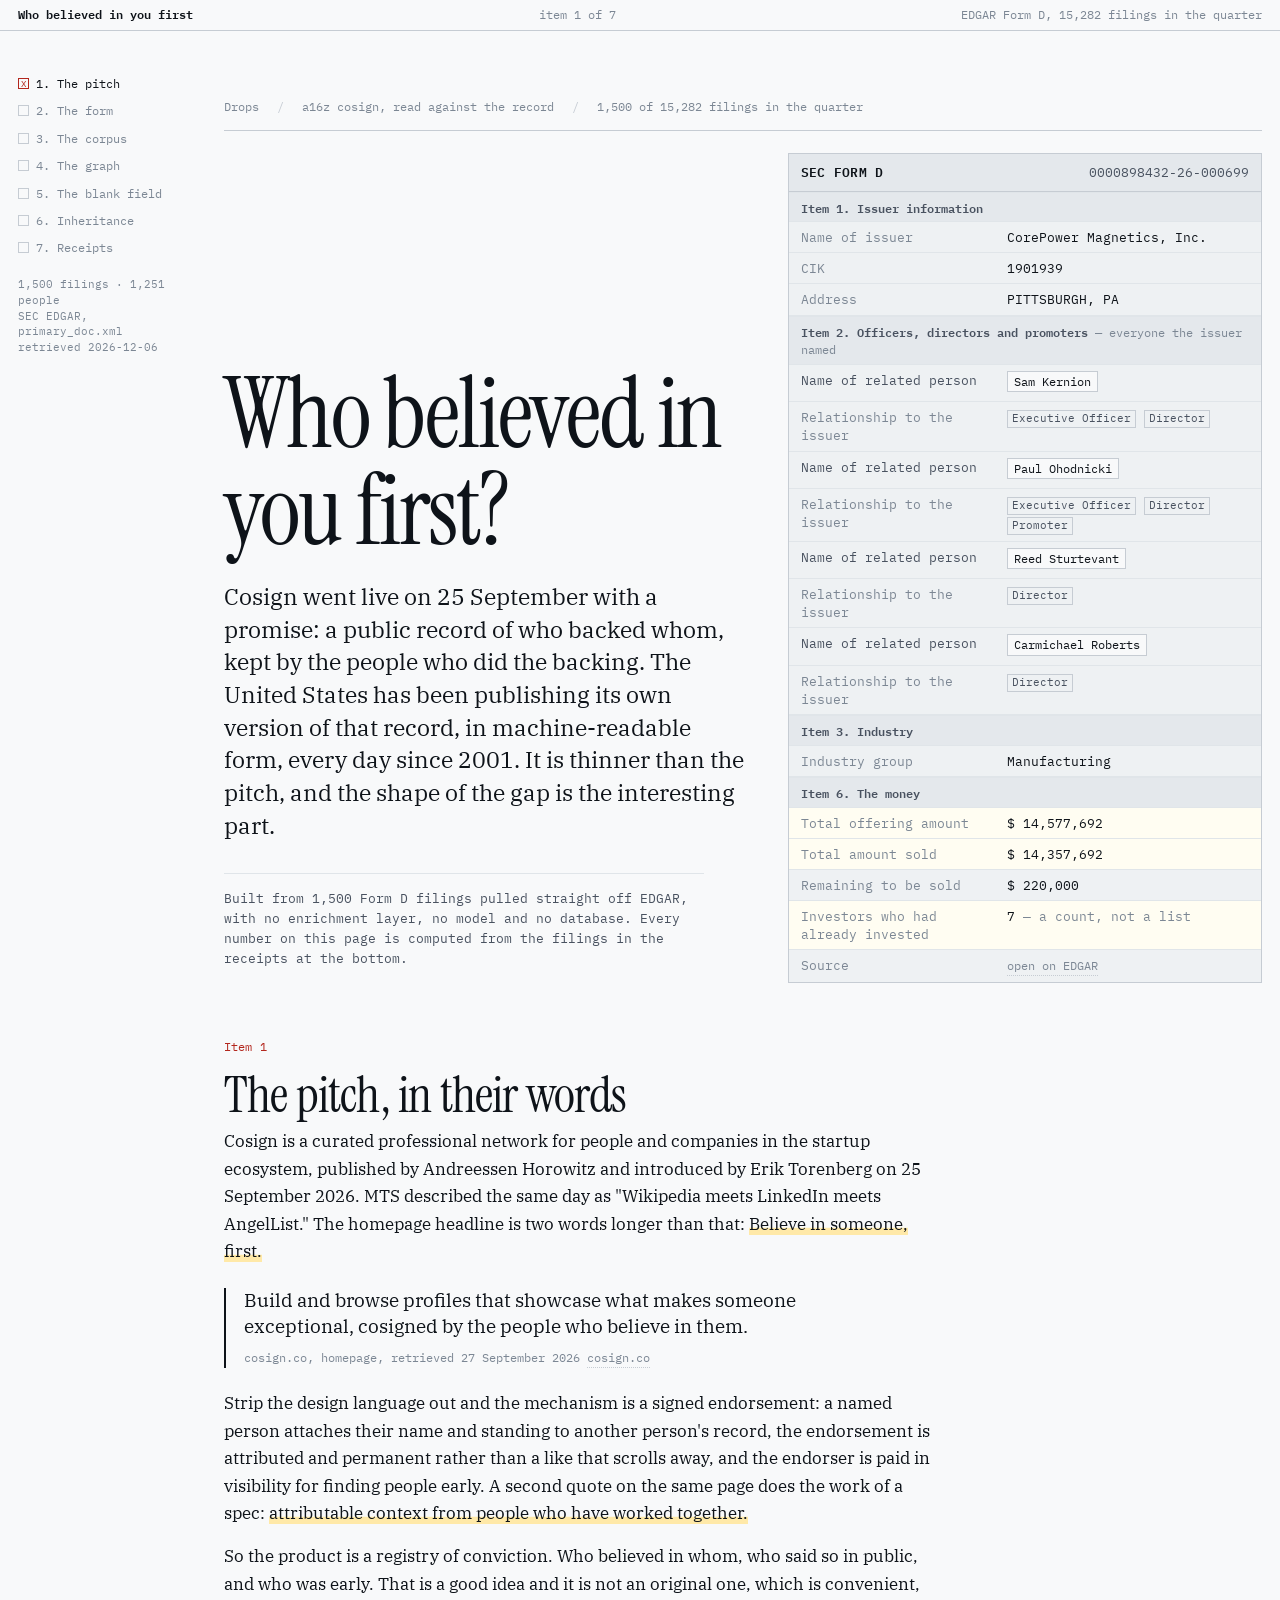
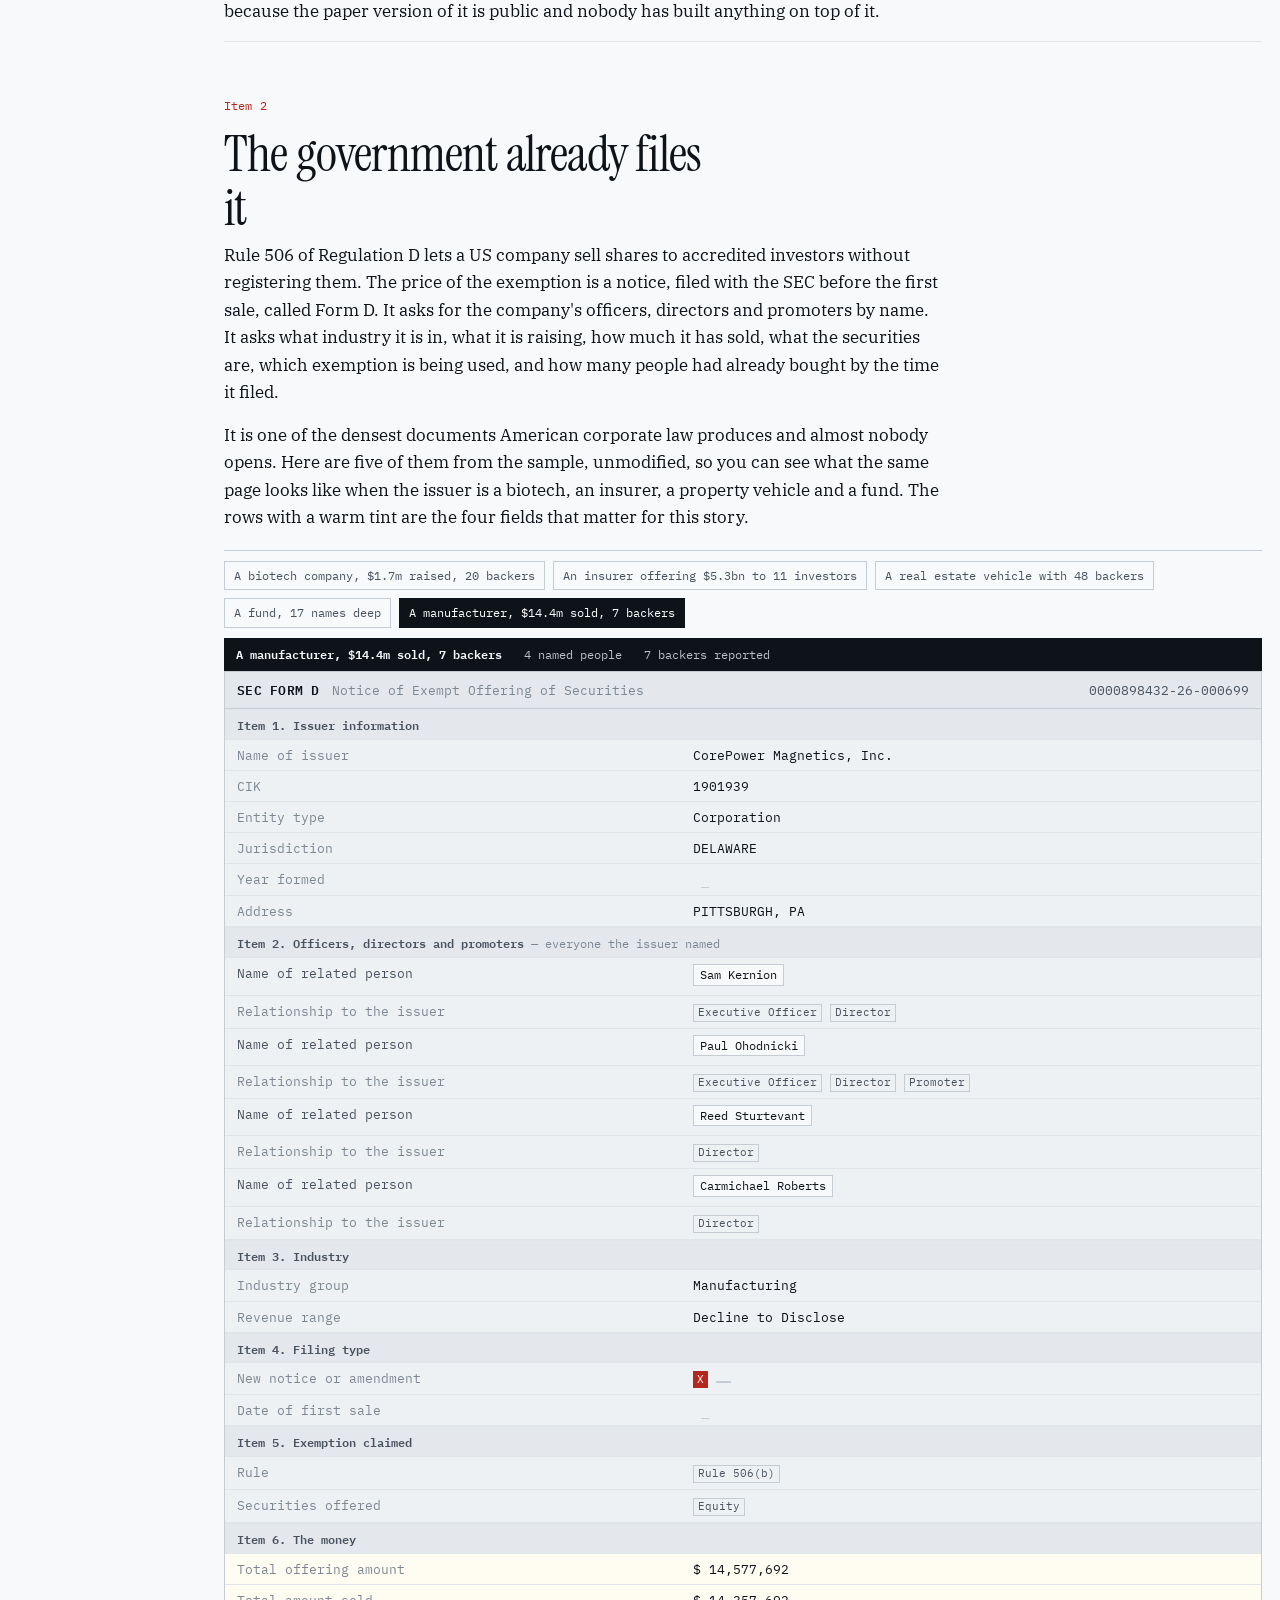
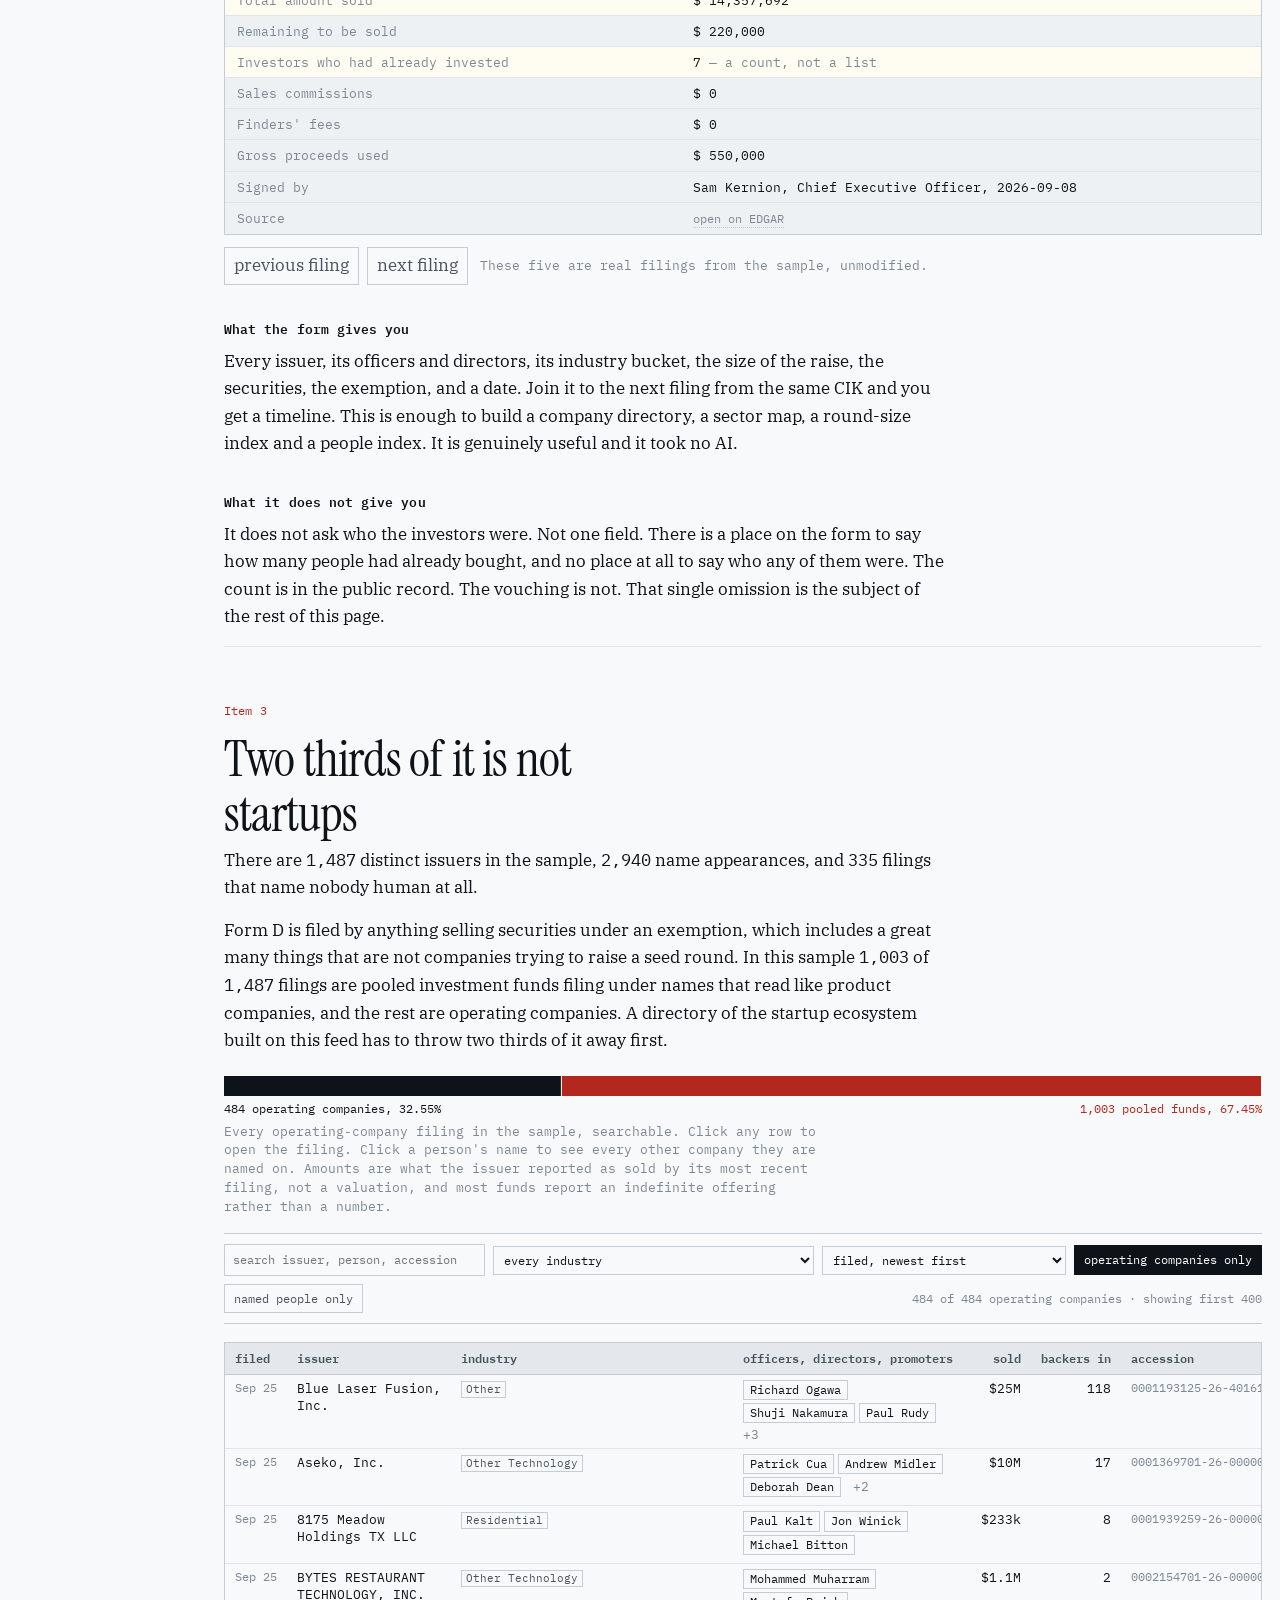
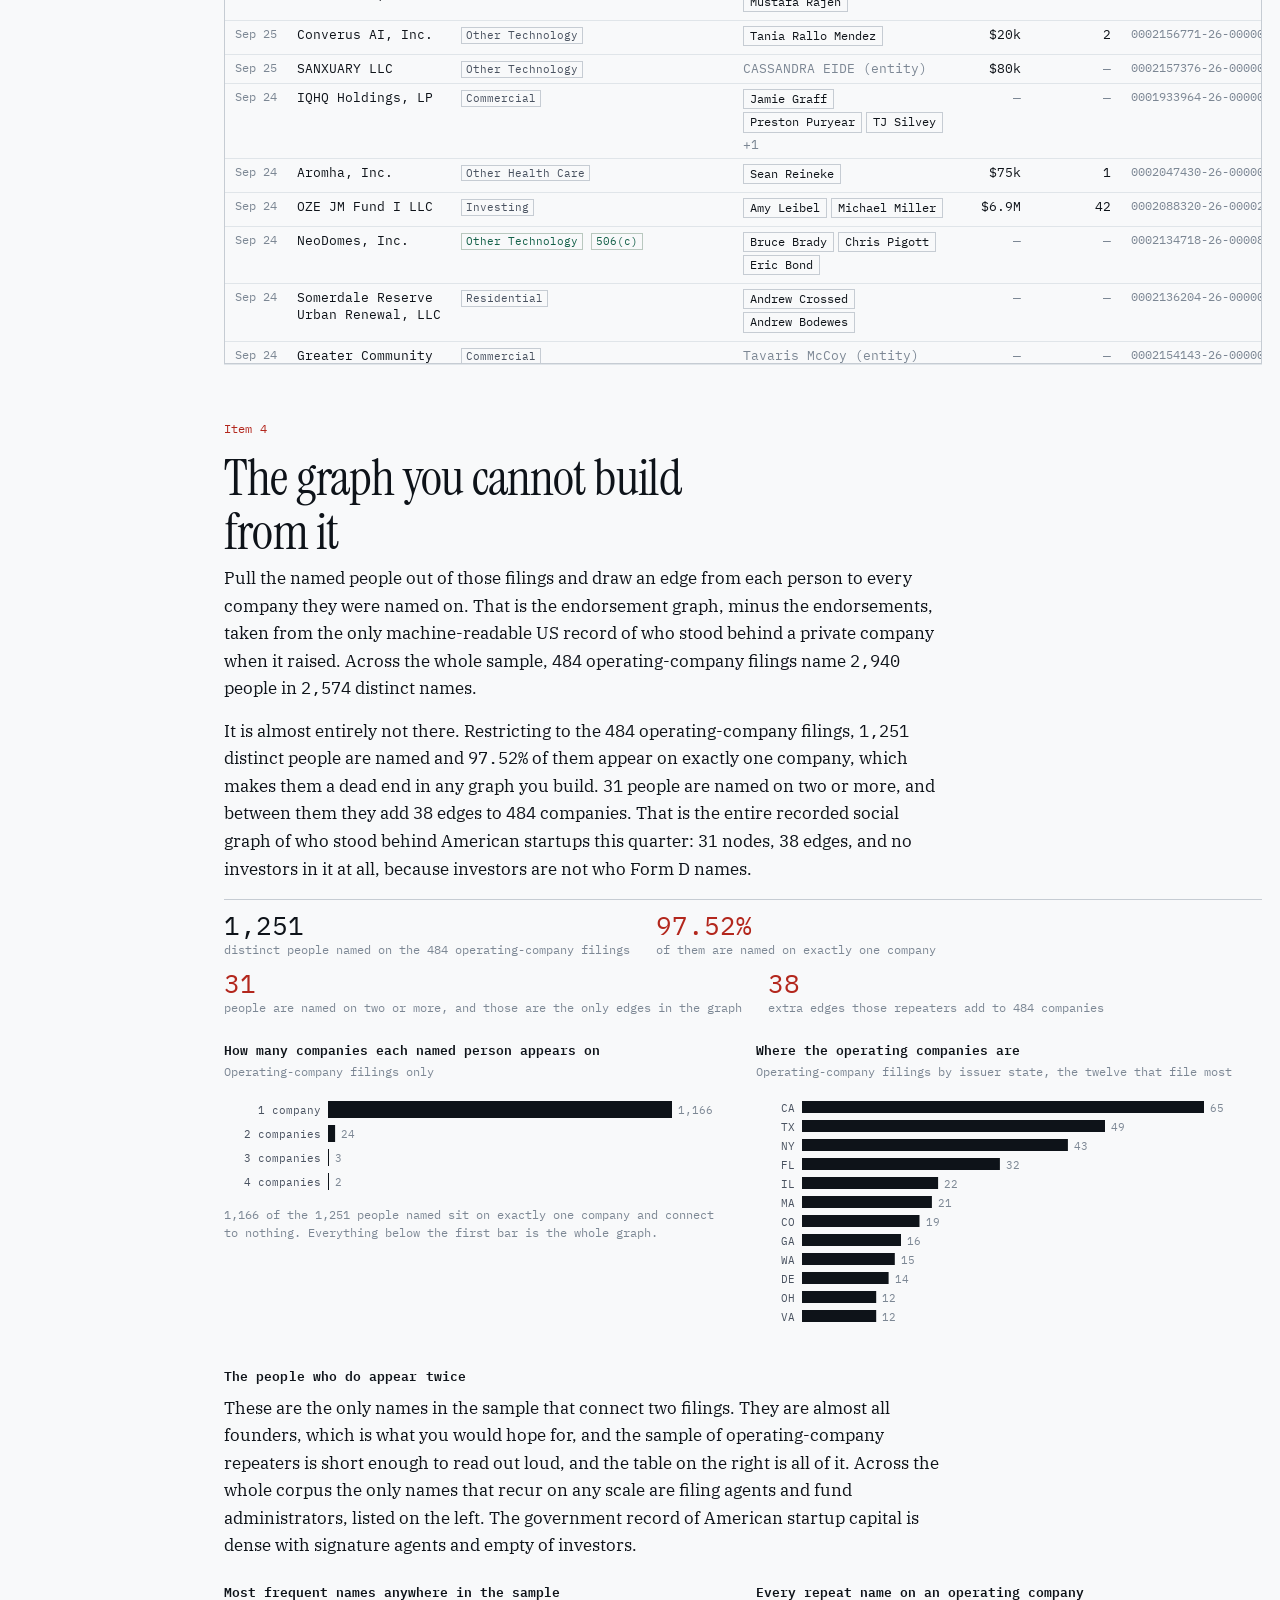
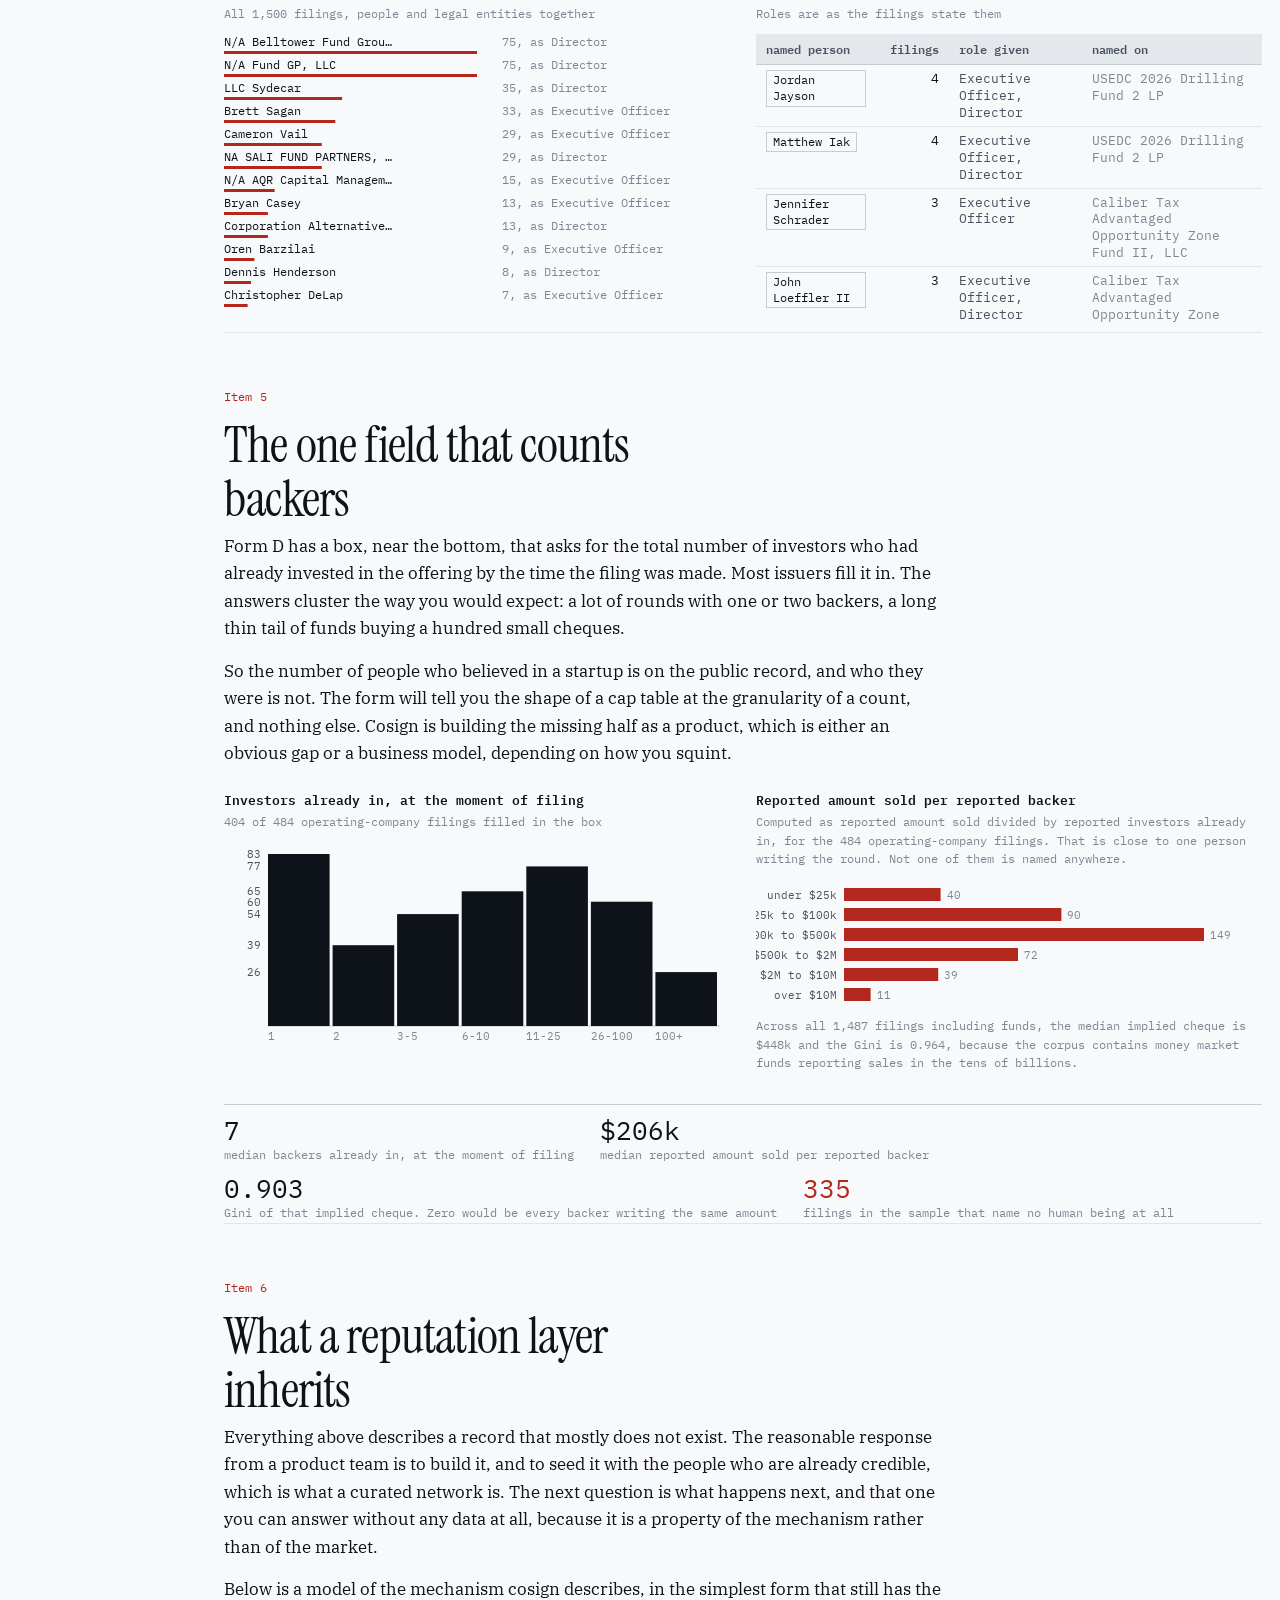
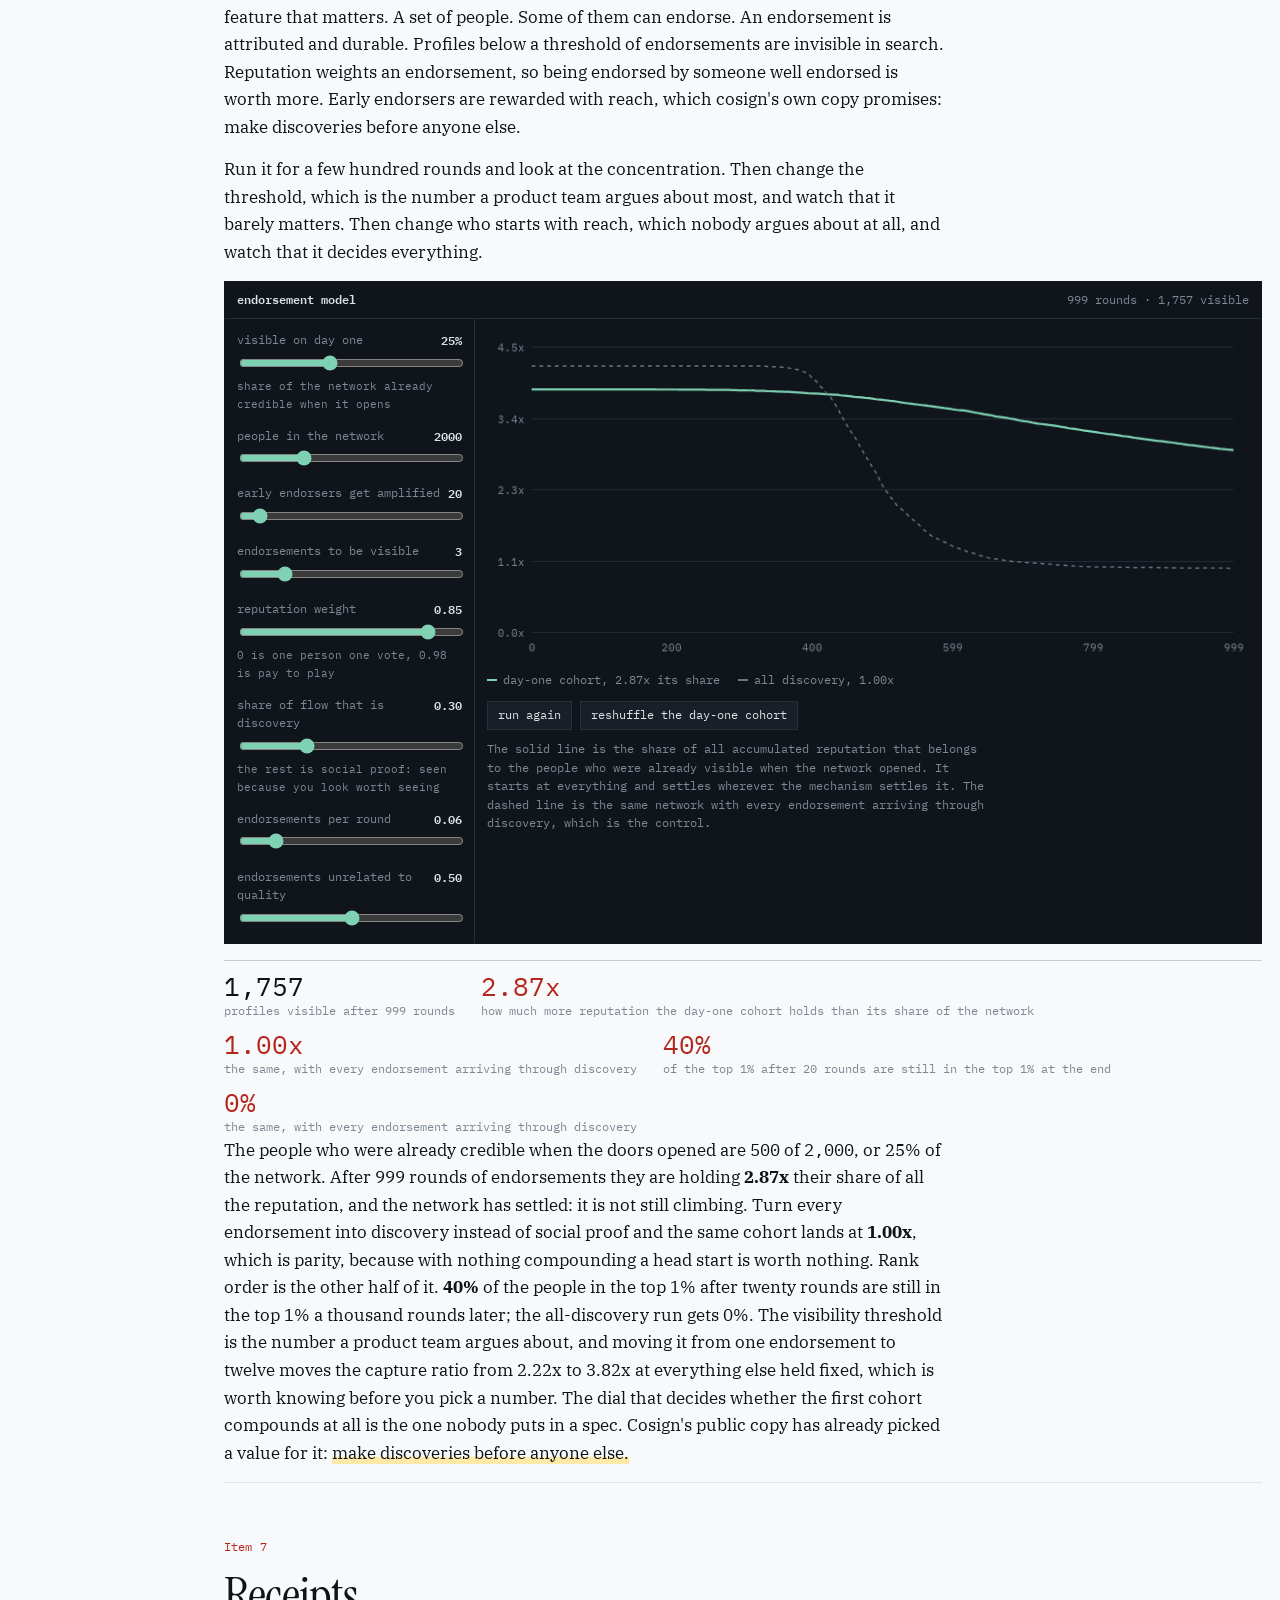
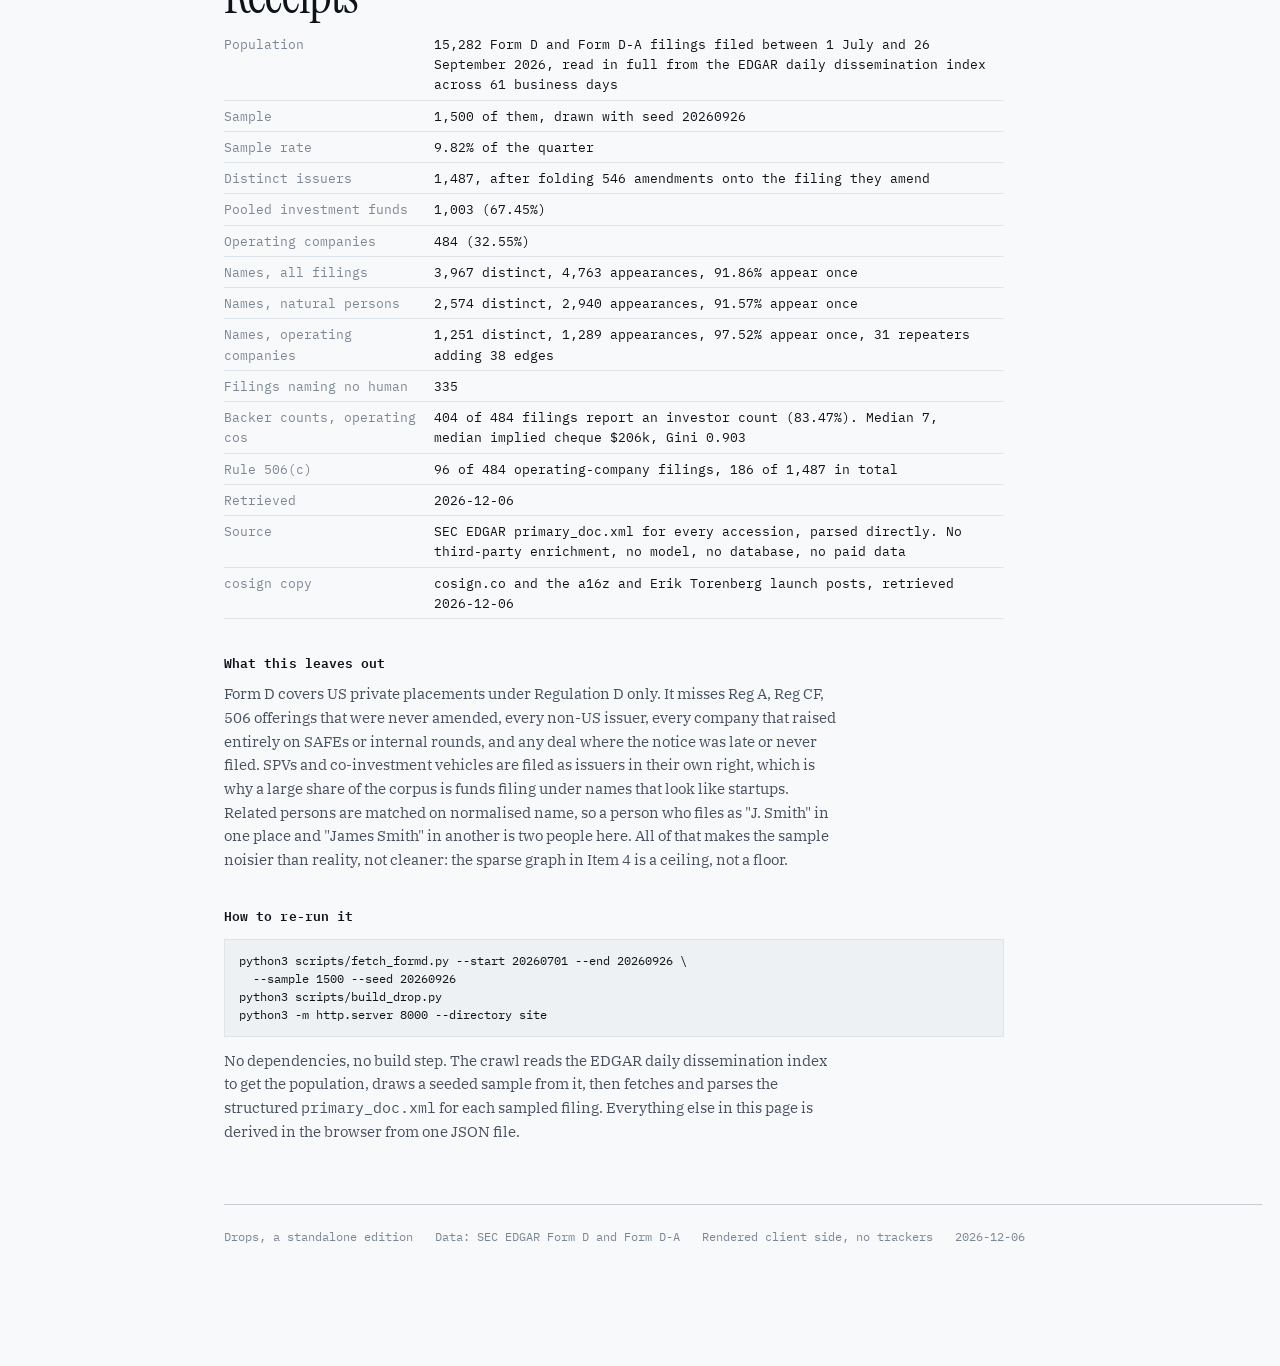
==== site/index.html @ dbf01ce7 "Who believed in you first: a drop on cosign, read against SEC Form D Pulls 1,500 of the 15,282 Form " ====
<!DOCTYPE html>
<html lang="en">
<head>
<meta charset="utf-8">
<meta name="viewport" content="width=device-width, initial-scale=1">
<title>Who believed in you first?</title>
<meta name="description" content="Cosign launched on 25 September promising a public record of who backed whom. The US record of who backs whom already exists, and it is filed every day. Here is what is in it.">
<link rel="preconnect" href="https://fonts.googleapis.com">
<link rel="preconnect" href="https://fonts.gstatic.com" crossorigin>
<link href="https://fonts.googleapis.com/css2?family=IBM+Plex+Mono:ital,wght@0,400;0,500;0,600;1,400&family=IBM+Plex+Serif:ital,wght@0,400;0,500;1,400&family=Instrument+Serif:ital@0;1&display=swap" rel="stylesheet">
<link rel="stylesheet" href="style.css">
</head>
<body>

<div class="chrome mono">
  <span><b>Who believed in you first</b></span>
  <span class="sp"></span>
  <span class="idx" id="chrome-idx">item 1 of 7</span>
  <span class="sp"></span>
  <span class="idx" id="chrome-stat">EDGAR Form D, Q3 2026</span>
</div>

<div class="wrap">

  <nav class="rail" aria-label="Sections">
    <ol id="rail-list"></ol>
    <div class="meta">
      <div id="rail-n"></div>
      <div>SEC EDGAR, primary_doc.xml</div>
      <div>retrieved <span id="rail-date"></span></div>
    </div>
  </nav>

  <main>

    <!-- ============================================================ hero -->
    <div class="hero">
      <div class="kicker mono">
        <span>Drops</span>
        <span class="dot">/</span>
        <span>a16z cosign, read against the record</span>
        <span class="dot">/</span>
        <span id="kicker-n">loading the crawl</span>
      </div>

      <div class="hero-grid">
        <div>
          <h1>Who believed in you&nbsp;first?</h1>
          <p class="stand">Cosign went live on 25 September with a promise: a public
            record of who backed whom, kept by the people who did the backing.
            The United States has been publishing its own version of that record,
            in machine-readable form, every day since 2001. It is thinner than
            the pitch, and the shape of the gap is the interesting part.</p>
          <p class="byline mono">Built from <span id="by-f">&#8230;</span> Form D filings pulled
            straight off EDGAR, with no enrichment layer, no model and no
            database. Every number on this page is computed from the filings in
            the receipts at the bottom.</p>
        </div>
        <div id="hero-form"></div>
      </div>
    </div>

    <!-- ============================================================ item 1 -->
    <section id="s1">
      <p class="item-no">Item 1</p>
      <h2>The pitch, in their words</h2>
      <p>Cosign is a curated professional network for people and companies in
        the startup ecosystem, published by Andreessen Horowitz and introduced
        by Erik Torenberg on 25 September 2026. MTS described the same day as
        "Wikipedia meets LinkedIn meets AngelList." The homepage headline is two
        words longer than that: <em class="term">Believe in someone, first.</em></p>

      <blockquote>
        <p>Build and browse profiles that showcase what makes someone
          exceptional, cosigned by the people who believe in them.</p>
        <cite>cosign.co, homepage, retrieved 27 September 2026
          <a class="src" href="https://cosign.co" target="_blank" rel="noopener">cosign.co</a></cite>
      </blockquote>

      <p>Strip the design language out and the mechanism is a signed
        endorsement: a named person attaches their name and standing to another
        person's record, the endorsement is attributed and permanent rather than
        a like that scrolls away, and the endorser is paid in visibility for
        finding people early. A second quote on the same page does the work of
        a spec: <em class="term">attributable context from people who have
        worked together.</em></p>

      <p>So the product is a registry of conviction. Who believed in whom, who
        said so in public, and who was early. That is a good idea and it is not
        an original one, which is convenient, because the paper version of it is
        public and nobody has built anything on top of it.</p>
    </section>

    <!-- ============================================================ item 2 -->
    <section id="s2">
      <p class="item-no">Item 2</p>
      <h2>The government already files it</h2>
      <p>Rule 506 of Regulation D lets a US company sell shares to accredited
        investors without registering them. The price of the exemption is a
        notice, filed with the SEC before the first sale, called Form D. It asks
        for the company's officers, directors and promoters by name. It asks
        what industry it is in, what it is raising, how much it has sold, what
        the securities are, which exemption is being used, and how many people
        had already bought by the time it filed.</p>
      <p>It is one of the densest documents American corporate law produces and
        almost nobody opens. Here are five of them from the sample, unmodified,
        so you can see what the same page looks like when the issuer is a
        biotech, an insurer, a property vehicle and a fund. The rows with a warm
        tint are the four fields that matter for this story.</p>

      <div id="anatomy"></div>

      <h3>What the form gives you</h3>
      <p>Every issuer, its officers and directors, its industry bucket, the size
        of the raise, the securities, the exemption, and a date. Join it to the
        next filing from the same CIK and you get a timeline. This is enough to
        build a company directory, a sector map, a round-size index and a
        people index. It is genuinely useful and it took no AI.</p>

      <h3>What it does not give you</h3>
      <p>It does not ask who the investors were. Not one field. There is a place
        on the form to say how many people had already bought, and no place at
        all to say who any of them were. The count is in the public record. The
        vouching is not. That single omission is the subject of the rest of this
        page.</p>
    </section>

    <!-- ============================================================ item 3 -->
    <section id="s3">
      <p class="item-no">Item 3</p>
      <h2>Two thirds of it is not startups</h2>
      <p id="dir-intro">Loading the crawl.</p>
      <p>Form D is filed by anything selling securities under an exemption, which
        includes a great many things that are not companies trying to raise a seed
        round. In this sample <span class="mono" id="fund-n"></span> of
        <span class="mono" id="iss-n"></span> filings are pooled investment funds
        filing under names that read like product companies, and the rest are
        operating companies. A directory of the startup ecosystem built on this
        feed has to throw two thirds of it away first.</p>

      <svg class="bars" id="split-chart" viewBox="0 0 420 54" role="img"
           aria-label="Share of the sample that is pooled investment funds"></svg>

      <p class="note">Every operating-company filing in the sample, searchable.
        Click any row to open the filing. Click a person's name to see every other
        company they are named on. Amounts are what the issuer reported as sold by
        its most recent filing, not a valuation, and most funds report an
        indefinite offering rather than a number.</p>

      <div class="ctl mono">
        <input type="search" id="q" placeholder="search issuer, person, accession" aria-label="Search the directory">
        <select id="f-ind" aria-label="Filter by industry"><option value="">every industry</option></select>
        <select id="f-sort" aria-label="Sort">
          <option value="d">filed, newest first</option>
          <option value="d-asc">filed, oldest first</option>
          <option value="d$">amount sold, largest first</option>
          <option value="d$-asc">amount sold, smallest first</option>
          <option value="k">backers already in, most first</option>
          <option value="n">issuer name</option>
        </select>
        <button class="b" id="f-kind" aria-pressed="true">operating companies only</button>
        <button class="b" id="f-people" aria-pressed="false">named people only</button>
        <span class="count" id="dir-count"></span>
      </div>

      <div class="dirwrap">
        <div class="scroller">
          <table class="dir">
            <caption class="sr">Form D filings from the third quarter of 2026</caption>
            <thead><tr>
              <th data-sort="f" scope="col">filed</th>
              <th data-sort="n" scope="col">issuer</th>
              <th data-sort="g" scope="col">industry</th>
              <th data-sort="n" scope="col">officers, directors, promoters</th>
              <th class="num" data-sort="d$" scope="col">sold</th>
              <th class="num" data-sort="k" scope="col">backers in</th>
              <th data-sort="i" scope="col">accession</th>
            </tr></thead>
            <tbody id="dir-body"></tbody>
          </table>
          <div class="empty" id="dir-empty" hidden>Nothing matches. Try a shorter search.</div>
        </div>
      </div>

      <div id="dir-detail"></div>
    </section>

    <!-- ============================================================ item 4 -->
    <section id="s4">
      <p class="item-no">Item 4</p>
      <h2>The graph you cannot build from it</h2>
      <p id="graphtext">Pull the named people out of those filings and draw an
        edge from each person to every company they were named on. That is the
        endorsement graph, minus the endorsements, taken from the only
        machine-readable US record of who stood behind a private company when it
        raised.</p>
      <p id="graphverdict"></p>

      <div class="readout mono" id="graph-readout"></div>

      <div class="charts">
        <div class="chart">
          <h4>How many companies each named person appears on</h4>
          <p class="sub">Operating-company filings only</p>
          <svg class="bars" id="deg-chart" viewBox="0 0 420 200" role="img"
               aria-label="Distribution of how many companies each named person appears on"></svg>
          <p class="legend" id="deg-legend"></p>
        </div>
        <div class="chart">
          <h4>Where the operating companies are</h4>
          <p class="sub" id="state-sub"></p>
          <svg class="bars" id="state-chart" viewBox="0 0 420 250" role="img"
               aria-label="Operating company filings by issuer state"></svg>
        </div>
      </div>

      <h3>The people who do appear twice</h3>
      <p>These are the only names in the sample that connect two filings. They
        are almost all founders, which is what you would hope for, and the sample
        of operating-company repeaters is short enough to read out loud, and the
        table on the right is all of it. Across the whole corpus the only names
        that recur on any scale are filing agents and fund administrators, listed
        on the left. The government record of American startup capital is dense
        with signature agents and empty of investors.</p>

      <div class="charts">
        <div class="chart">
          <h4>Most frequent names anywhere in the sample</h4>
          <p class="sub">All 1,500 filings, people and legal entities together</p>
          <svg class="bars" id="agent-chart" viewBox="0 0 420 260" role="img"
               aria-label="Most frequently named parties across the sample"></svg>
        </div>
        <div class="chart">
          <h4>Every repeat name on an operating company</h4>
          <p class="sub">Roles are as the filings state them</p>
          <div class="dirwrap" style="max-height:290px;border:0">
            <div class="scroller">
              <table class="dir" id="rep-table">
                <thead><tr>
                  <th scope="col">named person</th>
                  <th class="num" scope="col">filings</th>
                  <th scope="col">role given</th>
                  <th scope="col">named on</th>
                </tr></thead>
                <tbody id="rep-body"></tbody>
              </table>
            </div>
          </div>
        </div>
      </div>
    </section>

    <!-- ============================================================ item 5 -->
    <section id="s5">
      <p class="item-no">Item 5</p>
      <h2>The one field that counts backers</h2>
      <p>Form D has a box, near the bottom, that asks for the total number of
        investors who had already invested in the offering by the time the
        filing was made. Most issuers fill it in. The answers cluster the way
        you would expect: a lot of rounds with one or two backers, a long thin
        tail of funds buying a hundred small cheques.</p>
      <p>So the number of people who believed in a startup is on the public
        record, and who they were is not. The form will tell you the shape of a
        cap table at the granularity of a count, and nothing else. Cosign is
        building the missing half as a product, which is either an obvious gap
        or a business model, depending on how you squint.</p>

      <div class="charts">
        <div class="chart">
          <h4>Investors already in, at the moment of filing</h4>
          <p class="sub" id="ninv-sub"></p>
          <svg class="bars" id="ninv-chart" viewBox="0 0 420 210" role="img"
               aria-label="Distribution of the number of investors a filing reported"></svg>
        </div>
        <div class="chart">
          <h4>Reported amount sold per reported backer</h4>
          <p class="sub" id="check-sub"></p>
          <svg class="bars" id="check-chart" viewBox="0 0 420 250" role="img"
               aria-label="Distribution of implied average cheque size"></svg>
          <p class="legend" id="check-legend"></p>
        </div>
      </div>

      <div class="readout mono" id="blank-readout"></div>
    </section>

    <!-- ============================================================ item 6 -->
    <section id="s6">
      <p class="item-no">Item 6</p>
      <h2>What a reputation layer inherits</h2>
      <p>Everything above describes a record that mostly does not exist. The
        reasonable response from a product team is to build it, and to seed it
        with the people who are already credible, which is what a curated
        network is. The next question is what happens next, and that one you can
        answer without any data at all, because it is a property of the
        mechanism rather than of the market.</p>
      <p>Below is a model of the mechanism cosign describes, in the simplest
        form that still has the feature that matters. A set of people. Some of
        them can endorse. An endorsement is attributed and durable. Profiles
        below a threshold of endorsements are invisible in search. Reputation
        weights an endorsement, so being endorsed by someone well endorsed is
        worth more. Early endorsers are rewarded with reach, which cosign's own
        copy promises: make discoveries before anyone else.</p>
      <p>Run it for a few hundred rounds and look at the concentration. Then
        change the threshold, which is the number a product team argues about
        most, and watch that it barely matters. Then change who starts with
        reach, which nobody argues about at all, and watch that it decides
        everything.</p>

      <div class="panel" id="sim-panel">
        <div class="panel-head">
          <span class="t">endorsement model</span>
          <span class="sp"></span>
          <span id="sim-status">running</span>
        </div>
        <div class="sim">
          <div class="knobs">
            <div class="knob">
              <label for="k-co">visible on day one <b id="v-co">25%</b></label>
              <input type="range" id="k-co" min="2" max="60" step="1" value="25">
              <div class="hint">share of the network already credible when it opens</div>
            </div>
            <div class="knob">
              <label for="k-n">people in the network <b id="v-n">2000</b></label>
              <input type="range" id="k-n" min="500" max="6000" step="100" value="2000">
            </div>
            <div class="knob">
              <label for="k-seed">early endorsers get amplified <b id="v-seed">20</b></label>
              <input type="range" id="k-seed" min="1" max="300" step="1" value="20">
            </div>
            <div class="knob">
              <label for="k-vis">endorsements to be visible <b id="v-vis">3</b></label>
              <input type="range" id="k-vis" min="1" max="12" step="1" value="3">
            </div>
            <div class="knob">
              <label for="k-w">reputation weight <b id="v-w">0.85</b></label>
              <input type="range" id="k-w" min="0" max="0.98" step="0.01" value="0.85">
              <div class="hint">0 is one person one vote, 0.98 is pay to play</div>
            </div>
            <div class="knob">
              <label for="k-rr">share of flow that is discovery <b id="v-rr">0.30</b></label>
              <input type="range" id="k-rr" min="0.02" max="1" step="0.02" value="0.30">
              <div class="hint">the rest is social proof: seen because you look worth seeing</div>
            </div>
            <div class="knob">
              <label for="k-eff">endorsements per round <b id="v-eff">0.06</b></label>
              <input type="range" id="k-eff" min="0.005" max="0.4" step="0.005" value="0.06">
            </div>
            <div class="knob">
              <label for="k-noise">endorsements unrelated to quality <b id="v-noise">0.50</b></label>
              <input type="range" id="k-noise" min="0" max="1" step="0.05" value="0.5">
            </div>
          </div>
          <div class="stage">
            <canvas id="sim-canvas" width="760" height="340"
                    role="img" aria-label="How the reputation held by the day-one cohort decays over rounds of endorsements, against a run where every endorsement arrives through discovery"></canvas>
            <div class="legend" id="sim-legend"></div>
            <div class="acts">
              <button id="sim-run">run again</button>
              <button id="sim-shuffle">reshuffle the day-one cohort</button>
            </div>
            <p class="legend" style="color:var(--panel-dim);margin-top:10px">
              The solid line is the share of all accumulated reputation that
              belongs to the people who were already visible when the network
              opened. It starts at everything and settles wherever the mechanism
              settles it. The dashed line is the same network with every
              endorsement arriving through discovery, which is the control.
            </p>
          </div>
        </div>
      </div>

      <div class="readout mono" id="sim-readout"></div>

      <p id="sim-verdict"></p>
    </section>

    <!-- ============================================================ item 7 -->
    <section id="s7">
      <p class="item-no">Item 7</p>
      <h2>Receipts</h2>
      <table class="kv" id="receipts"></table>

      <h3>What this leaves out</h3>
      <p class="small">Form D covers US private placements under Regulation D
        only. It misses Reg A, Reg CF, 506 offerings that were never amended,
        every non-US issuer, every company that raised entirely on SAFEs or
        internal rounds, and any deal where the notice was late or never filed.
        SPVs and co-investment vehicles are filed as issuers in their own right,
        which is why a large share of the corpus is funds filing under names
        that look like startups. Related persons are matched on normalised
        name, so a person who files as "J. Smith" in one place and "James
        Smith" in another is two people here. All of that makes the sample
        noisier than reality, not cleaner: the sparse graph in Item 4 is a
        ceiling, not a floor.</p>

      <h3>How to re-run it</h3>
      <pre>python3 scripts/fetch_formd.py --start 20260701 --end 20260926 \
  --sample 1500 --seed 20260926
python3 scripts/build_drop.py
python3 -m http.server 8000 --directory site</pre>
      <p class="small">No dependencies, no build step. The crawl reads the
        EDGAR daily dissemination index to get the population, draws a seeded
        sample from it, then fetches and parses the structured
        <span class="mono">primary_doc.xml</span> for each sampled filing.
        Everything else in this page is derived in the browser from one JSON
        file.</p>
    </section>

    <footer class="mono">
      <span>Drops, a standalone edition</span>
      <span>Data: SEC EDGAR Form D and Form D-A</span>
      <span>Rendered client side, no trackers</span>
      <span id="foot-date"></span>
    </footer>

  </main>
</div>

<div class="tip mono" id="tip" role="status" aria-live="polite"></div>

<script src="app.js"></script>
</body>
</html>
---- site/style.css ----
/* Who believed in you first?
   The page is a filing. Cold paper, blue-black ink, one mono face for the
   machine and two serifs for the person reading it. Rules are hairlines, the
   only ornament is the X you put in a box when something is true. */

:root {
  --paper: #f8f9fa;
  --paper-2: #eef1f3;
  --paper-3: #e4e8ec;
  --ink: #0e1319;
  --ink-2: #495260;
  --ink-3: #7c8794;
  --rule: #c6ccd3;
  --rule-2: #e0e5e9;
  --x: #b3271d;
  --chk: #136048;
  --gold: #8a5a00;
  --panel: #10151b;
  --panel-2: #191f27;
  --panel-3: #26303a;
  --panel-ink: #dde3e8;
  --panel-dim: #7d8894;

  --mono: "IBM Plex Mono", ui-monospace, SFMono-Regular, Menlo, Consolas, monospace;
  --serif: "IBM Plex Serif", Georgia, "Times New Roman", serif;
  --display: "Instrument Serif", "IBM Plex Serif", Georgia, serif;

  --gut: 20px;
  --rail: 172px;
  --measure: 72ch;
}

* { box-sizing: border-box; }

html { -webkit-text-size-adjust: 100%; }

body {
  margin: 0;
  background: var(--paper);
  color: var(--ink);
  font-family: var(--serif);
  font-size: 17px;
  line-height: 1.62;
  font-feature-settings: "kern" 1;
  text-rendering: optimizeLegibility;
}

a { color: inherit; text-decoration-thickness: 1px; text-underline-offset: 3px; }
a:hover { color: var(--x); }

:focus-visible {
  outline: 2px solid var(--x);
  outline-offset: 2px;
}

.mono {
  font-family: var(--mono);
  font-variant-numeric: tabular-nums;
}

/* ---------------------------------------------------------------- chrome */

.chrome {
  position: sticky;
  top: 0;
  z-index: 40;
  display: flex;
  gap: 14px;
  align-items: baseline;
  padding: 7px 18px;
  background: var(--paper);
  border-bottom: 1px solid var(--rule);
  font-family: var(--mono);
  font-size: 11.5px;
  line-height: 1.3;
  color: var(--ink-2);
}
.chrome b { font-weight: 600; color: var(--ink); }
.chrome .sp { flex: 1; }
.chrome .idx { color: var(--ink-3); font-variant-numeric: tabular-nums; }
.chrome a { text-decoration: none; border-bottom: 1px solid var(--rule); }
.chrome a:hover { border-color: var(--x); color: var(--x); }

/* ---------------------------------------------------------------- shell */

.wrap {
  display: grid;
  grid-template-columns: var(--rail) minmax(0, 1fr);
  gap: 34px;
  max-width: 1360px;
  margin: 0 auto;
  padding: 0 18px 120px;
}

.rail {
  position: sticky;
  top: 46px;
  align-self: start;
  min-width: 0;
  padding: 26px 0 0;
  font-family: var(--mono);
  font-size: 12px;
  line-height: 1.45;
}
.rail ol { list-style: none; margin: 0; padding: 0; }
.rail li { margin: 0 0 3px; }
.rail a {
  display: flex;
  gap: 7px;
  padding: 3px 4px 3px 0;
  color: var(--ink-3);
  text-decoration: none;
  border-bottom: 1px solid transparent;
}
.rail a:hover { color: var(--ink); border-color: var(--rule); }
.rail a .bx {
  flex: none;
  width: 11px;
  height: 11px;
  margin-top: 3px;
  border: 1px solid var(--rule);
  font-size: 9px;
  line-height: 9px;
  text-align: center;
  color: transparent;
}
.rail a.on { color: var(--ink); }
.rail a.on .bx { color: var(--x); border-color: var(--x); }
.rail .meta { margin-top: 16px; color: var(--ink-3); font-size: 11px; }

main { min-width: 0; padding-top: 26px; }

section { padding: 54px 0 0; scroll-margin-top: 60px; }
section + section { border-top: 1px solid var(--rule-2); }

h1, h2, h3 { margin: 0; font-weight: 400; }

.item-no {
  font-family: var(--mono);
  font-size: 12px;
  letter-spacing: 0.01em;
  color: var(--x);
  margin: 0 0 12px;
}

h1 {
  font-family: var(--display);
  font-size: clamp(3.1rem, 8.4vw, 6.2rem);
  line-height: 0.98;
  letter-spacing: -0.022em;
  max-width: 15ch;
}

h2 {
  font-family: var(--display);
  font-size: clamp(2rem, 4.6vw, 3.2rem);
  line-height: 1.06;
  letter-spacing: -0.016em;
  max-width: 21ch;
  margin-bottom: 6px;
}

h3 {
  font-family: var(--mono);
  font-size: 13px;
  font-weight: 600;
  letter-spacing: 0.005em;
  color: var(--ink);
  margin: 34px 0 8px;
}

h3 + p { margin-top: 0; }

p { max-width: var(--measure); margin: 0 0 15px; }
p + p { margin-top: 0; }

a { color: var(--ink); }

.stand {
  font-size: clamp(1.16rem, 1.9vw, 1.42rem);
  line-height: 1.44;
  color: var(--ink);
  max-width: 56ch;
  margin: 22px 0 0;
}

.lede { color: var(--ink-2); }

.note {
  font-family: var(--mono);
  font-size: 12.5px;
  line-height: 1.5;
  color: var(--ink-3);
  max-width: 74ch;
}

.small {
  font-size: 0.95rem;
  line-height: 1.56;
  color: var(--ink-2);
  max-width: 68ch;
}

blockquote {
  margin: 22px 0;
  padding: 0 0 0 18px;
  border-left: 2px solid var(--ink);
  max-width: 58ch;
}
blockquote p {
  font-size: 1.16rem;
  line-height: 1.4;
  margin-bottom: 8px;
}
blockquote cite {
  display: block;
  font-family: var(--mono);
  font-size: 12px;
  font-style: normal;
  color: var(--ink-3);
}

.src {
  font-family: var(--mono);
  font-size: 12px;
  color: var(--ink-3);
  display: inline-block;
  border-bottom: 1px dotted var(--rule);
  text-decoration: none;
  font-variant-numeric: tabular-nums;
}
.src:hover { color: var(--x); border-color: var(--x); }

em.term { font-style: normal; box-shadow: inset 0 -0.42em 0 #ffe9a8; }

/* ---------------------------------------------------------------- hero */

.hero { padding: 40px 0 0; }
.hero .kicker {
  display: flex;
  flex-wrap: wrap;
  gap: 10px 18px;
  font-family: var(--mono);
  font-size: 12px;
  color: var(--ink-3);
  padding-bottom: 14px;
  margin-bottom: 22px;
  border-bottom: 1px solid var(--rule);
}
.hero .kicker .dot { color: var(--rule); }

.hero-grid {
  display: grid;
  grid-template-columns: minmax(0, 1.05fr) minmax(0, 0.95fr);
  gap: 40px;
  align-items: end;
}
@media (max-width: 1080px) { .hero-grid { grid-template-columns: 1fr; gap: 30px; } }

.byline {
  margin-top: 30px;
  padding-top: 14px;
  border-top: 1px solid var(--rule-2);
  font-family: var(--mono);
  font-size: 12.5px;
  line-height: 1.6;
  color: var(--ink-2);
  max-width: 60ch;
}

/* ---------------------------------------------------------------- the form */

.form {
  border: 1px solid var(--rule);
  background: var(--paper-2);
  font-family: var(--mono);
  font-size: 12.5px;
  line-height: 1.45;
  color: var(--ink);
}
.form-head {
  border-bottom: 1px solid var(--rule);
  padding: 9px 12px;
  display: flex;
  gap: 12px;
  align-items: baseline;
  background: var(--paper-3);
}
.form-head .t { font-weight: 600; letter-spacing: 0.02em; white-space: nowrap; }
.form-head .sp { flex: 1; }
.form-head .acc { color: var(--ink-2); white-space: nowrap; }
.form-head .mid { color: var(--ink-3); overflow: hidden; text-overflow: ellipsis; white-space: nowrap; }

.frow {
  display: grid;
  grid-template-columns: minmax(0, 1fr) minmax(0, 1.25fr);
  gap: 12px;
  padding: 6px 12px;
  border-bottom: 1px solid var(--rule-2);
  align-items: start;
}
.frow:last-child { border-bottom: 0; }
.frow > .k { color: var(--ink-3); }
.frow.blk > .k { color: var(--ink-2); }
.frow > .v { color: var(--ink); word-break: break-word; }
.frow.hi { background: #fffdf2; }
.frow.blk > .v { color: var(--ink); }

.fsec {
  padding: 7px 12px 5px;
  background: var(--paper-3);
  border-bottom: 1px solid var(--rule-2);
  border-top: 1px solid var(--rule-2);
  font-weight: 600;
  font-size: 11.5px;
  color: var(--ink-2);
}

.xs { display: inline-flex; gap: 4px; flex-wrap: wrap; }
.xb {
  display: inline-block;
  min-width: 15px;
  padding: 0 3px;
  border: 1px solid var(--rule);
  color: var(--ink-3);
  text-align: center;
  font-size: 11px;
  line-height: 15px;
}
.xb.on { color: #fff; background: var(--ink); border-color: var(--ink); }
.xb.on.x { background: var(--x); border-color: var(--x); }

.nodata { color: var(--ink-3); }
.nodata::after { content: "\00a0"; border-bottom: 1px solid var(--rule); }

.person {
  display: inline-block;
  padding: 1px 6px;
  margin: 0 4px 3px 0;
  border: 1px solid var(--rule);
  background: var(--paper);
  color: var(--ink);
  cursor: pointer;
  font-size: 12px;
}
.person:hover { border-color: var(--ink); background: #fffdf2; }
.person.sel { border-color: var(--x); color: var(--x); background: #fff6f5; }

/* ---------------------------------------------------------------- controls */

.ctl {
  display: flex;
  flex-wrap: wrap;
  gap: 8px;
  align-items: center;
  padding: 10px 0;
  border-top: 1px solid var(--rule);
  border-bottom: 1px solid var(--rule);
  font-family: var(--mono);
  font-size: 12px;
  color: var(--ink-2);
  margin: 18px 0;
}
.ctl input[type="search"], .ctl input[type="text"] {
  font: inherit;
  color: var(--ink);
  background: var(--paper);
  border: 1px solid var(--rule);
  padding: 5px 8px;
  min-width: 210px;
  flex: 1 1 210px;
  max-width: 340px;
}
.ctl input[type="search"]:focus, .ctl input[type="text"]:focus { border-color: var(--ink); }
.ctl select {
  font: inherit;
  color: var(--ink);
  background: var(--paper);
  border: 1px solid var(--rule);
  padding: 5px 6px;
}
.ctl label { display: inline-flex; gap: 6px; align-items: center; cursor: pointer; }
.ctl .count { margin-left: auto; color: var(--ink-3); font-variant-numeric: tabular-nums; }

button.b {
  font: inherit;
  color: var(--ink-2);
  background: var(--paper);
  border: 1px solid var(--rule);
  padding: 4px 9px;
  cursor: pointer;
}
button.b:hover { color: var(--ink); border-color: var(--ink); }
button.b[aria-pressed="true"] { color: #fff; background: var(--ink); border-color: var(--ink); }

button.link {
  font: inherit;
  color: var(--ink-2);
  background: none;
  border: 0;
  border-bottom: 1px solid var(--rule);
  padding: 0;
  cursor: pointer;
}
button.link:hover { color: var(--x); border-color: var(--x); }

/* ---------------------------------------------------------------- directory */

.dirwrap { overflow-x: auto; border: 1px solid var(--rule); background: var(--paper); }
table.dir {
  width: 100%;
  border-collapse: collapse;
  font-family: var(--mono);
  font-size: 12.5px;
  font-variant-numeric: tabular-nums;
}
table.dir th {
  position: sticky;
  top: 0;
  z-index: 2;
  background: var(--paper-3);
  text-align: left;
  font-weight: 600;
  font-size: 11.5px;
  color: var(--ink-2);
  padding: 6px 10px;
  border-bottom: 1px solid var(--rule);
  white-space: nowrap;
  cursor: pointer;
}
table.dir th.num, table.dir td.num { text-align: right; }
table.dir th .ar { color: var(--x); }
table.dir td {
  padding: 5px 10px;
  border-bottom: 1px solid var(--rule-2);
  vertical-align: top;
  line-height: 1.35;
}
table.dir tbody tr:hover { background: #fffdf2; }
table.dir tbody tr.sel { background: #fff6f5; }
table.dir td.nm { max-width: 380px; }
table.dir td.nm a { text-decoration: none; }
table.dir td.nm a:hover { text-decoration: underline; }
table.dir td.pp { color: var(--ink-2); max-width: 260px; }
table.dir td.acc { color: var(--ink-3); font-size: 11.5px; white-space: nowrap; }
.tag {
  display: inline-block;
  padding: 0 4px;
  border: 1px solid var(--rule);
  color: var(--ink-2);
  font-size: 11px;
  white-space: nowrap;
}
.tag.c { border-color: #b9c8bf; color: var(--chk); }
.scroller { max-height: 620px; overflow-y: auto; }

.empty { padding: 26px 12px; color: var(--ink-3); font-family: var(--mono); font-size: 13px; }

.detail {
  margin-top: 16px;
  border: 1px solid var(--ink);
  background: var(--paper-2);
  font-family: var(--mono);
  font-size: 12.5px;
}
.detail .top {
  display: flex;
  gap: 12px;
  padding: 8px 12px;
  background: var(--ink);
  color: var(--paper);
  align-items: baseline;
}
.detail .top .sp { flex: 1; }
.detail .body { padding: 4px 0; }
.detail .close { background: none; border: 0; color: var(--paper); font: inherit; cursor: pointer; }
.detail .close:hover { color: #ff9d92; }

/* ---------------------------------------------------------------- charts */

.charts {
  display: grid;
  grid-template-columns: repeat(auto-fit, minmax(310px, 1fr));
  gap: 26px;
  margin: 22px 0 8px;
}
.chart { min-width: 0; }
.chart h4 {
  margin: 0 0 3px;
  font-family: var(--mono);
  font-size: 12.5px;
  font-weight: 600;
  color: var(--ink);
}
.chart .sub { font-family: var(--mono); font-size: 11.5px; color: var(--ink-3); margin: 0 0 10px; }
.bars { display: block; max-width: 100%; height: auto; }
.legend { font-family: var(--mono); font-size: 11.5px; color: var(--ink-3); margin-top: 6px; }

.readout {
  display: flex;
  flex-wrap: wrap;
  gap: 10px 26px;
  margin: 16px 0 0;
  padding: 12px 0 0;
  border-top: 1px solid var(--rule);
  font-family: var(--mono);
}
.readout div { min-width: 128px; }
.readout .n { display: block; font-size: 1.62rem; line-height: 1.05; color: var(--ink); font-variant-numeric: tabular-nums; }
.readout .l { display: block; font-size: 11.5px; color: var(--ink-3); margin-top: 2px; }
.readout .n.warn { color: var(--x); }

/* ---------------------------------------------------------------- instrument */

.panel {
  border: 1px solid var(--panel);
  background: var(--panel);
  color: var(--panel-ink);
  font-family: var(--mono);
  font-size: 12.5px;
}
.panel-head {
  display: flex;
  gap: 12px;
  align-items: baseline;
  padding: 8px 12px;
  border-bottom: 1px solid var(--panel-3);
  color: var(--panel-dim);
  font-size: 11.5px;
}
.panel-head .t { color: var(--panel-ink); font-weight: 600; }
.panel-head .sp { flex: 1; }

.panel canvas { display: block; max-width: 100%; }

.sim { display: grid; grid-template-columns: 250px minmax(0, 1fr); }
@media (max-width: 860px) { .sim { grid-template-columns: 1fr; } }
.sim .knobs {
  padding: 12px;
  border-right: 1px solid var(--panel-3);
  display: grid;
  gap: 13px;
  align-content: start;
}
@media (max-width: 860px) { .sim .knobs { border-right: 0; border-bottom: 1px solid var(--panel-3); } }
.sim .knob label {
  display: flex;
  justify-content: space-between;
  gap: 8px;
  font-size: 11.5px;
  color: var(--panel-dim);
  margin-bottom: 3px;
}
.sim .knob label b { color: var(--panel-ink); font-weight: 600; font-variant-numeric: tabular-nums; }
.sim .knob input[type="range"] { width: 100%; accent-color: #7fd1b4; }
.sim .knob .hint { font-size: 11px; color: var(--panel-dim); margin-top: 2px; }
.sim .stage { padding: 12px; min-width: 0; }
.pickmeta {
  display: flex;
  flex-wrap: wrap;
  gap: 4px 22px;
  padding: 7px 12px;
  background: var(--ink);
  color: var(--paper);
  font-size: 12px;
}
.pickmeta span:first-child { font-weight: 600; }
.pickmeta span:not(:first-child) { color: #b9c0c8; }

.acts { display: flex; flex-wrap: wrap; gap: 8px; align-items: center; }

.sim .acts { display: flex; gap: 8px; flex-wrap: wrap; margin-top: 12px; }
.sim .legend { display: flex; flex-wrap: wrap; gap: 4px 18px; margin-top: 10px; font-size: 11.5px; color: var(--panel-dim); }
.sim .legend span { display: inline-flex; align-items: center; gap: 6px; }
.sim .legend i { width: 10px; height: 2px; display: inline-block; }
.sim .acts button {
  font: inherit;
  font-size: 11.5px;
  color: var(--panel-ink);
  background: var(--panel-2);
  border: 1px solid var(--panel-3);
  padding: 4px 10px;
  cursor: pointer;
}
.sim .acts button:hover { border-color: var(--panel-dim); background: var(--panel-3); }

.tip {
  position: fixed;
  z-index: 60;
  pointer-events: none;
  background: var(--ink);
  color: var(--paper);
  font-family: var(--mono);
  font-size: 11.5px;
  line-height: 1.4;
  padding: 5px 8px;
  max-width: 300px;
  opacity: 0;
  transition: opacity 90ms linear;
}
.tip.on { opacity: 1; }
.tip b { font-weight: 600; }

/* ---------------------------------------------------------------- receipts */

table.kv {
  border-collapse: collapse;
  font-family: var(--mono);
  font-size: 12.5px;
  width: 100%;
  max-width: 780px;
}
table.kv th, table.kv td {
  text-align: left;
  padding: 5px 12px 5px 0;
  border-bottom: 1px solid var(--rule-2);
  vertical-align: top;
}
table.kv th { color: var(--ink-3); font-weight: 400; width: 210px; }
table.kv td { font-variant-numeric: tabular-nums; }

pre {
  font-family: var(--mono);
  font-size: 12px;
  line-height: 1.5;
  background: var(--paper-2);
  border: 1px solid var(--rule-2);
  padding: 12px 14px;
  overflow-x: auto;
  max-width: 780px;
}

footer {
  border-top: 1px solid var(--rule);
  margin-top: 60px;
  padding: 22px 0 0;
  font-family: var(--mono);
  font-size: 12px;
  color: var(--ink-3);
  display: flex;
  flex-wrap: wrap;
  gap: 10px 22px;
}

.sr {
  position: absolute;
  width: 1px; height: 1px;
  padding: 0; margin: -1px;
  overflow: hidden;
  clip: rect(0 0 0 0);
  white-space: nowrap;
  border: 0;
}

@media (max-width: 860px) {
  .wrap { grid-template-columns: 1fr; gap: 0; padding: 0 16px 80px; }
  .rail {
    position: static;
    padding: 12px 0 0;
    border-bottom: 1px solid var(--rule-2);
    margin-bottom: 0;
  }
  .rail ol {
    display: flex;
    gap: 16px;
    min-width: 0;
    overflow-x: auto;
    scrollbar-width: none;
    padding-bottom: 2px;
  }
  .rail ol::-webkit-scrollbar { display: none; }
  .rail li { flex: none; }
  .rail li + li { border-left: 1px solid var(--rule-2); padding-left: 16px; }
  .rail .meta { display: none; }
  main { padding-top: 14px; }
  .hero { padding: 26px 0 0; }
  h1 { font-size: clamp(2.7rem, 13vw, 4rem); }
  .chrome { gap: 10px; }
  #chrome-idx { display: none; }
  section { padding-top: 40px; }
  .sim { grid-template-columns: 1fr; }
  .charts { grid-template-columns: 1fr; }
  .readout { gap: 10px 20px; }
  .readout div { min-width: 108px; }
  table.kv th { width: 130px; }
}

@media (prefers-reduced-motion: reduce) {
  * { animation-duration: 0.001ms !important; transition-duration: 0.001ms !important; }
}

@media print {
  .chrome, .rail, .ctl, .sim .acts { display: none; }
  body { font-size: 11pt; }
}
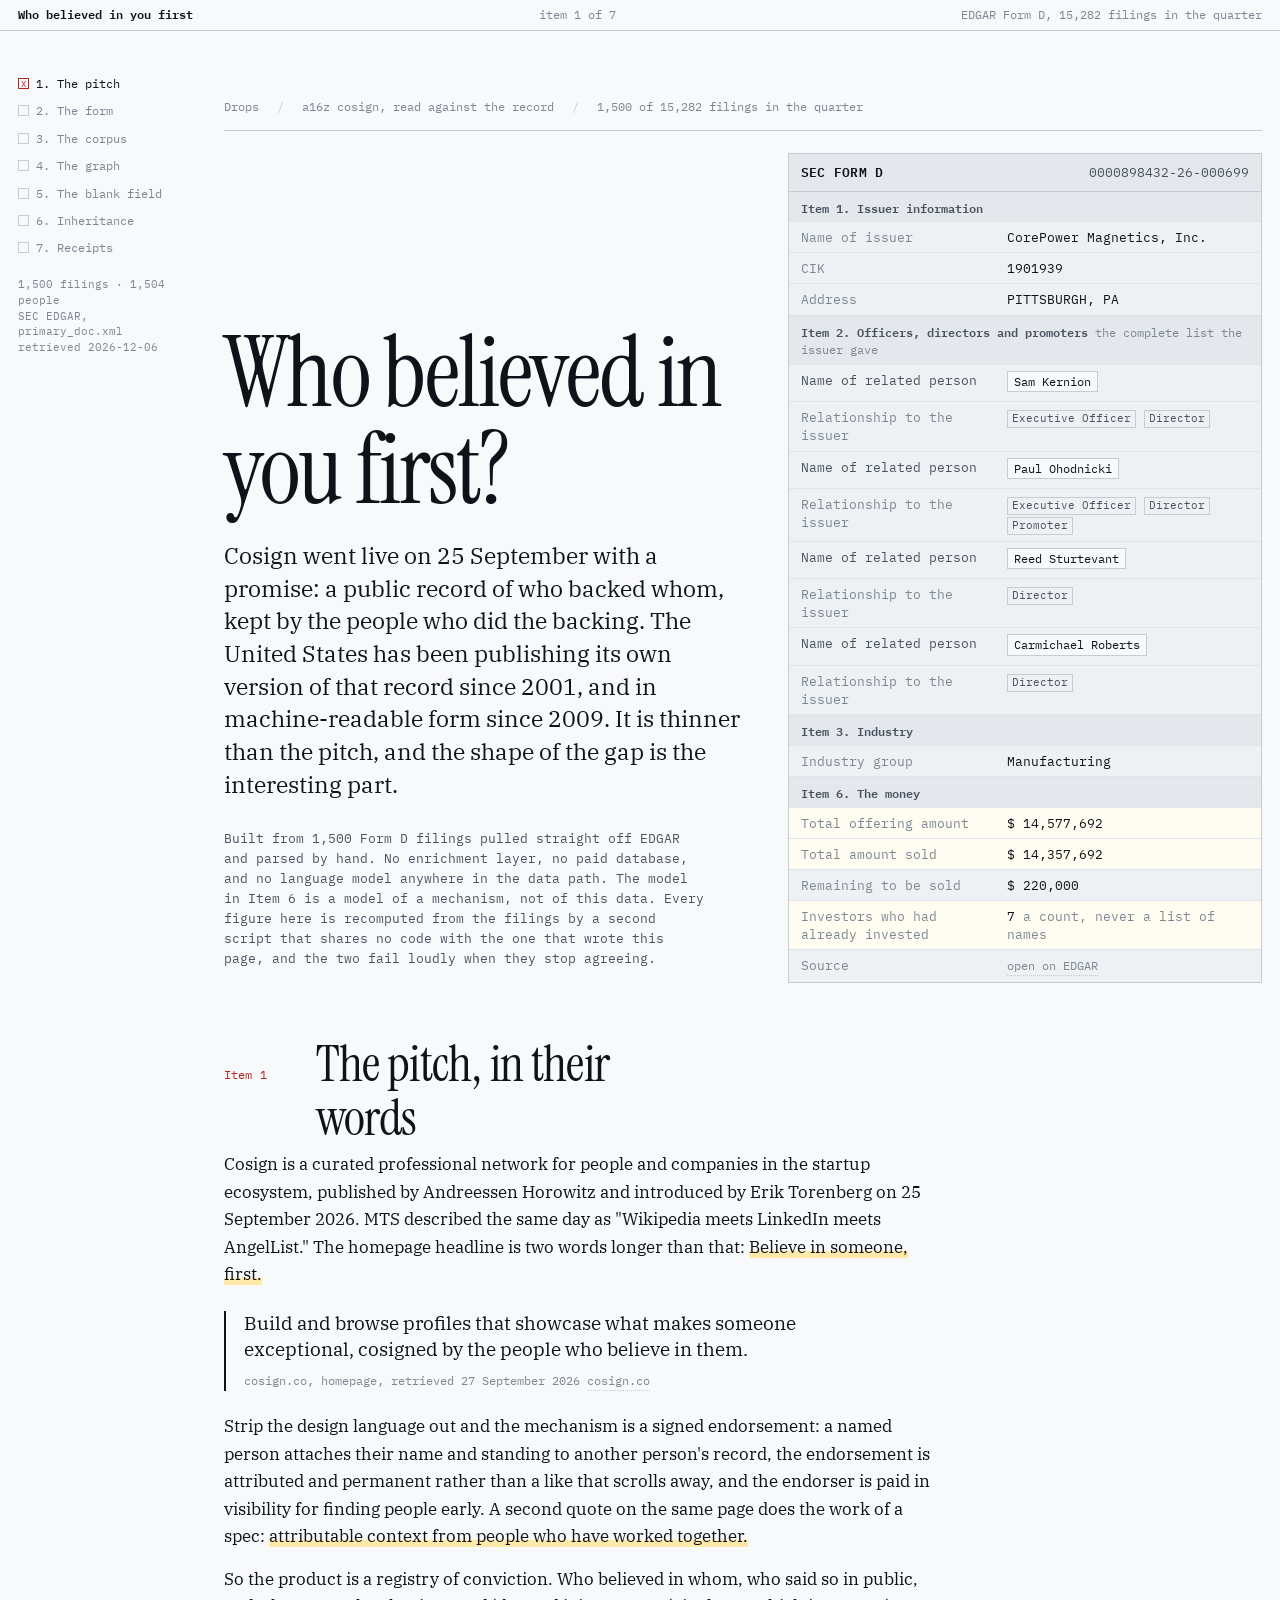
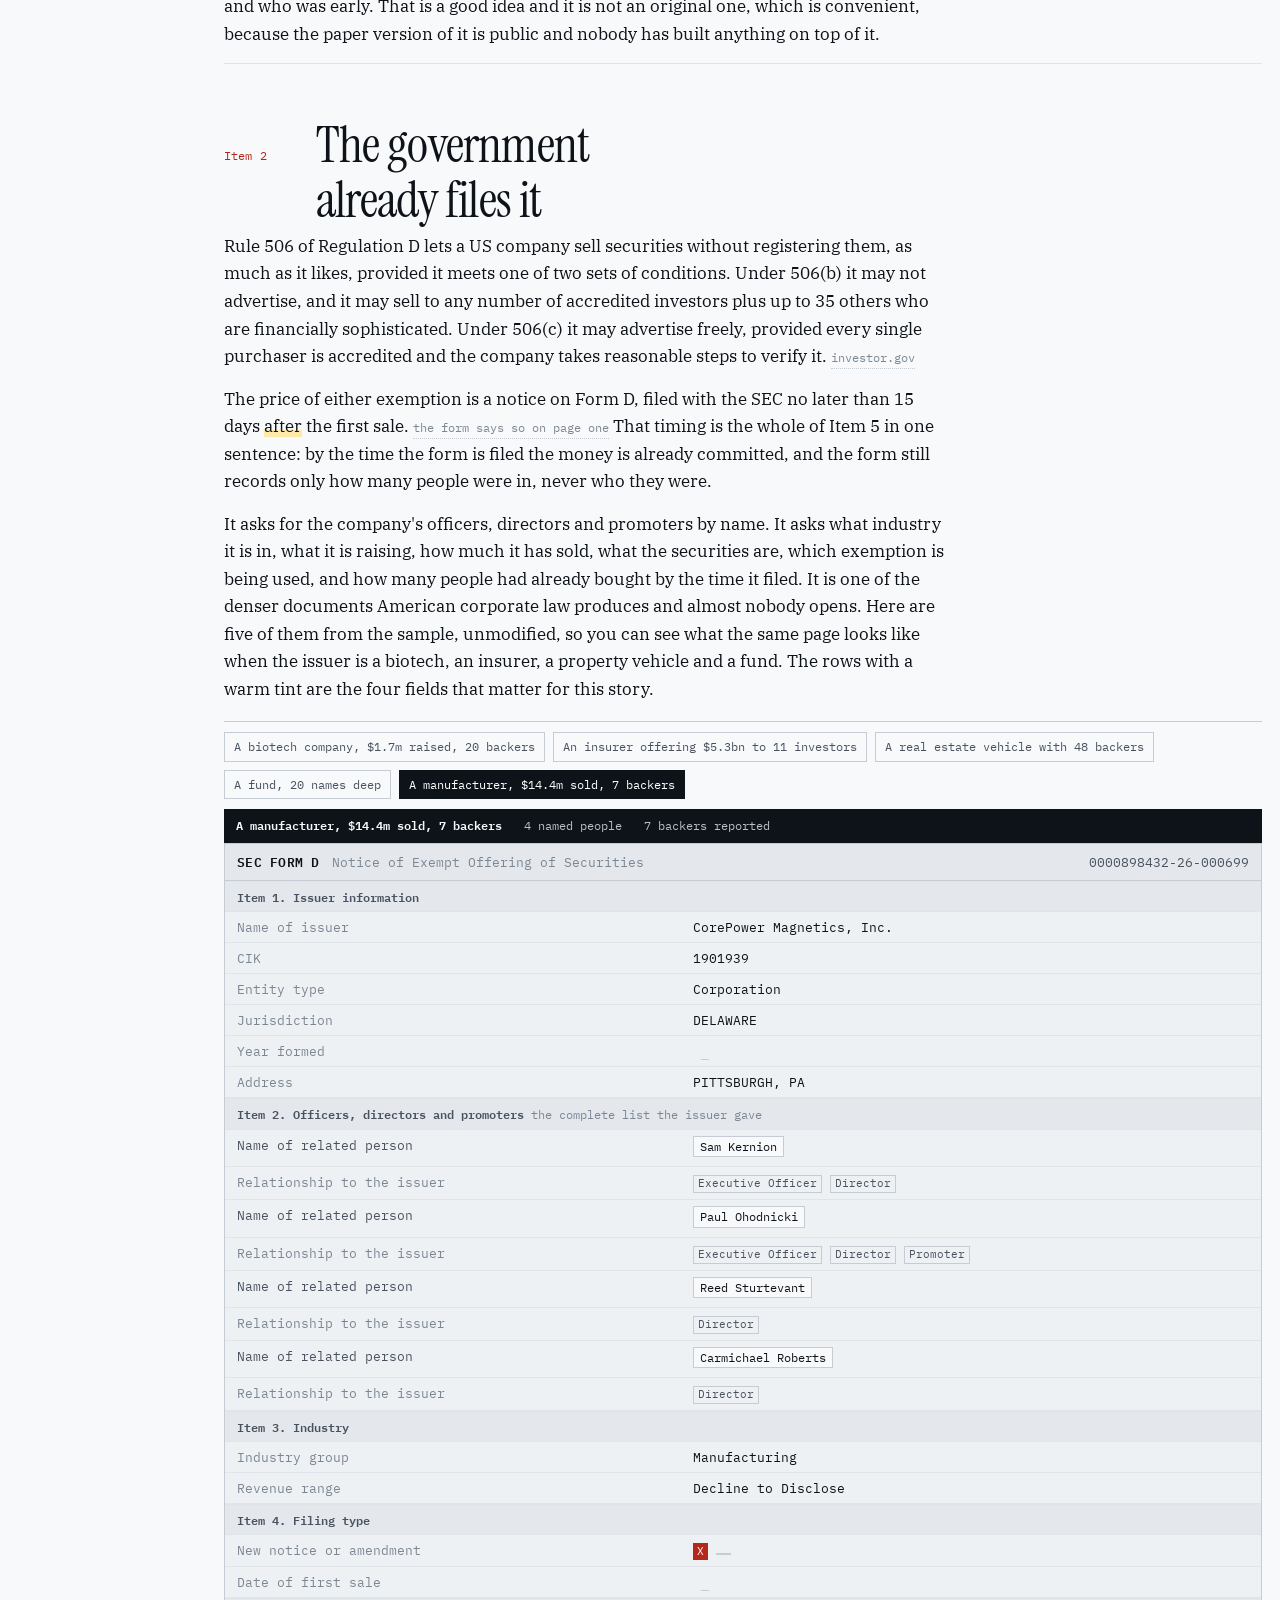
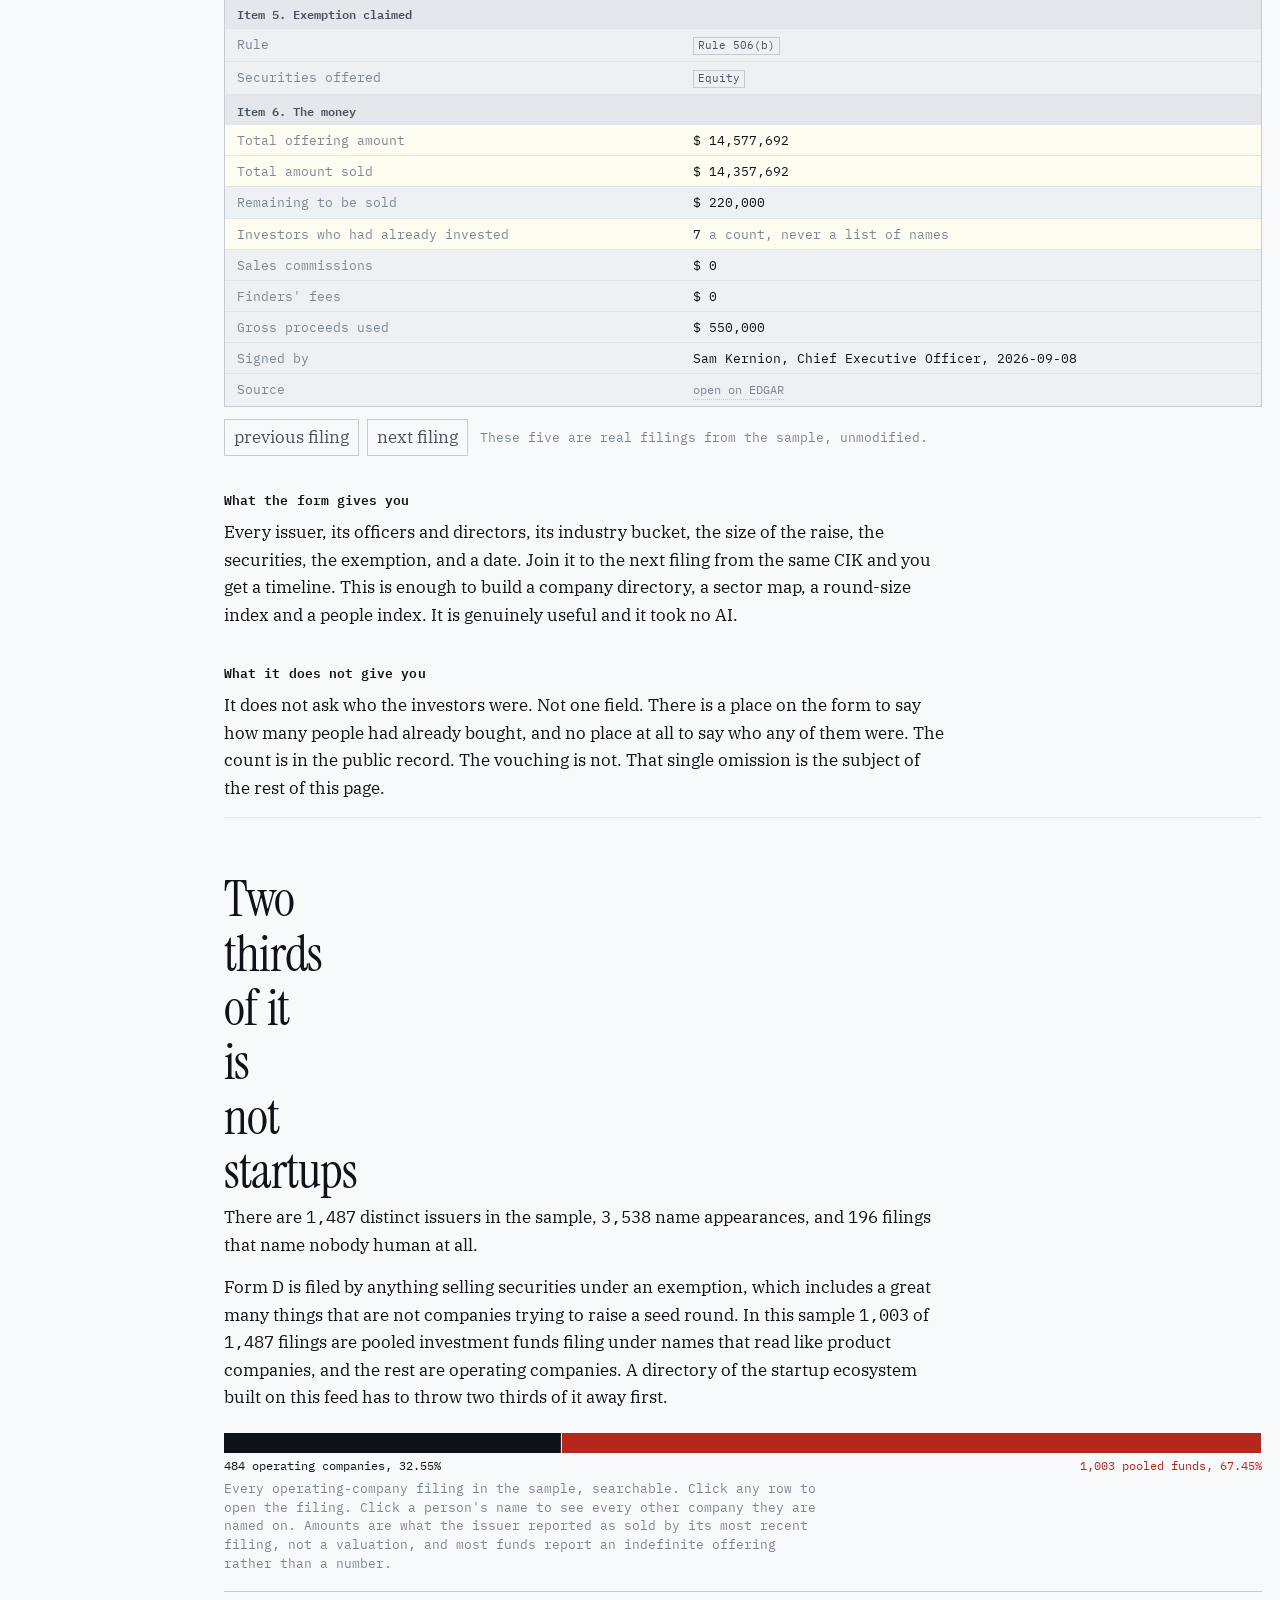
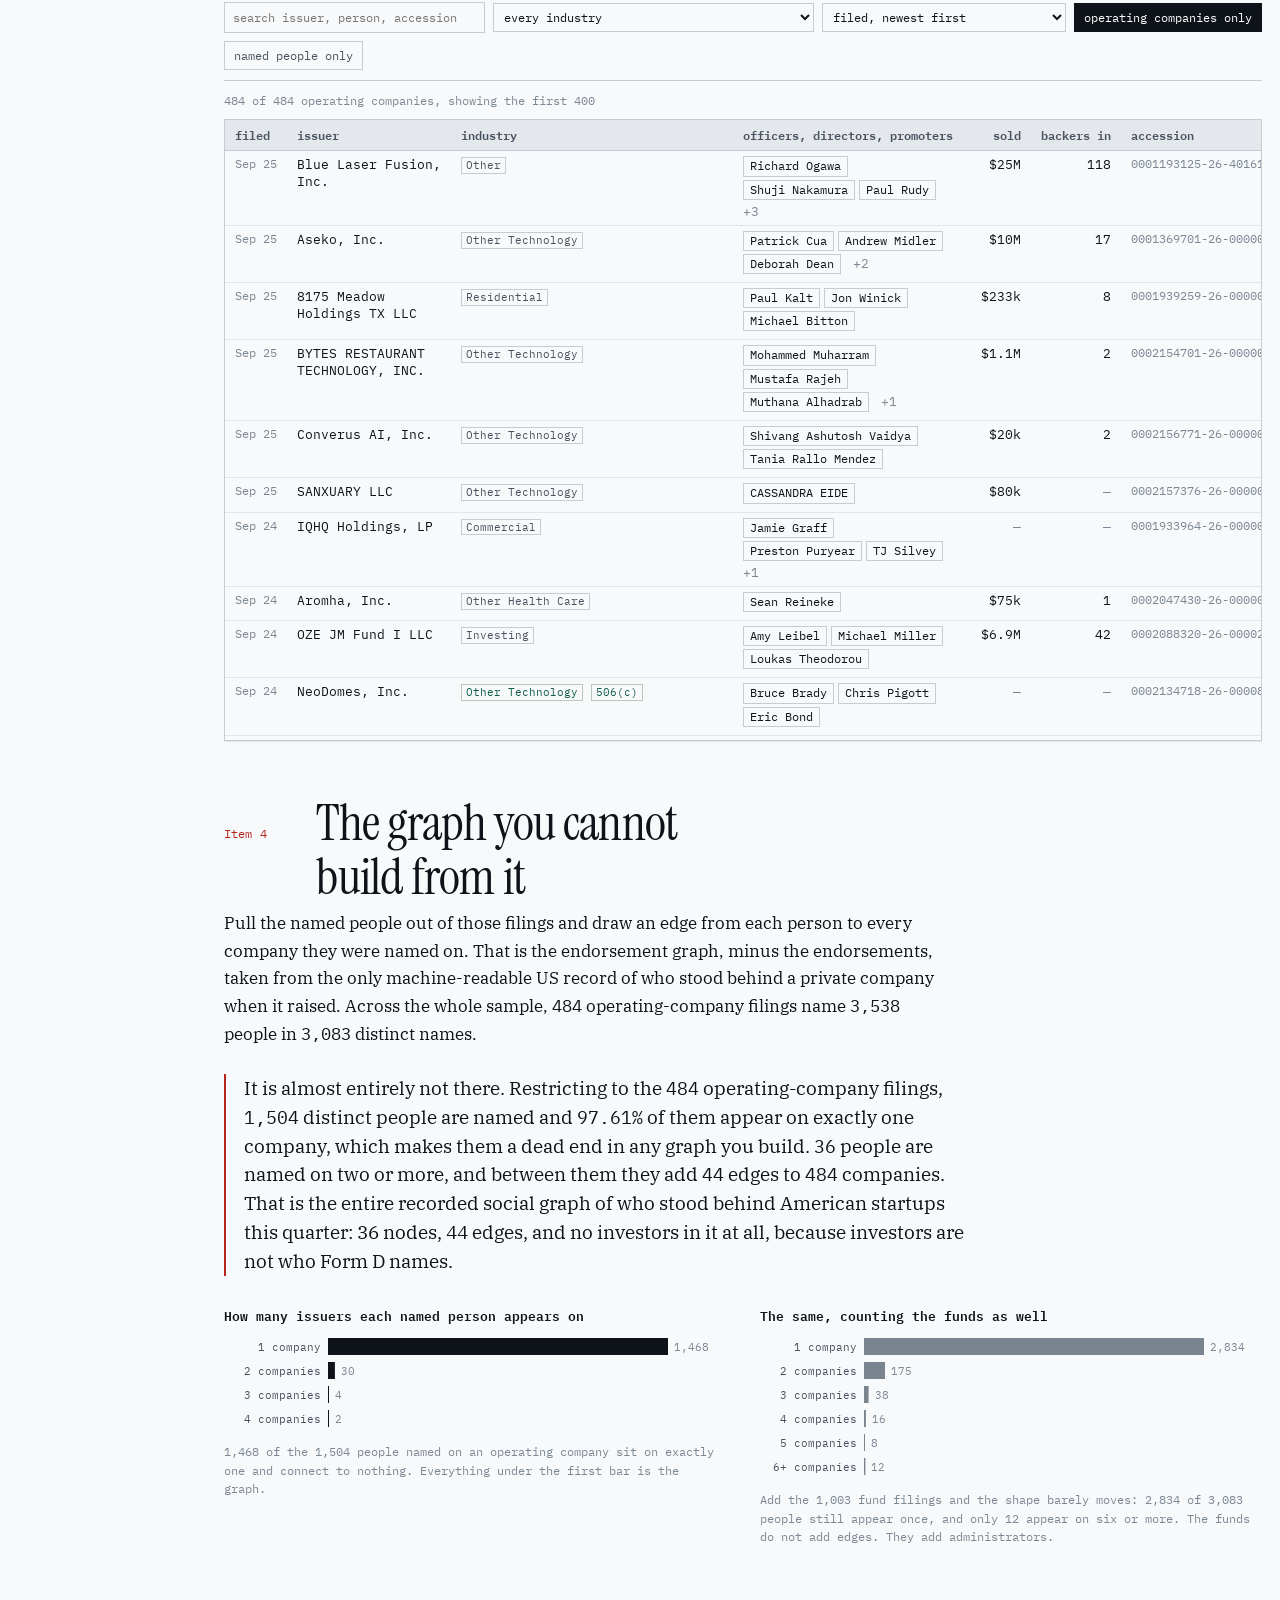
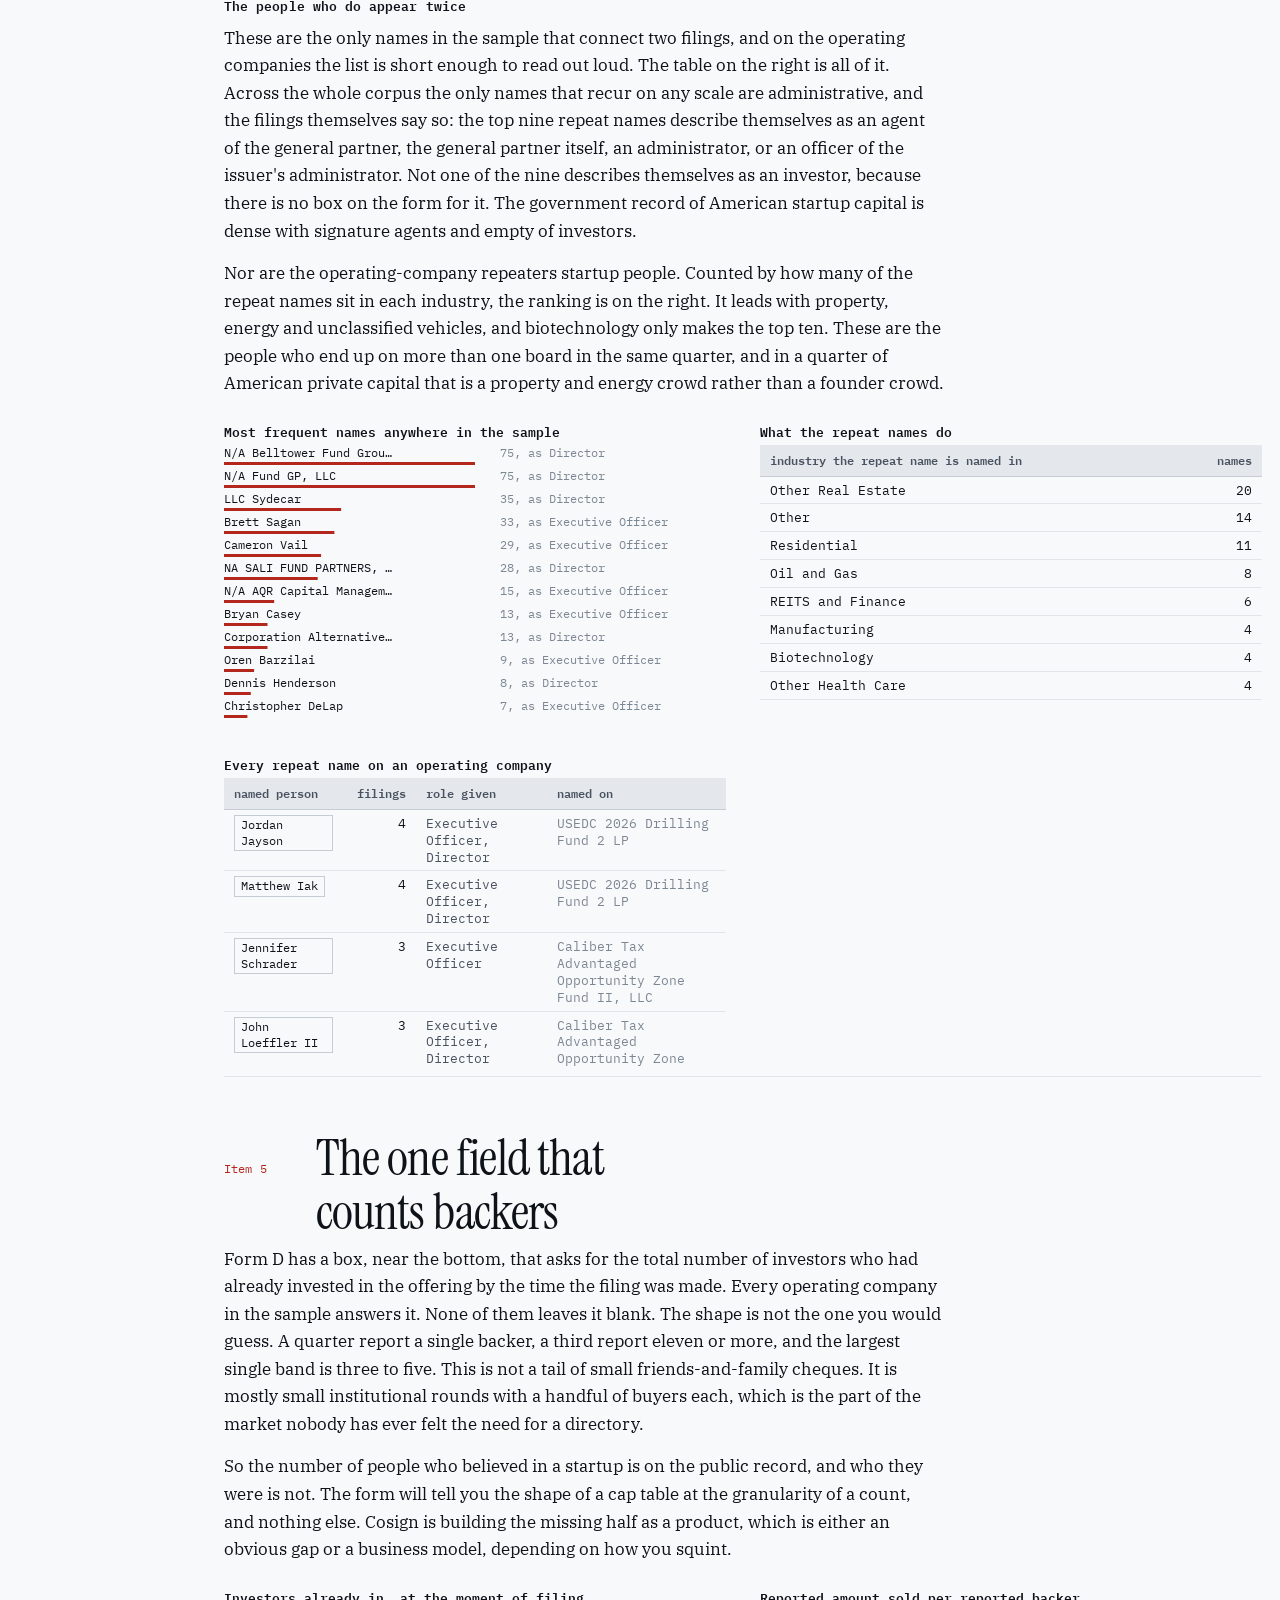
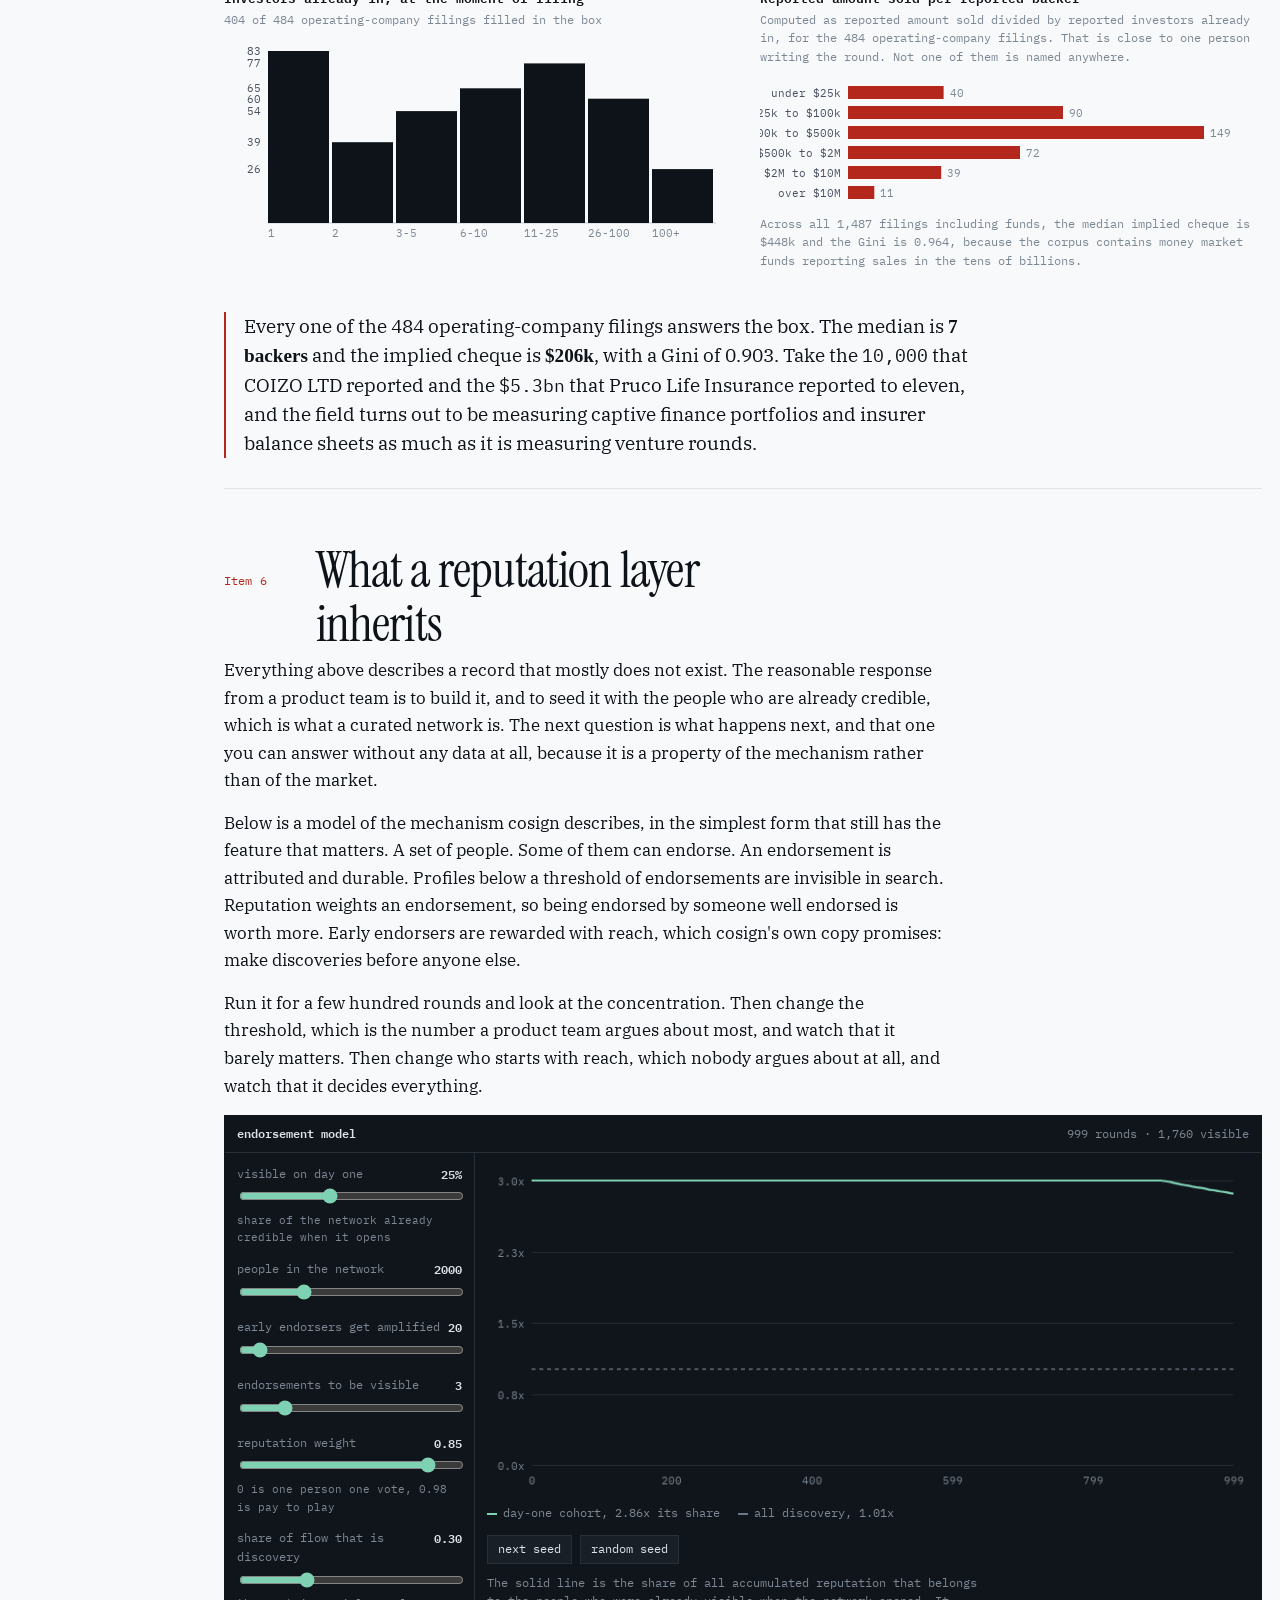
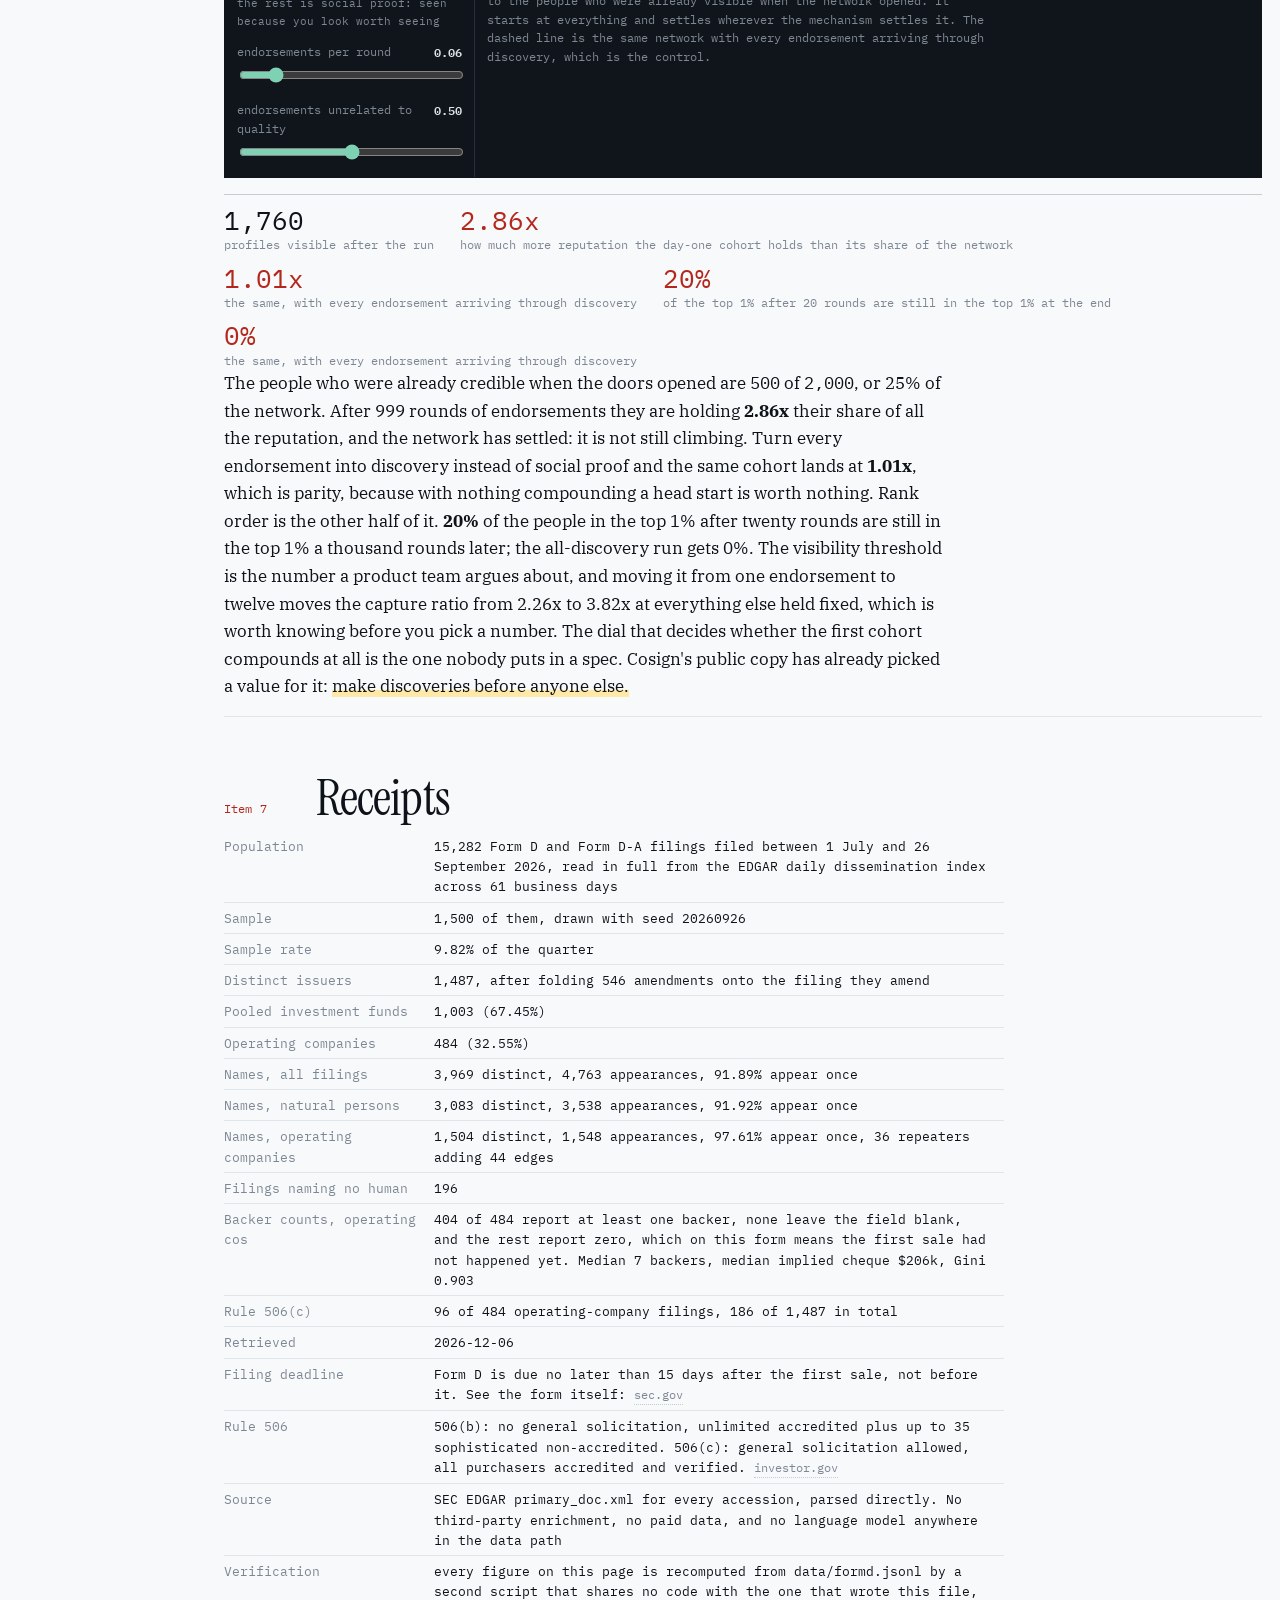
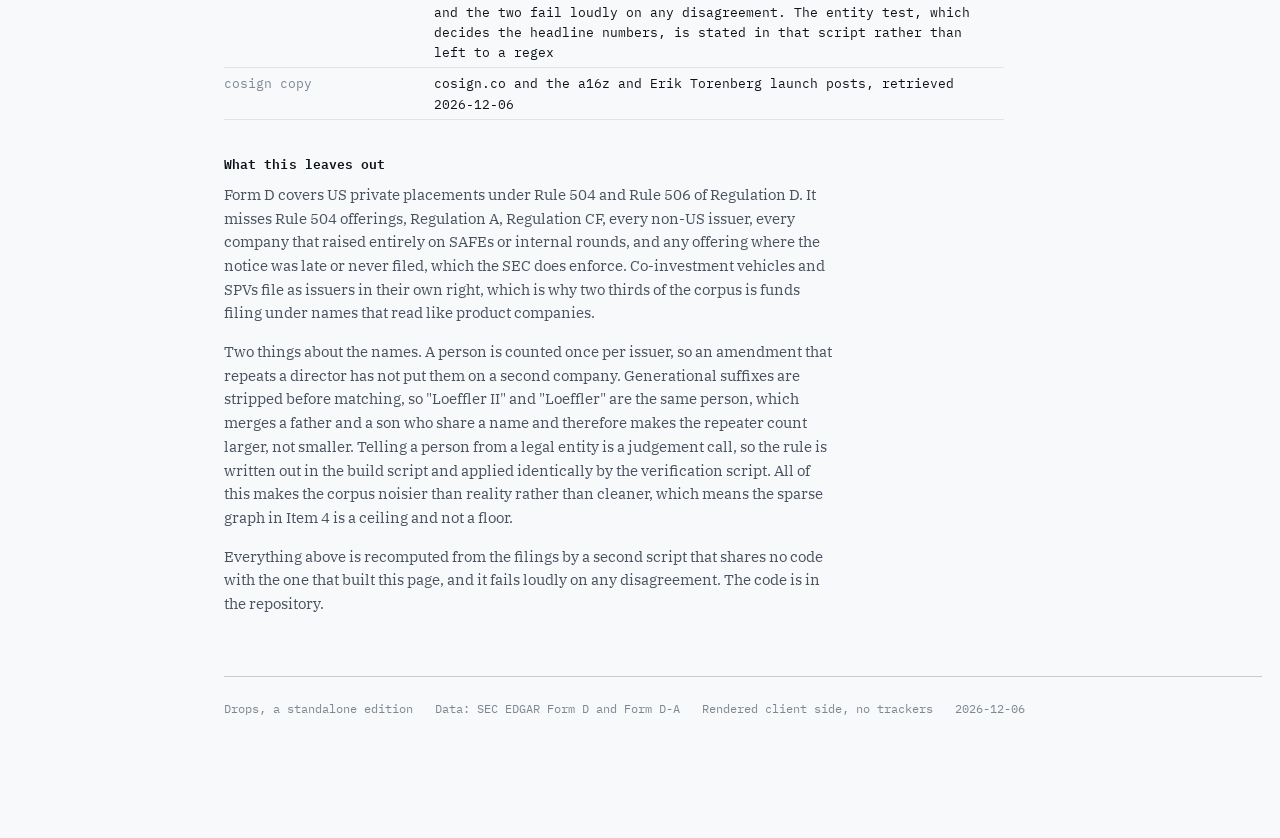
==== commit 05bb3c22: "Fix the entity test that moved every headline number, and correct three factual claims The person-or" ====
--- a/site/index.html
+++ b/site/index.html
@@ -48,13 +48,16 @@
           <h1>Who believed in you&nbsp;first?</h1>
           <p class="stand">Cosign went live on 25 September with a promise: a public
             record of who backed whom, kept by the people who did the backing.
-            The United States has been publishing its own version of that record,
-            in machine-readable form, every day since 2001. It is thinner than
-            the pitch, and the shape of the gap is the interesting part.</p>
+            The United States has been publishing its own version of that record
+            since 2001, and in machine-readable form since 2009. It is thinner
+            than the pitch, and the shape of the gap is the interesting part.</p>
           <p class="byline mono">Built from <span id="by-f">&#8230;</span> Form D filings pulled
-            straight off EDGAR, with no enrichment layer, no model and no
-            database. Every number on this page is computed from the filings in
-            the receipts at the bottom.</p>
+            straight off EDGAR and parsed by hand. No enrichment layer, no paid
+            database, and no language model anywhere in the data path. The model
+            in Item 6 is a model of a mechanism, not of this data. Every figure
+            here is recomputed from the filings by a second script that shares no
+            code with the one that wrote this page, and the two fail loudly when
+            they stop agreeing.</p>
         </div>
         <div id="hero-form"></div>
       </div>
@@ -62,8 +65,7 @@
 
     <!-- ============================================================ item 1 -->
     <section id="s1">
-      <p class="item-no">Item 1</p>
-      <h2>The pitch, in their words</h2>
+      <h2 class="with-no"><span class="item-no">Item 1</span><span>The pitch, in their words</span></h2>
       <p>Cosign is a curated professional network for people and companies in
         the startup ecosystem, published by Andreessen Horowitz and introduced
         by Erik Torenberg on 25 September 2026. MTS described the same day as
@@ -93,20 +95,31 @@
 
     <!-- ============================================================ item 2 -->
     <section id="s2">
-      <p class="item-no">Item 2</p>
-      <h2>The government already files it</h2>
-      <p>Rule 506 of Regulation D lets a US company sell shares to accredited
-        investors without registering them. The price of the exemption is a
-        notice, filed with the SEC before the first sale, called Form D. It asks
-        for the company's officers, directors and promoters by name. It asks
-        what industry it is in, what it is raising, how much it has sold, what
-        the securities are, which exemption is being used, and how many people
-        had already bought by the time it filed.</p>
-      <p>It is one of the densest documents American corporate law produces and
-        almost nobody opens. Here are five of them from the sample, unmodified,
-        so you can see what the same page looks like when the issuer is a
-        biotech, an insurer, a property vehicle and a fund. The rows with a warm
-        tint are the four fields that matter for this story.</p>
+      <h2 class="with-no"><span class="item-no">Item 2</span><span>The government already files it</span></h2>
+      <p>Rule 506 of Regulation D lets a US company sell securities without
+        registering them, as much as it likes, provided it meets one of two sets
+        of conditions. Under 506(b) it may not advertise, and it may sell to any
+        number of accredited investors plus up to 35 others who are financially
+        sophisticated. Under 506(c) it may advertise freely, provided every single
+        purchaser is accredited and the company takes reasonable steps to verify
+        it. <span class="src" href="https://www.sec.gov/answers/rule506.htm"
+        target="_blank" rel="noopener">investor.gov</span></p>
+      <p>The price of either exemption is a notice on Form D, filed with the SEC
+        no later than 15 days <em class="term">after</em> the first sale.
+        <span class="src" href="https://www.sec.gov/Archives/edgar/vprr/0201/02014640.pdf"
+        target="_blank" rel="noopener">the form says so on page one</span> That
+        timing is the whole of Item 5 in one sentence: by the time the form is
+        filed the money is already committed, and the form still records only
+        how many people were in, never who they were.</p>
+      <p>It asks for the company's officers, directors and promoters by name. It
+        asks what industry it is in, what it is raising, how much it has sold,
+        what the securities are, which exemption is being used, and how many
+        people had already bought by the time it filed. It is one of the denser
+        documents American corporate law produces and almost nobody opens. Here
+        are five of them from the sample, unmodified, so you can see what the
+        same page looks like when the issuer is a biotech, an insurer, a
+        property vehicle and a fund. The rows with a warm tint are the four
+        fields that matter for this story.</p>
 
       <div id="anatomy"></div>
 
@@ -127,8 +140,7 @@
 
     <!-- ============================================================ item 3 -->
     <section id="s3">
-      <p class="item-no">Item 3</p>
-      <h2>Two thirds of it is not startups</h2>
+      <h2 class="with-no"><span class="item-no">Item 3</span><span>Two thirds of it is not startups</span></h2>
       <p id="dir-intro">Loading the crawl.</p>
       <p>Form D is filed by anything selling securities under an exemption, which
         includes a great many things that are not companies trying to raise a seed
@@ -160,8 +172,8 @@
         </select>
         <button class="b" id="f-kind" aria-pressed="true">operating companies only</button>
         <button class="b" id="f-people" aria-pressed="false">named people only</button>
-        <span class="count" id="dir-count"></span>
-      </div>
+      </div>
+      <div class="ctl-result mono" id="dir-count"></div>
 
       <div class="dirwrap">
         <div class="scroller">
@@ -187,52 +199,70 @@
 
     <!-- ============================================================ item 4 -->
     <section id="s4">
-      <p class="item-no">Item 4</p>
-      <h2>The graph you cannot build from it</h2>
+      <h2 class="with-no"><span class="item-no">Item 4</span><span>The graph you cannot build from it</span></h2>
       <p id="graphtext">Pull the named people out of those filings and draw an
         edge from each person to every company they were named on. That is the
         endorsement graph, minus the endorsements, taken from the only
         machine-readable US record of who stood behind a private company when it
         raised.</p>
-      <p id="graphverdict"></p>
-
-      <div class="readout mono" id="graph-readout"></div>
+      <p id="graphverdict" class="finding"></p>
 
       <div class="charts">
         <div class="chart">
-          <h4>How many companies each named person appears on</h4>
-          <p class="sub">Operating-company filings only</p>
+          <h4>How many issuers each named person appears on</h4>
           <svg class="bars" id="deg-chart" viewBox="0 0 420 200" role="img"
-               aria-label="Distribution of how many companies each named person appears on"></svg>
+               aria-label="Operating-company filings: distribution of how many companies each named person appears on"></svg>
           <p class="legend" id="deg-legend"></p>
         </div>
         <div class="chart">
-          <h4>Where the operating companies are</h4>
-          <p class="sub" id="state-sub"></p>
-          <svg class="bars" id="state-chart" viewBox="0 0 420 250" role="img"
-               aria-label="Operating company filings by issuer state"></svg>
+          <h4>The same, counting the funds as well</h4>
+          <svg class="bars" id="deg-all-chart" viewBox="0 0 420 200" role="img"
+               aria-label="All filings: distribution of how many issuers each named person appears on"></svg>
+          <p class="legend" id="deg-all-legend"></p>
         </div>
       </div>
 
       <h3>The people who do appear twice</h3>
-      <p>These are the only names in the sample that connect two filings. They
-        are almost all founders, which is what you would hope for, and the sample
-        of operating-company repeaters is short enough to read out loud, and the
+      <p>These are the only names in the sample that connect two filings, and on
+        the operating companies the list is short enough to read out loud. The
         table on the right is all of it. Across the whole corpus the only names
-        that recur on any scale are filing agents and fund administrators, listed
-        on the left. The government record of American startup capital is dense
-        with signature agents and empty of investors.</p>
+        that recur on any scale are administrative, and the filings themselves say
+        so: the top nine repeat names describe themselves as an agent of the
+        general partner, the general partner itself, an administrator, or an
+        officer of the issuer's administrator. Not one of the nine describes
+        themselves as an investor, because there is no box on the form for it.
+        The government record of American startup capital is dense with
+        signature agents and empty of investors.</p>
+      <p>Nor are the operating-company repeaters startup people. Counted by how
+        many of the repeat names sit in each industry, the ranking is on the
+        right. It leads with property, energy and unclassified vehicles, and
+        biotechnology only makes the top ten. These are the people who end up on
+        more than one board in the same quarter, and in a quarter of American
+        private capital that is a property and energy crowd rather than a
+        founder crowd.</p>
 
       <div class="charts">
         <div class="chart">
           <h4>Most frequent names anywhere in the sample</h4>
-          <p class="sub">All 1,500 filings, people and legal entities together</p>
           <svg class="bars" id="agent-chart" viewBox="0 0 420 260" role="img"
                aria-label="Most frequently named parties across the sample"></svg>
         </div>
         <div class="chart">
+          <h4>What the repeat names do</h4>
+          <div class="dirwrap" style="border:0;max-height:290px">
+            <div class="scroller">
+              <table class="dir">
+                <thead><tr>
+                  <th scope="col">industry the repeat name is named in</th>
+                  <th class="num" scope="col">names</th>
+                </tr></thead>
+                <tbody id="rep-ind"></tbody>
+              </table>
+            </div>
+          </div>
+        </div>
+        <div class="chart">
           <h4>Every repeat name on an operating company</h4>
-          <p class="sub">Roles are as the filings state them</p>
           <div class="dirwrap" style="max-height:290px;border:0">
             <div class="scroller">
               <table class="dir" id="rep-table">
@@ -252,13 +282,16 @@
 
     <!-- ============================================================ item 5 -->
     <section id="s5">
-      <p class="item-no">Item 5</p>
-      <h2>The one field that counts backers</h2>
+      <h2 class="with-no"><span class="item-no">Item 5</span><span>The one field that counts backers</span></h2>
       <p>Form D has a box, near the bottom, that asks for the total number of
         investors who had already invested in the offering by the time the
-        filing was made. Most issuers fill it in. The answers cluster the way
-        you would expect: a lot of rounds with one or two backers, a long thin
-        tail of funds buying a hundred small cheques.</p>
+        filing was made. Every operating company in the sample answers it. None
+        of them leaves it blank. The shape is not the one you would guess. A
+        quarter report a single backer, a third report eleven or more, and the
+        largest single band is three to five. This is not a tail of small
+        friends-and-family cheques. It is mostly small institutional rounds with
+        a handful of buyers each, which is the part of the market nobody has ever
+        felt the need for a directory.</p>
       <p>So the number of people who believed in a startup is on the public
         record, and who they were is not. The form will tell you the shape of a
         cap table at the granularity of a count, and nothing else. Cosign is
@@ -281,13 +314,12 @@
         </div>
       </div>
 
-      <div class="readout mono" id="blank-readout"></div>
+      <p id="blank-note" class="finding"></p>
     </section>
 
     <!-- ============================================================ item 6 -->
     <section id="s6">
-      <p class="item-no">Item 6</p>
-      <h2>What a reputation layer inherits</h2>
+      <h2 class="with-no"><span class="item-no">Item 6</span><span>What a reputation layer inherits</span></h2>
       <p>Everything above describes a record that mostly does not exist. The
         reasonable response from a product team is to build it, and to seed it
         with the people who are already credible, which is what a curated
@@ -356,8 +388,8 @@
                     role="img" aria-label="How the reputation held by the day-one cohort decays over rounds of endorsements, against a run where every endorsement arrives through discovery"></canvas>
             <div class="legend" id="sim-legend"></div>
             <div class="acts">
-              <button id="sim-run">run again</button>
-              <button id="sim-shuffle">reshuffle the day-one cohort</button>
+              <button id="sim-run">next seed</button>
+              <button id="sim-shuffle">random seed</button>
             </div>
             <p class="legend" style="color:var(--panel-dim);margin-top:10px">
               The solid line is the share of all accumulated reputation that
@@ -377,34 +409,30 @@
 
     <!-- ============================================================ item 7 -->
     <section id="s7">
-      <p class="item-no">Item 7</p>
-      <h2>Receipts</h2>
+      <h2 class="with-no"><span class="item-no">Item 7</span><span>Receipts</span></h2>
       <table class="kv" id="receipts"></table>
 
       <h3>What this leaves out</h3>
-      <p class="small">Form D covers US private placements under Regulation D
-        only. It misses Reg A, Reg CF, 506 offerings that were never amended,
-        every non-US issuer, every company that raised entirely on SAFEs or
-        internal rounds, and any deal where the notice was late or never filed.
-        SPVs and co-investment vehicles are filed as issuers in their own right,
-        which is why a large share of the corpus is funds filing under names
-        that look like startups. Related persons are matched on normalised
-        name, so a person who files as "J. Smith" in one place and "James
-        Smith" in another is two people here. All of that makes the sample
-        noisier than reality, not cleaner: the sparse graph in Item 4 is a
-        ceiling, not a floor.</p>
-
-      <h3>How to re-run it</h3>
-      <pre>python3 scripts/fetch_formd.py --start 20260701 --end 20260926 \
-  --sample 1500 --seed 20260926
-python3 scripts/build_drop.py
-python3 -m http.server 8000 --directory site</pre>
-      <p class="small">No dependencies, no build step. The crawl reads the
-        EDGAR daily dissemination index to get the population, draws a seeded
-        sample from it, then fetches and parses the structured
-        <span class="mono">primary_doc.xml</span> for each sampled filing.
-        Everything else in this page is derived in the browser from one JSON
-        file.</p>
+      <p class="small">Form D covers US private placements under Rule 504 and
+        Rule 506 of Regulation D. It misses Rule 504 offerings, Regulation A,
+        Regulation CF, every non-US issuer, every company that raised entirely on
+        SAFEs or internal rounds, and any offering where the notice was late or
+        never filed, which the SEC does enforce. Co-investment vehicles and SPVs
+        file as issuers in their own right, which is why two thirds of the corpus
+        is funds filing under names that read like product companies.</p>
+      <p class="small">Two things about the names. A person is counted once per
+        issuer, so an amendment that repeats a director has not put them on a
+        second company. Generational suffixes are stripped before matching, so
+        "Loeffler II" and "Loeffler" are the same person, which merges a father
+        and a son who share a name and therefore makes the repeater count larger,
+        not smaller. Telling a person from a legal entity is a judgement call, so
+        the rule is written out in the build script and applied identically by
+        the verification script. All of this makes the corpus noisier than
+        reality rather than cleaner, which means the sparse graph in Item 4 is a
+        ceiling and not a floor.</p>
+      <p class="small">Everything above is recomputed from the filings by a
+        second script that shares no code with the one that built this page, and
+        it fails loudly on any disagreement. The code is in the repository.</p>
     </section>
 
     <footer class="mono">
--- a/site/style.css
+++ b/site/style.css
@@ -135,12 +135,24 @@
 
 h1, h2, h3 { margin: 0; font-weight: 400; }
 
-.item-no {
-  font-family: var(--mono);
-  font-size: 12px;
+h2.with-no {
+  display: grid;
+  grid-template-columns: 4.6rem minmax(0, 1fr);
+  gap: 0 18px;
+  align-items: baseline;
+}
+h2.with-no > .item-no {
+  font-family: var(--mono);
+  font-size: 12px;
+  font-weight: 400;
   letter-spacing: 0.01em;
   color: var(--x);
-  margin: 0 0 12px;
+  white-space: nowrap;
+  transform: translateY(-0.15em);
+}
+@media (max-width: 620px) {
+  h2.with-no { grid-template-columns: 1fr; gap: 6px; }
+  h2.with-no > .item-no { transform: none; }
 }
 
 h1 {
@@ -258,9 +270,7 @@
 @media (max-width: 1080px) { .hero-grid { grid-template-columns: 1fr; gap: 30px; } }
 
 .byline {
-  margin-top: 30px;
-  padding-top: 14px;
-  border-top: 1px solid var(--rule-2);
+  margin-top: 26px;
   font-family: var(--mono);
   font-size: 12.5px;
   line-height: 1.6;
@@ -380,7 +390,14 @@
   padding: 5px 6px;
 }
 .ctl label { display: inline-flex; gap: 6px; align-items: center; cursor: pointer; }
-.ctl .count { margin-left: auto; color: var(--ink-3); font-variant-numeric: tabular-nums; }
+.ctl-result {
+  font-family: var(--mono);
+  font-size: 12px;
+  color: var(--ink-3);
+  font-variant-numeric: tabular-nums;
+  padding: 0 0 8px;
+  margin-top: -8px;
+}
 
 button.b {
   font: inherit;
@@ -430,6 +447,7 @@
 }
 table.dir th.num, table.dir td.num { text-align: right; }
 table.dir th .ar { color: var(--x); }
+table.dir tbody tr { content-visibility: auto; contain-intrinsic-size: auto 34px; }
 table.dir td {
   padding: 5px 10px;
   border-bottom: 1px solid var(--rule-2);
@@ -480,9 +498,9 @@
 
 .charts {
   display: grid;
-  grid-template-columns: repeat(auto-fit, minmax(310px, 1fr));
-  gap: 26px;
-  margin: 22px 0 8px;
+  grid-template-columns: repeat(auto-fit, minmax(348px, 1fr));
+  gap: 30px 34px;
+  margin: 24px 0 8px;
 }
 .chart { min-width: 0; }
 .chart h4 {
@@ -495,6 +513,18 @@
 .chart .sub { font-family: var(--mono); font-size: 11.5px; color: var(--ink-3); margin: 0 0 10px; }
 .bars { display: block; max-width: 100%; height: auto; }
 .legend { font-family: var(--mono); font-size: 11.5px; color: var(--ink-3); margin-top: 6px; }
+
+.finding {
+  font-size: clamp(1.06rem, 1.5vw, 1.22rem);
+  line-height: 1.5;
+  color: var(--ink);
+  max-width: 68ch;
+  border-left: 2px solid var(--x);
+  padding-left: 18px;
+  margin: 26px 0 30px;
+}
+.finding b { font-weight: 600; }
+.finding .mono { font-size: 0.92em; color: var(--ink); }
 
 .readout {
   display: flex;
@@ -680,7 +710,19 @@
   section { padding-top: 40px; }
   .sim { grid-template-columns: 1fr; }
   .charts { grid-template-columns: 1fr; }
-  .readout { gap: 10px 20px; }
+  .finding {
+  font-size: clamp(1.06rem, 1.5vw, 1.22rem);
+  line-height: 1.5;
+  color: var(--ink);
+  max-width: 68ch;
+  border-left: 2px solid var(--x);
+  padding-left: 18px;
+  margin: 26px 0 30px;
+}
+.finding b { font-weight: 600; }
+.finding .mono { font-size: 0.92em; color: var(--ink); }
+
+.readout { gap: 10px 20px; }
   .readout div { min-width: 108px; }
   table.kv th { width: 130px; }
 }
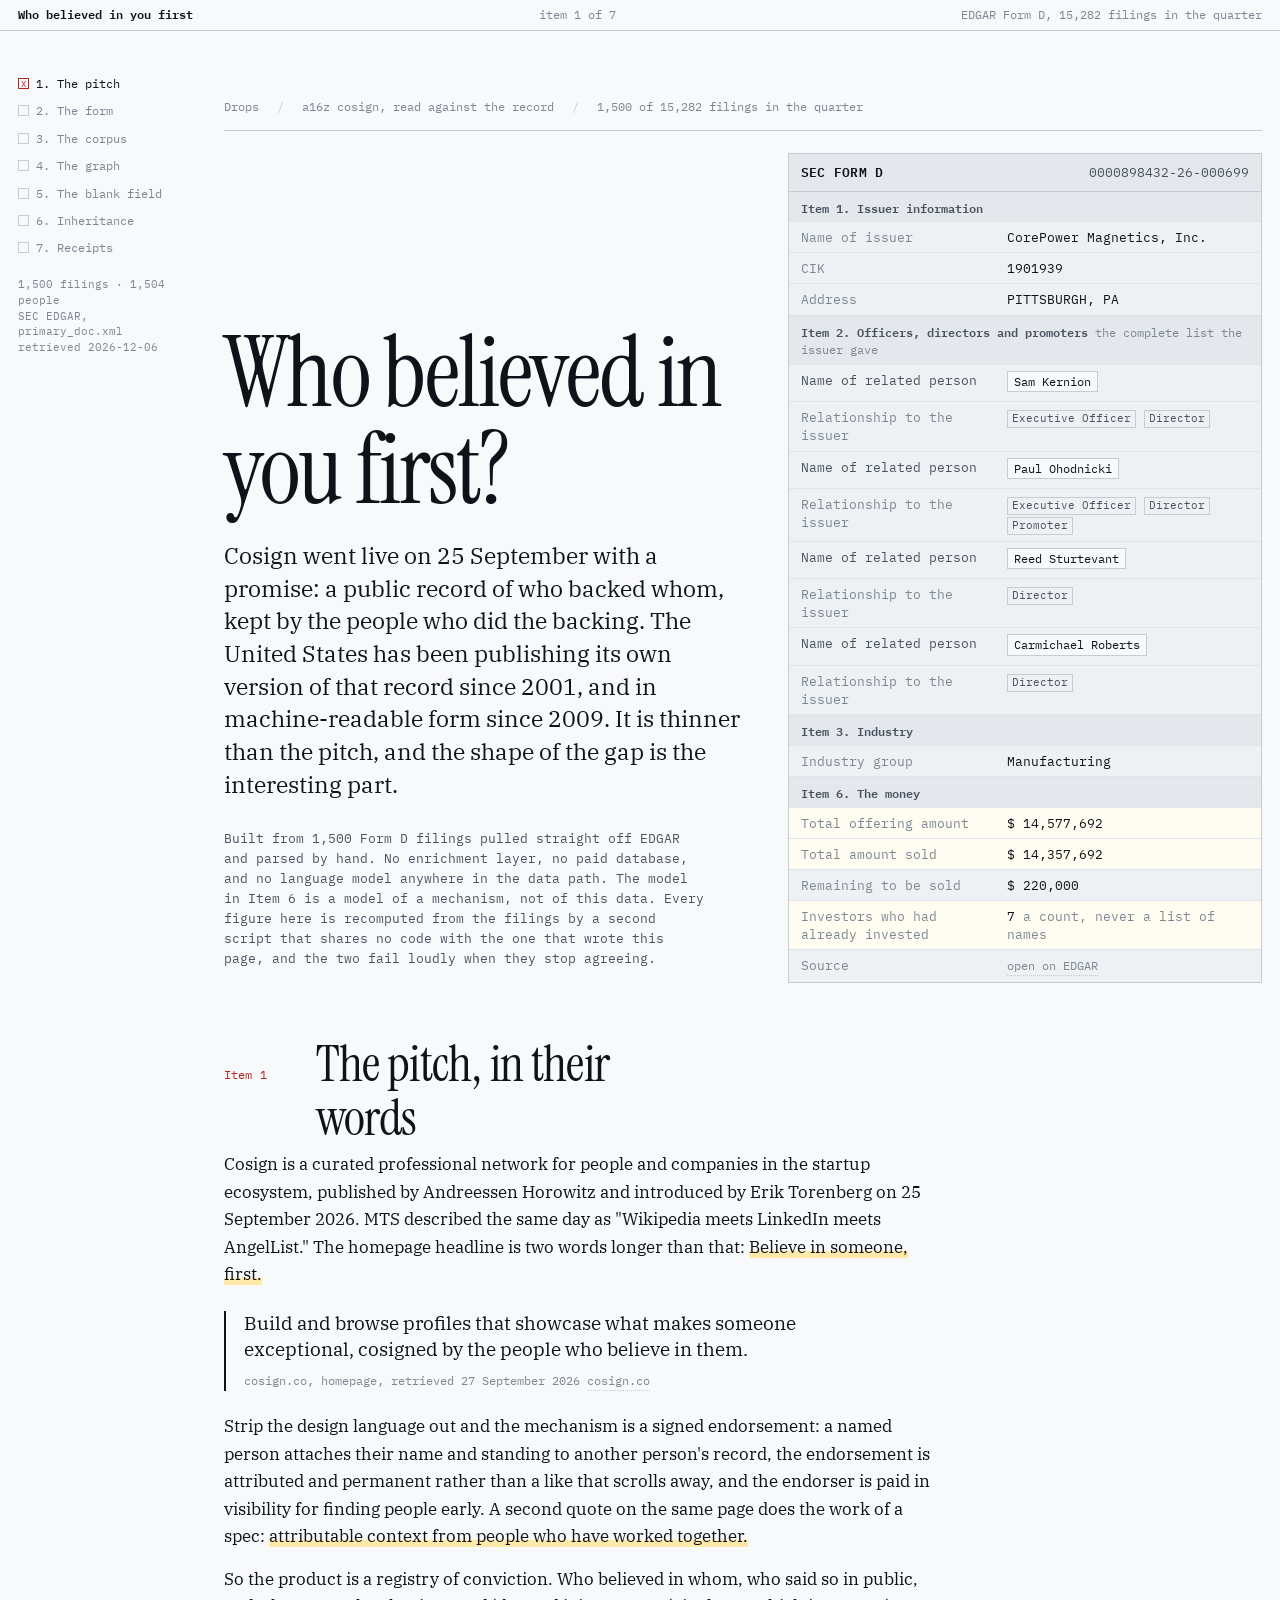
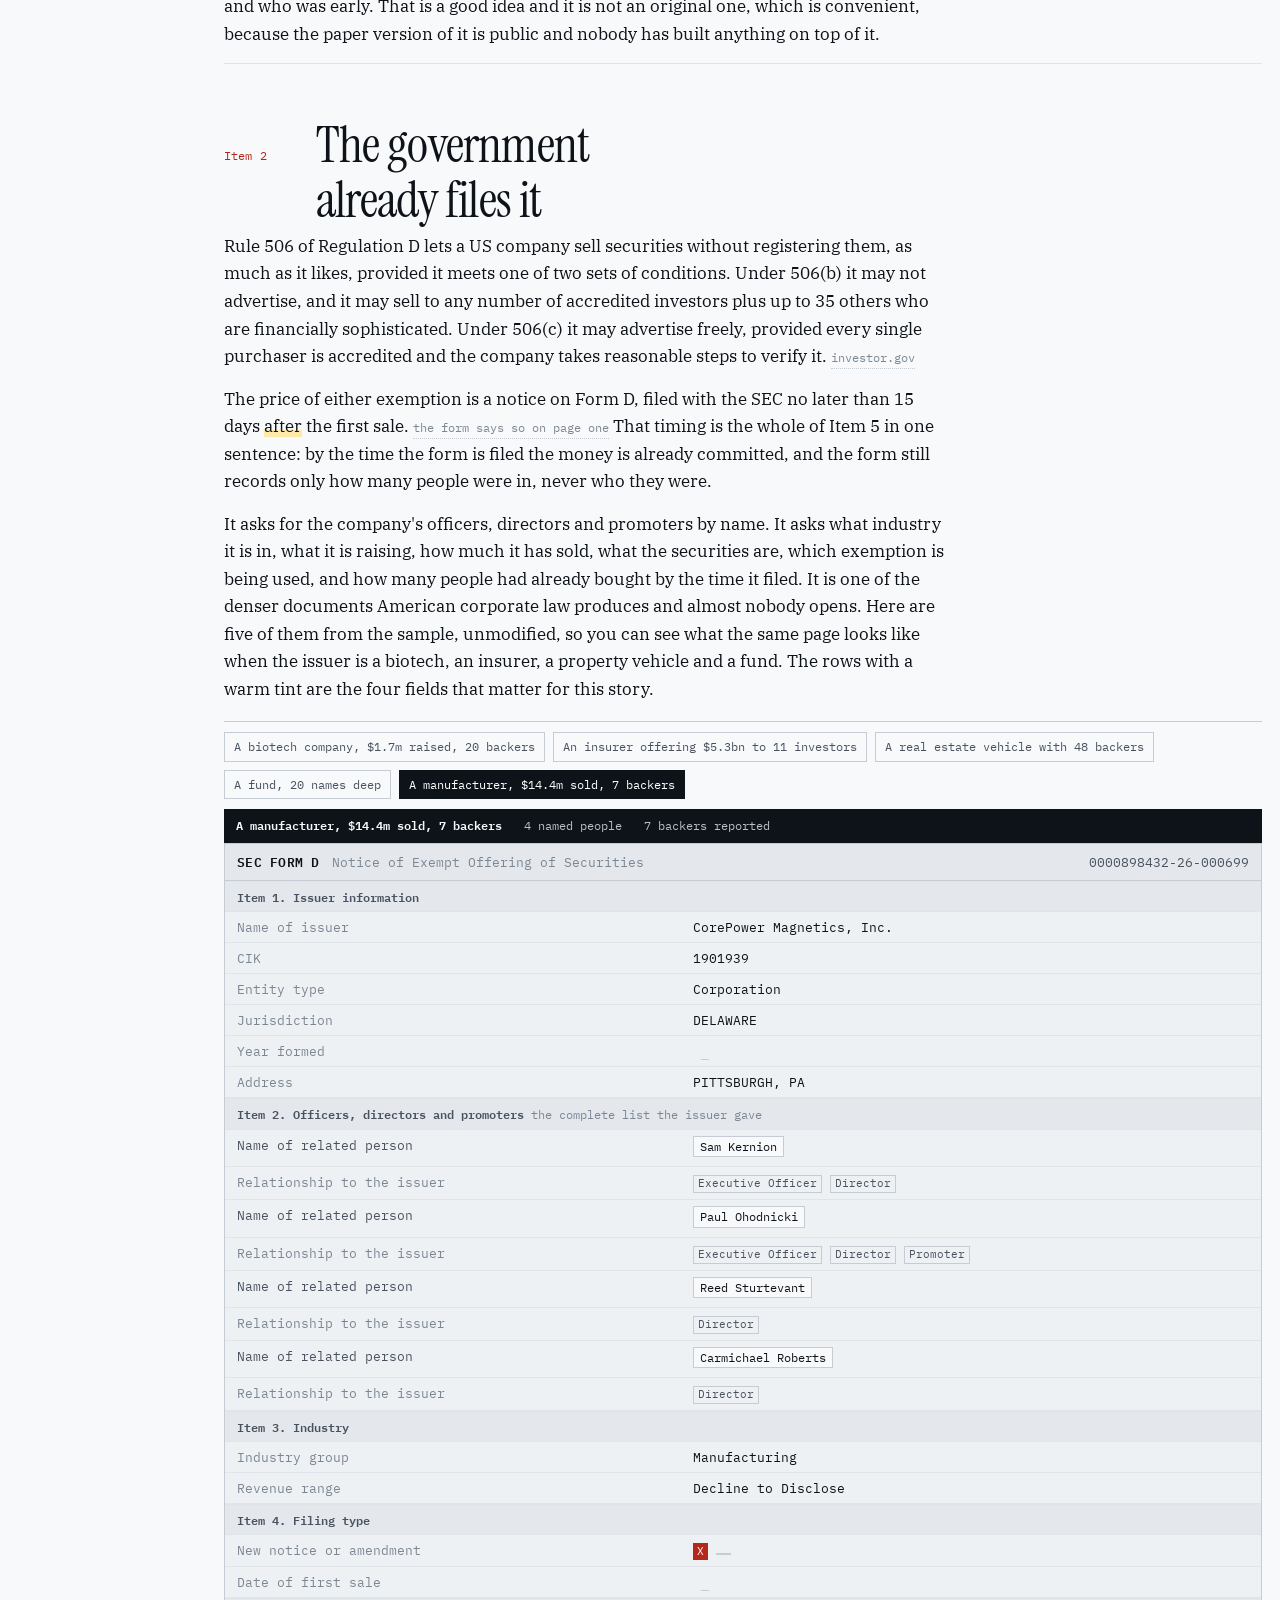
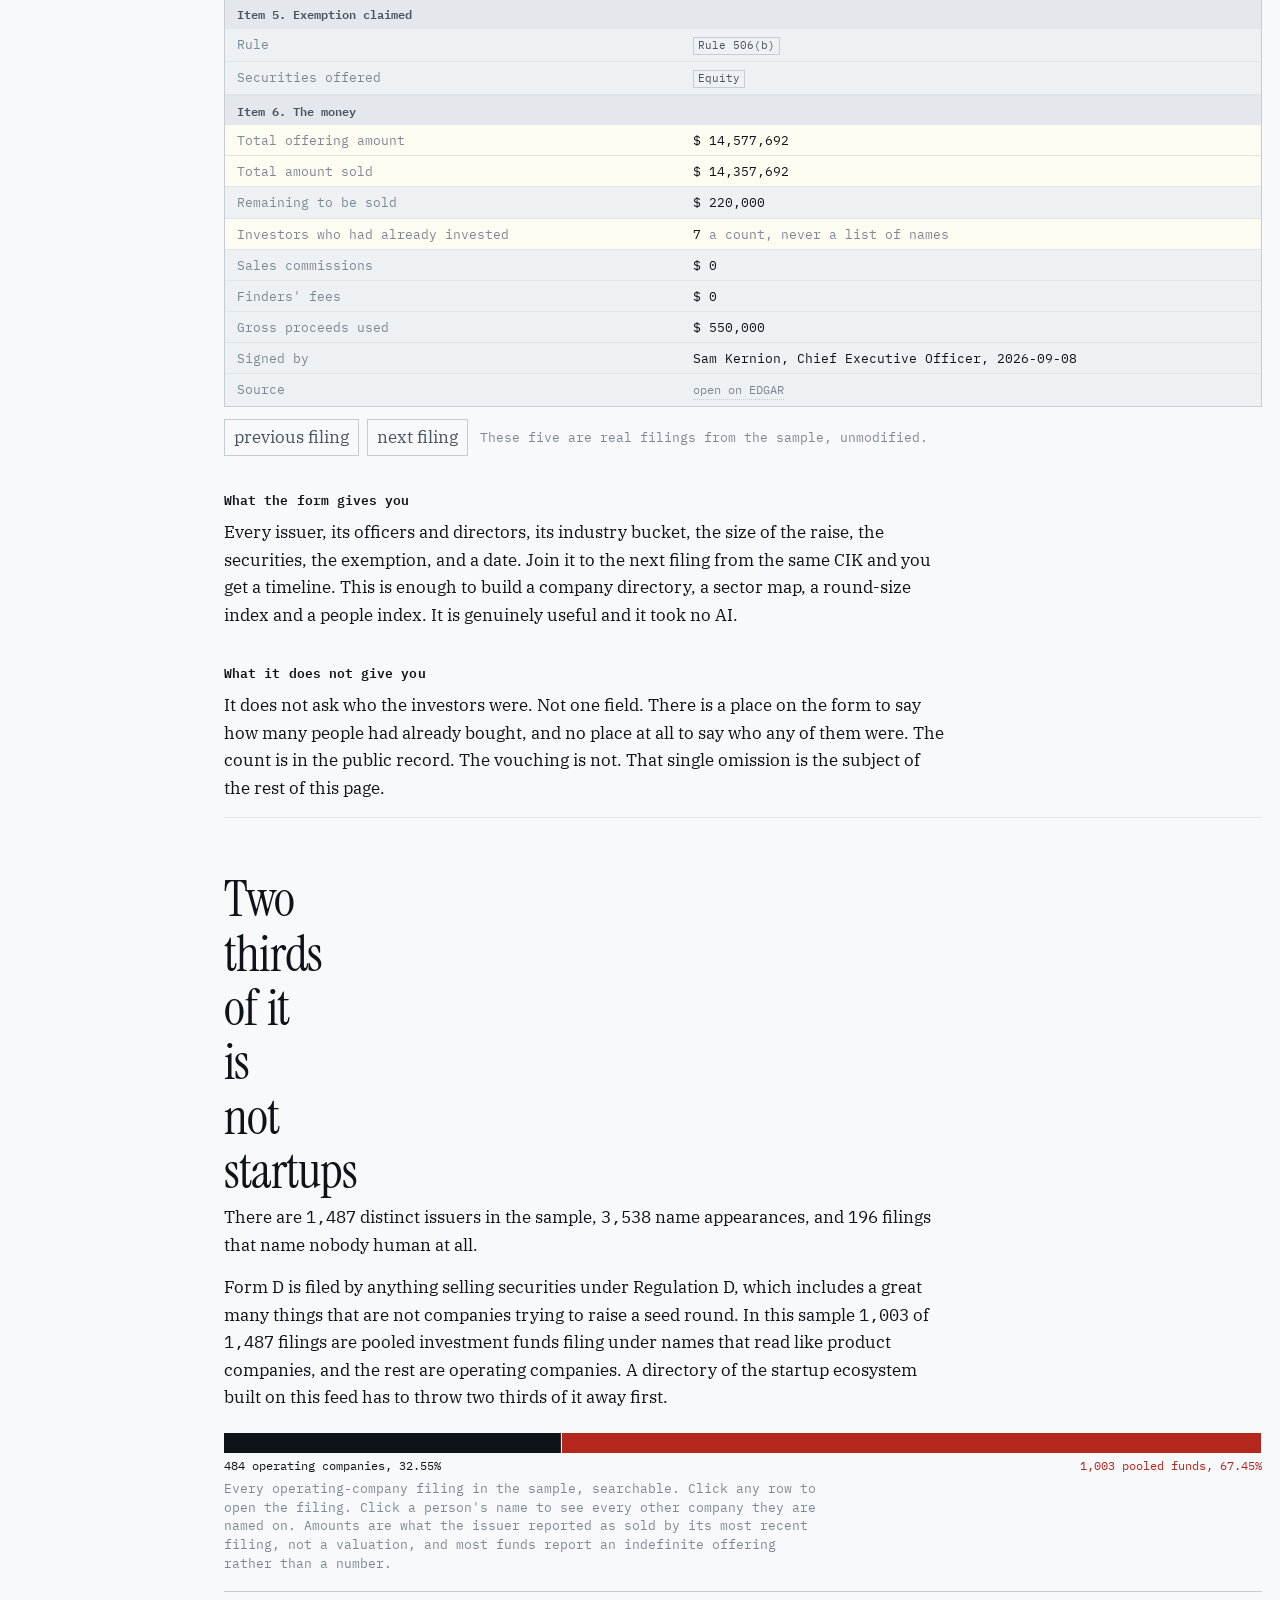
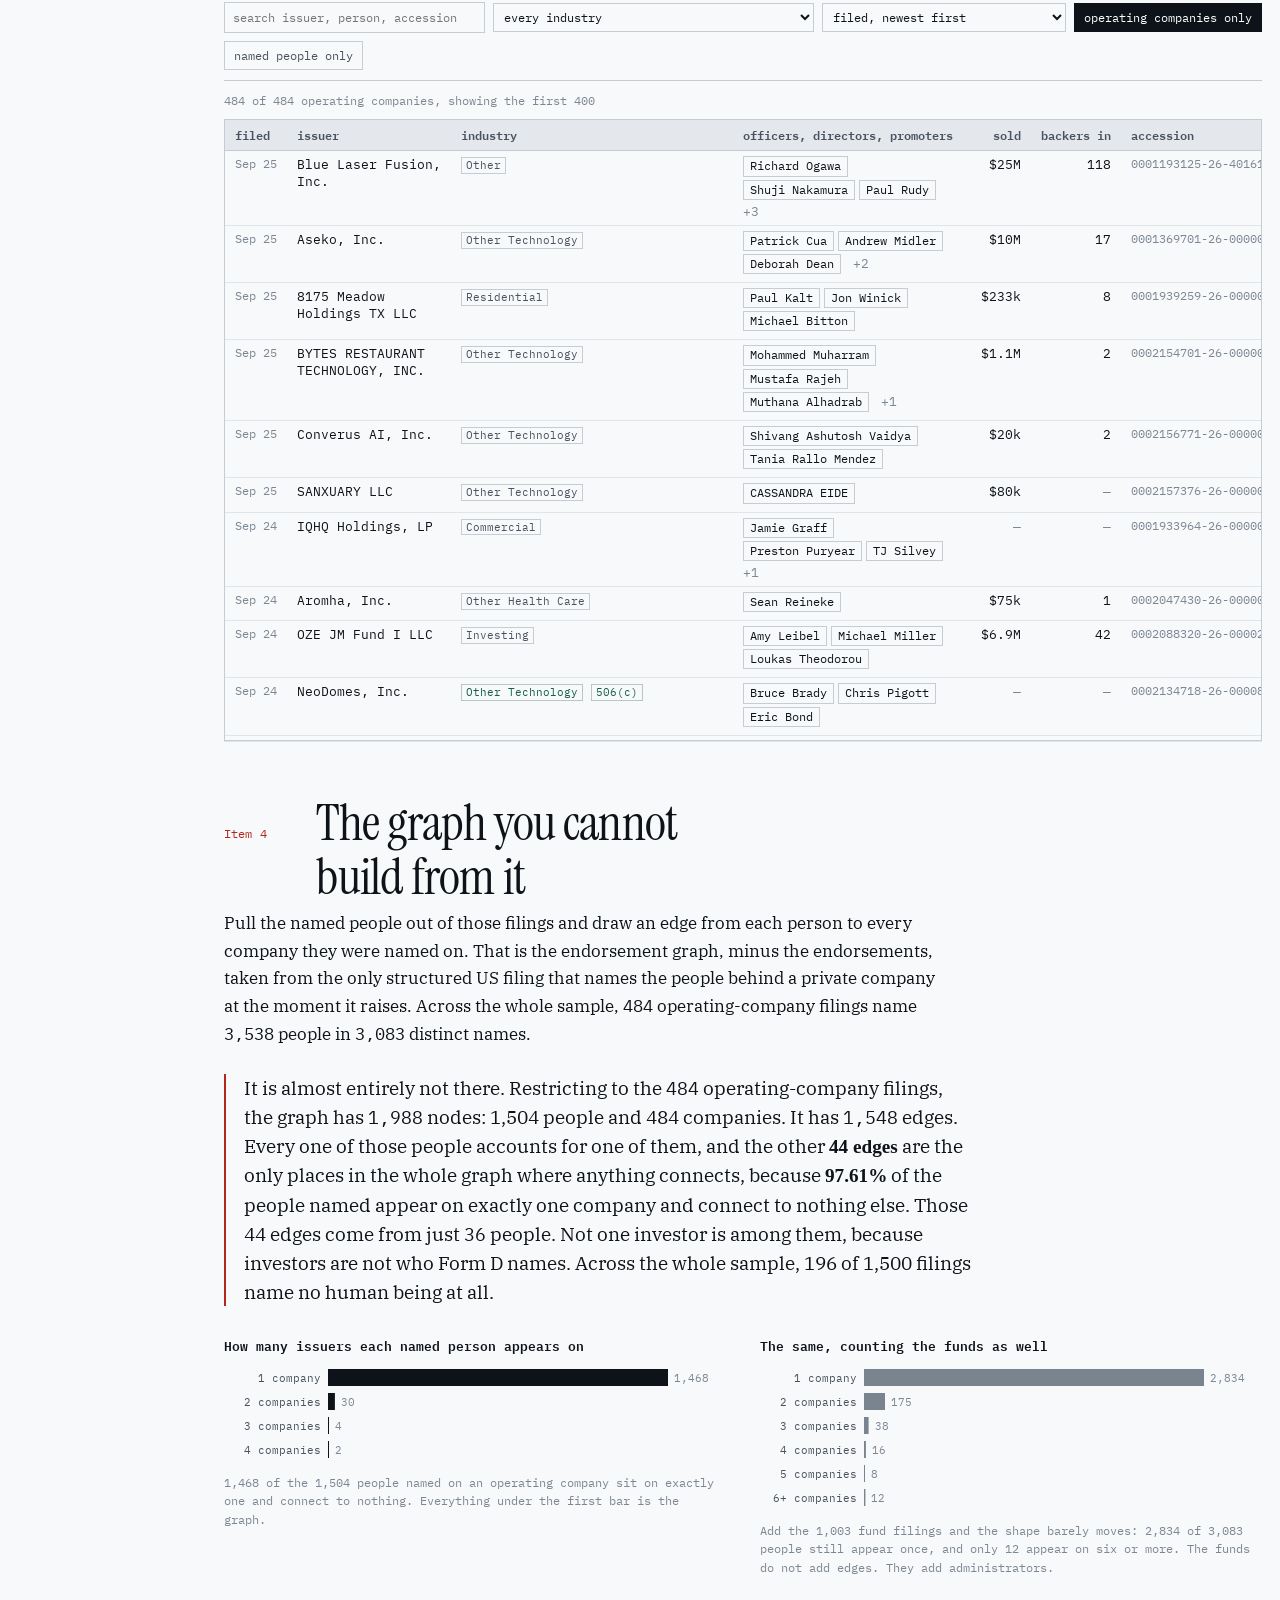
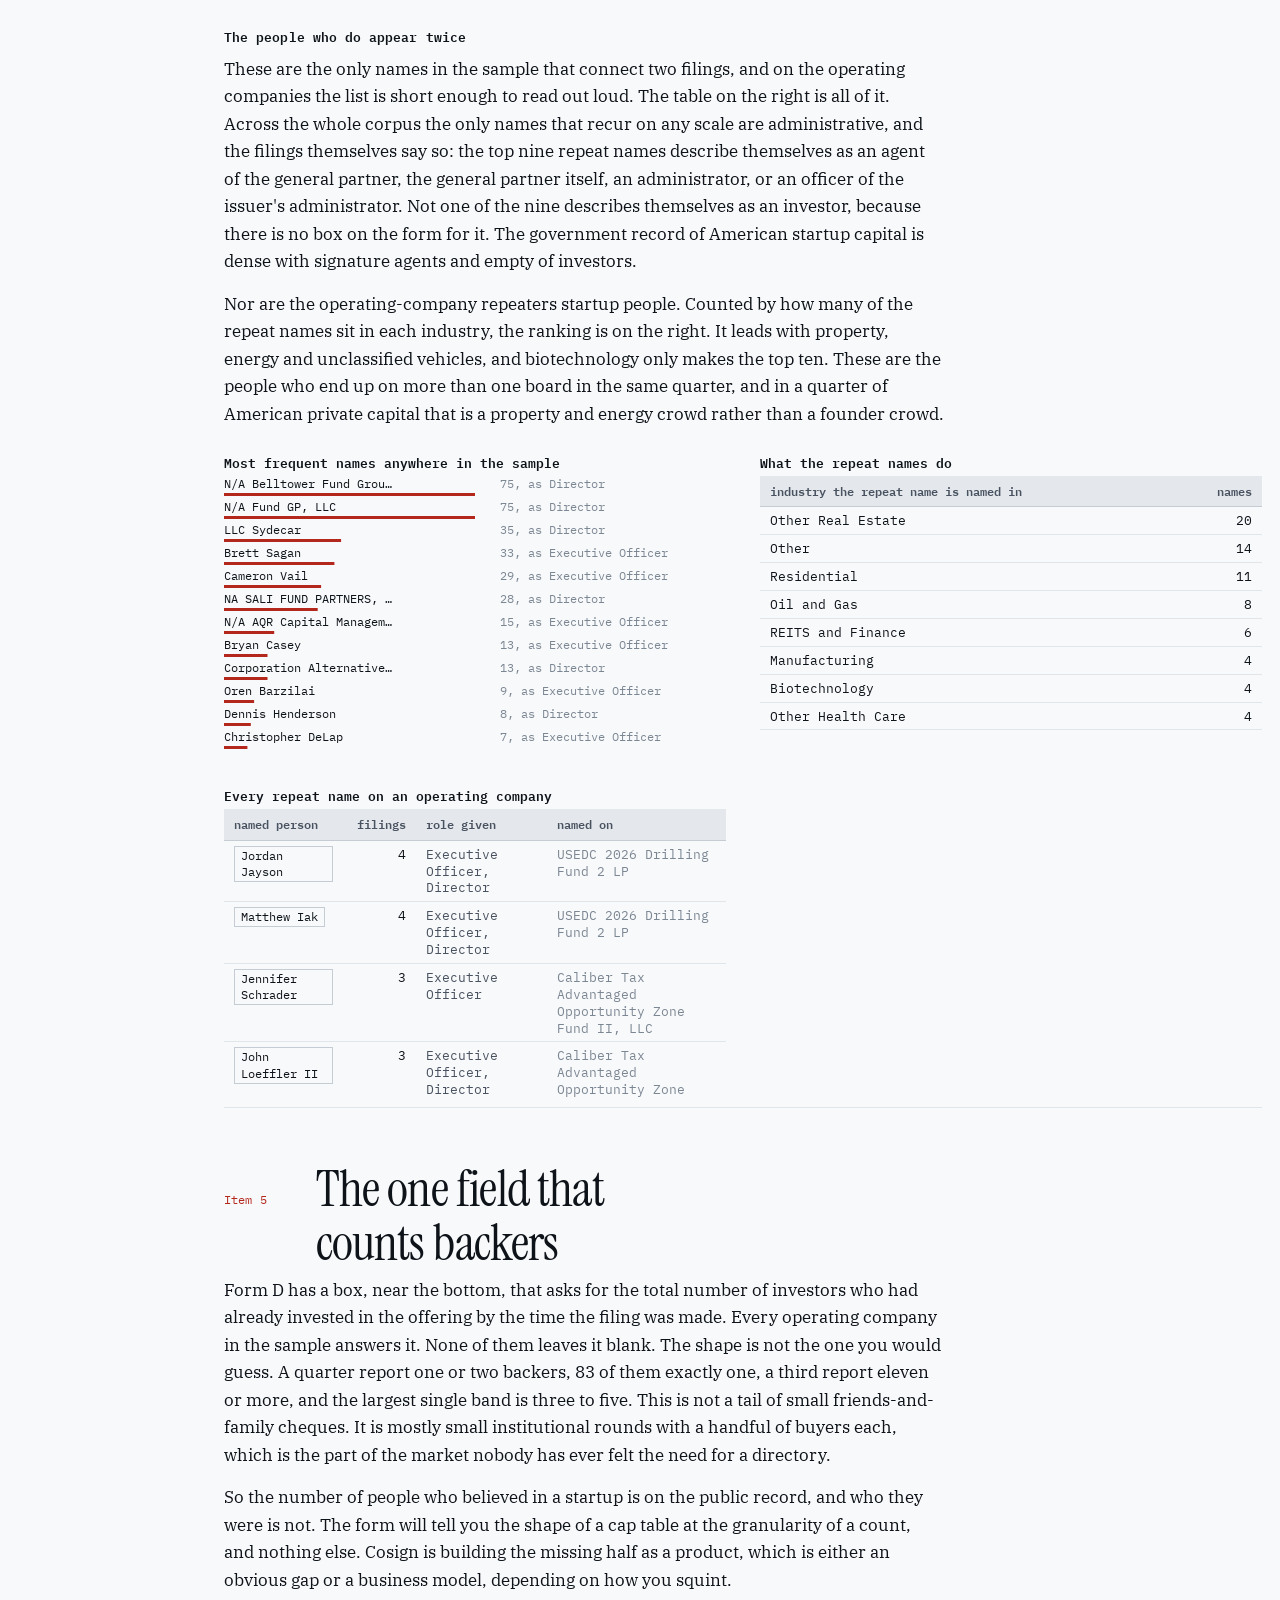
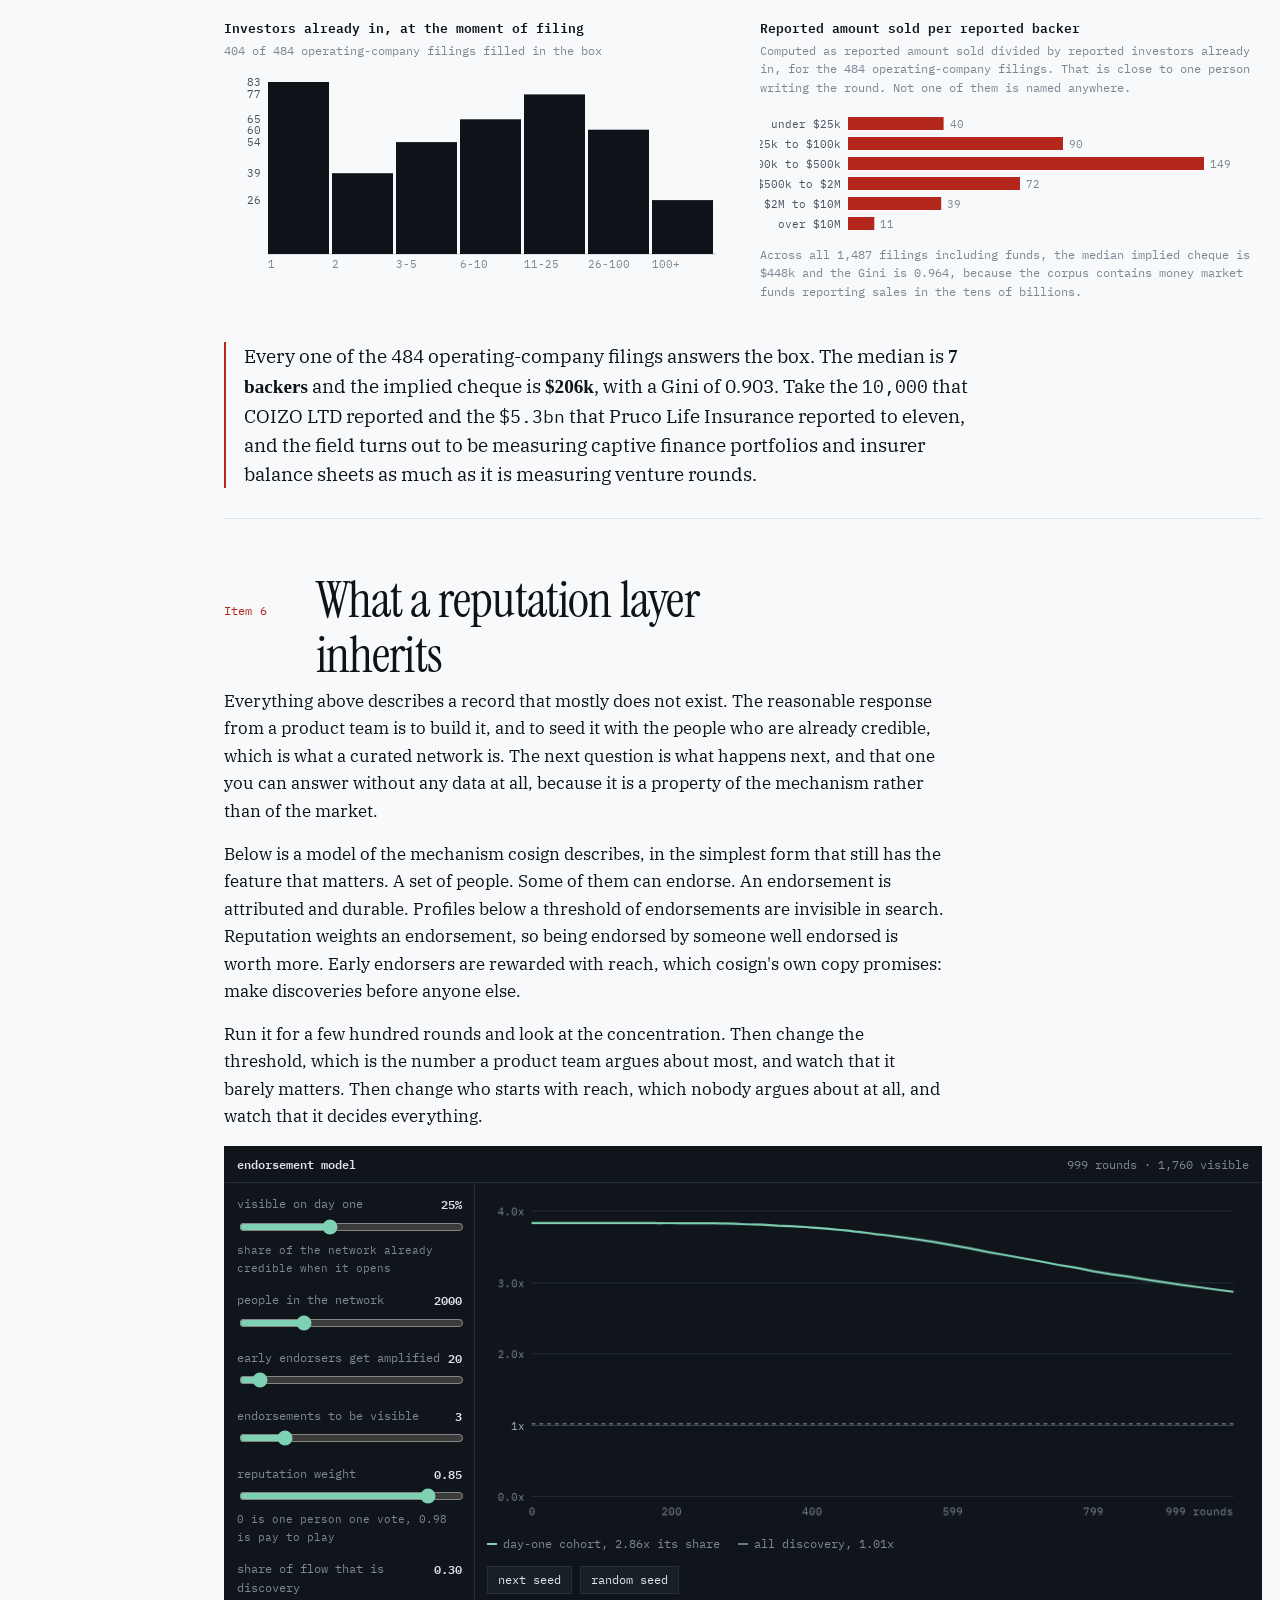
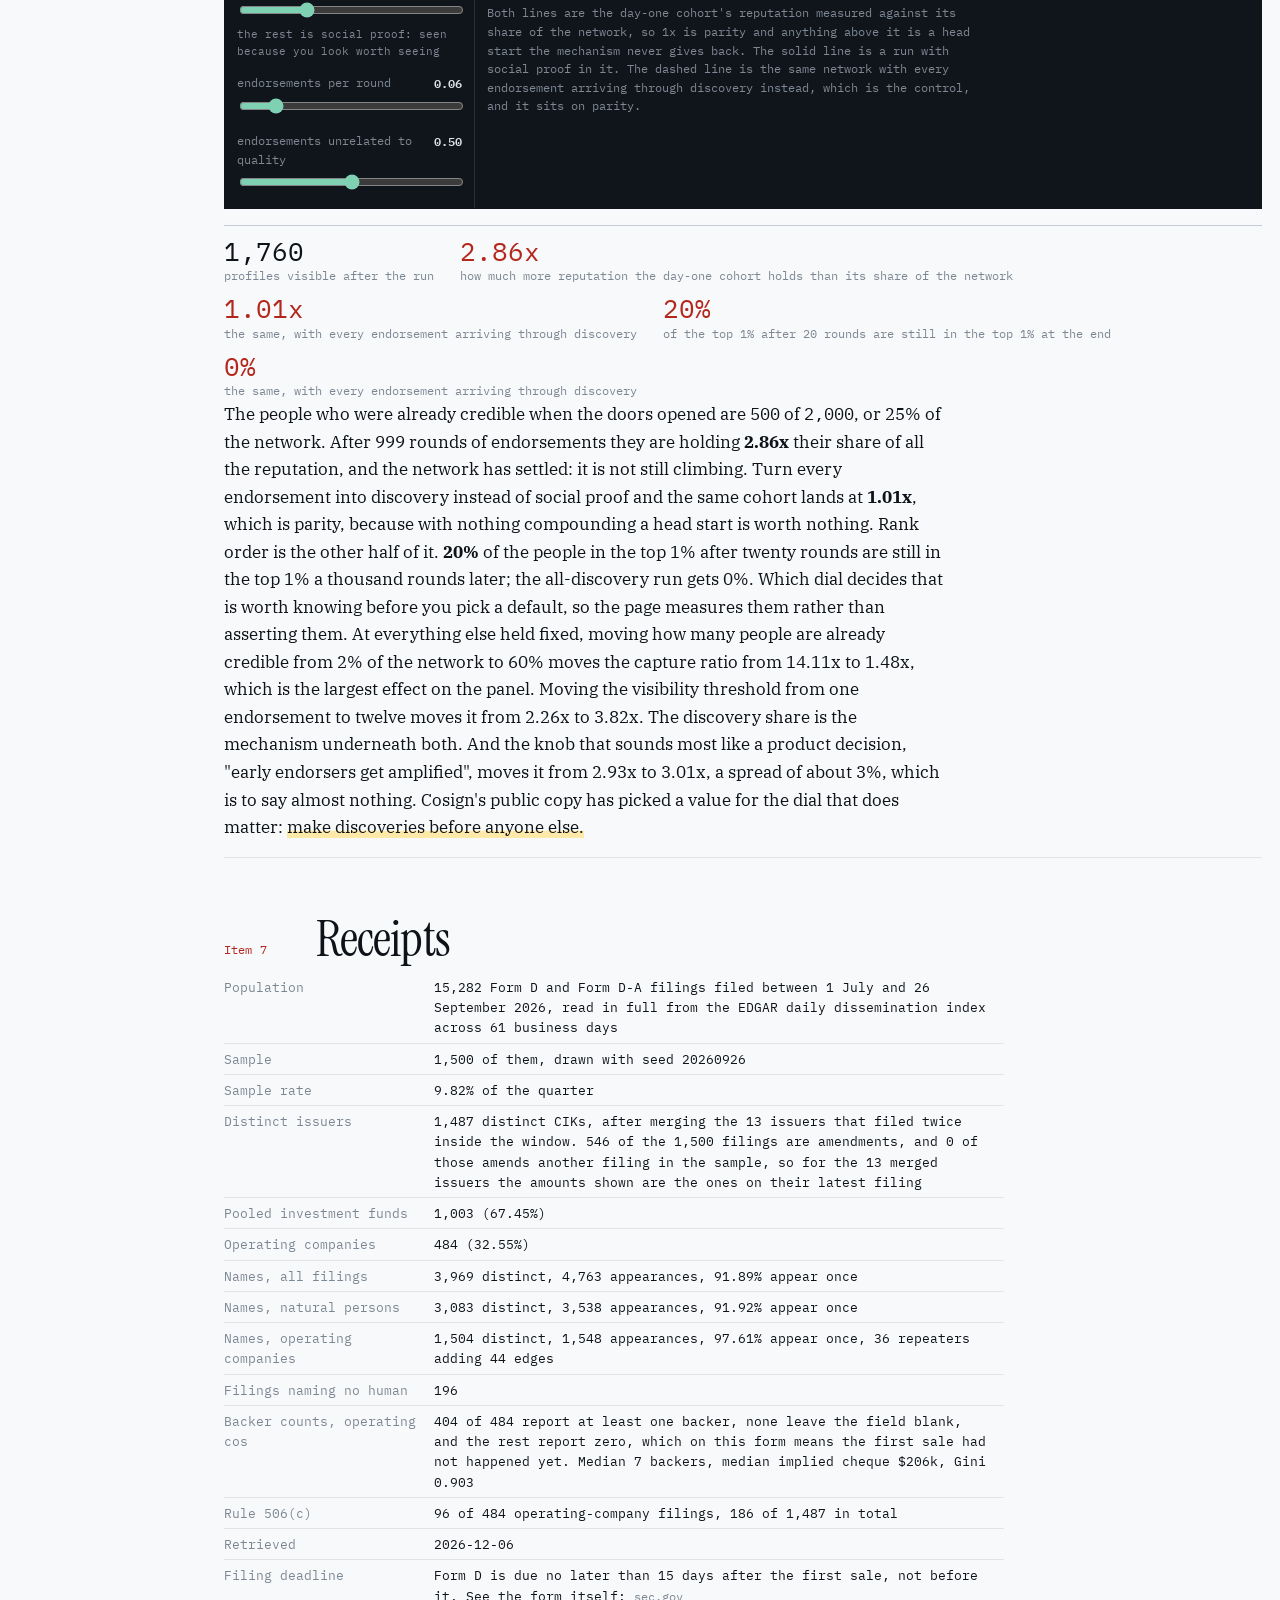
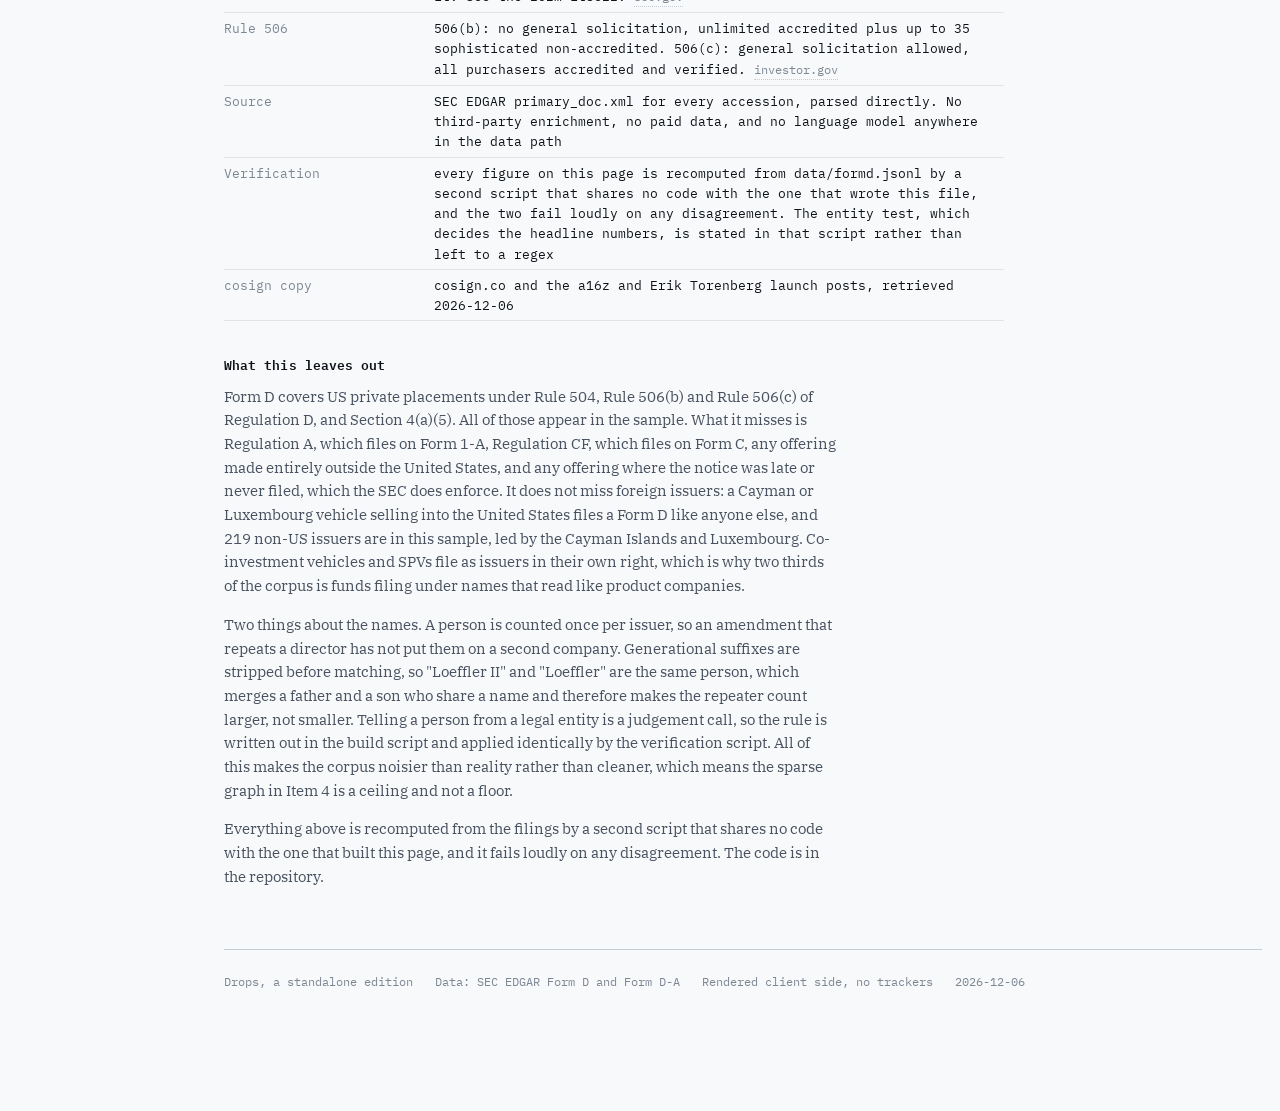
==== commit 5f7b0bdf: "Second audit against EDGAR itself, and a live slider Audit. The first verification pass recomputed t" ====
--- a/site/index.html
+++ b/site/index.html
@@ -142,7 +142,7 @@
     <section id="s3">
       <h2 class="with-no"><span class="item-no">Item 3</span><span>Two thirds of it is not startups</span></h2>
       <p id="dir-intro">Loading the crawl.</p>
-      <p>Form D is filed by anything selling securities under an exemption, which
+      <p>Form D is filed by anything selling securities under Regulation D, which
         includes a great many things that are not companies trying to raise a seed
         round. In this sample <span class="mono" id="fund-n"></span> of
         <span class="mono" id="iss-n"></span> filings are pooled investment funds
@@ -287,11 +287,11 @@
         investors who had already invested in the offering by the time the
         filing was made. Every operating company in the sample answers it. None
         of them leaves it blank. The shape is not the one you would guess. A
-        quarter report a single backer, a third report eleven or more, and the
-        largest single band is three to five. This is not a tail of small
-        friends-and-family cheques. It is mostly small institutional rounds with
-        a handful of buyers each, which is the part of the market nobody has ever
-        felt the need for a directory.</p>
+        quarter report one or two backers, 83 of them exactly one, a third report
+        eleven or more, and the largest single band is three to five. This is not
+        a tail of small friends-and-family cheques. It is mostly small
+        institutional rounds with a handful of buyers each, which is the part of
+        the market nobody has ever felt the need for a directory.</p>
       <p>So the number of people who believed in a startup is on the public
         record, and who they were is not. The form will tell you the shape of a
         cap table at the granularity of a count, and nothing else. Cosign is
@@ -392,11 +392,12 @@
               <button id="sim-shuffle">random seed</button>
             </div>
             <p class="legend" style="color:var(--panel-dim);margin-top:10px">
-              The solid line is the share of all accumulated reputation that
-              belongs to the people who were already visible when the network
-              opened. It starts at everything and settles wherever the mechanism
-              settles it. The dashed line is the same network with every
-              endorsement arriving through discovery, which is the control.
+              Both lines are the day-one cohort's reputation measured against its
+              share of the network, so 1x is parity and anything above it is a
+              head start the mechanism never gives back. The solid line is a run
+              with social proof in it. The dashed line is the same network with
+              every endorsement arriving through discovery instead, which is the
+              control, and it sits on parity.
             </p>
           </div>
         </div>
@@ -413,13 +414,18 @@
       <table class="kv" id="receipts"></table>
 
       <h3>What this leaves out</h3>
-      <p class="small">Form D covers US private placements under Rule 504 and
-        Rule 506 of Regulation D. It misses Rule 504 offerings, Regulation A,
-        Regulation CF, every non-US issuer, every company that raised entirely on
-        SAFEs or internal rounds, and any offering where the notice was late or
-        never filed, which the SEC does enforce. Co-investment vehicles and SPVs
-        file as issuers in their own right, which is why two thirds of the corpus
-        is funds filing under names that read like product companies.</p>
+      <p class="small">Form D covers US private placements under Rule 504,
+        Rule 506(b) and Rule 506(c) of Regulation D, and Section 4(a)(5). All of
+        those appear in the sample. What it misses is Regulation A, which files on
+        Form 1-A, Regulation CF, which files on Form C, any offering made entirely
+        outside the United States, and any offering where the notice was late or
+        never filed, which the SEC does enforce. It does not miss foreign issuers:
+        a Cayman or Luxembourg vehicle selling into the United States files a
+        Form D like anyone else, and <span class="mono" id="nonus"></span> non-US
+        issuers are in this sample, led by the Cayman Islands and Luxembourg.
+        Co-investment vehicles and SPVs file as issuers in their own right, which
+        is why two thirds of the corpus is funds filing under names that read like
+        product companies.</p>
       <p class="small">Two things about the names. A person is counted once per
         issuer, so an amendment that repeats a director has not put them on a
         second company. Generational suffixes are stripped before matching, so
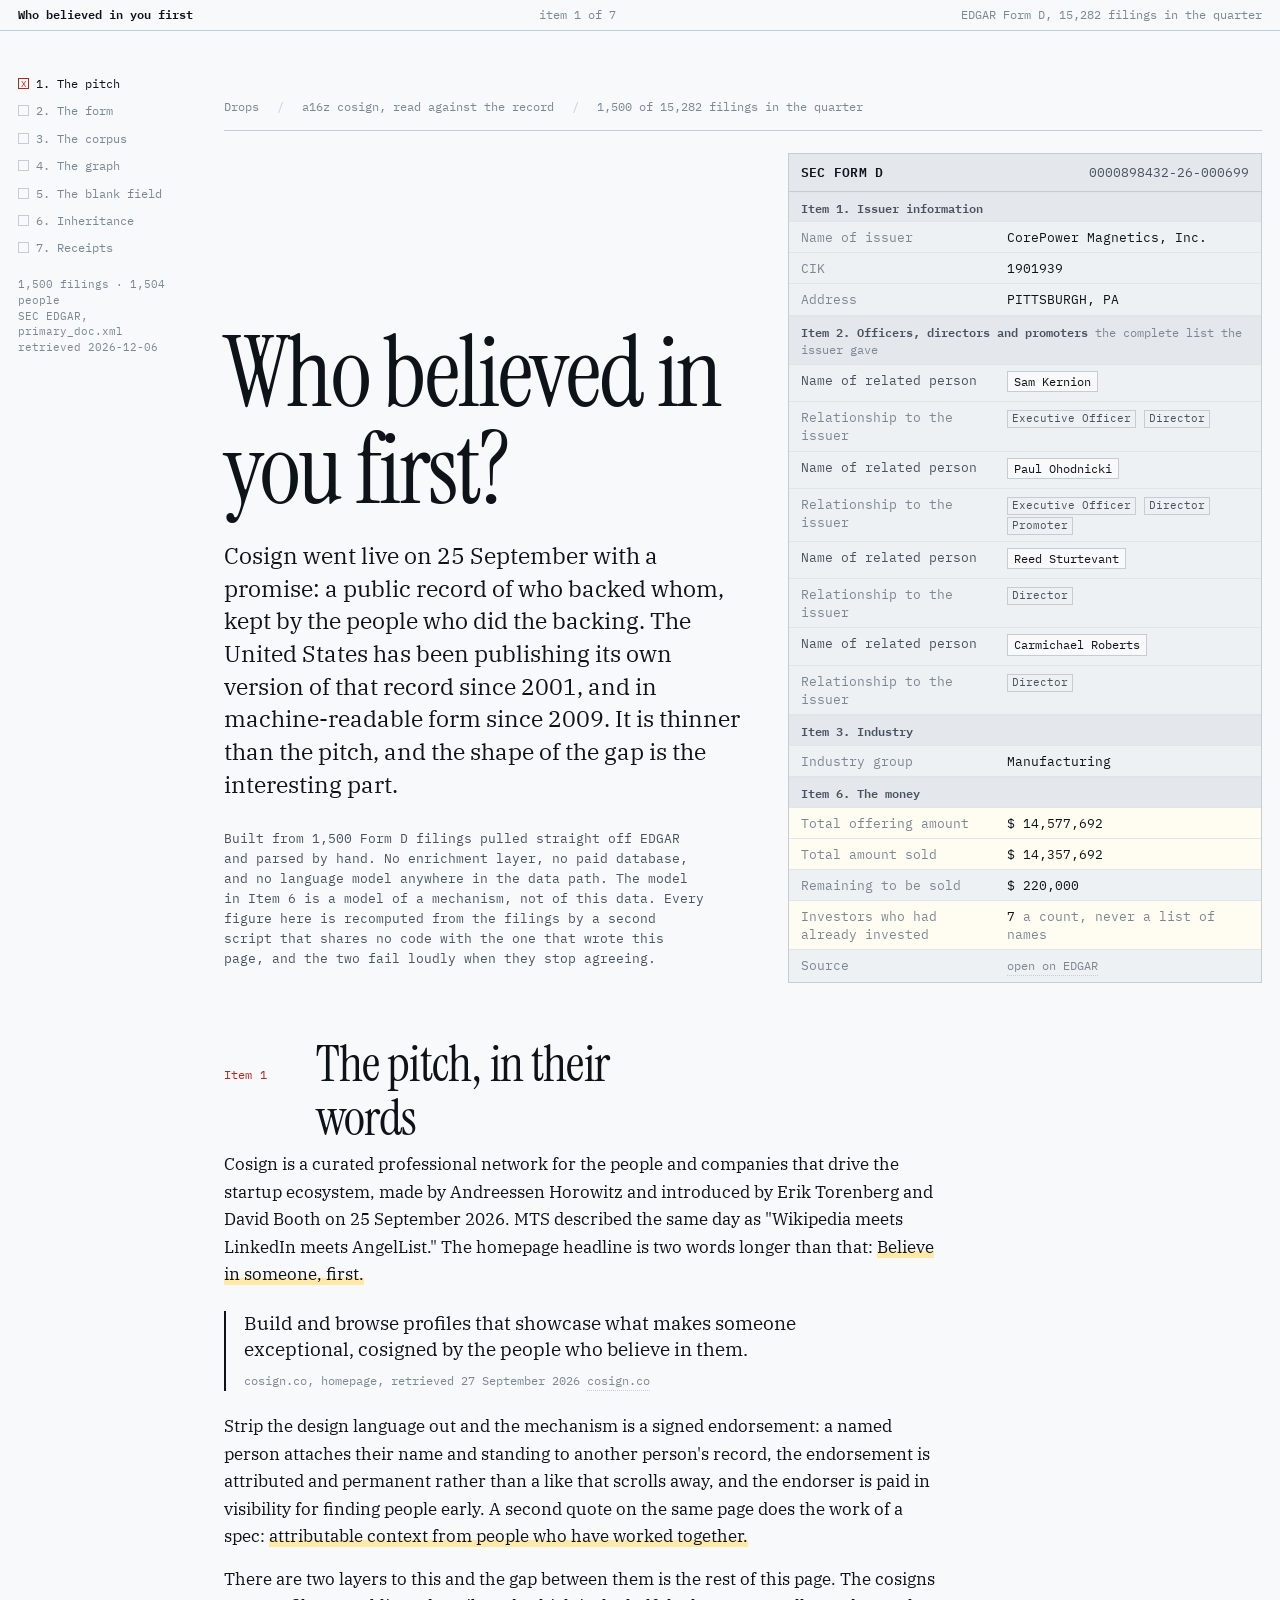
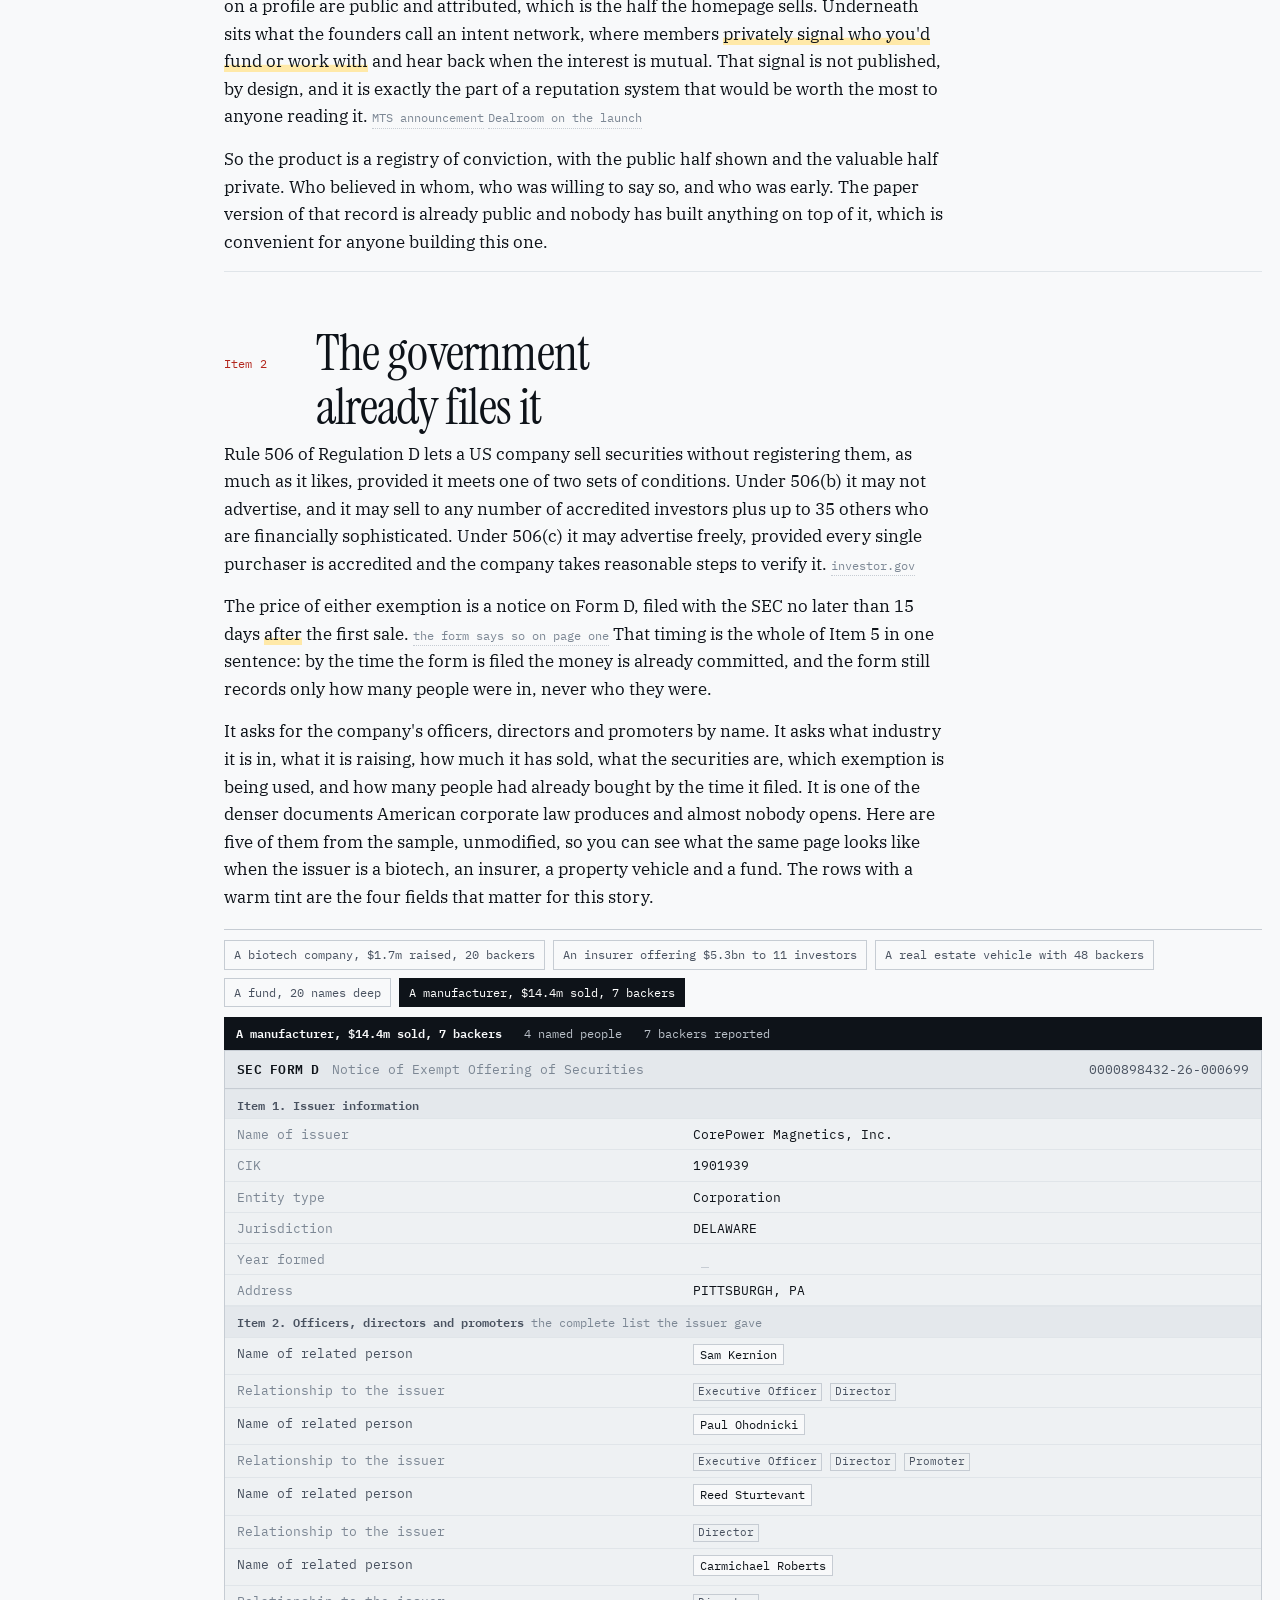
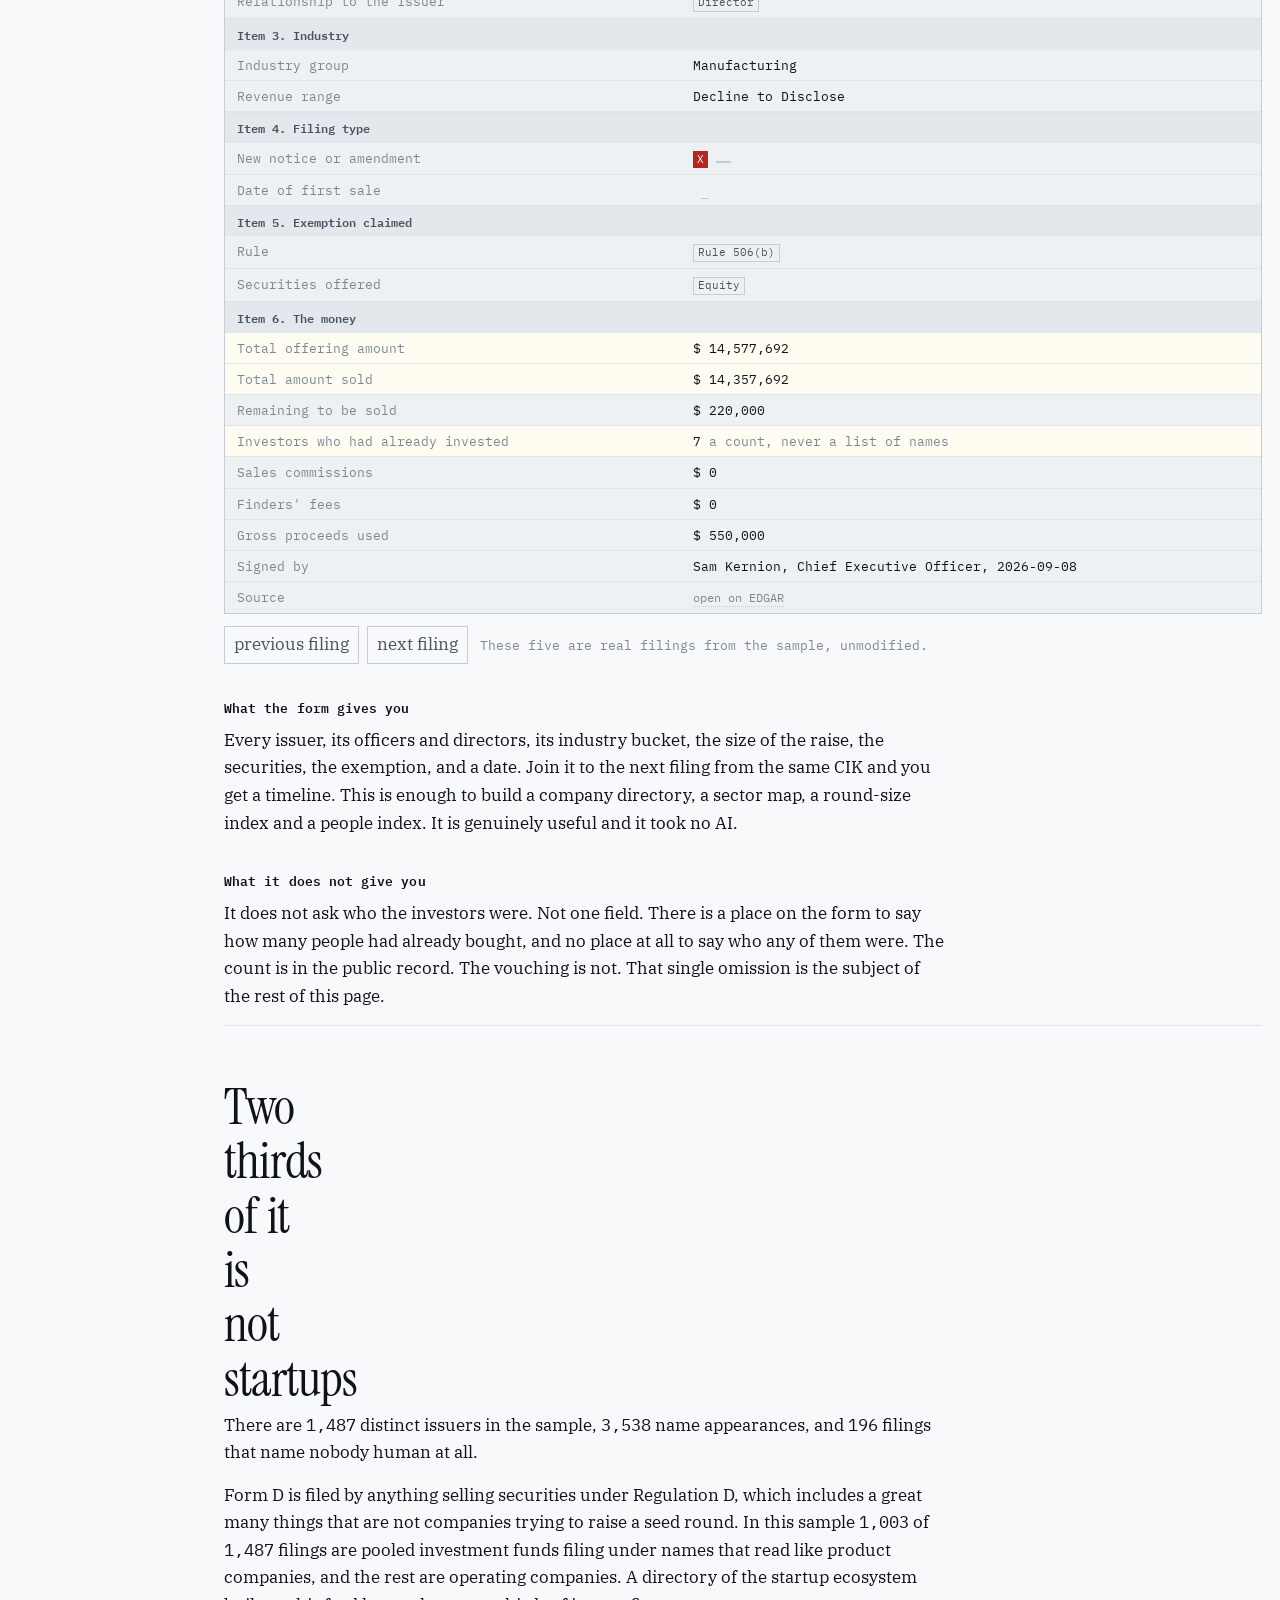
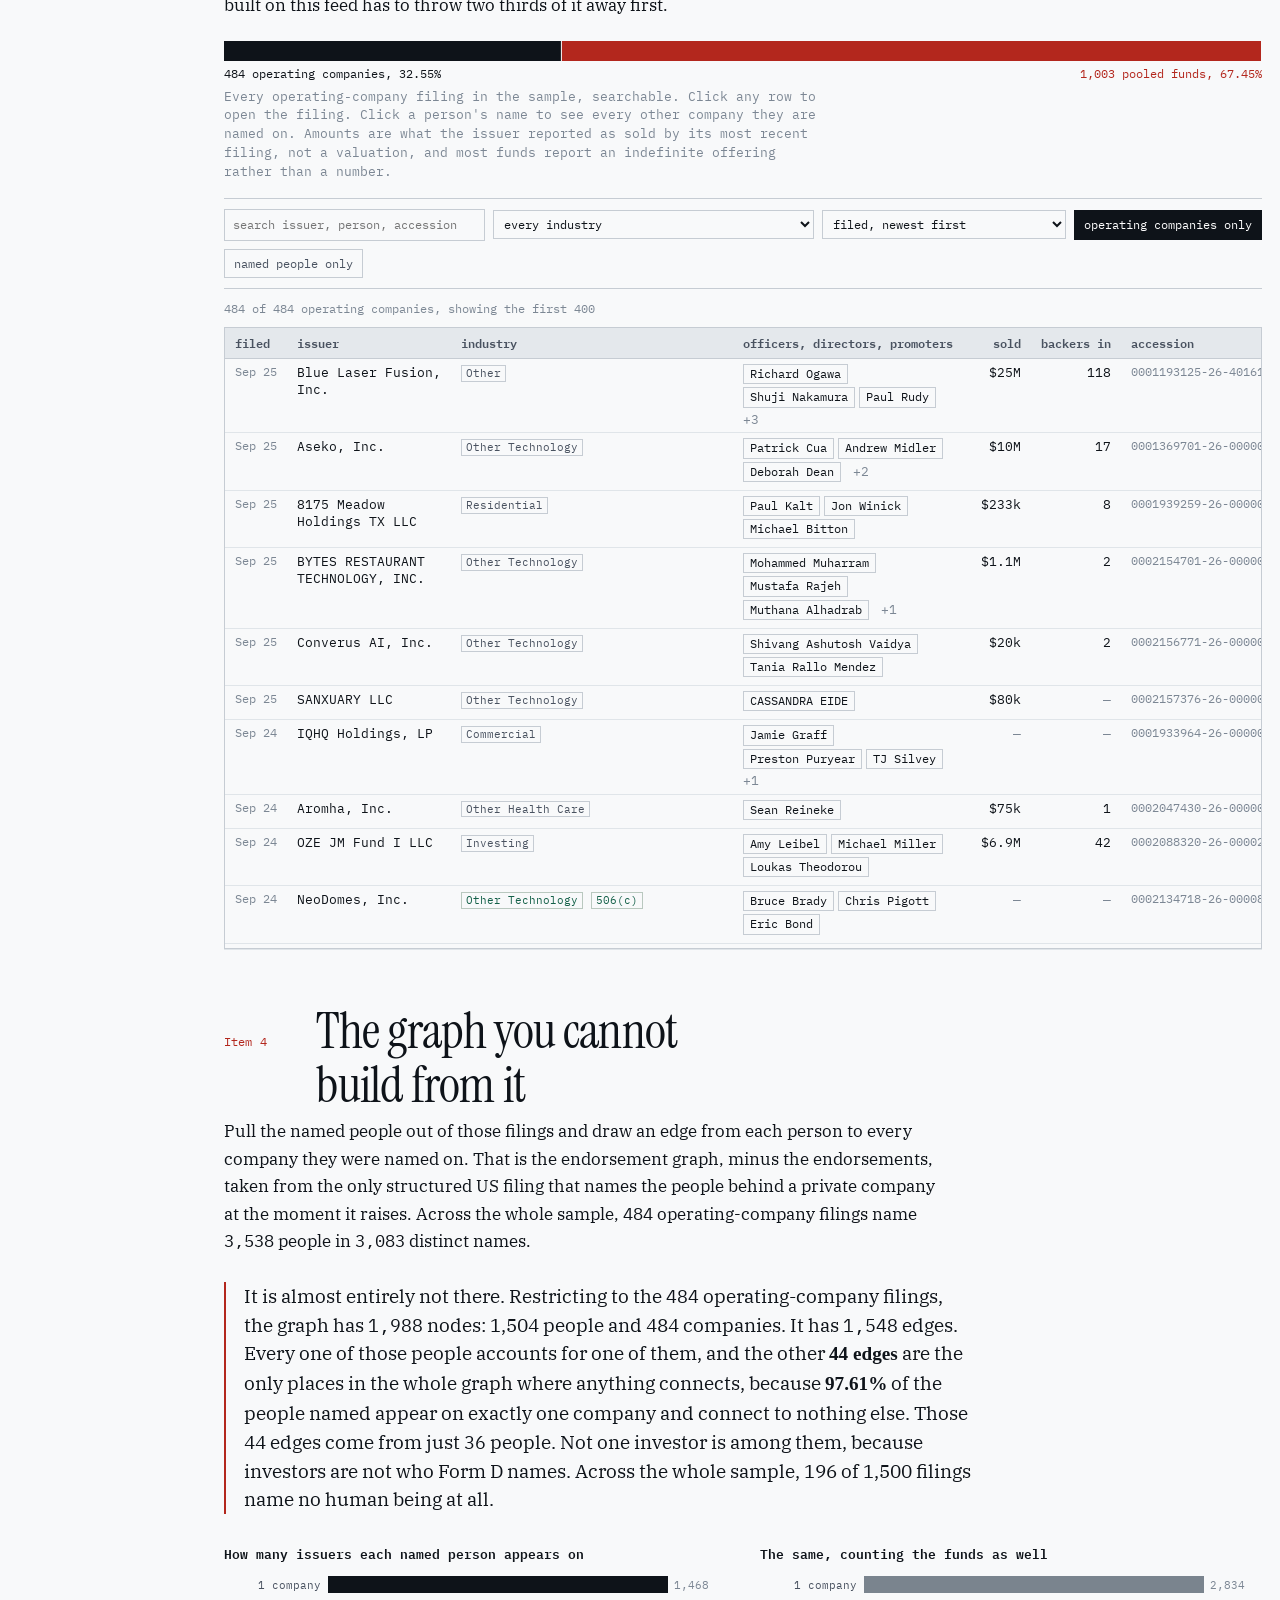
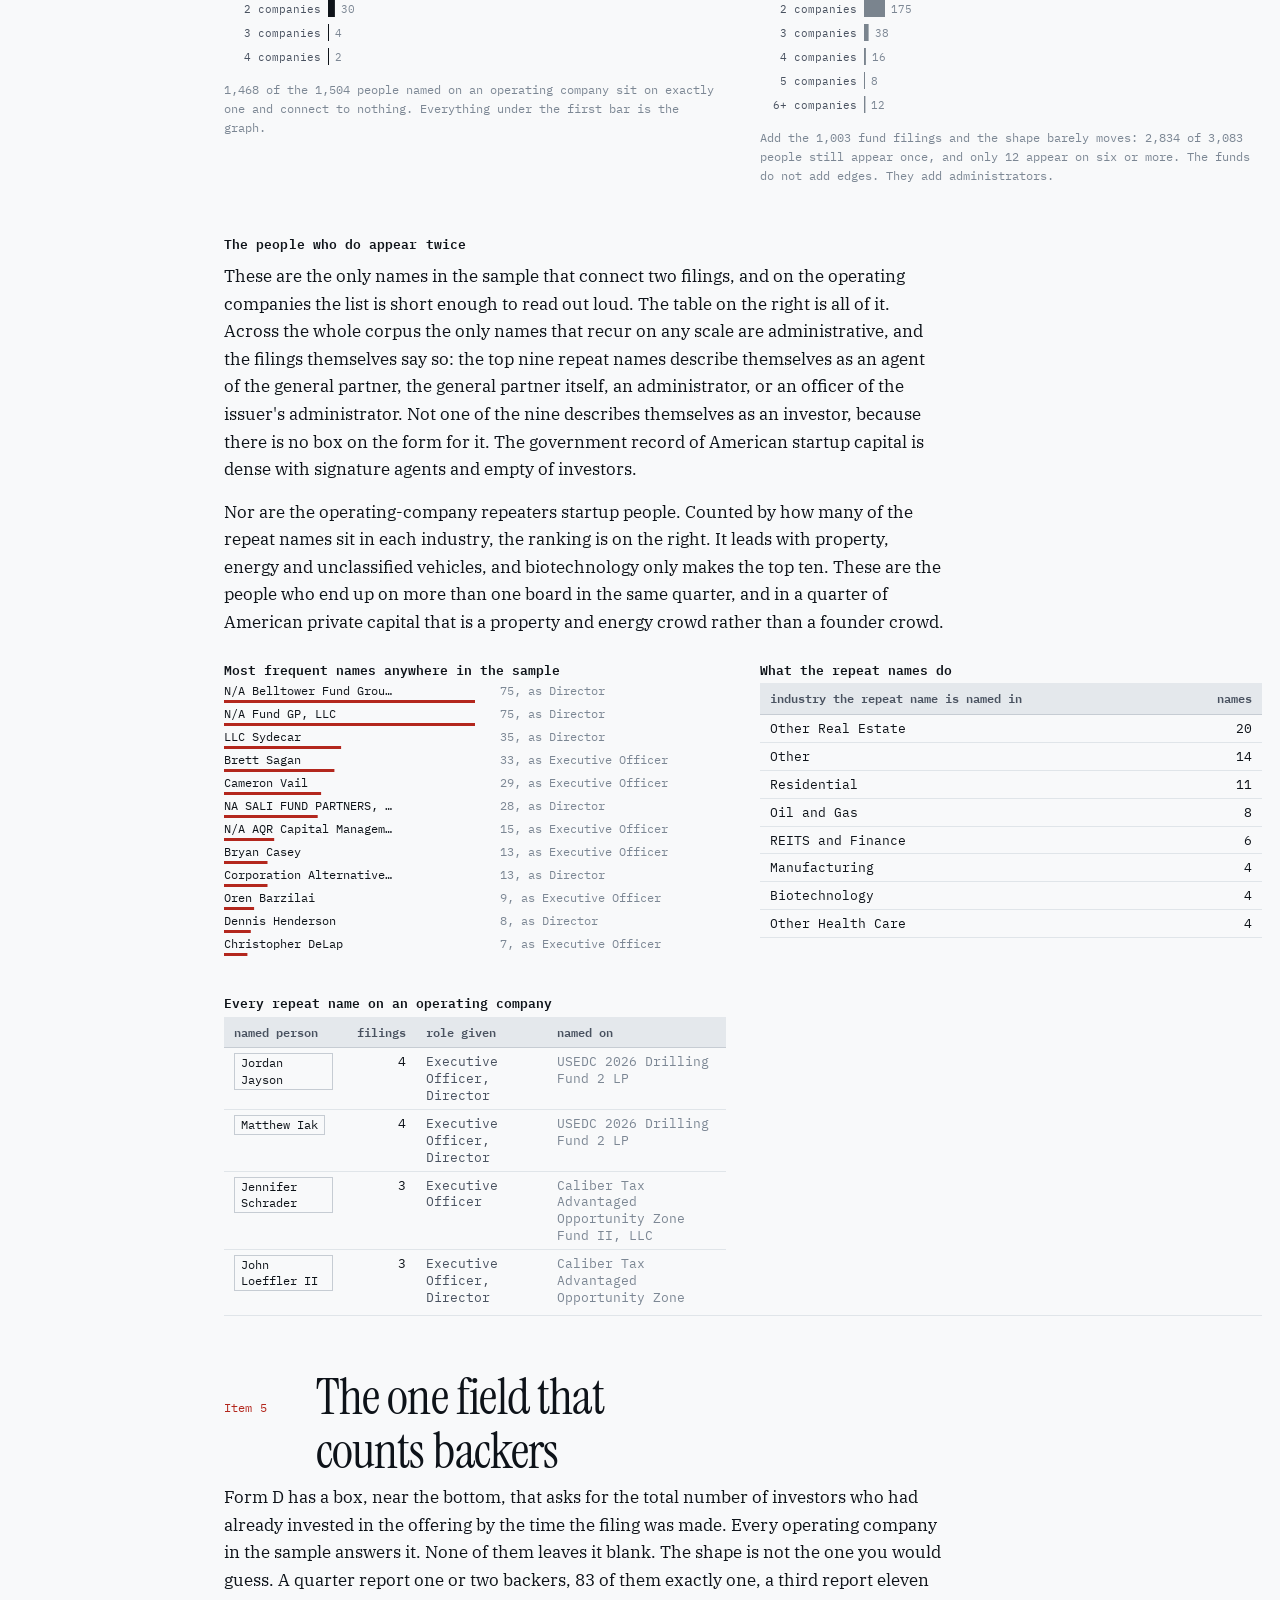
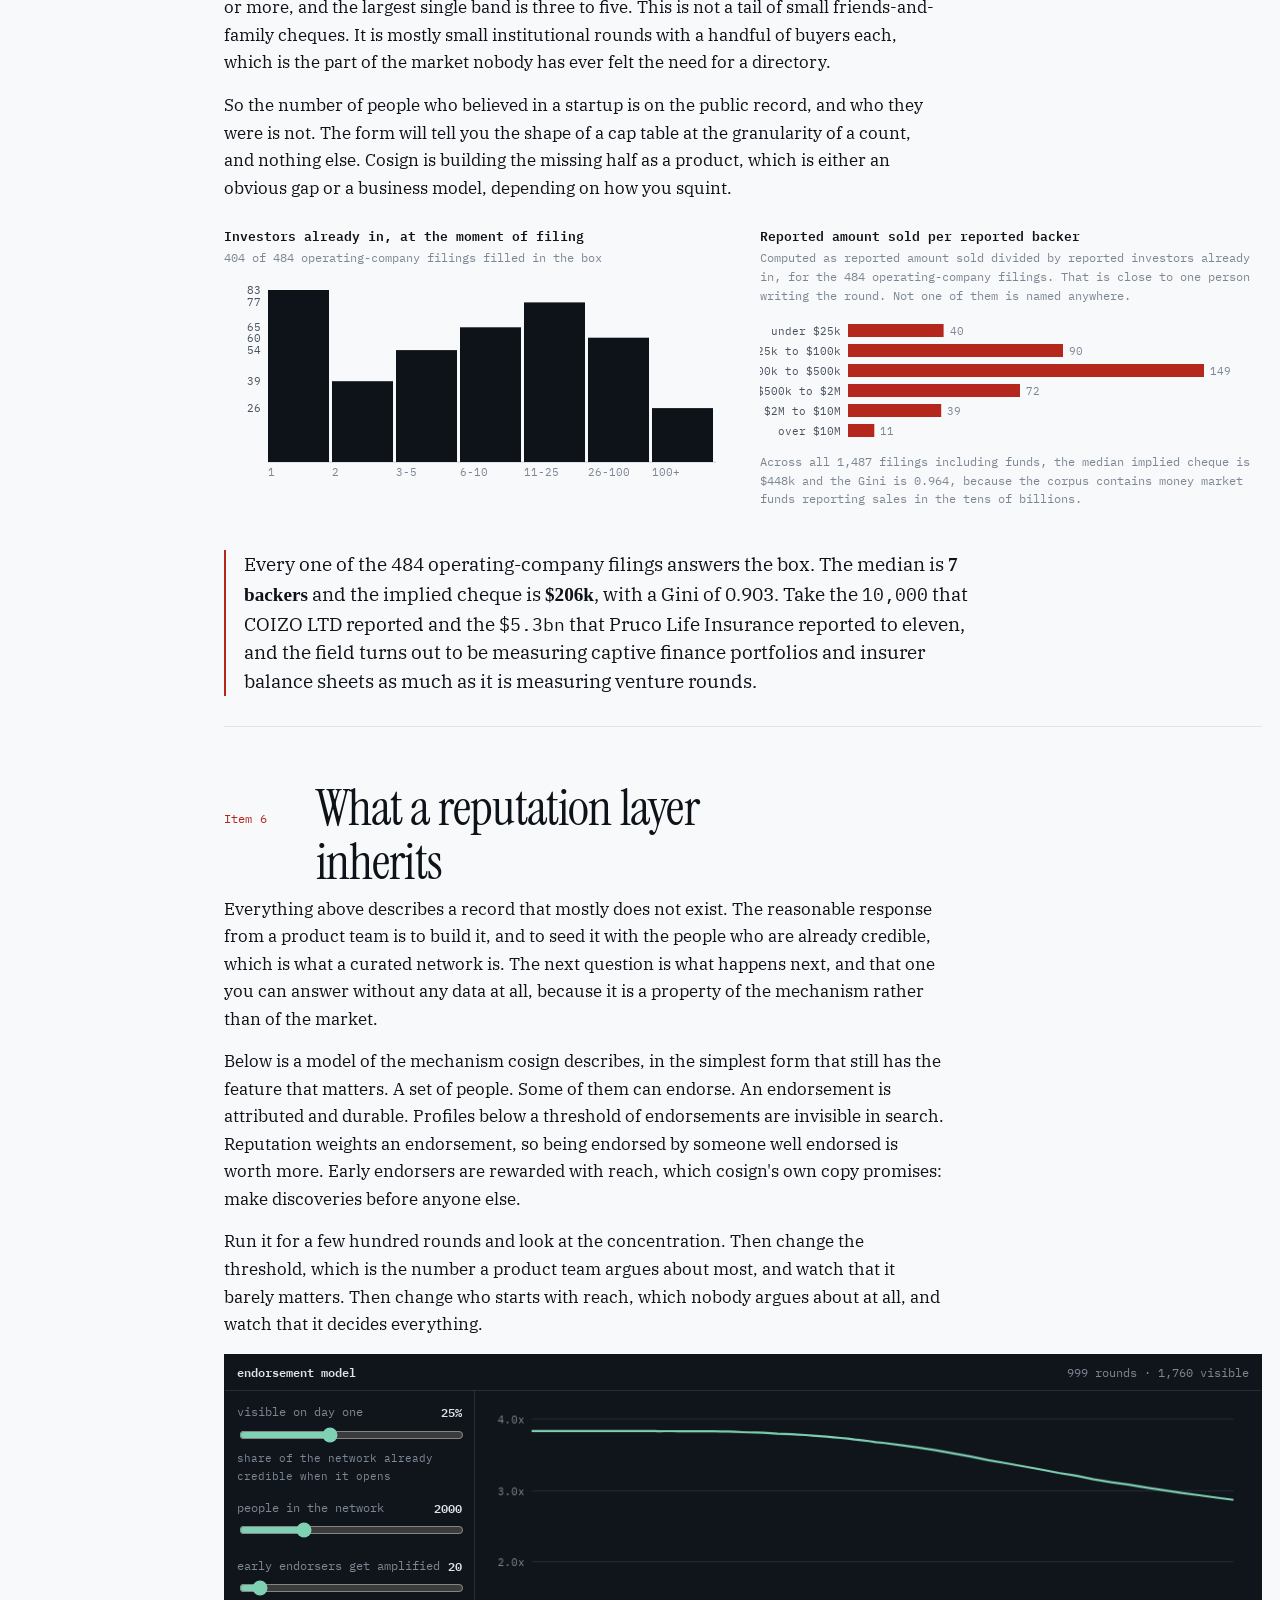
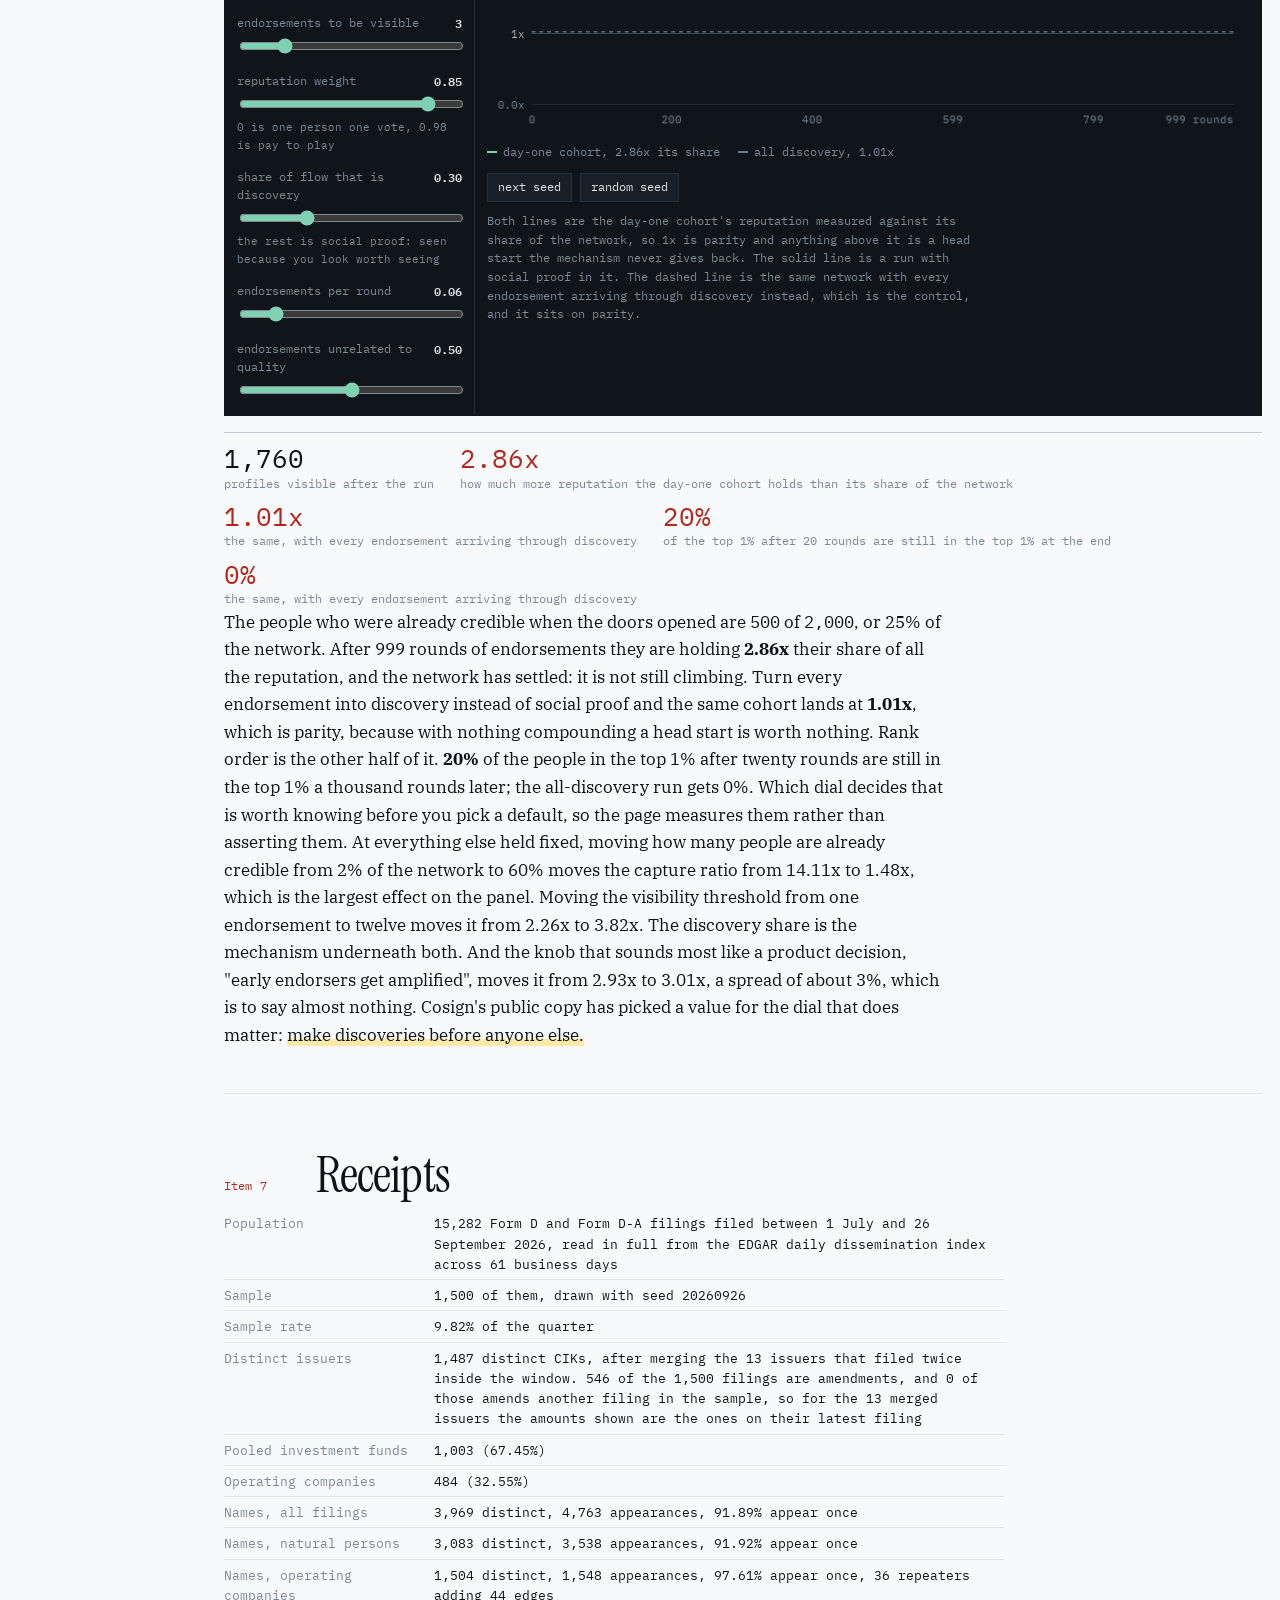
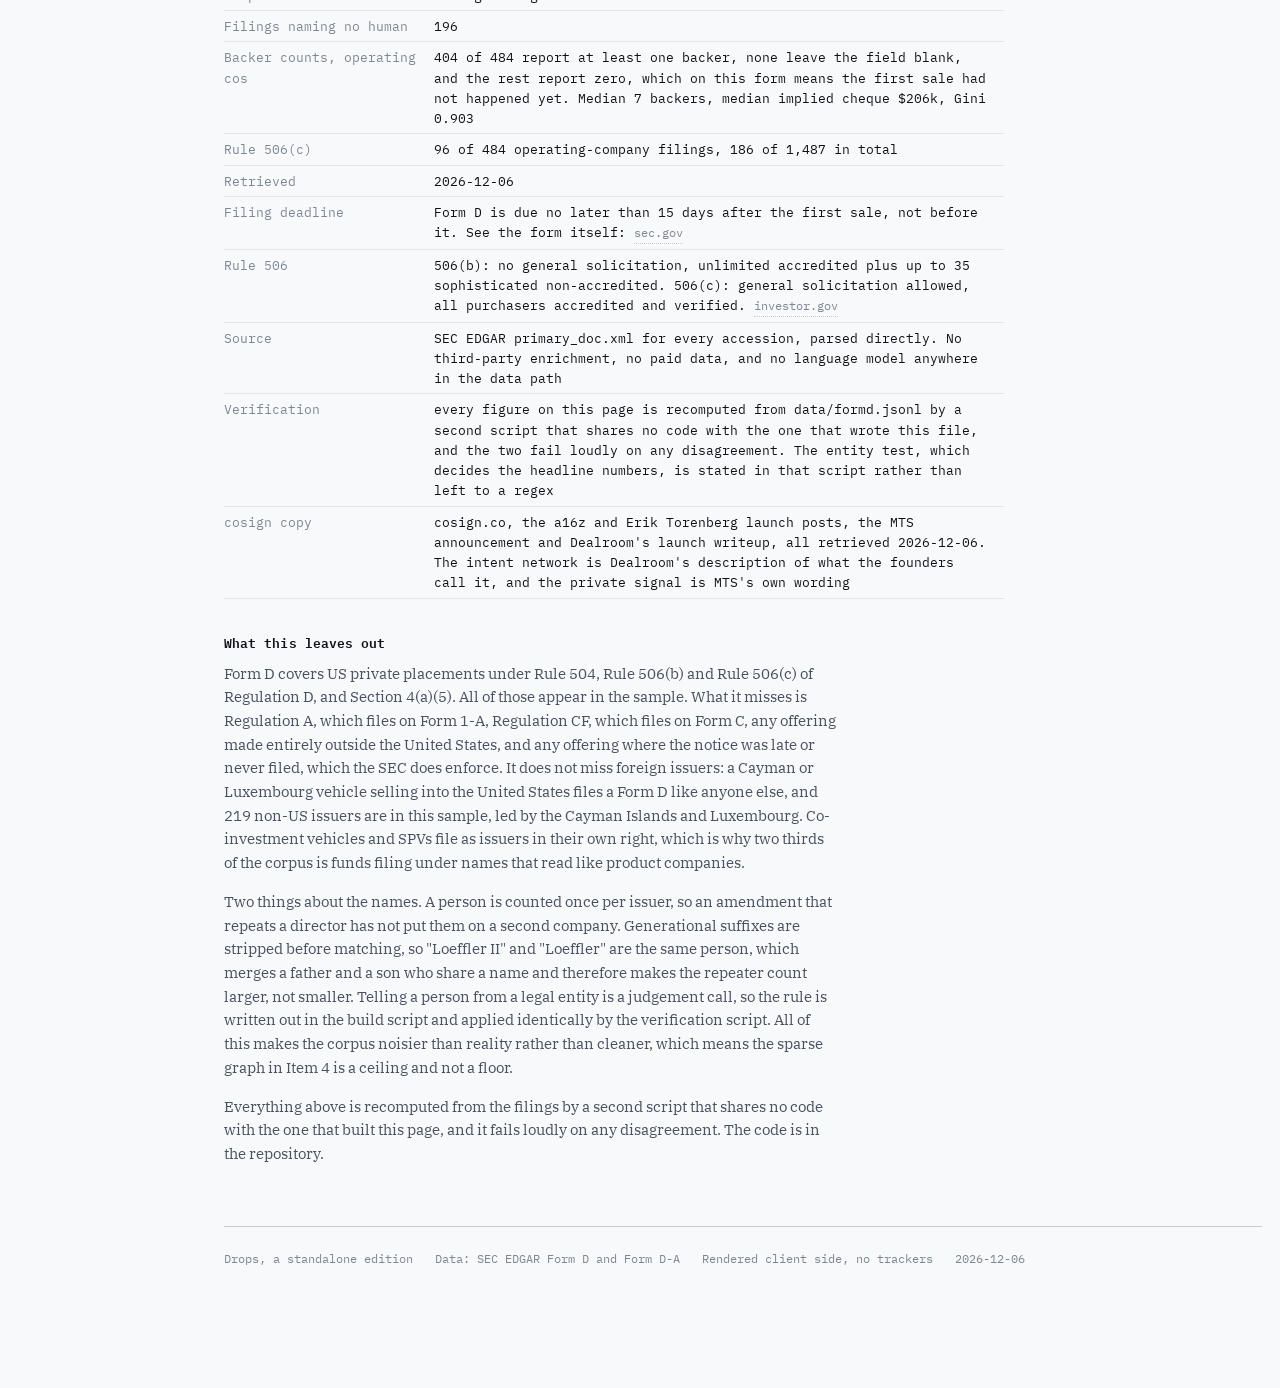
==== commit bbd3b7af: "Make the dashed control line move with the slider, and a third audit The slider. The first fix was m" ====
--- a/site/index.html
+++ b/site/index.html
@@ -66,11 +66,12 @@
     <!-- ============================================================ item 1 -->
     <section id="s1">
       <h2 class="with-no"><span class="item-no">Item 1</span><span>The pitch, in their words</span></h2>
-      <p>Cosign is a curated professional network for people and companies in
-        the startup ecosystem, published by Andreessen Horowitz and introduced
-        by Erik Torenberg on 25 September 2026. MTS described the same day as
-        "Wikipedia meets LinkedIn meets AngelList." The homepage headline is two
-        words longer than that: <em class="term">Believe in someone, first.</em></p>
+      <p>Cosign is a curated professional network for the people and companies
+        that drive the startup ecosystem, made by Andreessen Horowitz and
+        introduced by Erik Torenberg and David Booth on 25 September 2026. MTS
+        described the same day as "Wikipedia meets LinkedIn meets AngelList." The
+        homepage headline is two words longer than that:
+        <em class="term">Believe in someone, first.</em></p>
 
       <blockquote>
         <p>Build and browse profiles that showcase what makes someone
@@ -87,10 +88,24 @@
         a spec: <em class="term">attributable context from people who have
         worked together.</em></p>
 
-      <p>So the product is a registry of conviction. Who believed in whom, who
-        said so in public, and who was early. That is a good idea and it is not
-        an original one, which is convenient, because the paper version of it is
-        public and nobody has built anything on top of it.</p>
+      <p>There are two layers to this and the gap between them is the rest of
+        this page. The cosigns on a profile are public and attributed, which is
+        the half the homepage sells. Underneath sits what the founders call an
+        intent network, where members
+        <em class="term">privately signal who you'd fund or work with</em> and
+        hear back when the interest is mutual. That signal is not published, by
+        design, and it is exactly the part of a reputation system that would be
+        worth the most to anyone reading it.
+        <a class="src" href="https://x.com/MTSlive/status/2103504351797092668"
+           target="_blank" rel="noopener">MTS announcement</a>
+        <a class="src" href="https://app.dealroom.co/news/note/a16z-launches-cosign-a-curated-professional-network-for-the-startup-community"
+           target="_blank" rel="noopener">Dealroom on the launch</a></p>
+
+      <p>So the product is a registry of conviction, with the public half shown
+        and the valuable half private. Who believed in whom, who was willing to
+        say so, and who was early. The paper version of that record is already
+        public and nobody has built anything on top of it, which is convenient
+        for anyone building this one.</p>
     </section>
 
     <!-- ============================================================ item 2 -->
@@ -405,7 +420,8 @@
 
       <div class="readout mono" id="sim-readout"></div>
 
-      <p id="sim-verdict"></p>
+      <p id="sim-verdict" class="pending"></p>
+      <p class="legend mono" id="sim-prose-status" style="color:var(--ink-3)"></p>
     </section>
 
     <!-- ============================================================ item 7 -->
--- a/site/style.css
+++ b/site/style.css
@@ -513,6 +513,9 @@
 .chart .sub { font-family: var(--mono); font-size: 11.5px; color: var(--ink-3); margin: 0 0 10px; }
 .bars { display: block; max-width: 100%; height: auto; }
 .legend { font-family: var(--mono); font-size: 11.5px; color: var(--ink-3); margin-top: 6px; }
+
+#sim-verdict.pending { opacity: 0.5; }
+#sim-prose-status { font-size: 11.5px; margin: 0 0 15px; min-height: 1.2em; }
 
 .finding {
   font-size: clamp(1.06rem, 1.5vw, 1.22rem);
@@ -710,7 +713,10 @@
   section { padding-top: 40px; }
   .sim { grid-template-columns: 1fr; }
   .charts { grid-template-columns: 1fr; }
-  .finding {
+  #sim-verdict.pending { opacity: 0.5; }
+#sim-prose-status { font-size: 11.5px; margin: 0 0 15px; min-height: 1.2em; }
+
+.finding {
   font-size: clamp(1.06rem, 1.5vw, 1.22rem);
   line-height: 1.5;
   color: var(--ink);
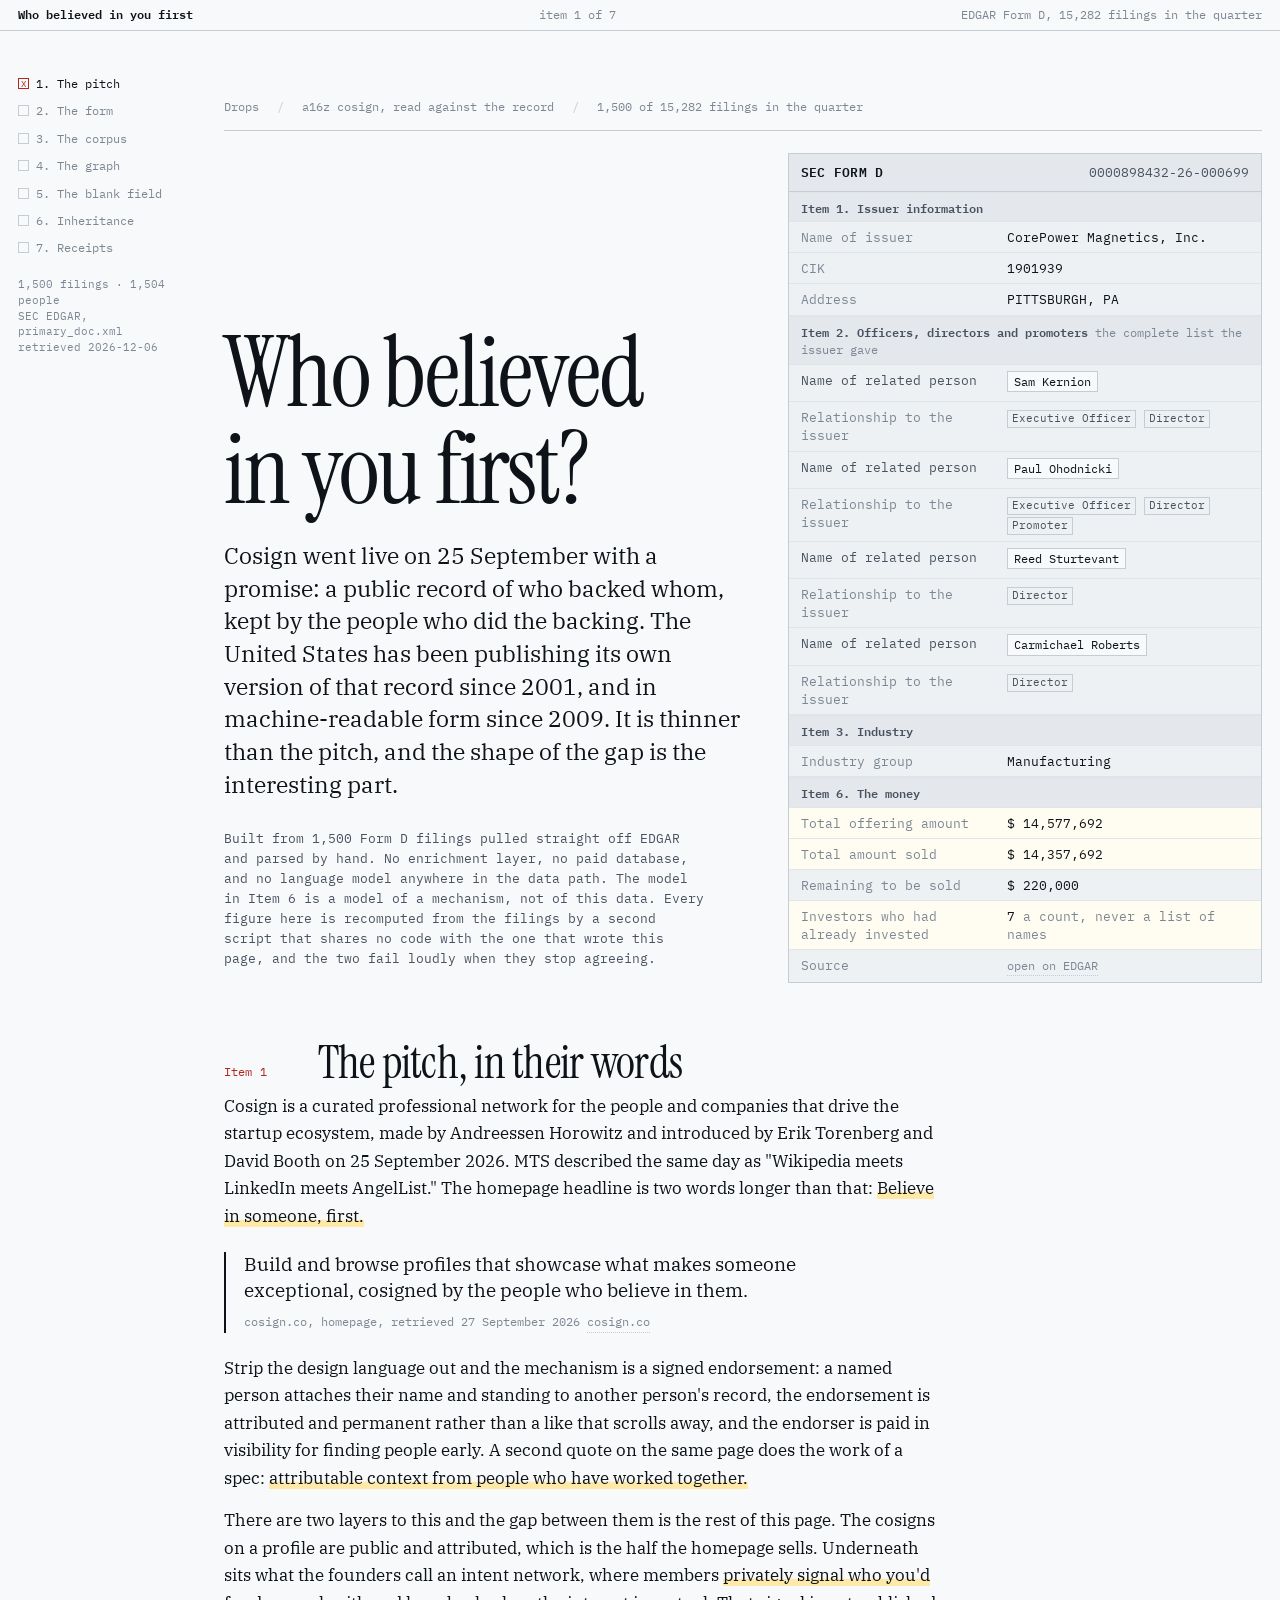
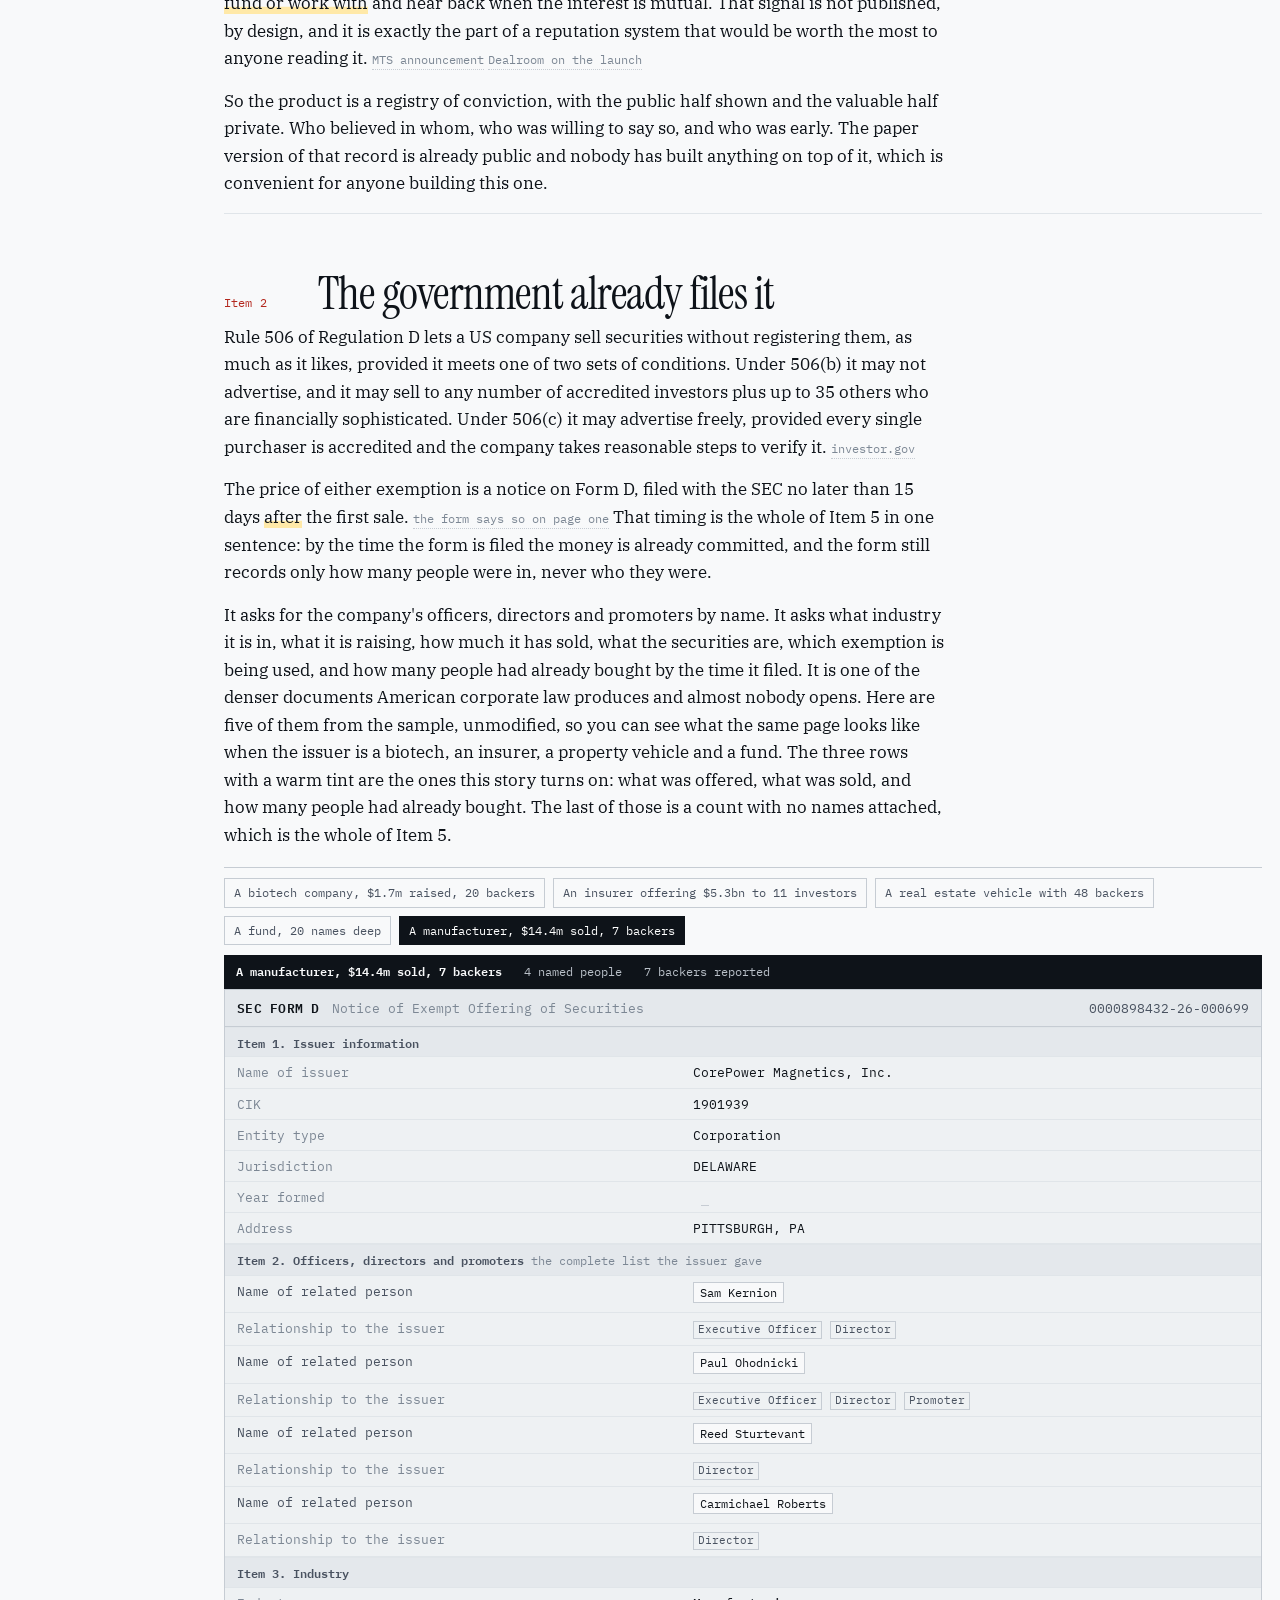
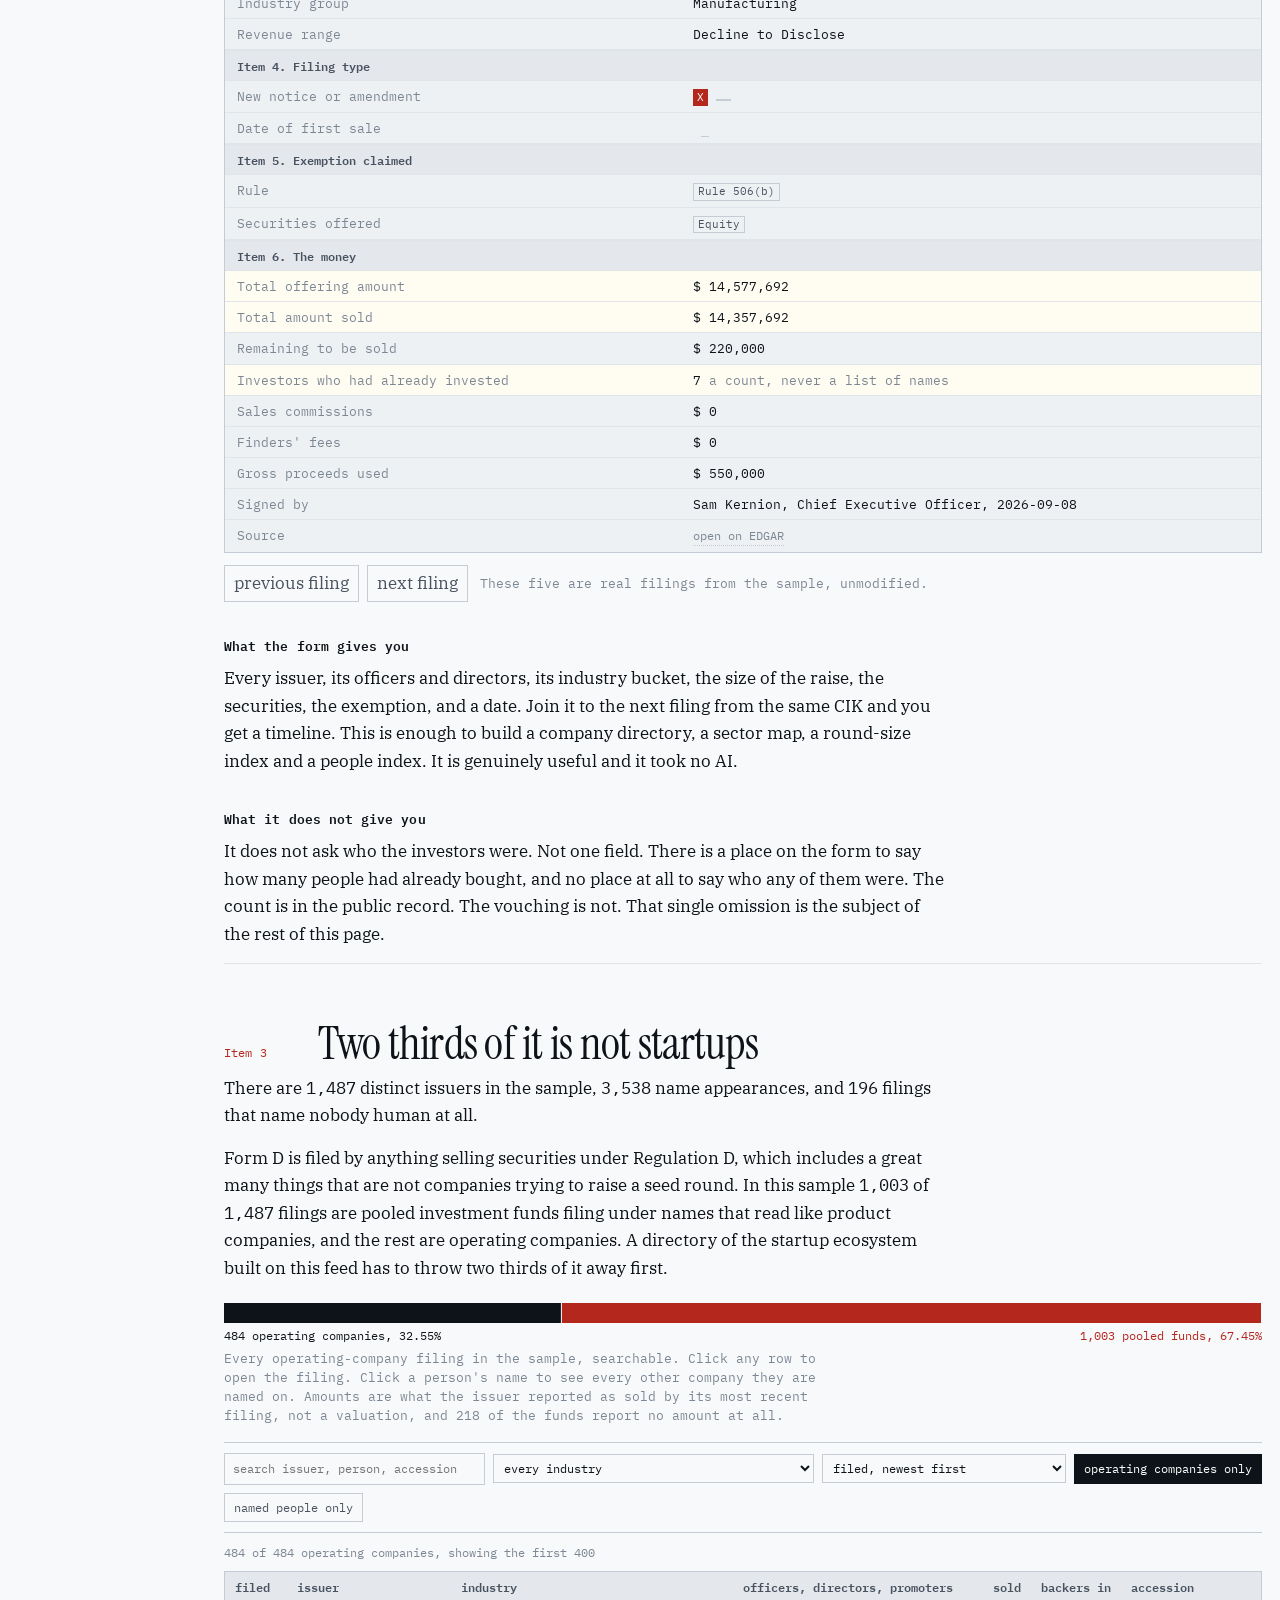
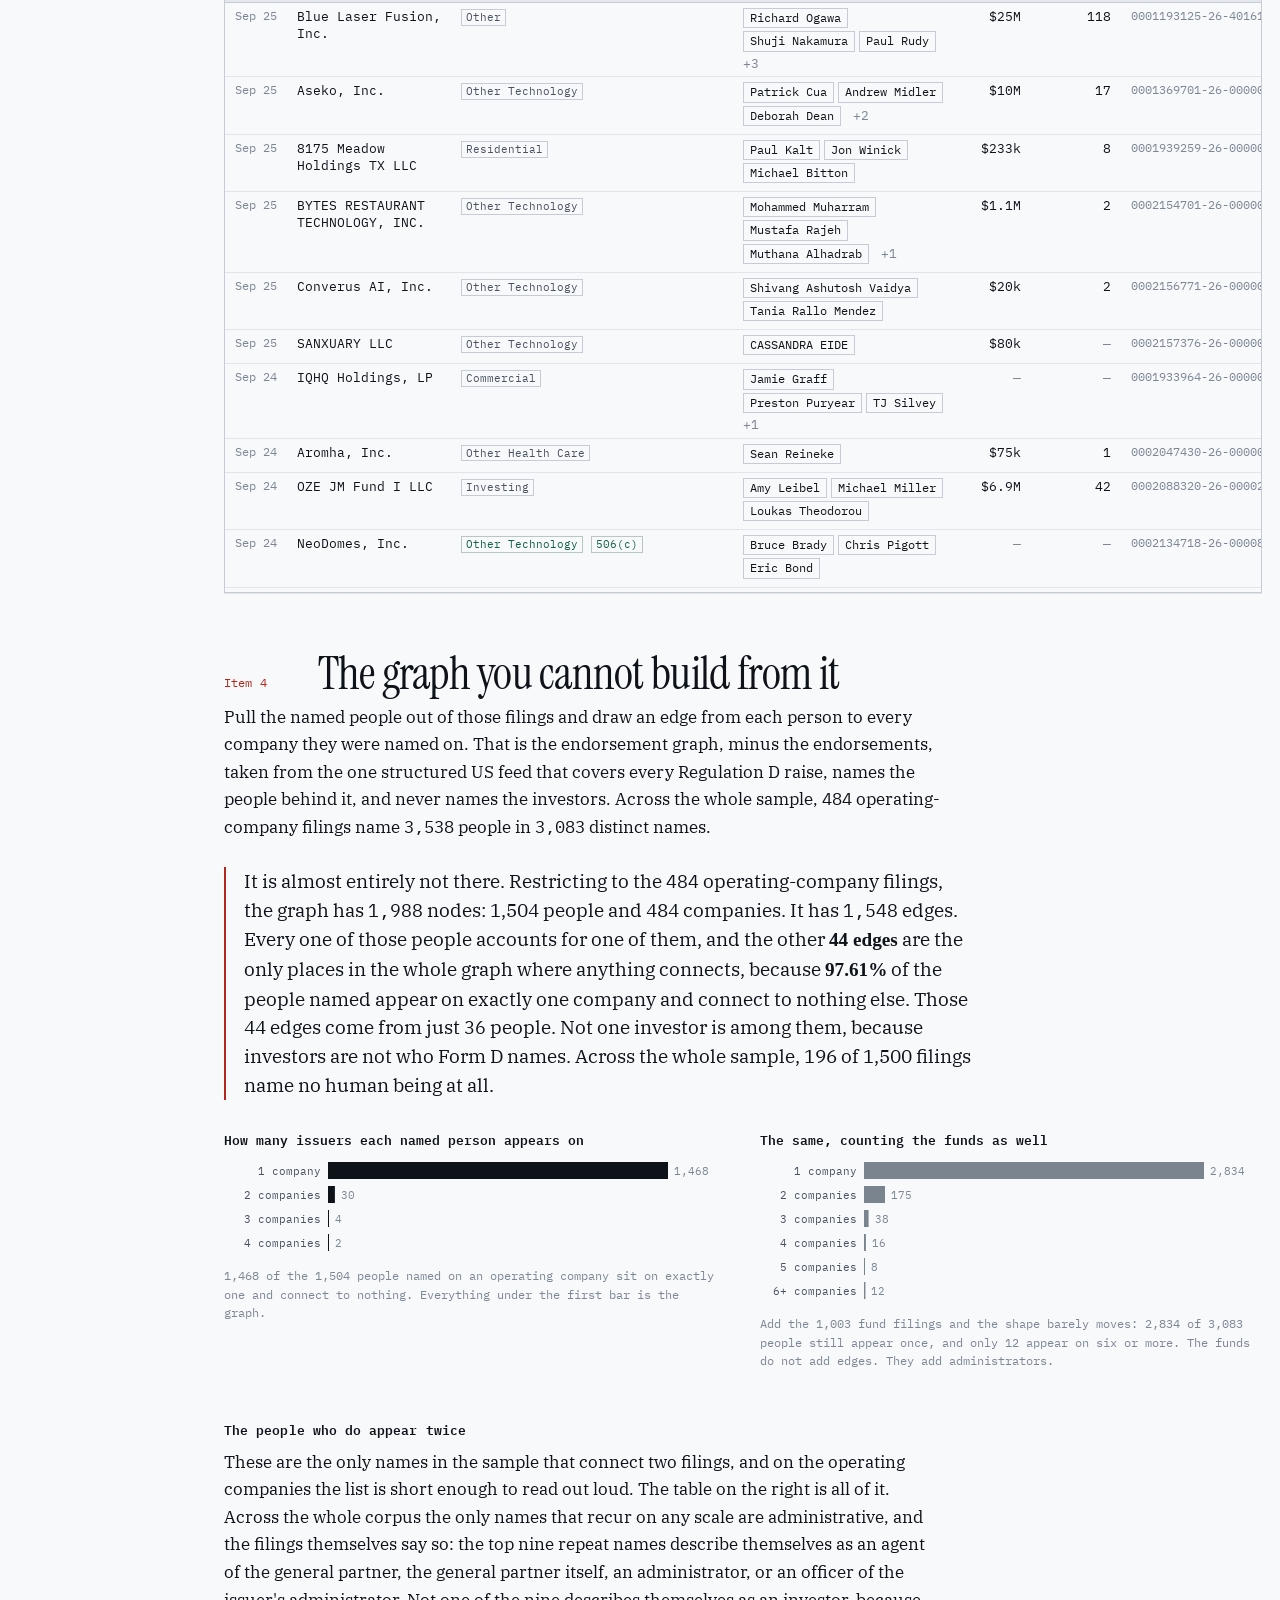
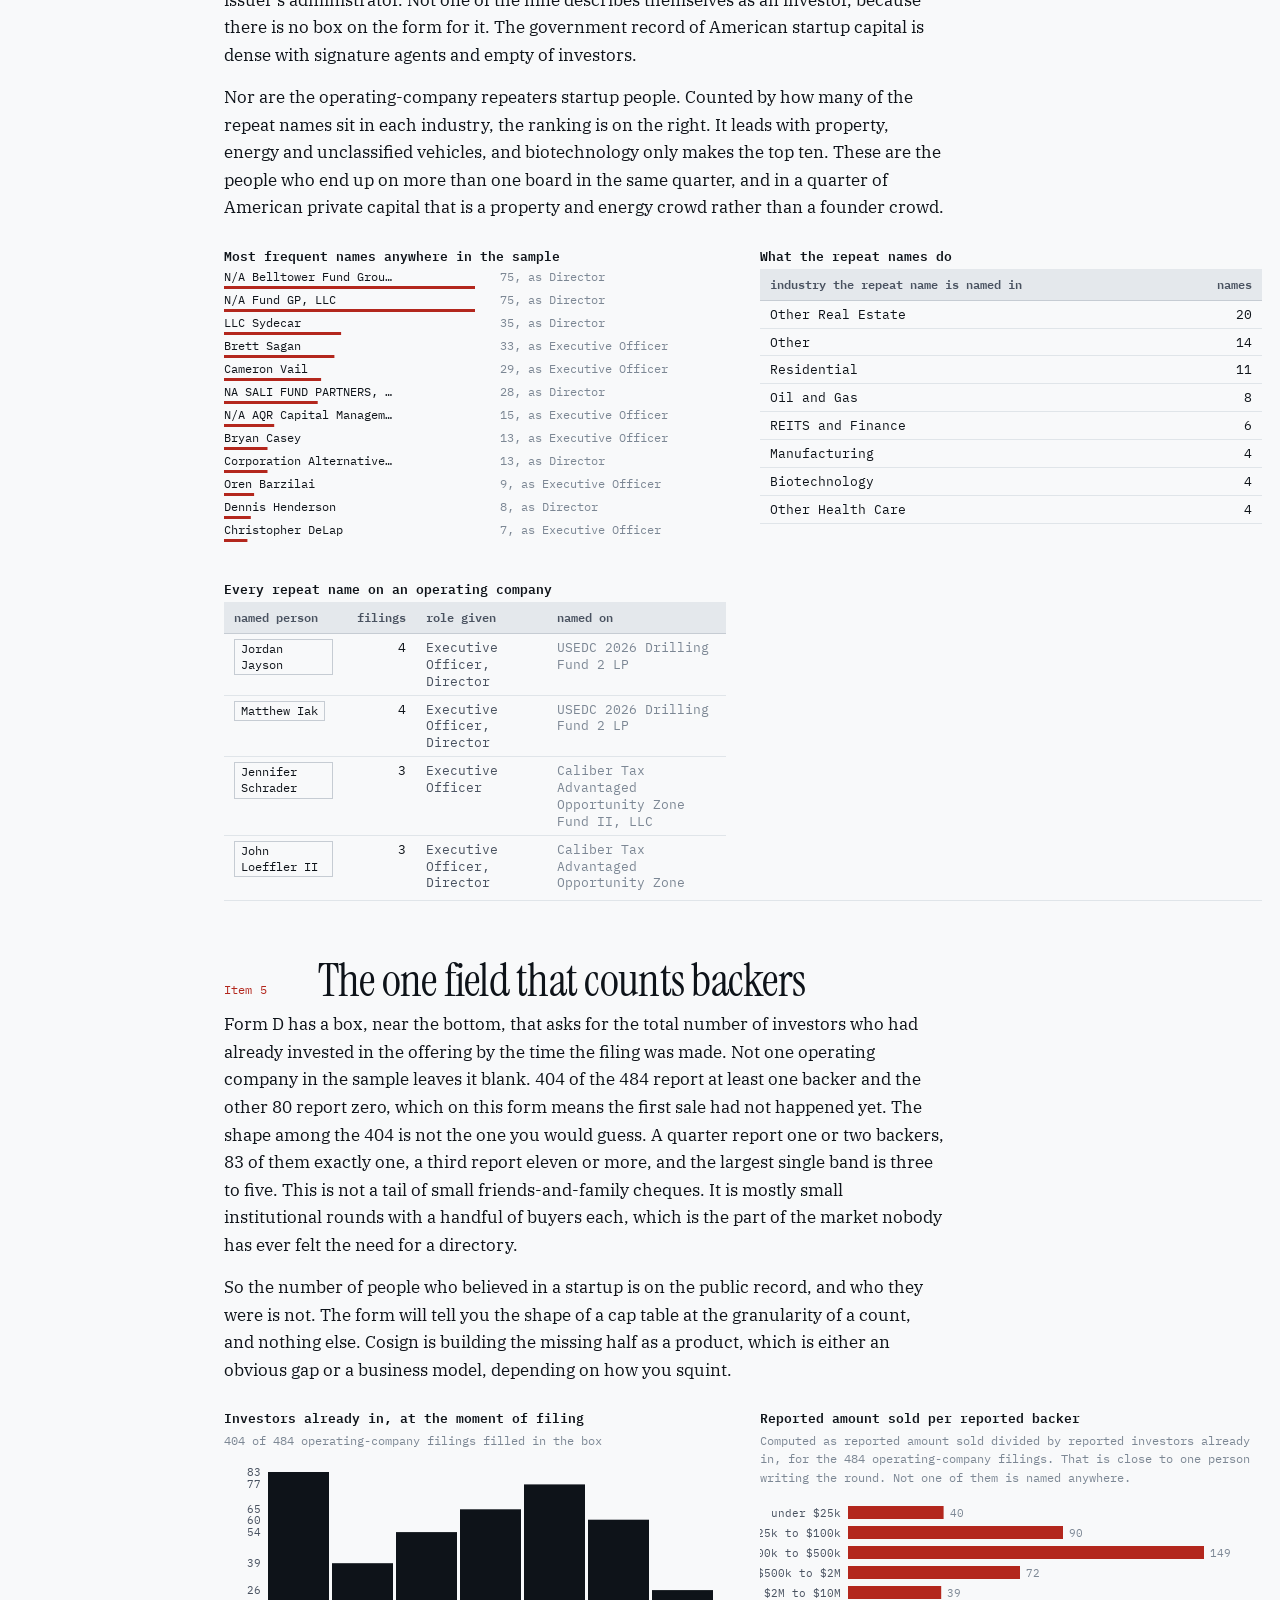
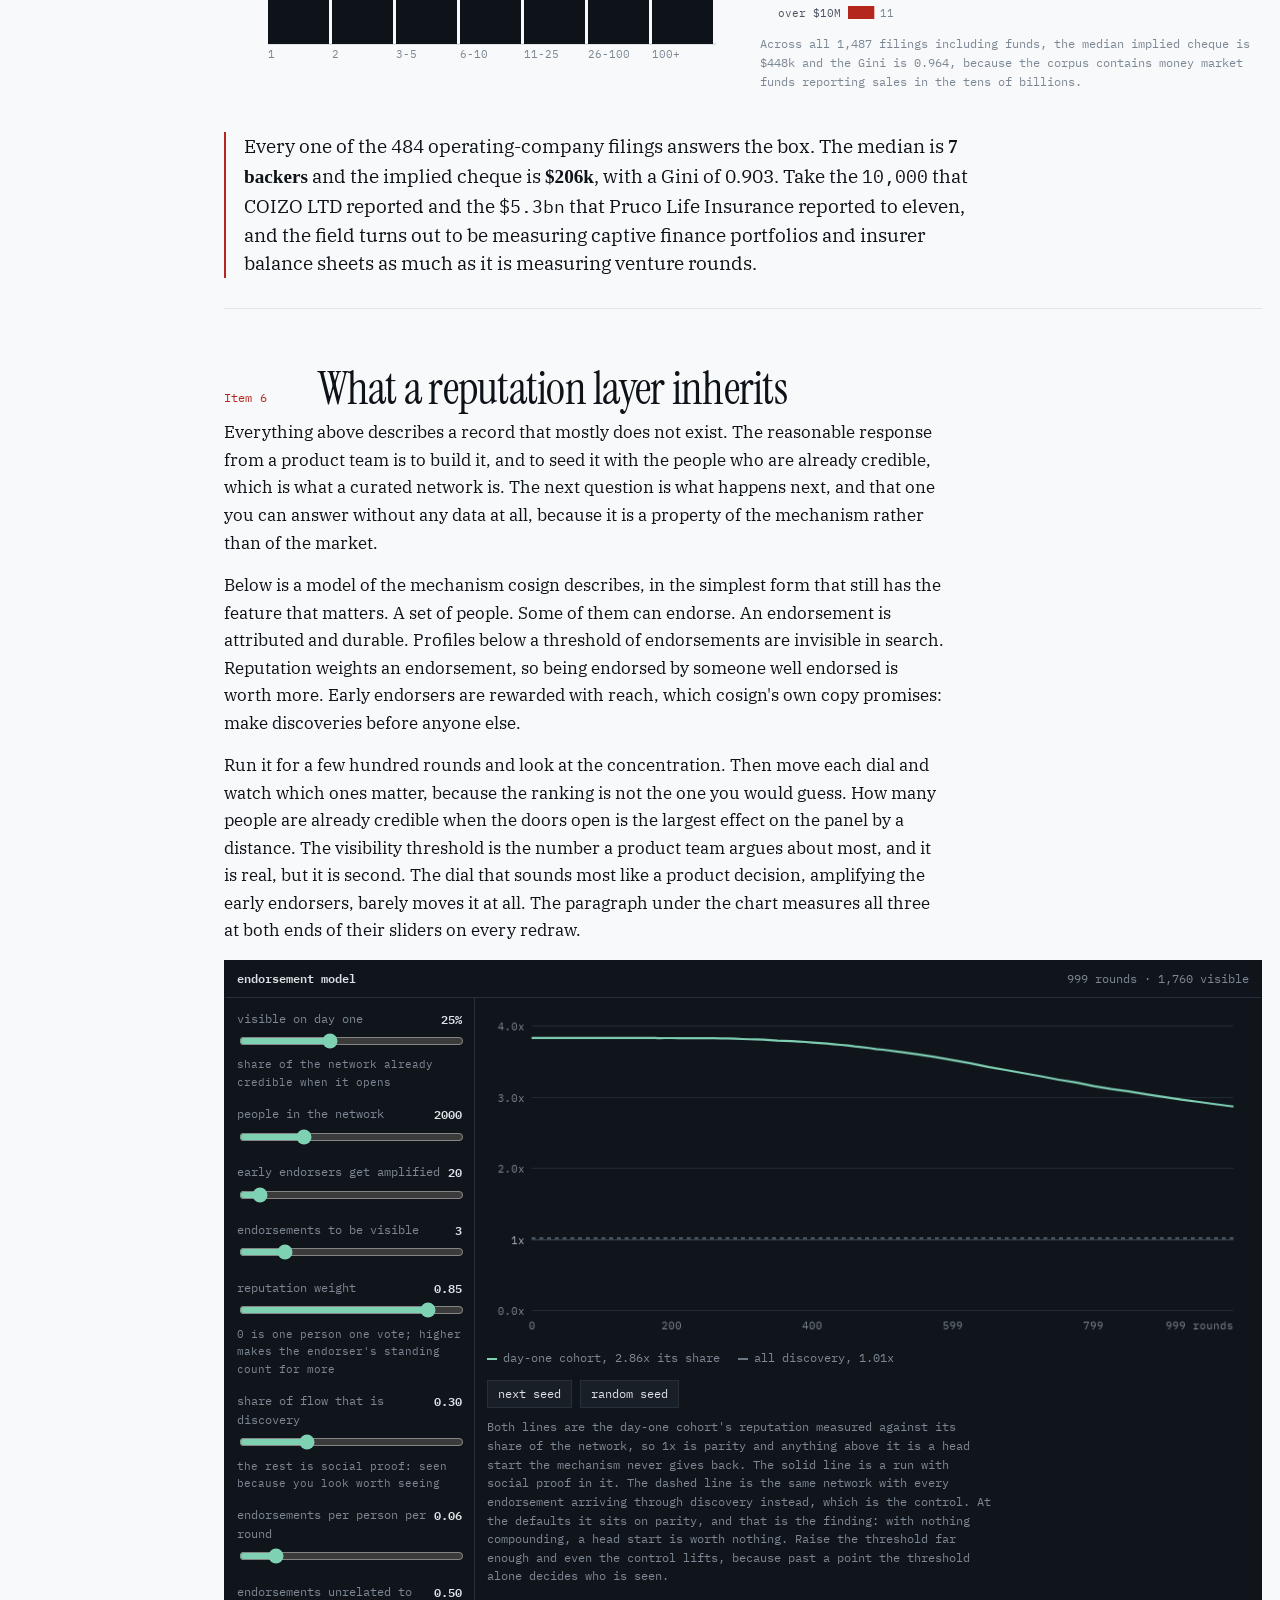
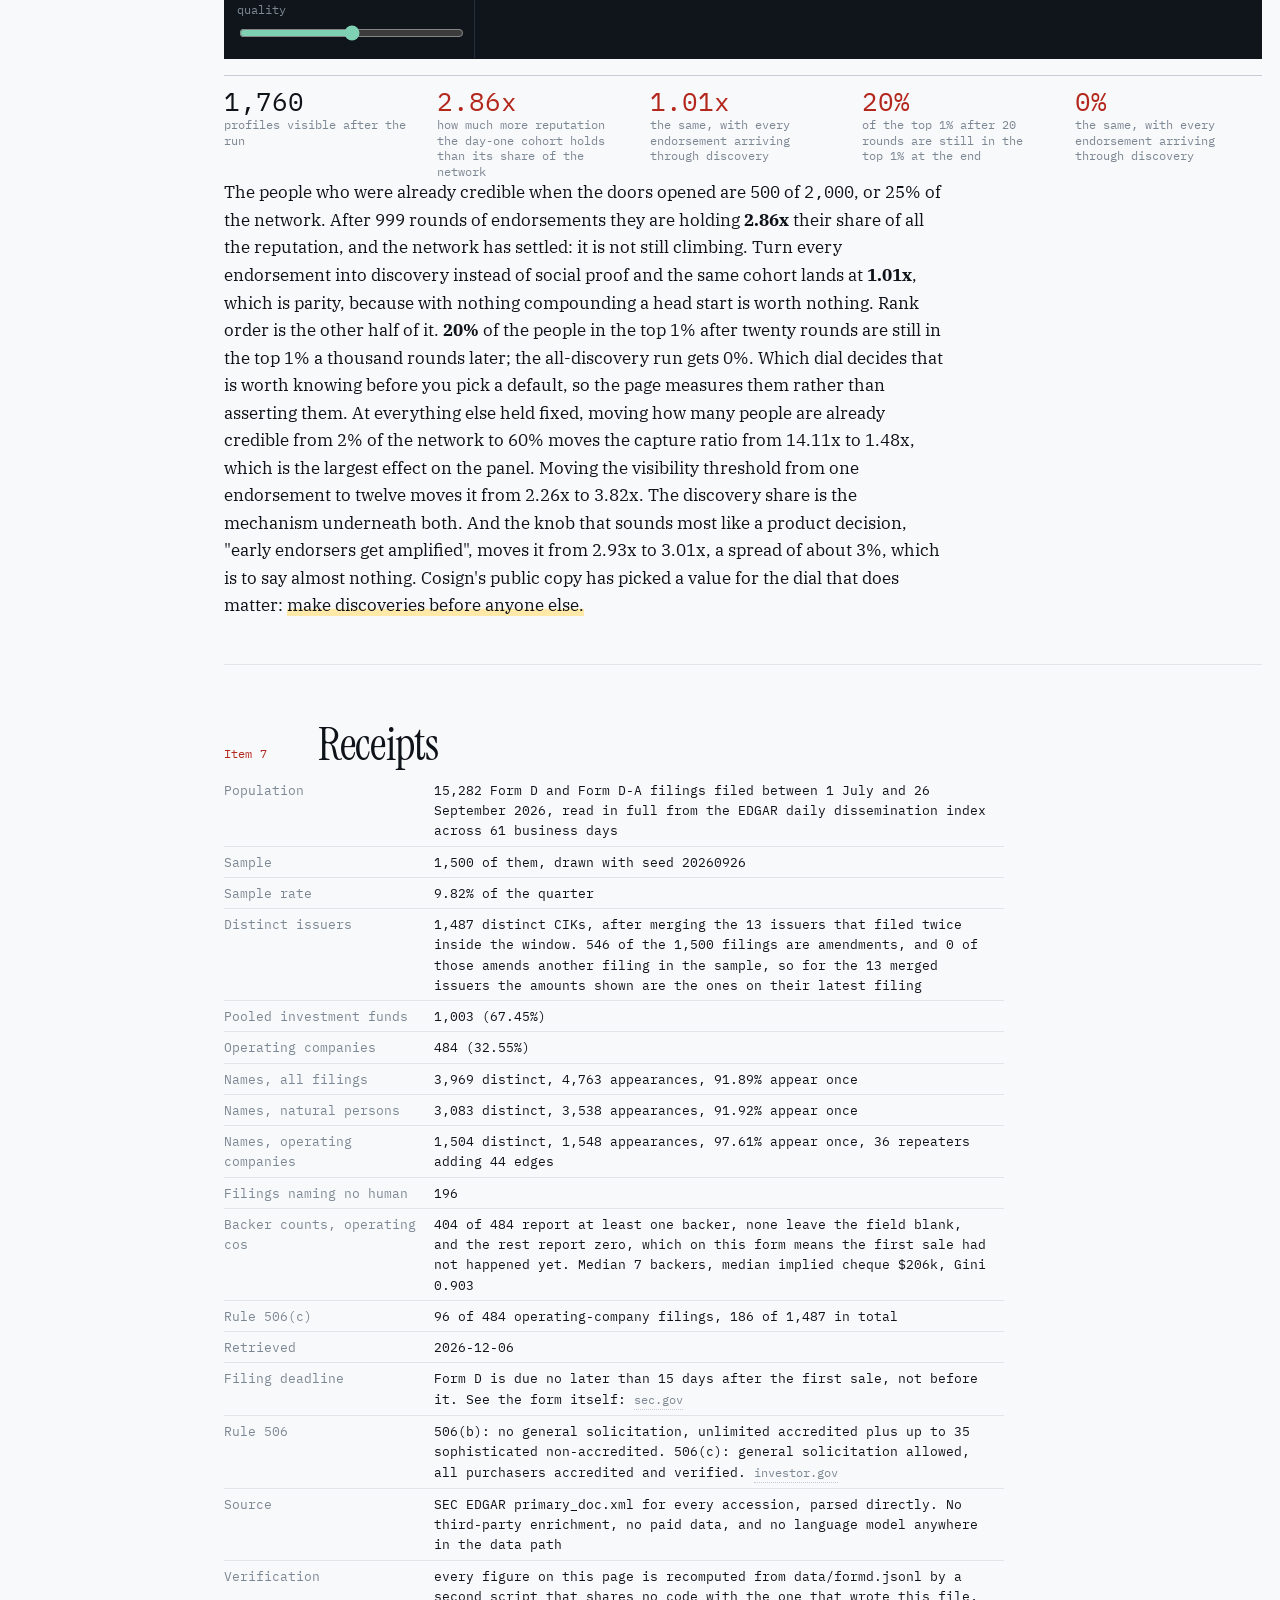
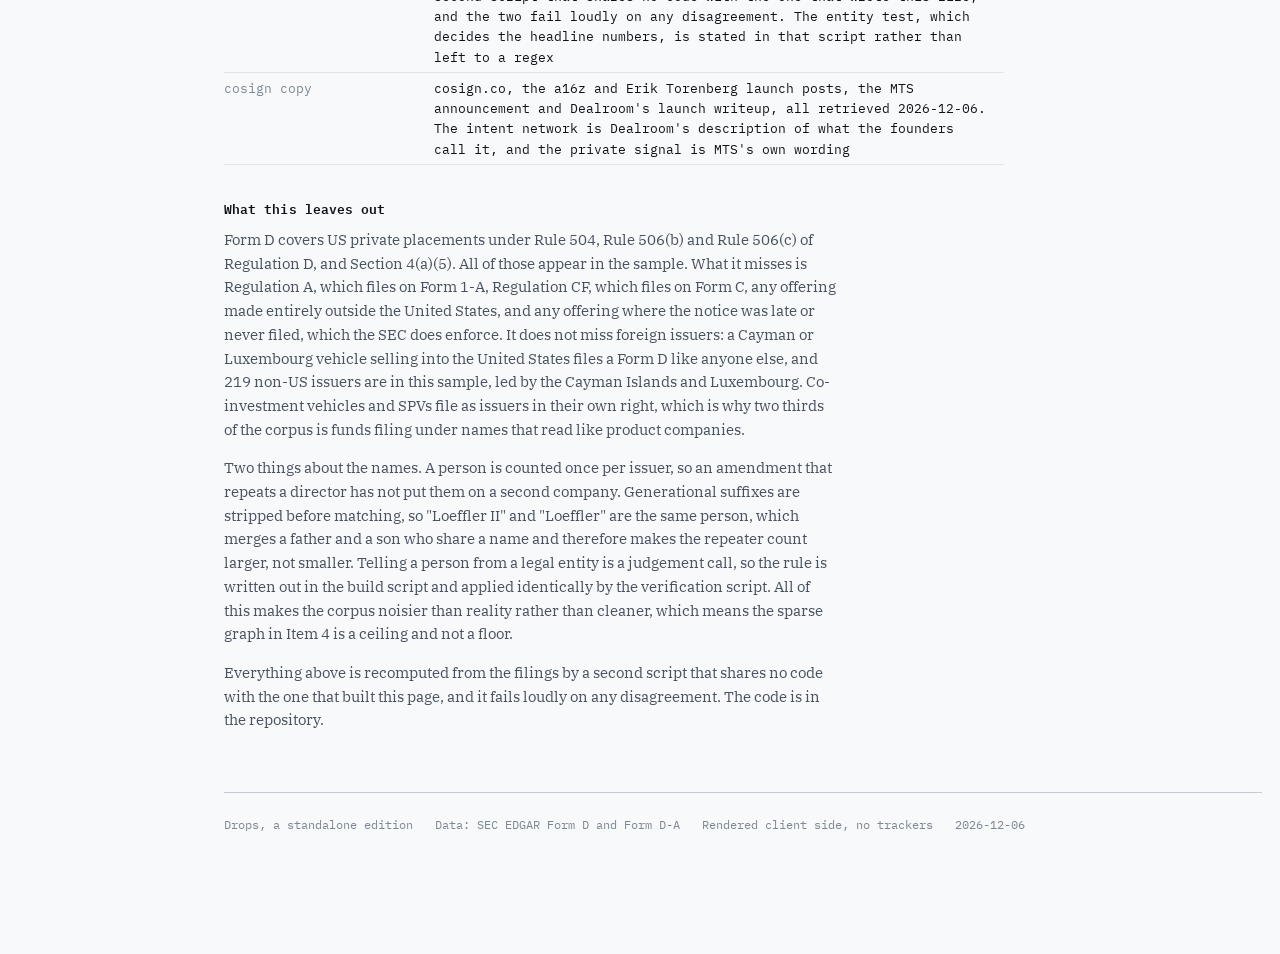
==== commit dd360b1f: "Fix the titles, and a fourth audit Titles. Item 3 rendered 'Two thirds of it is not startups' as six" ====
--- a/site/index.html
+++ b/site/index.html
@@ -133,8 +133,10 @@
         documents American corporate law produces and almost nobody opens. Here
         are five of them from the sample, unmodified, so you can see what the
         same page looks like when the issuer is a biotech, an insurer, a
-        property vehicle and a fund. The rows with a warm tint are the four
-        fields that matter for this story.</p>
+        property vehicle and a fund. The three rows with a warm tint are the ones
+        this story turns on: what was offered, what was sold, and how many people
+        had already bought. The last of those is a count with no names attached,
+        which is the whole of Item 5.</p>
 
       <div id="anatomy"></div>
 
@@ -171,8 +173,8 @@
       <p class="note">Every operating-company filing in the sample, searchable.
         Click any row to open the filing. Click a person's name to see every other
         company they are named on. Amounts are what the issuer reported as sold by
-        its most recent filing, not a valuation, and most funds report an
-        indefinite offering rather than a number.</p>
+        its most recent filing, not a valuation, and <span class="mono"
+        id="noamount"></span> of the funds report no amount at all.</p>
 
       <div class="ctl mono">
         <input type="search" id="q" placeholder="search issuer, person, accession" aria-label="Search the directory">
@@ -217,9 +219,9 @@
       <h2 class="with-no"><span class="item-no">Item 4</span><span>The graph you cannot build from it</span></h2>
       <p id="graphtext">Pull the named people out of those filings and draw an
         edge from each person to every company they were named on. That is the
-        endorsement graph, minus the endorsements, taken from the only
-        machine-readable US record of who stood behind a private company when it
-        raised.</p>
+        endorsement graph, minus the endorsements, taken from the one structured
+        US feed that covers every Regulation D raise, names the people behind it,
+        and never names the investors.</p>
       <p id="graphverdict" class="finding"></p>
 
       <div class="charts">
@@ -300,10 +302,12 @@
       <h2 class="with-no"><span class="item-no">Item 5</span><span>The one field that counts backers</span></h2>
       <p>Form D has a box, near the bottom, that asks for the total number of
         investors who had already invested in the offering by the time the
-        filing was made. Every operating company in the sample answers it. None
-        of them leaves it blank. The shape is not the one you would guess. A
-        quarter report one or two backers, 83 of them exactly one, a third report
-        eleven or more, and the largest single band is three to five. This is not
+        filing was made. Not one operating company in the sample leaves it blank.
+        404 of the 484 report at least one backer and the other 80 report zero,
+        which on this form means the first sale had not happened yet. The shape
+        among the 404 is not the one you would guess. A quarter report one or two
+        backers, 83 of them exactly one, a third report eleven or more, and the
+        largest single band is three to five. This is not
         a tail of small friends-and-family cheques. It is mostly small
         institutional rounds with a handful of buyers each, which is the part of
         the market nobody has ever felt the need for a directory.</p>
@@ -348,11 +352,14 @@
         weights an endorsement, so being endorsed by someone well endorsed is
         worth more. Early endorsers are rewarded with reach, which cosign's own
         copy promises: make discoveries before anyone else.</p>
-      <p>Run it for a few hundred rounds and look at the concentration. Then
-        change the threshold, which is the number a product team argues about
-        most, and watch that it barely matters. Then change who starts with
-        reach, which nobody argues about at all, and watch that it decides
-        everything.</p>
+      <p>Run it for a few hundred rounds and look at the concentration. Then move
+        each dial and watch which ones matter, because the ranking is not the one
+        you would guess. How many people are already credible when the doors open
+        is the largest effect on the panel by a distance. The visibility threshold
+        is the number a product team argues about most, and it is real, but it is
+        second. The dial that sounds most like a product decision, amplifying the
+        early endorsers, barely moves it at all. The paragraph under the chart
+        measures all three at both ends of their sliders on every redraw.</p>
 
       <div class="panel" id="sim-panel">
         <div class="panel-head">
@@ -382,7 +389,7 @@
             <div class="knob">
               <label for="k-w">reputation weight <b id="v-w">0.85</b></label>
               <input type="range" id="k-w" min="0" max="0.98" step="0.01" value="0.85">
-              <div class="hint">0 is one person one vote, 0.98 is pay to play</div>
+              <div class="hint">0 is one person one vote; higher makes the endorser's standing count for more</div>
             </div>
             <div class="knob">
               <label for="k-rr">share of flow that is discovery <b id="v-rr">0.30</b></label>
@@ -390,7 +397,7 @@
               <div class="hint">the rest is social proof: seen because you look worth seeing</div>
             </div>
             <div class="knob">
-              <label for="k-eff">endorsements per round <b id="v-eff">0.06</b></label>
+              <label for="k-eff">endorsements per person per round <b id="v-eff">0.06</b></label>
               <input type="range" id="k-eff" min="0.005" max="0.4" step="0.005" value="0.06">
             </div>
             <div class="knob">
@@ -412,7 +419,10 @@
               head start the mechanism never gives back. The solid line is a run
               with social proof in it. The dashed line is the same network with
               every endorsement arriving through discovery instead, which is the
-              control, and it sits on parity.
+              control. At the defaults it sits on parity, and that is the finding:
+              with nothing compounding, a head start is worth nothing. Raise the
+              threshold far enough and even the control lifts, because past a
+              point the threshold alone decides who is seen.
             </p>
           </div>
         </div>
--- a/site/style.css
+++ b/site/style.css
@@ -135,12 +135,14 @@
 
 h1, h2, h3 { margin: 0; font-weight: 400; }
 
-h2.with-no {
+h2.with-no:has(> .item-no) {
   display: grid;
   grid-template-columns: 4.6rem minmax(0, 1fr);
-  gap: 0 18px;
+  gap: 0 20px;
   align-items: baseline;
-}
+  max-width: none;
+}
+h2.with-no > span:last-child { max-width: 26ch; }
 h2.with-no > .item-no {
   font-family: var(--mono);
   font-size: 12px;
@@ -151,8 +153,9 @@
   transform: translateY(-0.15em);
 }
 @media (max-width: 620px) {
-  h2.with-no { grid-template-columns: 1fr; gap: 6px; }
+  h2.with-no:has(> .item-no) { grid-template-columns: 1fr; gap: 6px; }
   h2.with-no > .item-no { transform: none; }
+  h2.with-no > span:last-child { max-width: none; }
 }
 
 h1 {
@@ -161,15 +164,17 @@
   line-height: 0.98;
   letter-spacing: -0.022em;
   max-width: 15ch;
+  text-wrap: balance;
 }
 
 h2 {
   font-family: var(--display);
-  font-size: clamp(2rem, 4.6vw, 3.2rem);
-  line-height: 1.06;
+  font-size: clamp(1.9rem, 4.2vw, 2.9rem);
+  line-height: 1.08;
   letter-spacing: -0.016em;
-  max-width: 21ch;
+  max-width: 26ch;
   margin-bottom: 6px;
+  text-wrap: balance;
 }
 
 h3 {
@@ -538,9 +543,9 @@
   border-top: 1px solid var(--rule);
   font-family: var(--mono);
 }
-.readout div { min-width: 128px; }
+.readout div { flex: 1 1 150px; min-width: 0; max-width: 230px; }
 .readout .n { display: block; font-size: 1.62rem; line-height: 1.05; color: var(--ink); font-variant-numeric: tabular-nums; }
-.readout .l { display: block; font-size: 11.5px; color: var(--ink-3); margin-top: 2px; }
+.readout .l { display: block; font-size: 11.5px; line-height: 1.35; color: var(--ink-3); margin-top: 2px; }
 .readout .n.warn { color: var(--x); }
 
 /* ---------------------------------------------------------------- instrument */
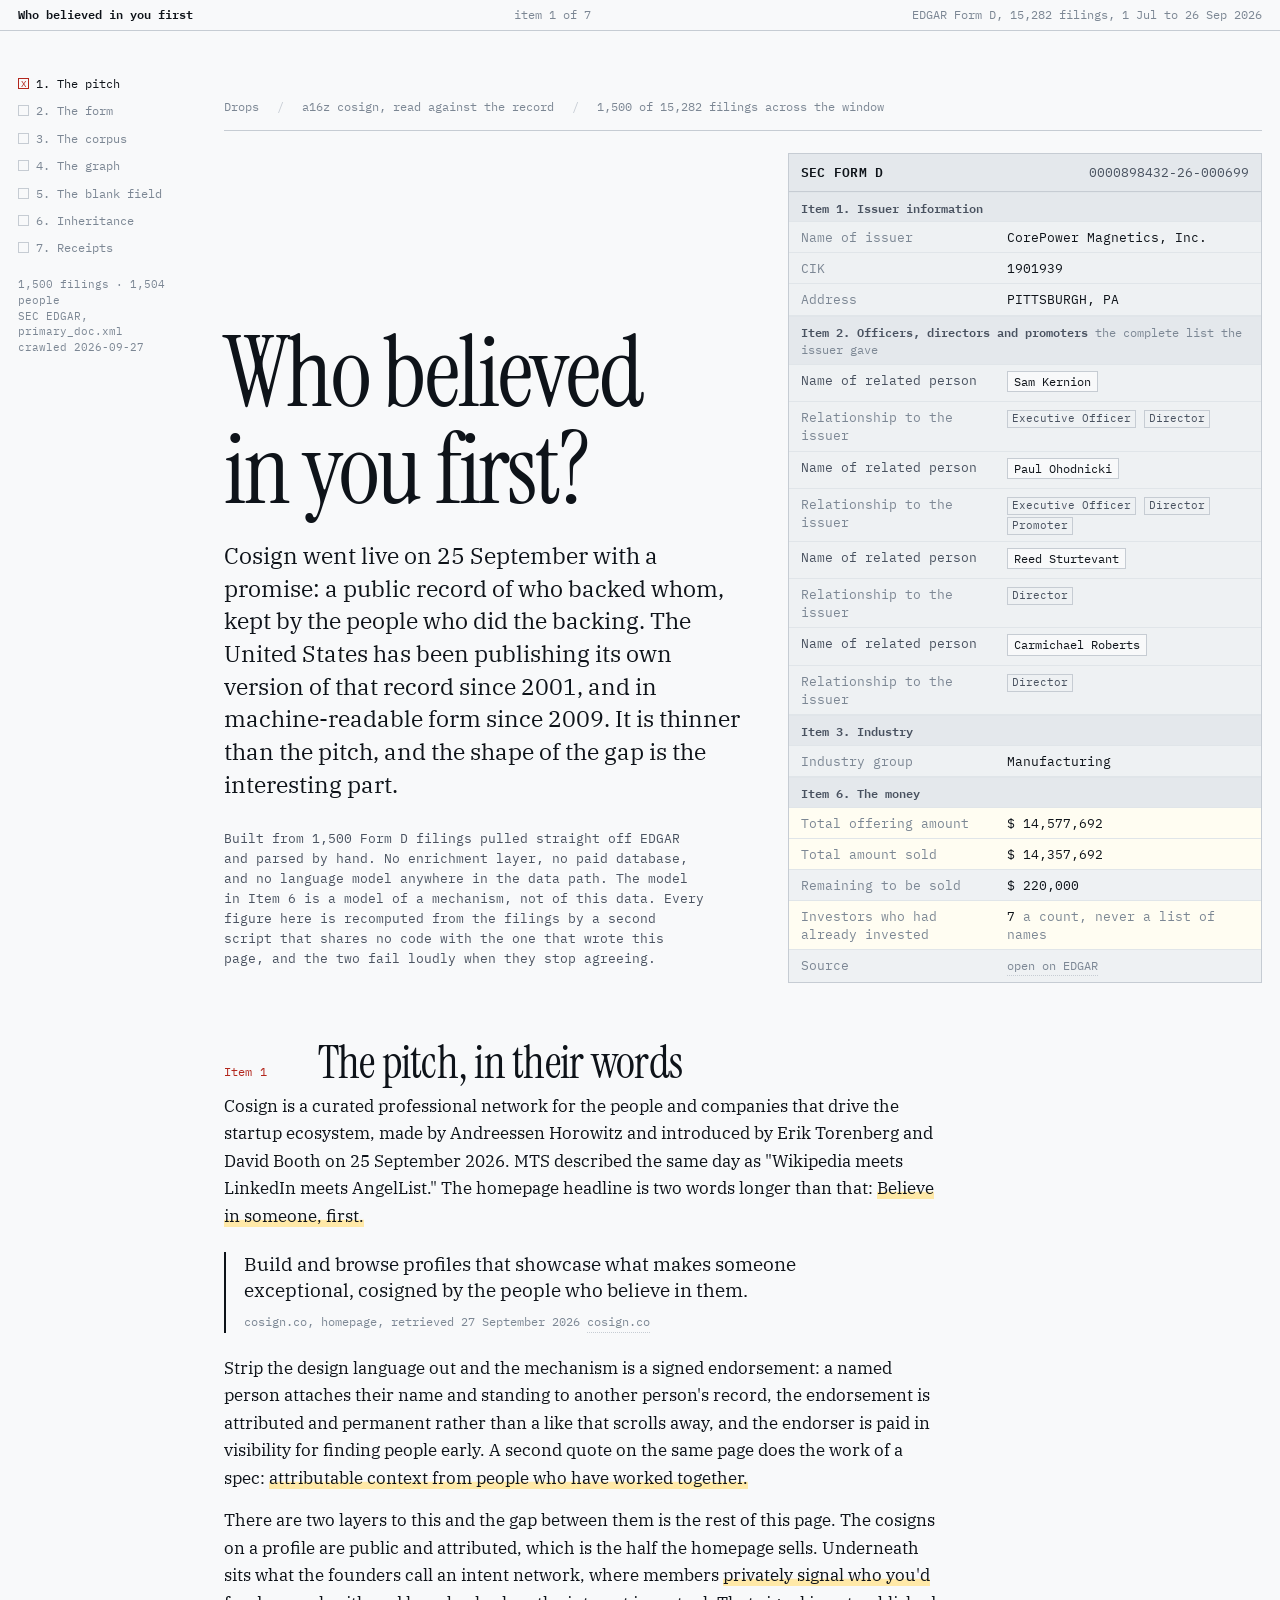
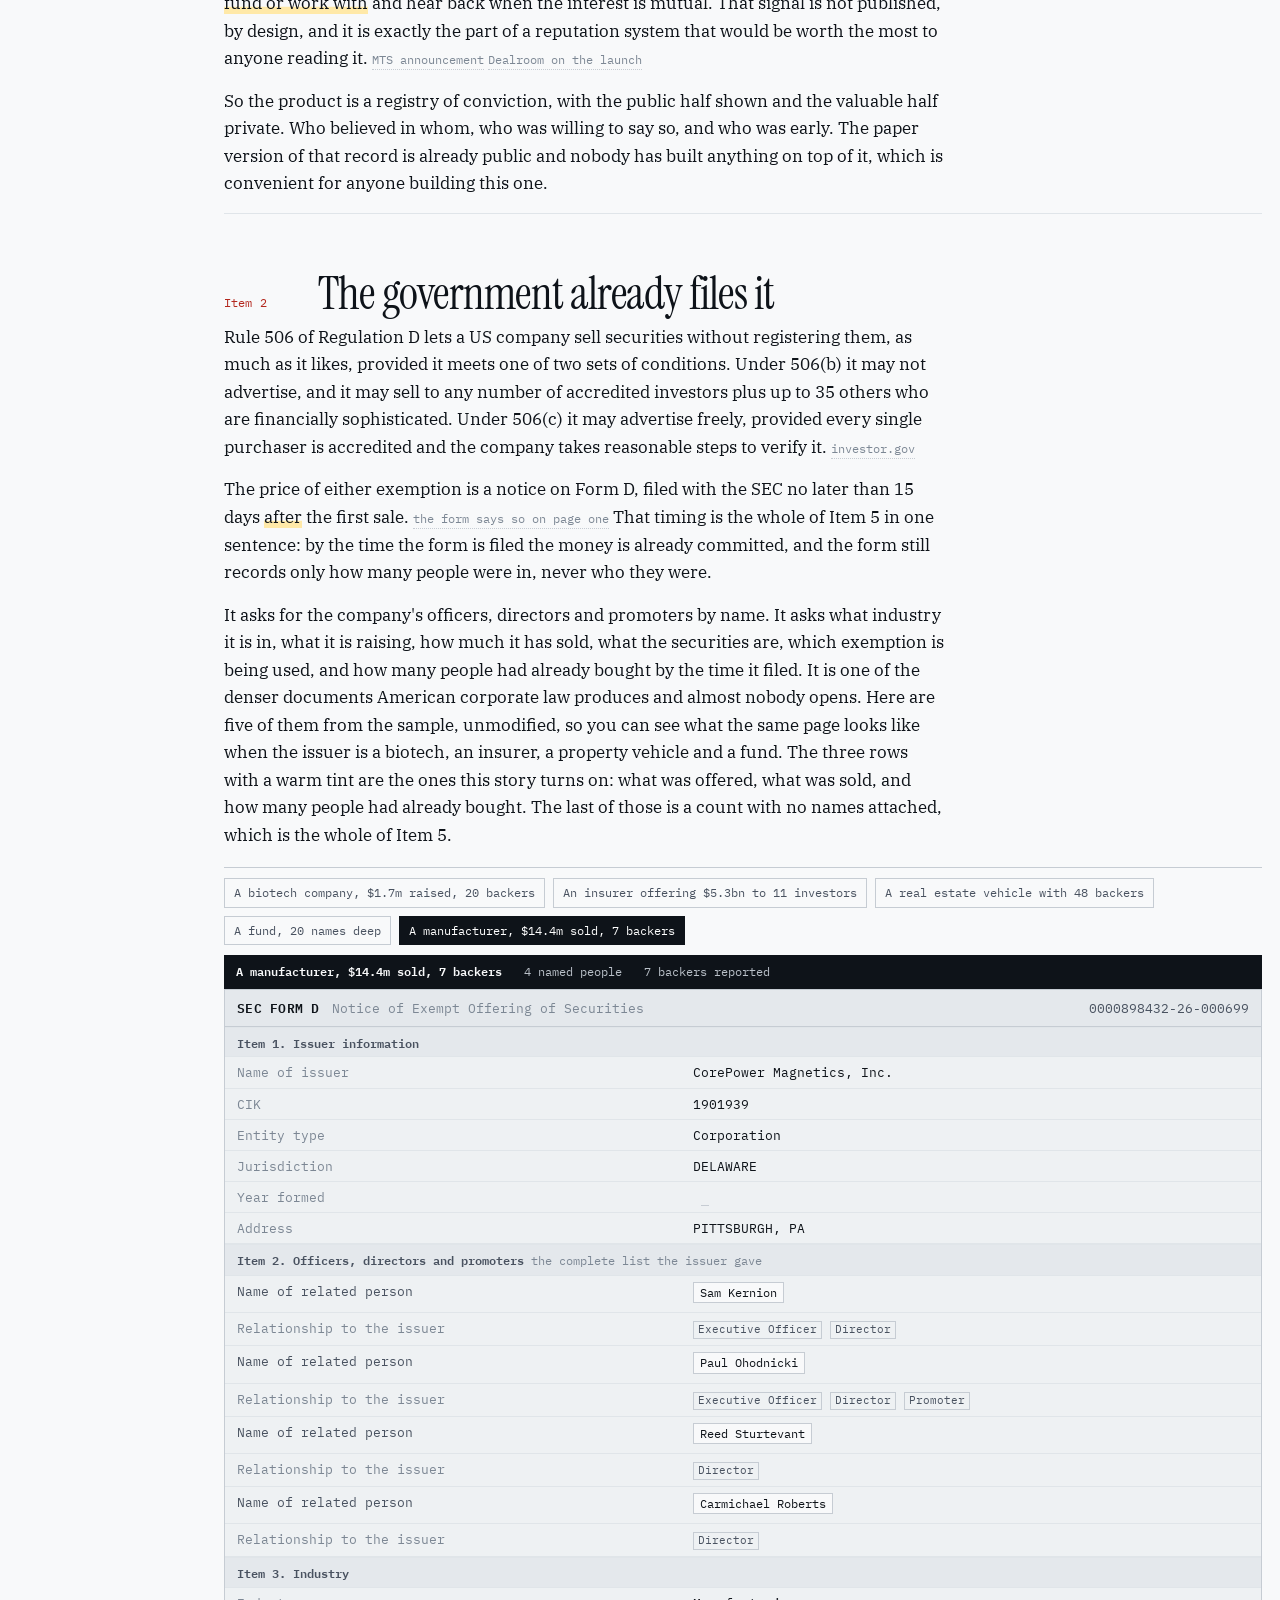
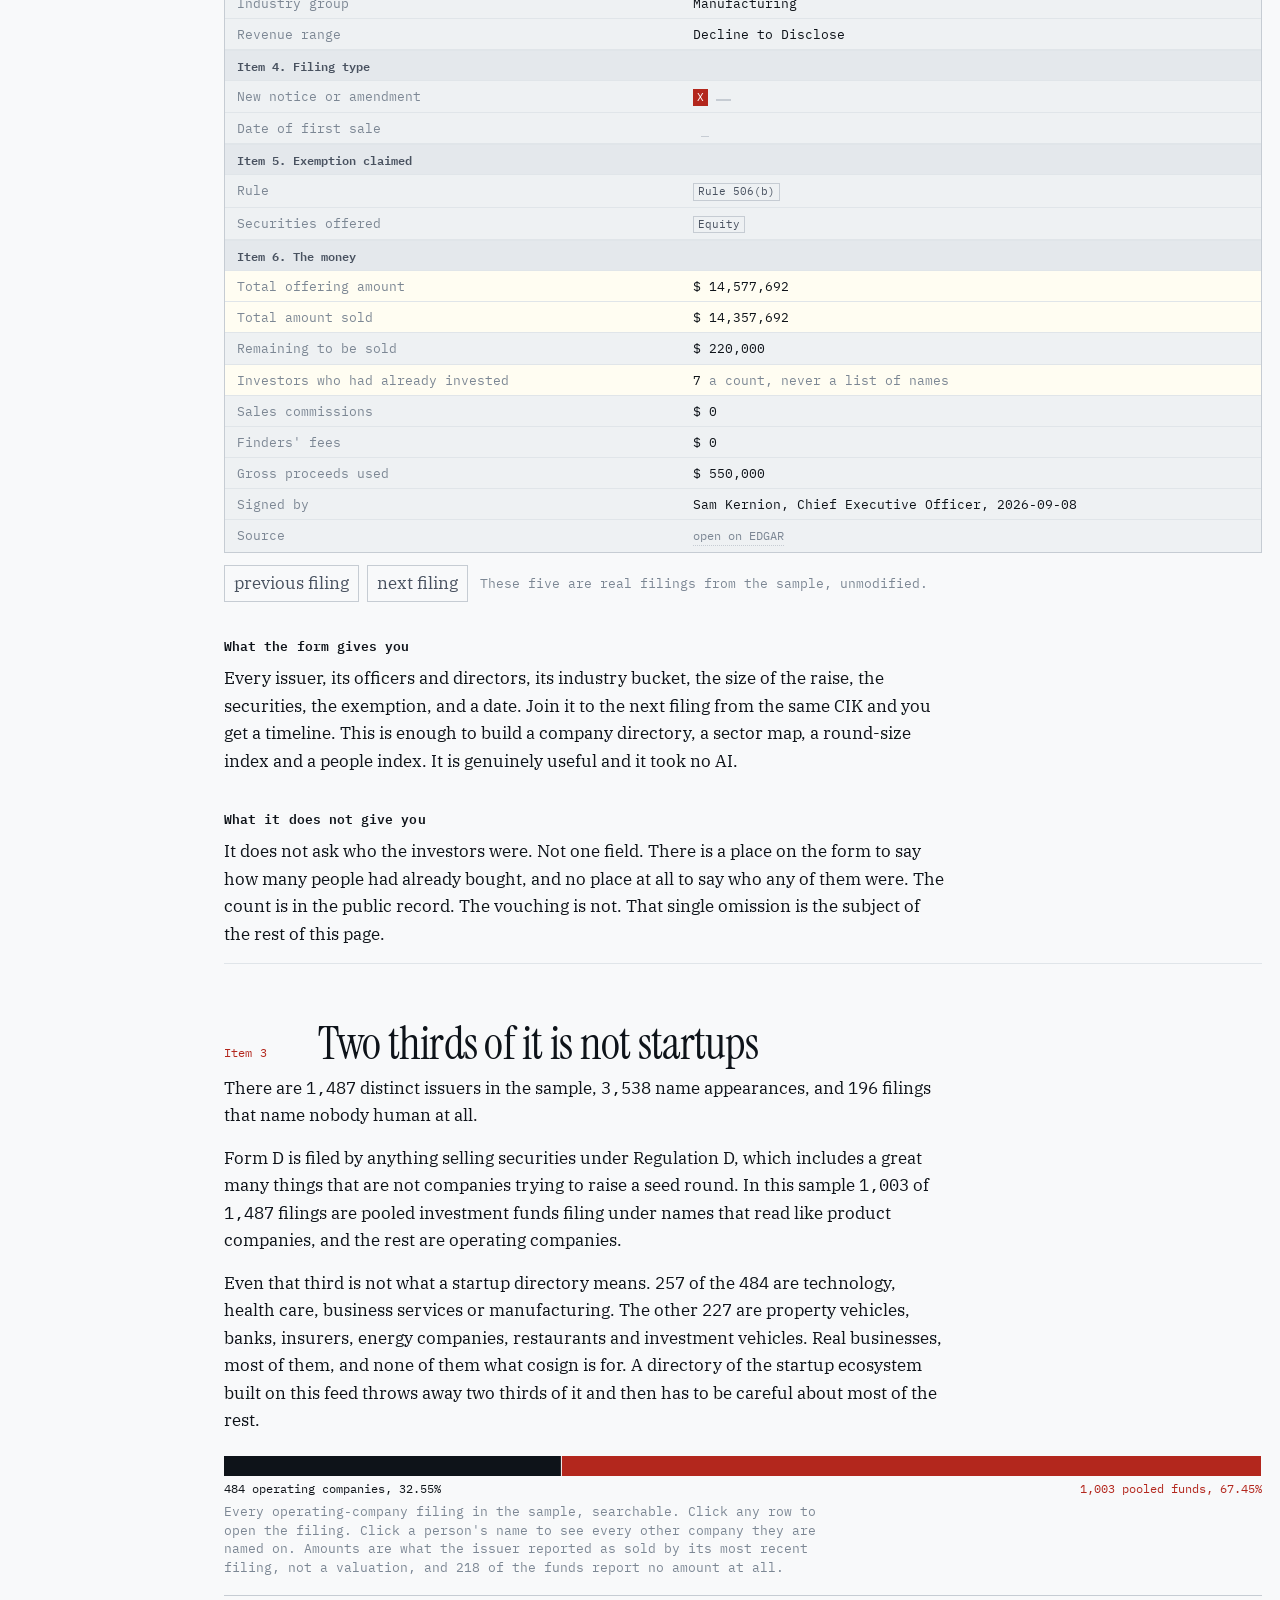
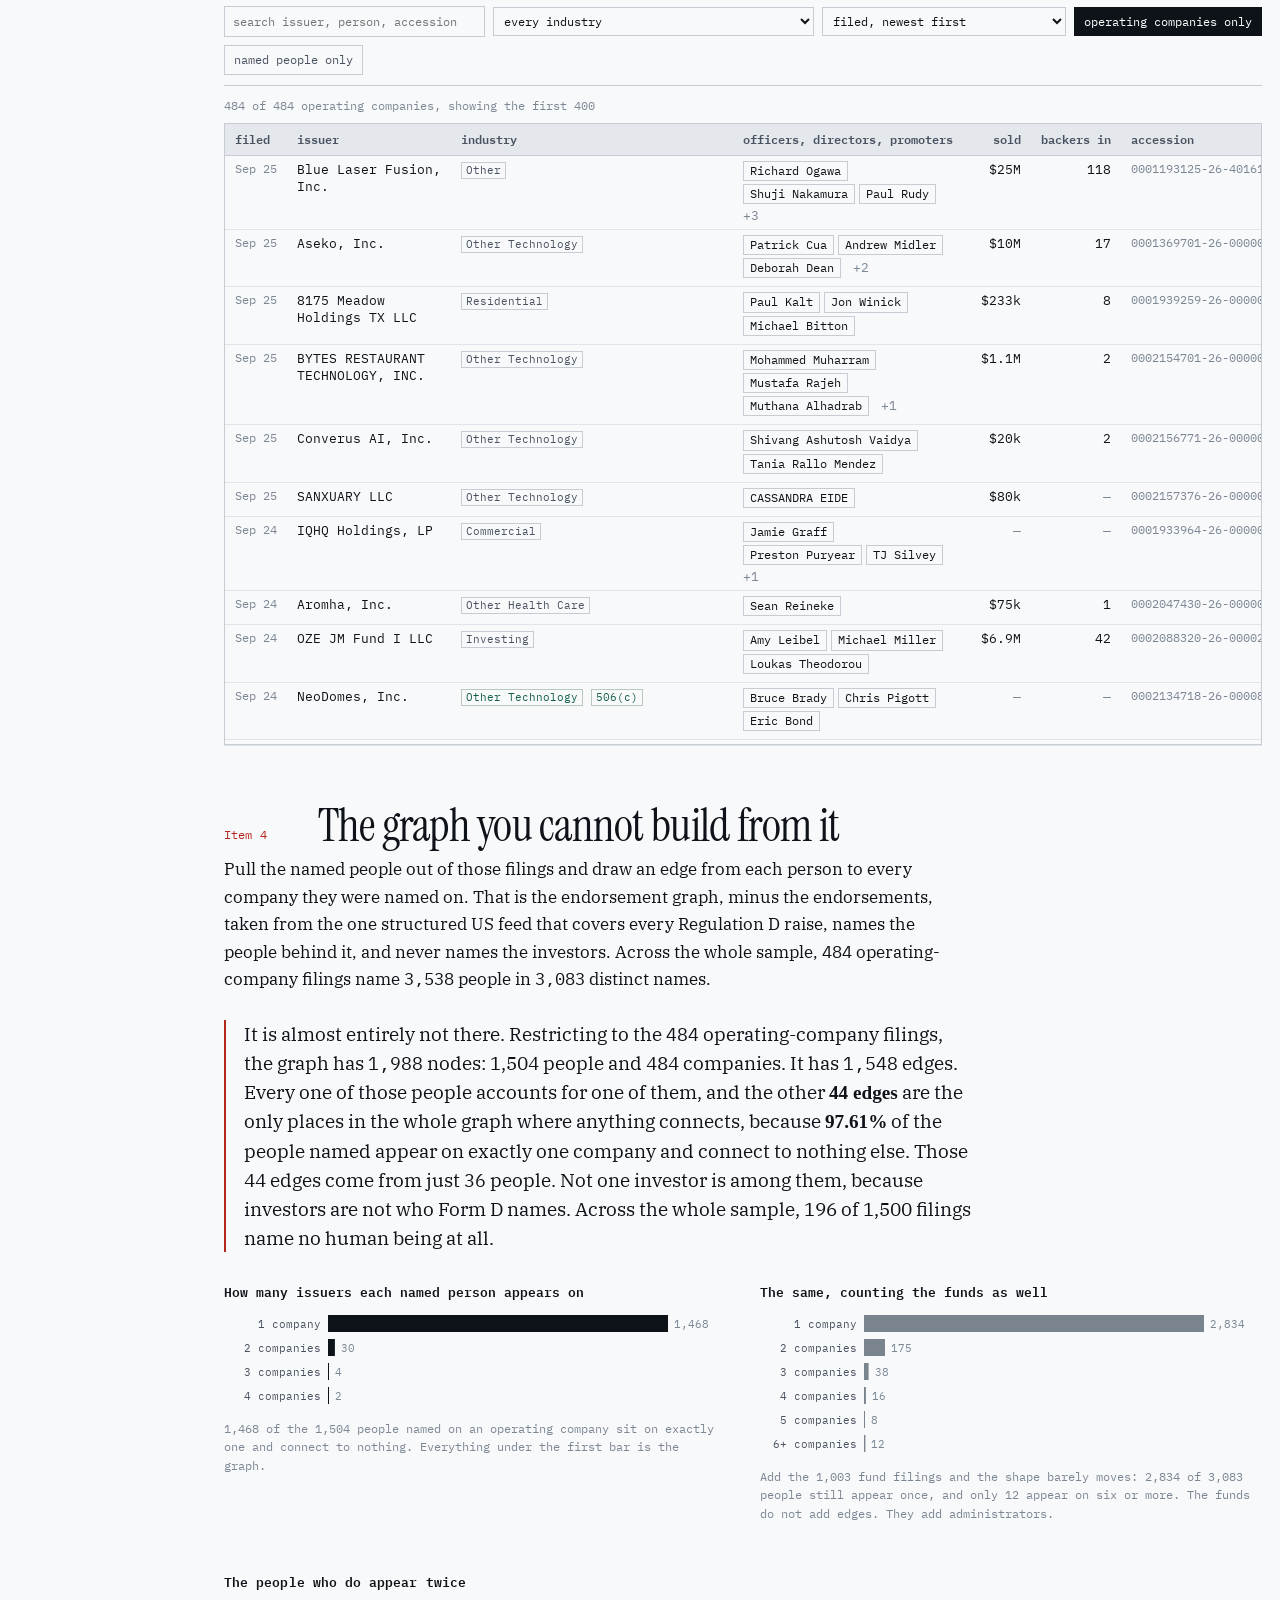
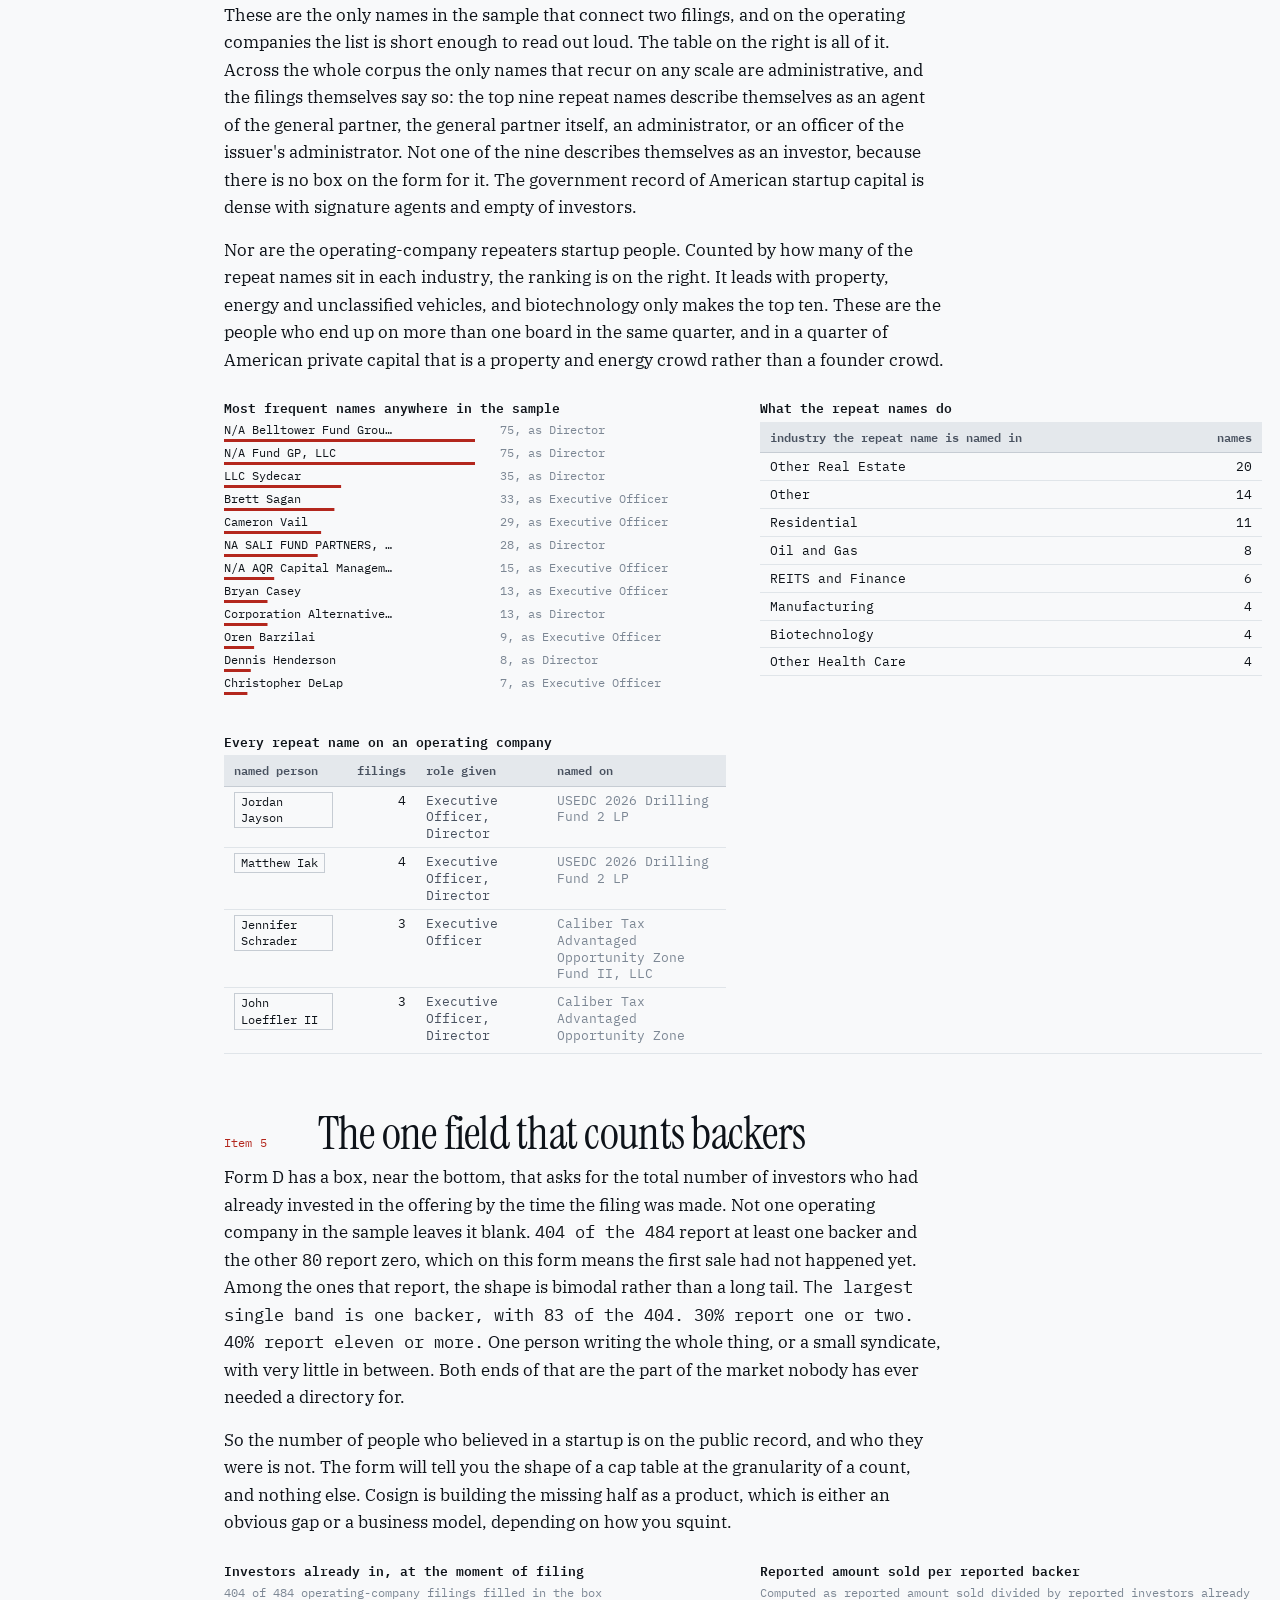
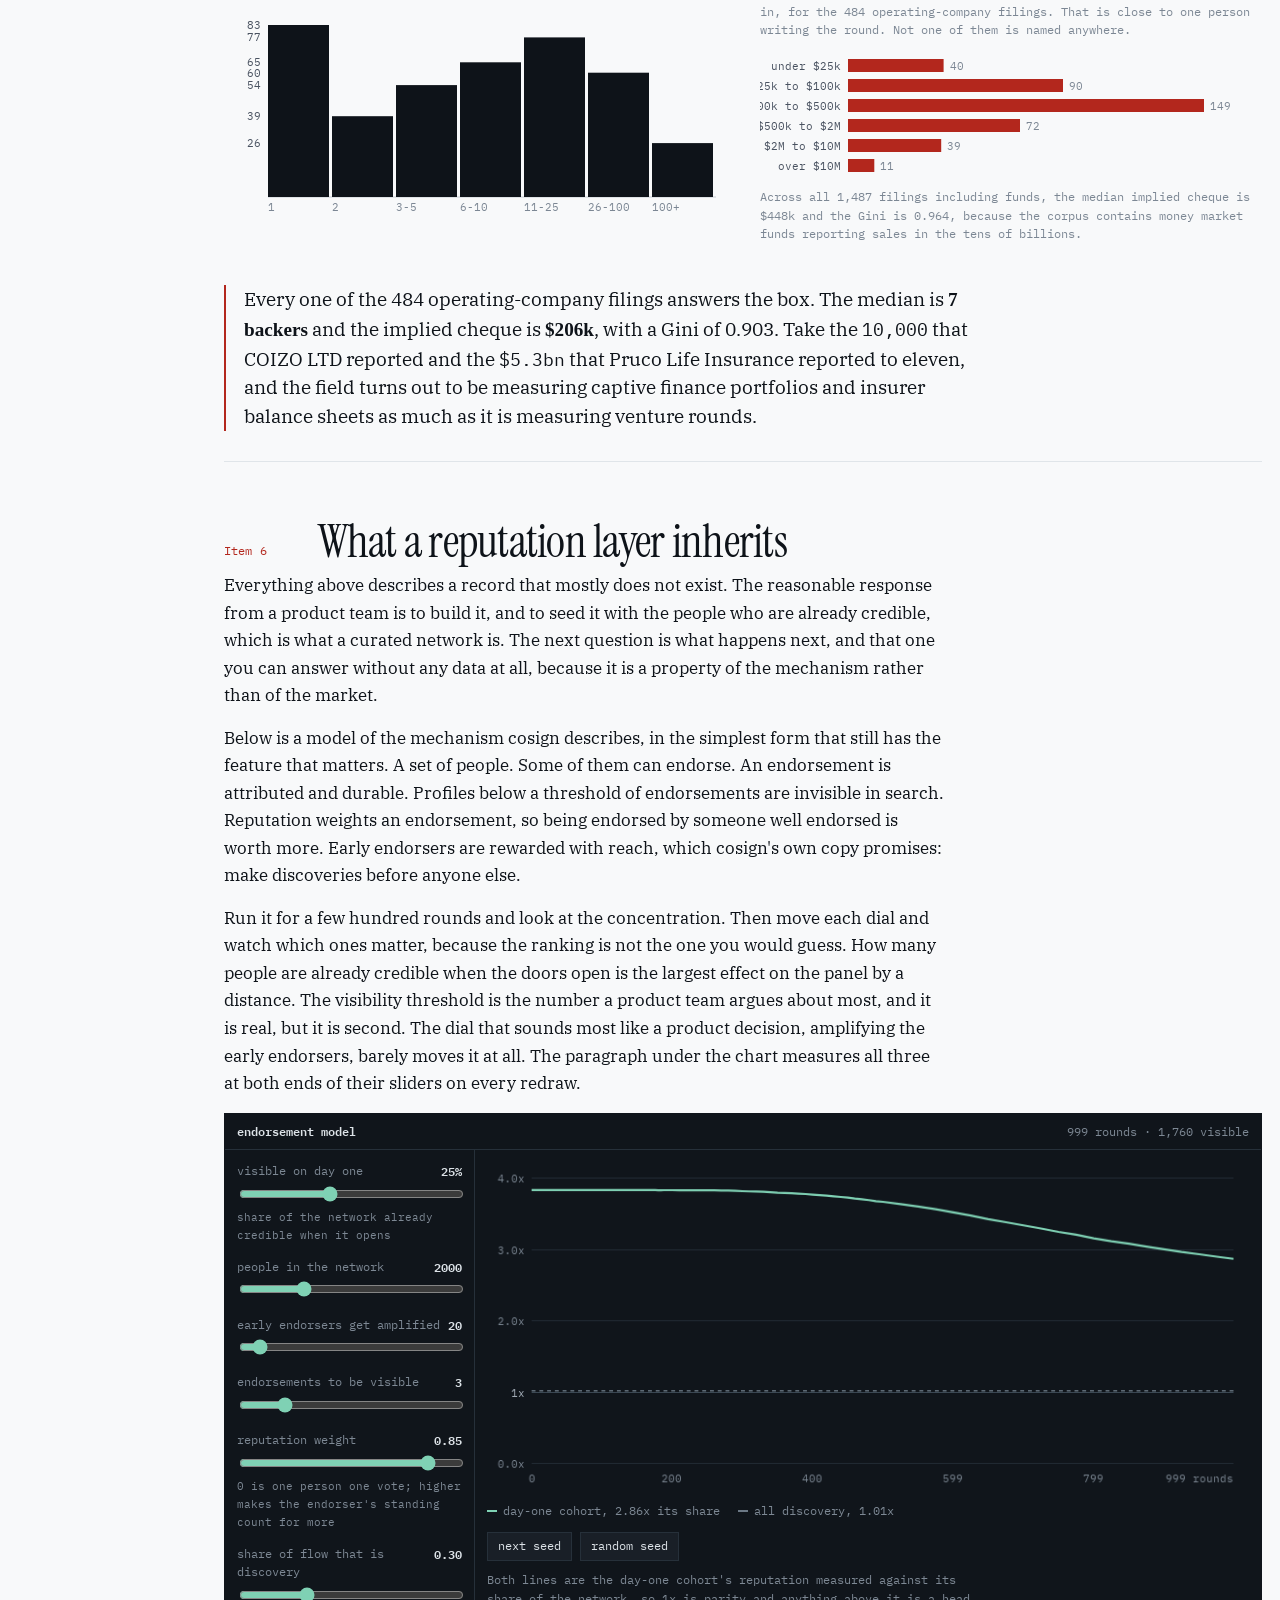
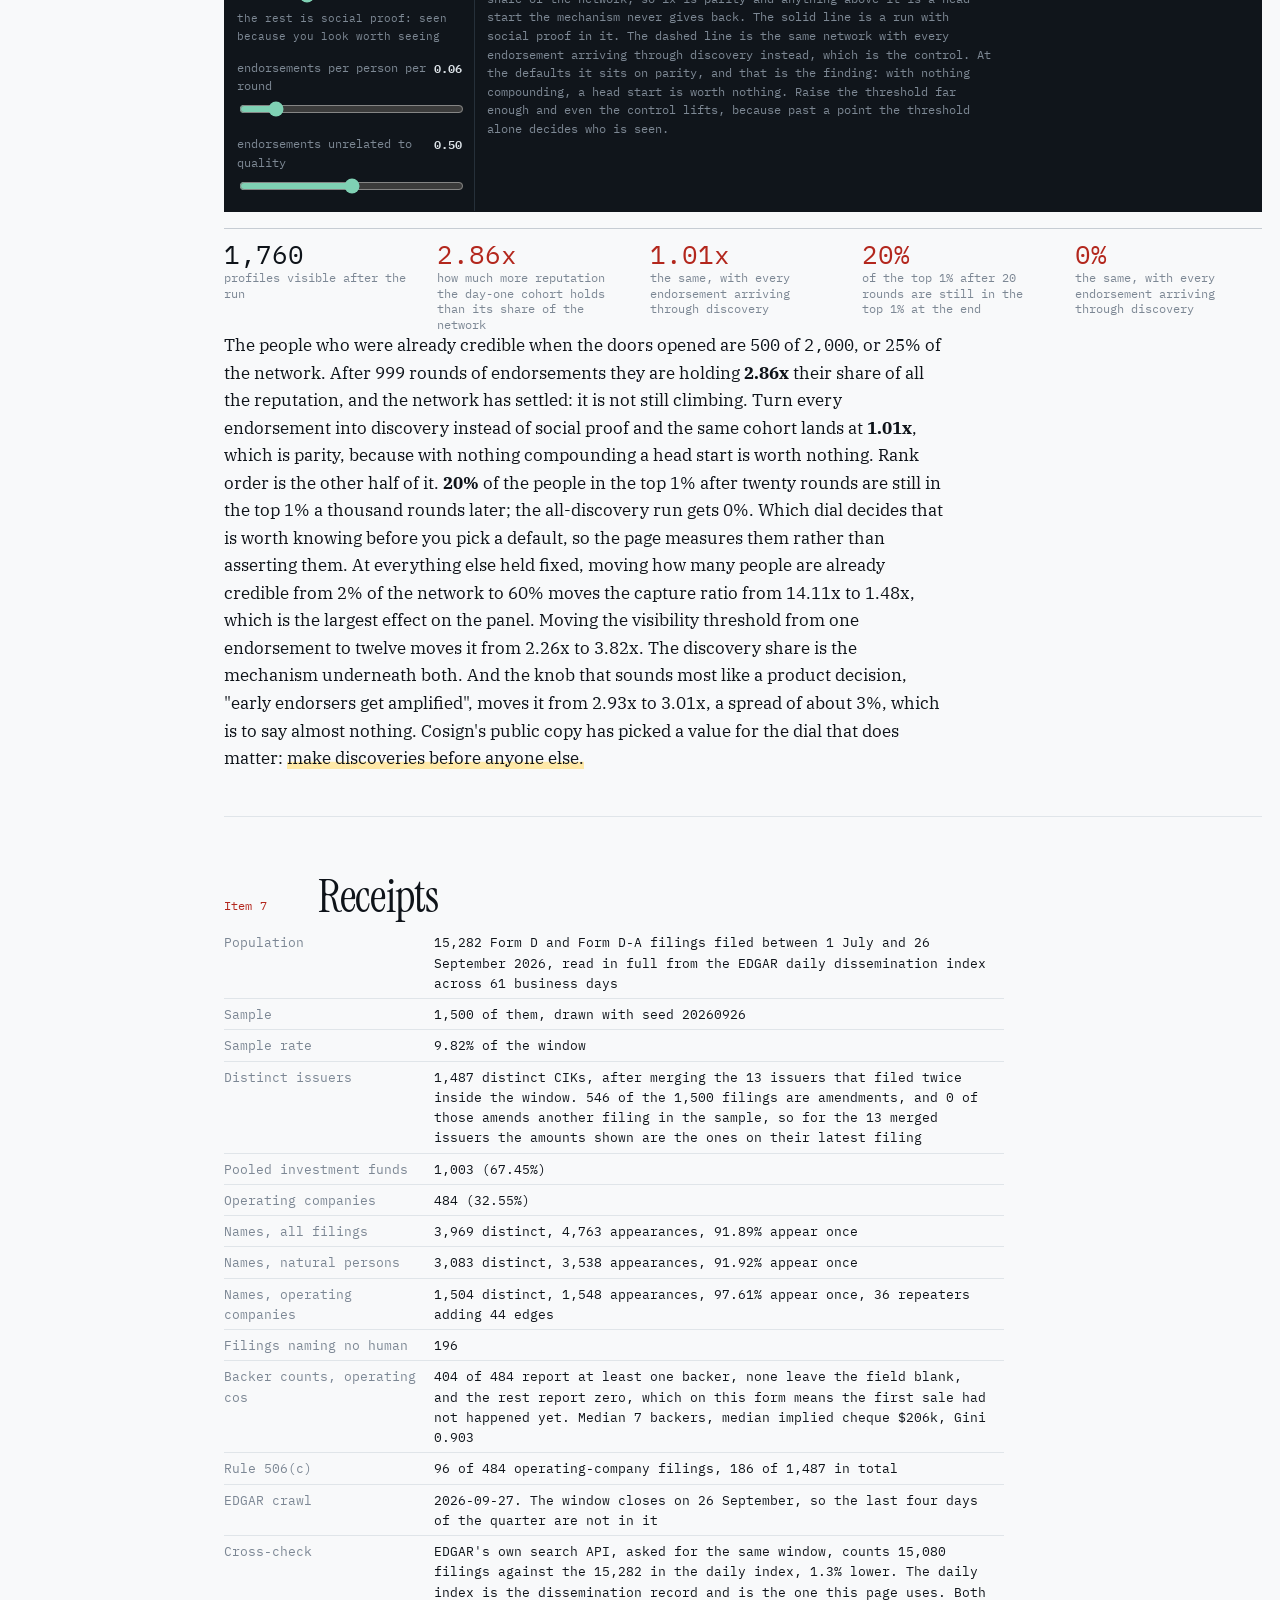
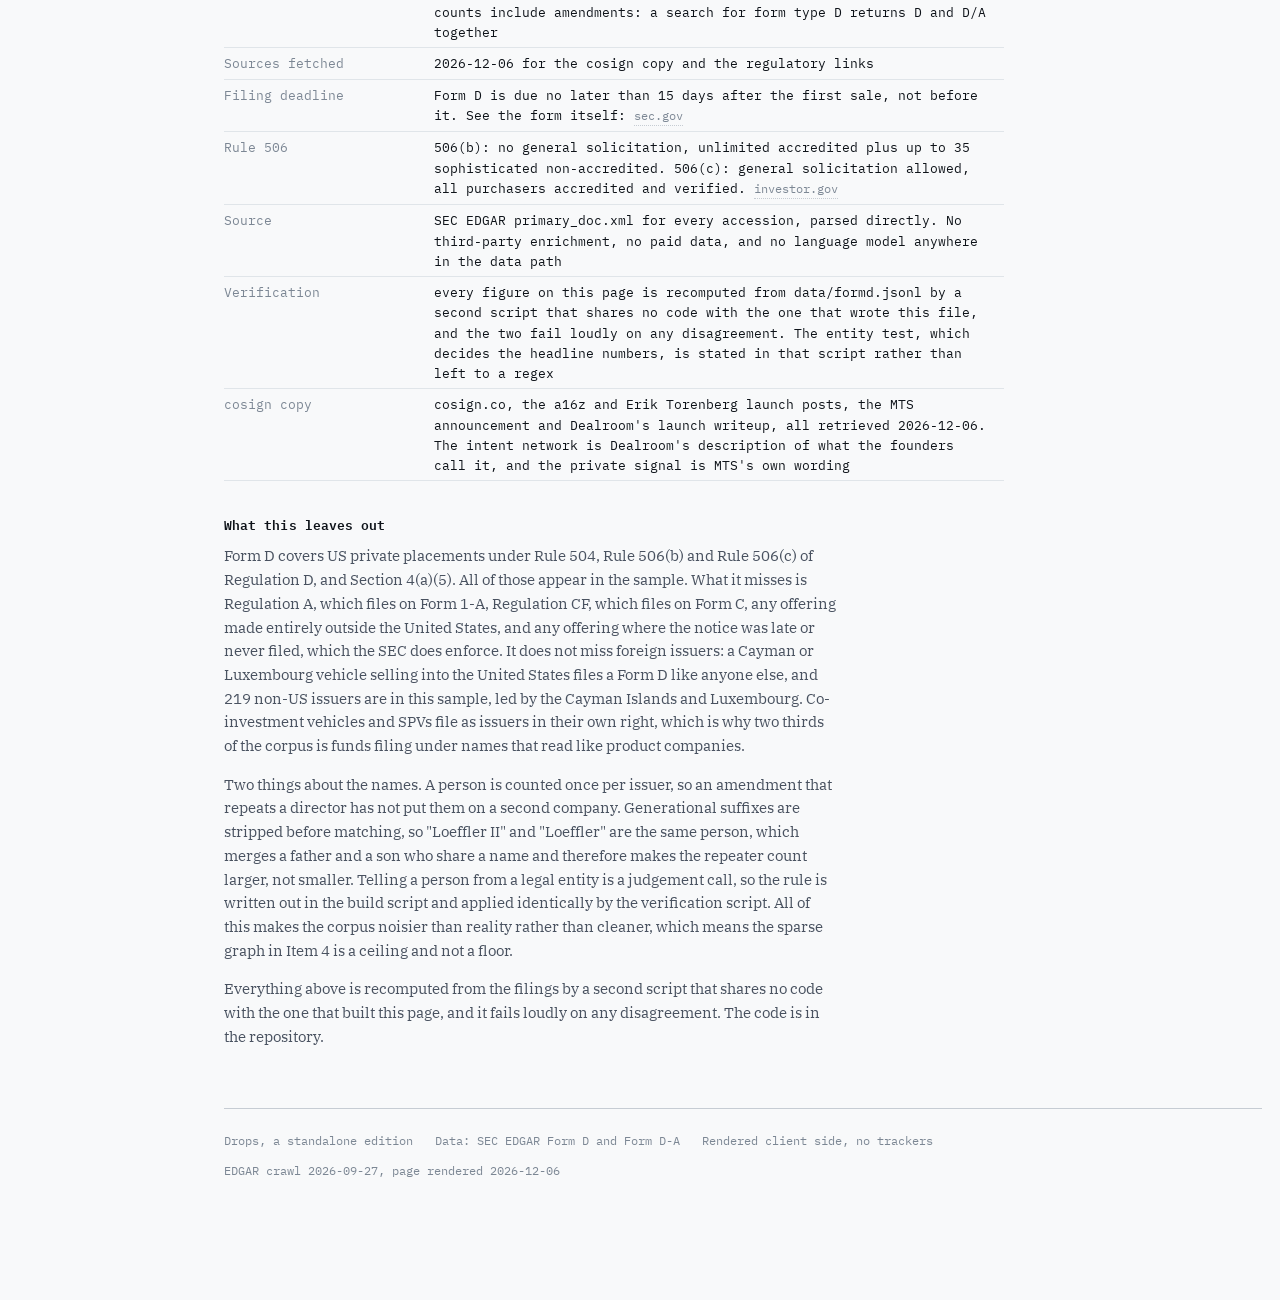
==== commit 4576a8b8: "Fifth audit: dates that moved, a baseline that was wrong, and four claims that did not hold Claims t" ====
--- a/site/index.html
+++ b/site/index.html
@@ -17,7 +17,7 @@
   <span class="sp"></span>
   <span class="idx" id="chrome-idx">item 1 of 7</span>
   <span class="sp"></span>
-  <span class="idx" id="chrome-stat">EDGAR Form D, Q3 2026</span>
+  <span class="idx" id="chrome-stat">EDGAR Form D, July to September 2026</span>
 </div>
 
 <div class="wrap">
@@ -27,7 +27,7 @@
     <div class="meta">
       <div id="rail-n"></div>
       <div>SEC EDGAR, primary_doc.xml</div>
-      <div>retrieved <span id="rail-date"></span></div>
+      <div>crawled <span id="rail-date"></span></div>
     </div>
   </nav>
 
@@ -164,8 +164,16 @@
         round. In this sample <span class="mono" id="fund-n"></span> of
         <span class="mono" id="iss-n"></span> filings are pooled investment funds
         filing under names that read like product companies, and the rest are
-        operating companies. A directory of the startup ecosystem built on this
-        feed has to throw two thirds of it away first.</p>
+        operating companies.</p>
+      <p>Even that third is not what a startup directory means.
+        <span class="mono" id="co-tech"></span> of the
+        <span class="mono" id="co-n"></span> are technology, health care, business
+        services or manufacturing. The other
+        <span class="mono" id="co-other"></span> are property vehicles, banks,
+        insurers, energy companies, restaurants and investment vehicles. Real
+        businesses, most of them, and none of them what cosign is for. A directory
+        of the startup ecosystem built on this feed throws away two thirds of it
+        and then has to be careful about most of the rest.</p>
 
       <svg class="bars" id="split-chart" viewBox="0 0 420 54" role="img"
            aria-label="Share of the sample that is pooled investment funds"></svg>
@@ -195,7 +203,7 @@
       <div class="dirwrap">
         <div class="scroller">
           <table class="dir">
-            <caption class="sr">Form D filings from the third quarter of 2026</caption>
+            <caption class="sr">Form D filings filed between 1 July and 26 September 2026</caption>
             <thead><tr>
               <th data-sort="f" scope="col">filed</th>
               <th data-sort="n" scope="col">issuer</th>
@@ -301,16 +309,16 @@
     <section id="s5">
       <h2 class="with-no"><span class="item-no">Item 5</span><span>The one field that counts backers</span></h2>
       <p>Form D has a box, near the bottom, that asks for the total number of
-        investors who had already invested in the offering by the time the
-        filing was made. Not one operating company in the sample leaves it blank.
-        404 of the 484 report at least one backer and the other 80 report zero,
-        which on this form means the first sale had not happened yet. The shape
-        among the 404 is not the one you would guess. A quarter report one or two
-        backers, 83 of them exactly one, a third report eleven or more, and the
-        largest single band is three to five. This is not
-        a tail of small friends-and-family cheques. It is mostly small
-        institutional rounds with a handful of buyers each, which is the part of
-        the market nobody has ever felt the need for a directory.</p>
+        investors who had already invested in the offering by the time the filing
+        was made. Not one operating company in the sample leaves it blank.
+        <span class="mono" id="bk-report"></span> report at least one backer and
+        the other <span class="mono" id="bk-zero"></span> report zero, which on
+        this form means the first sale had not happened yet. Among the ones that
+        report, the shape is bimodal rather than a long tail.
+        <span class="mono" id="bk-bands"></span> One person writing the whole
+        thing, or a small syndicate, with very little in between. Both ends of
+        that are the part of the market nobody has ever needed a directory
+        for.</p>
       <p>So the number of people who believed in a startup is on the public
         record, and who they were is not. The form will tell you the shape of a
         cap table at the granularity of a count, and nothing else. Cosign is
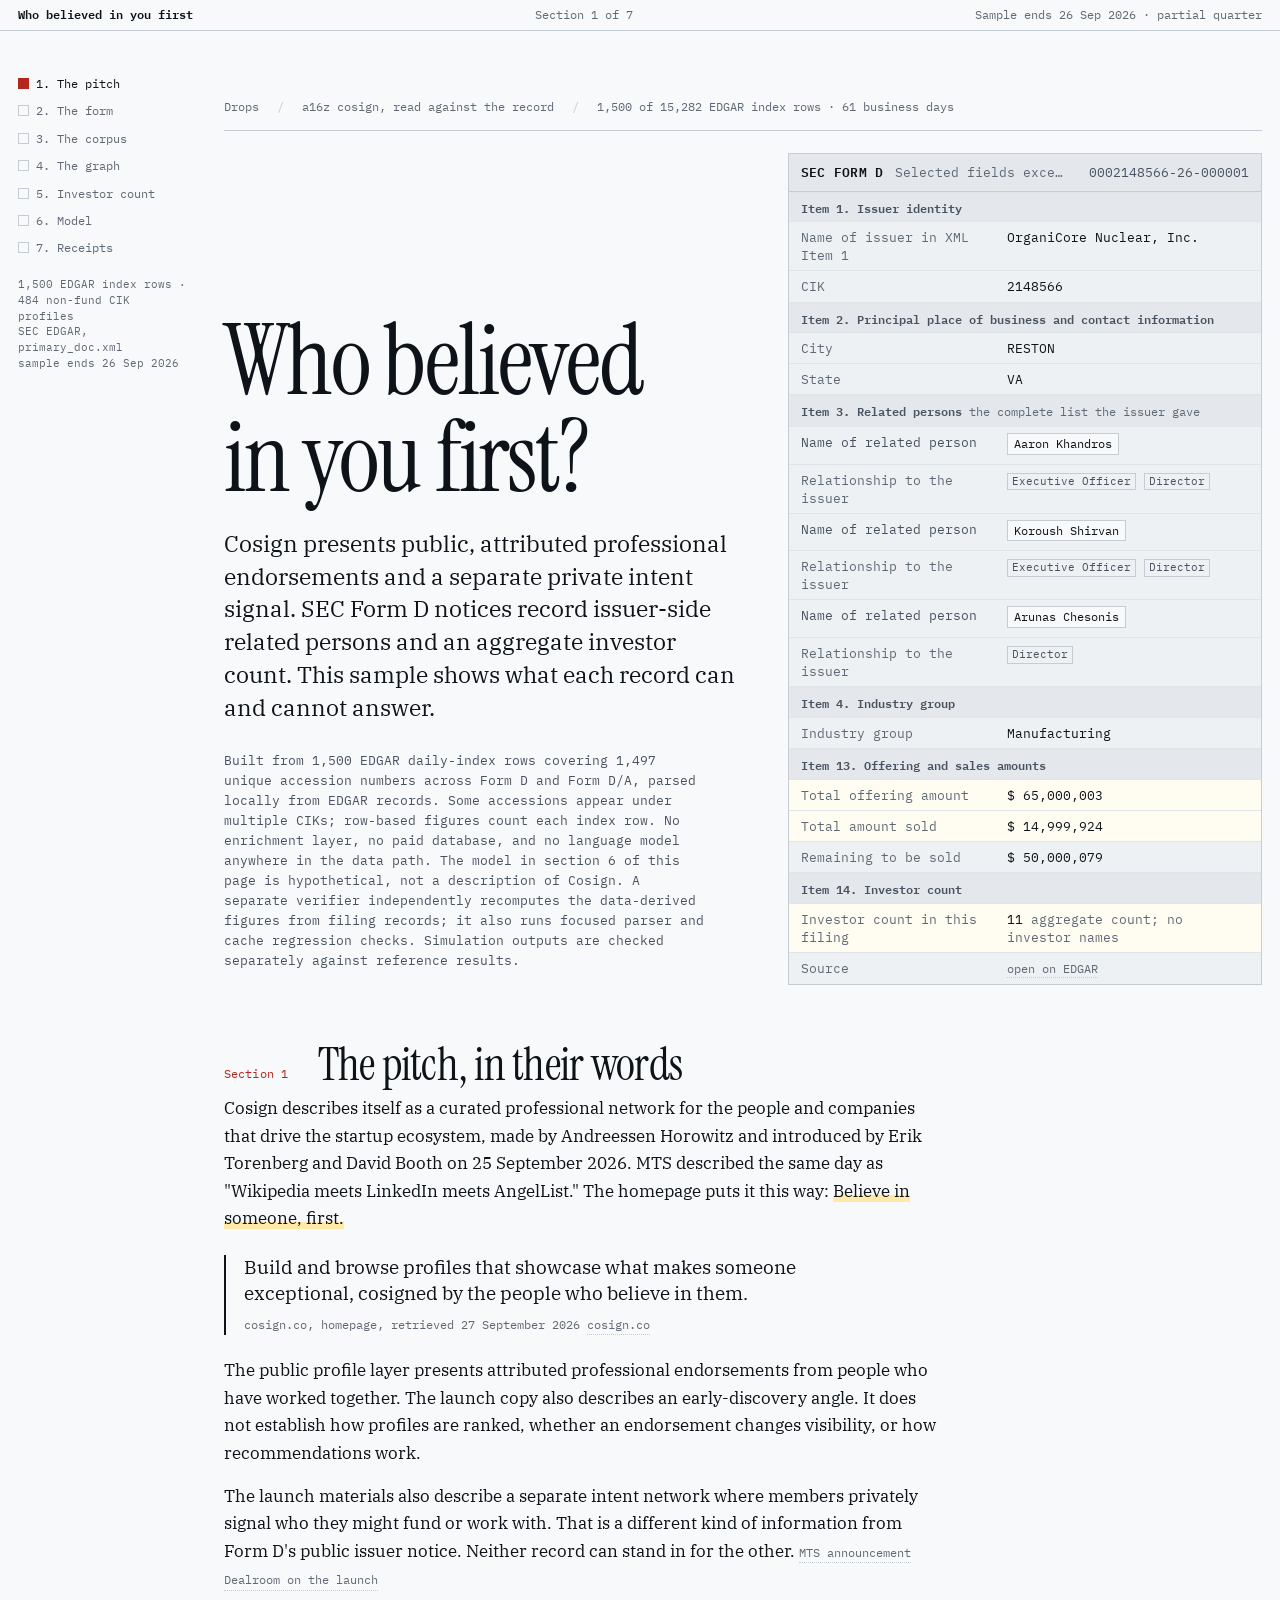
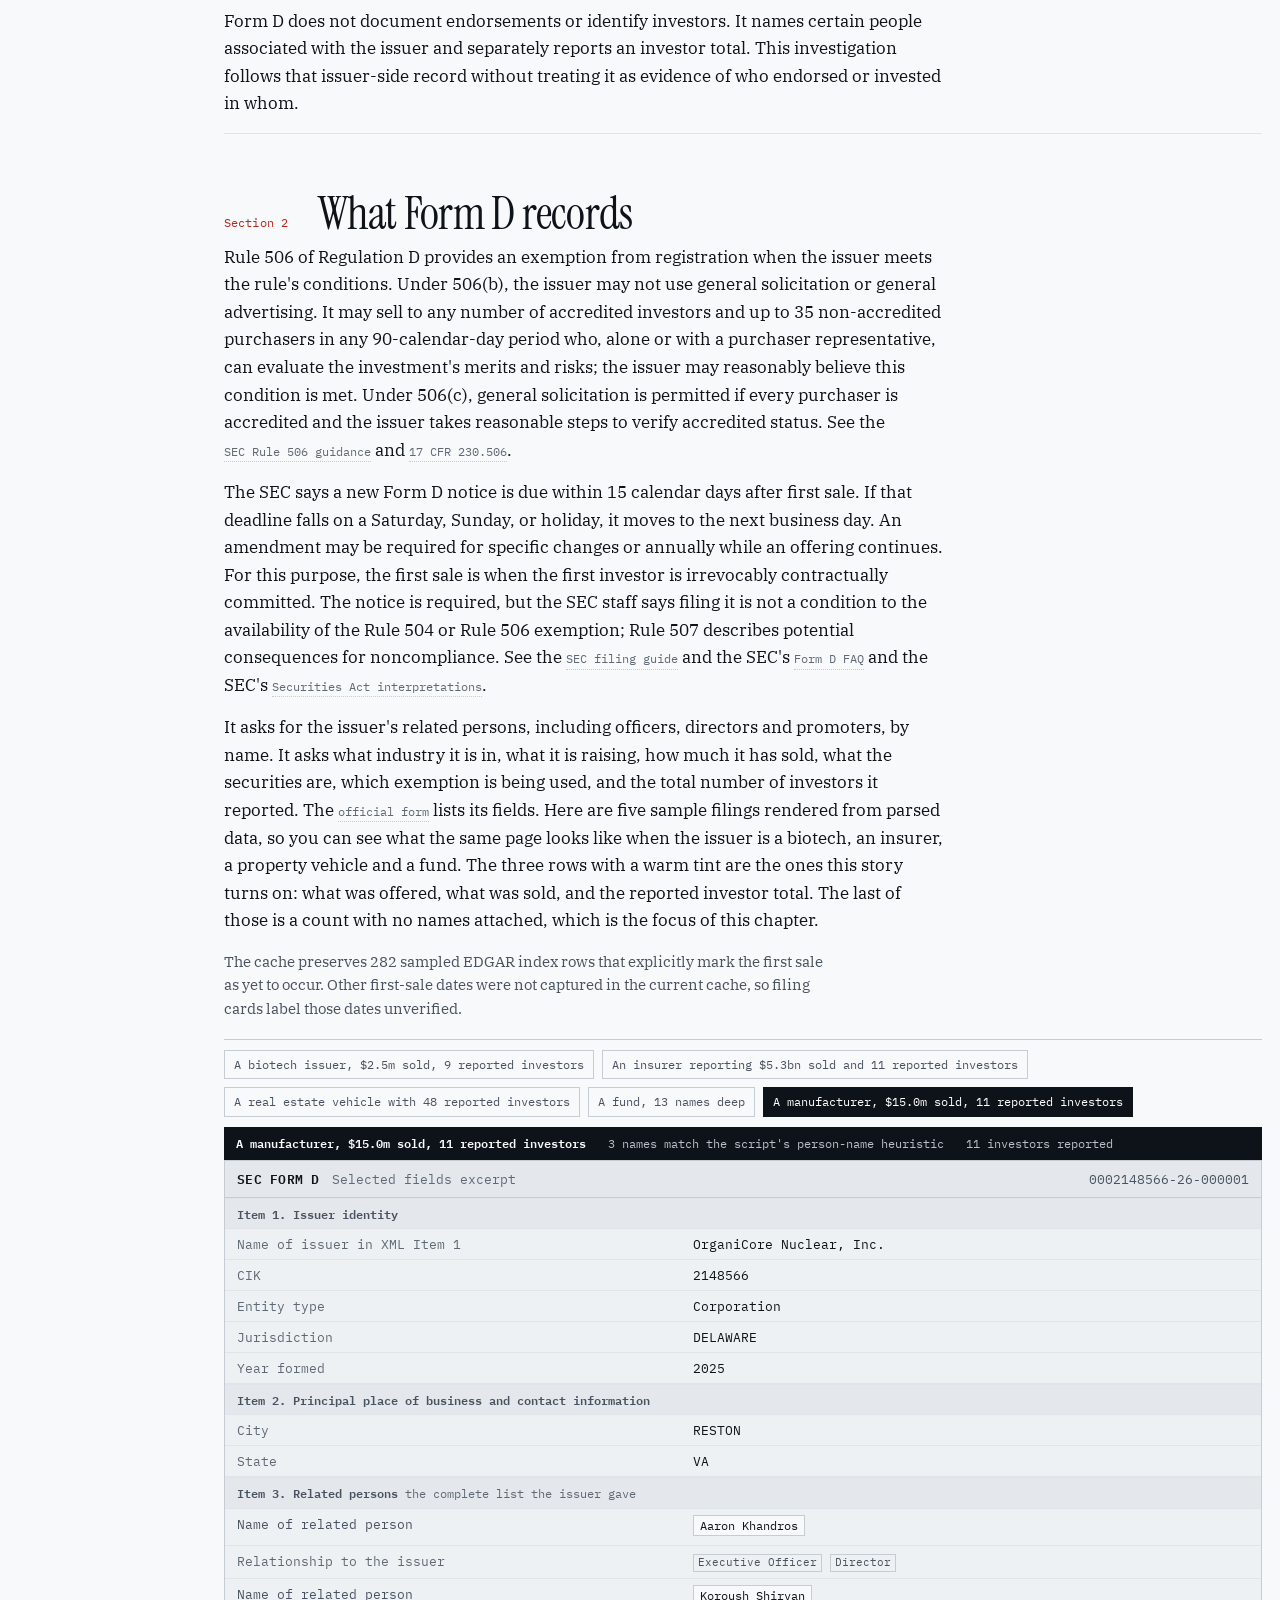
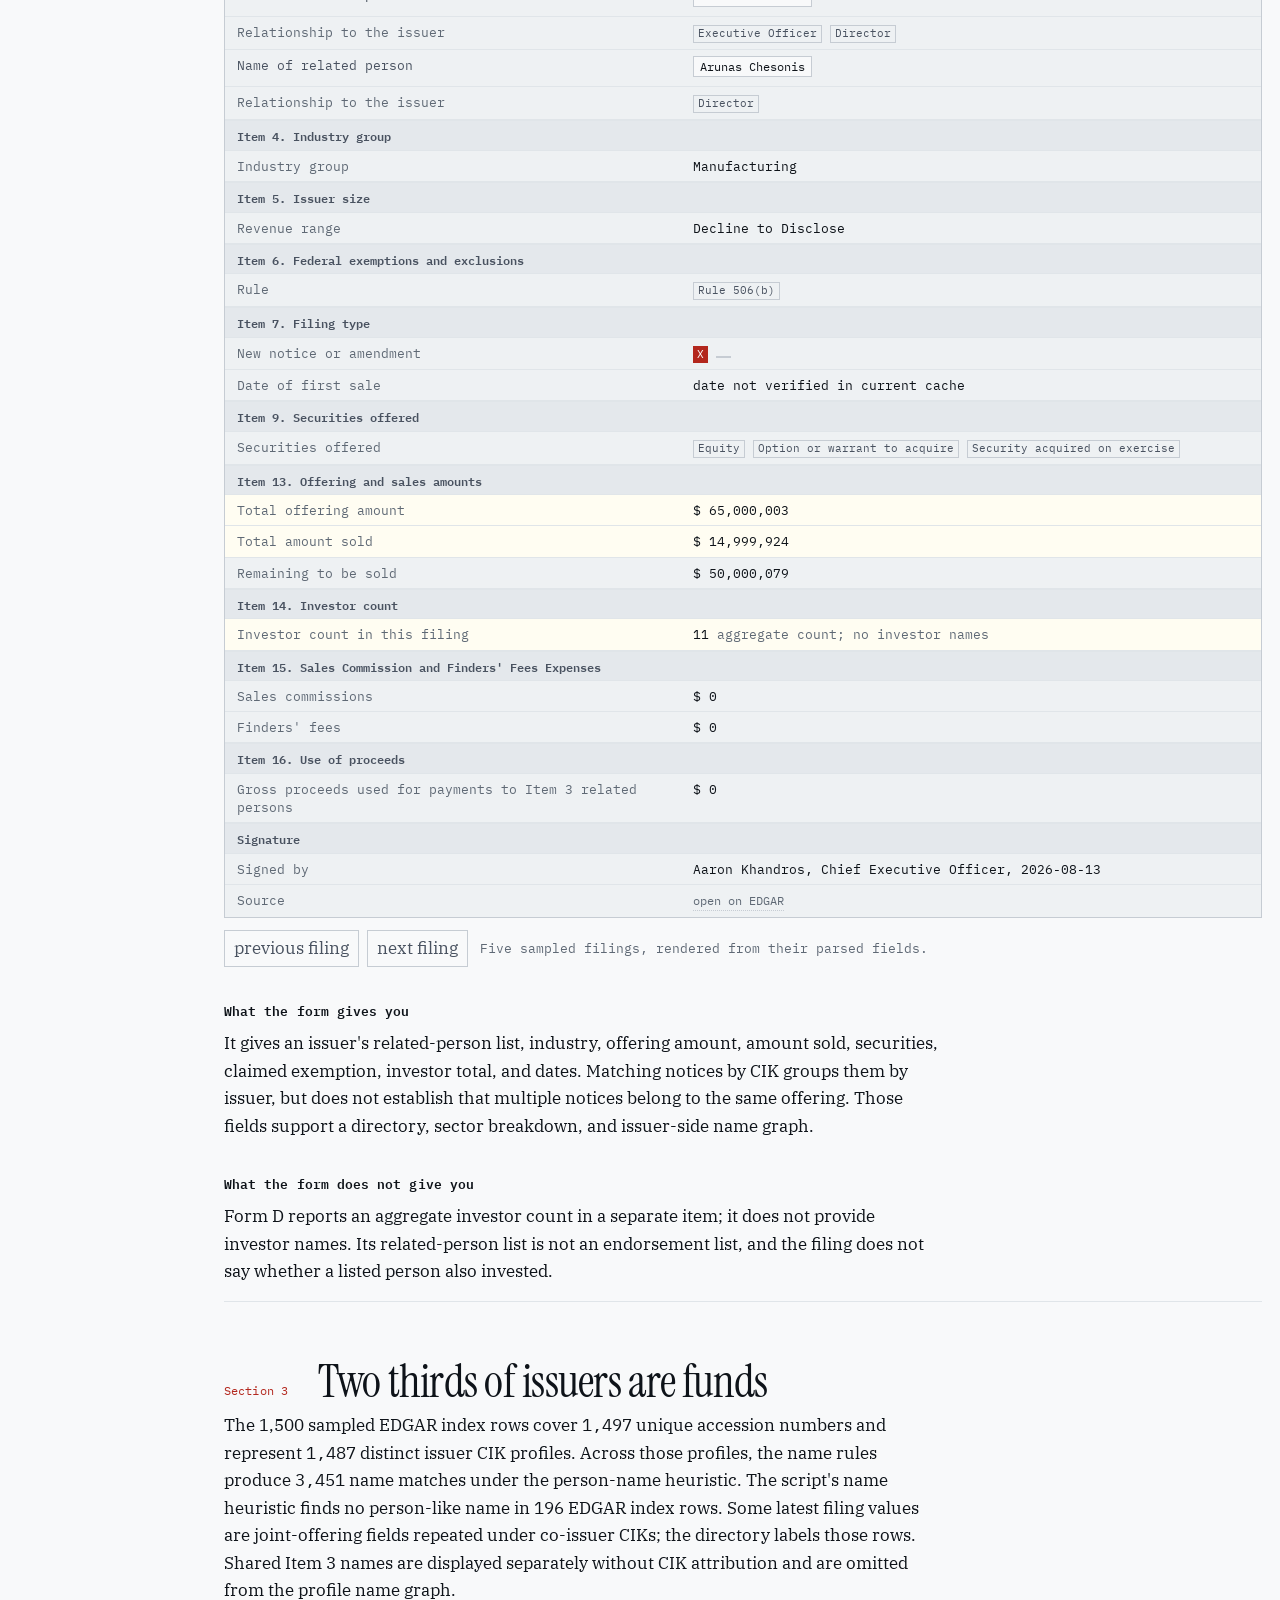
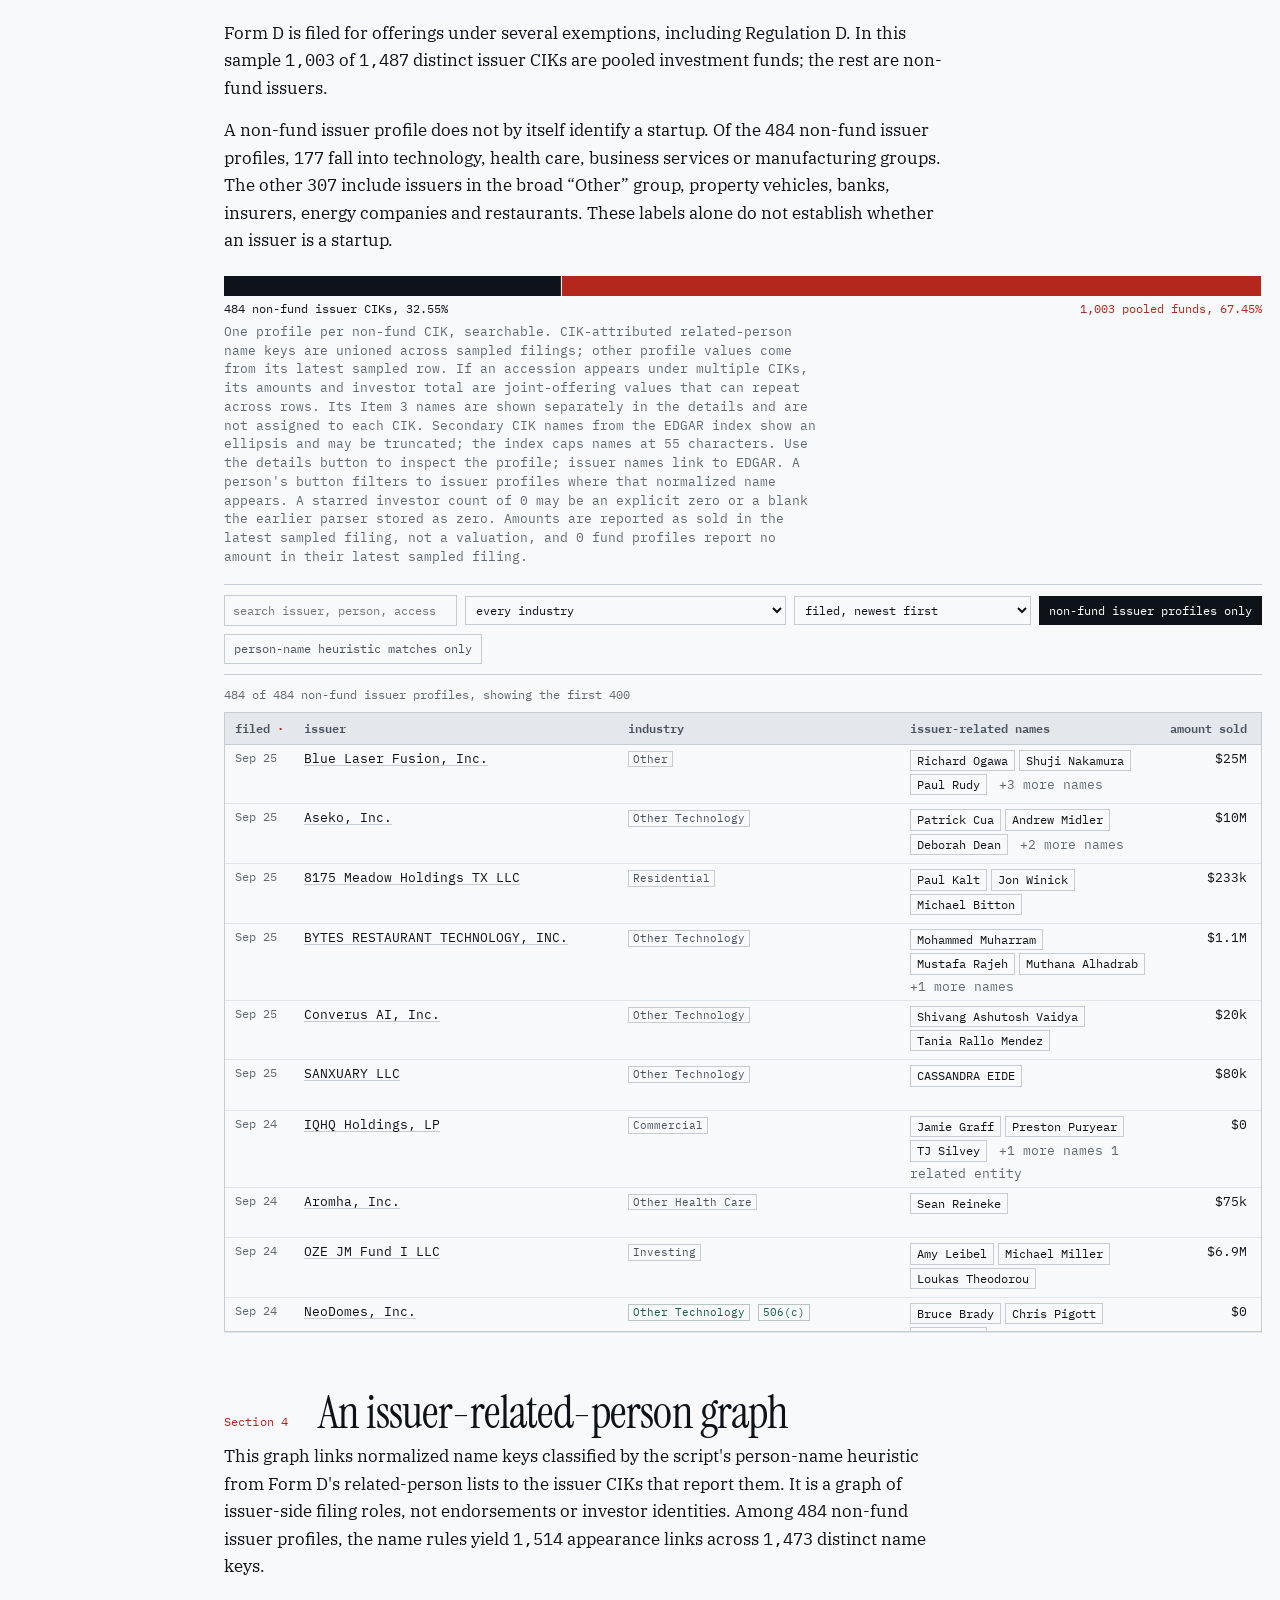
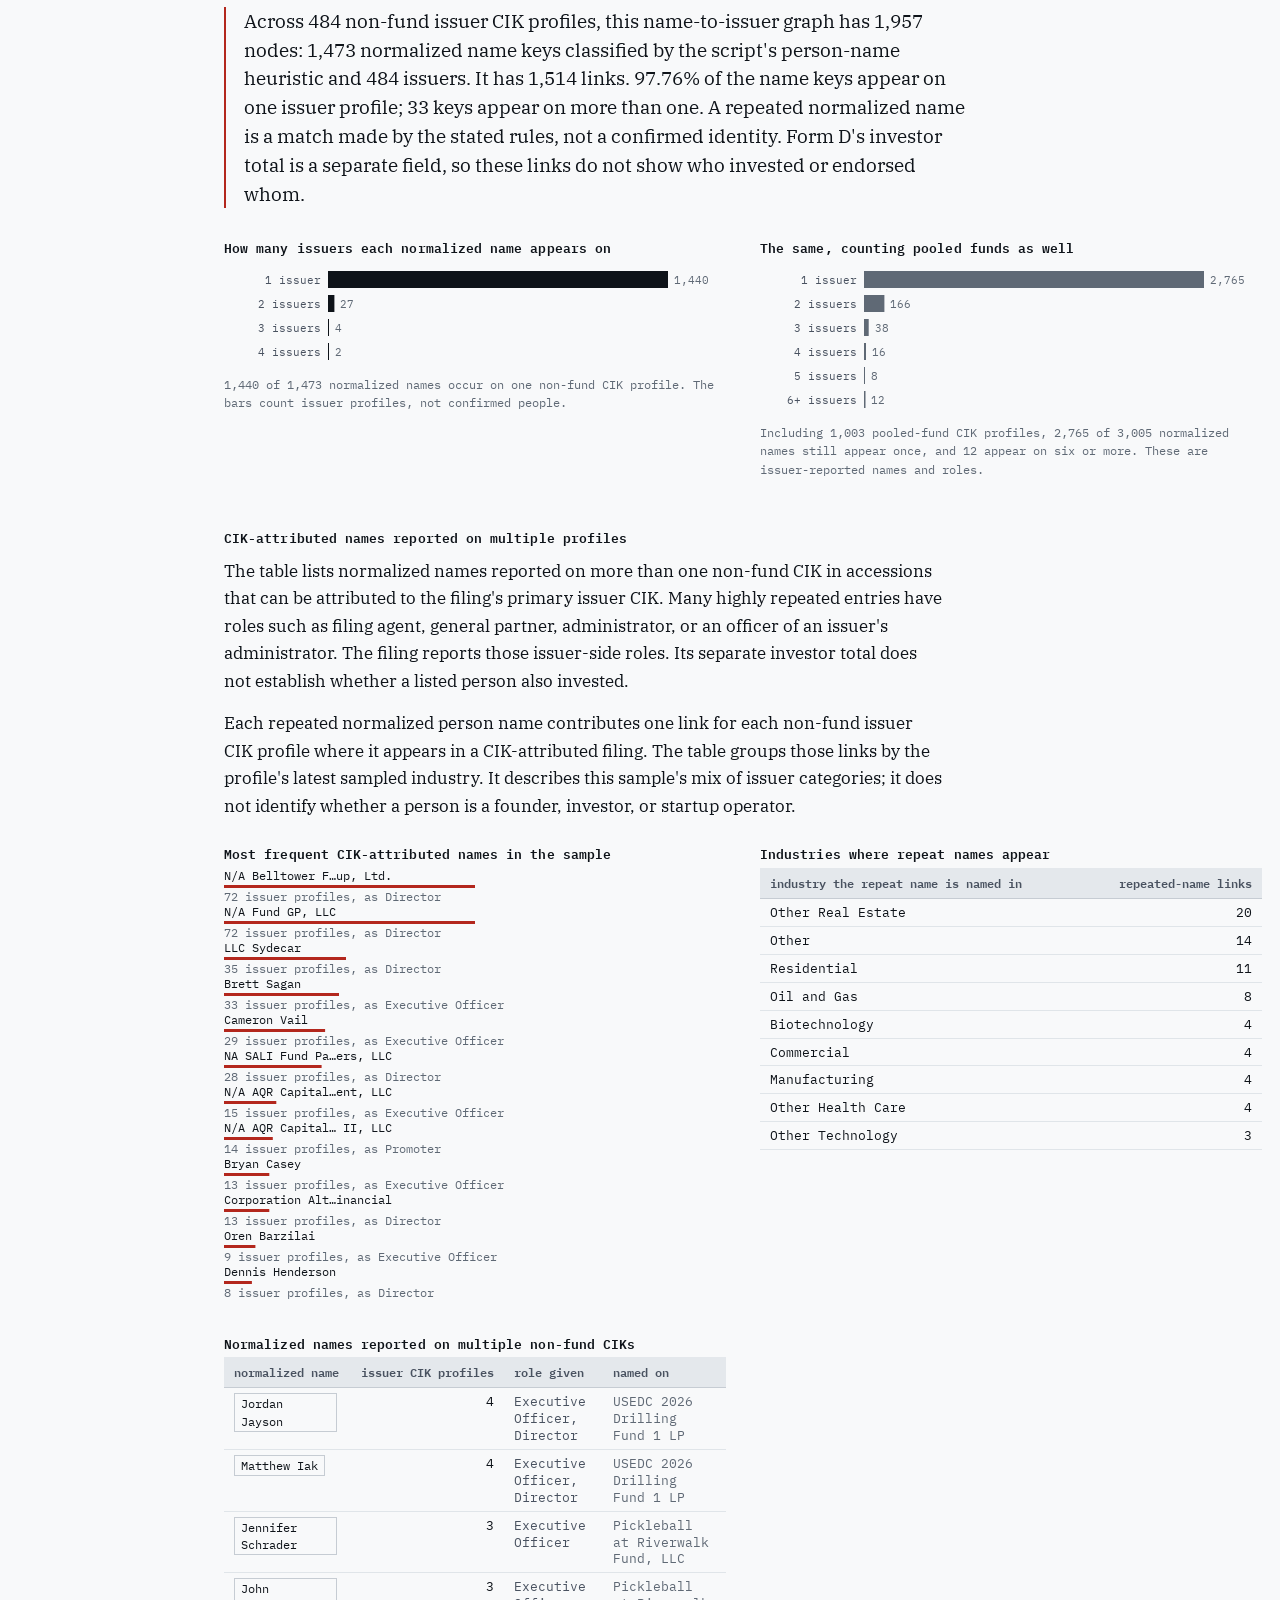
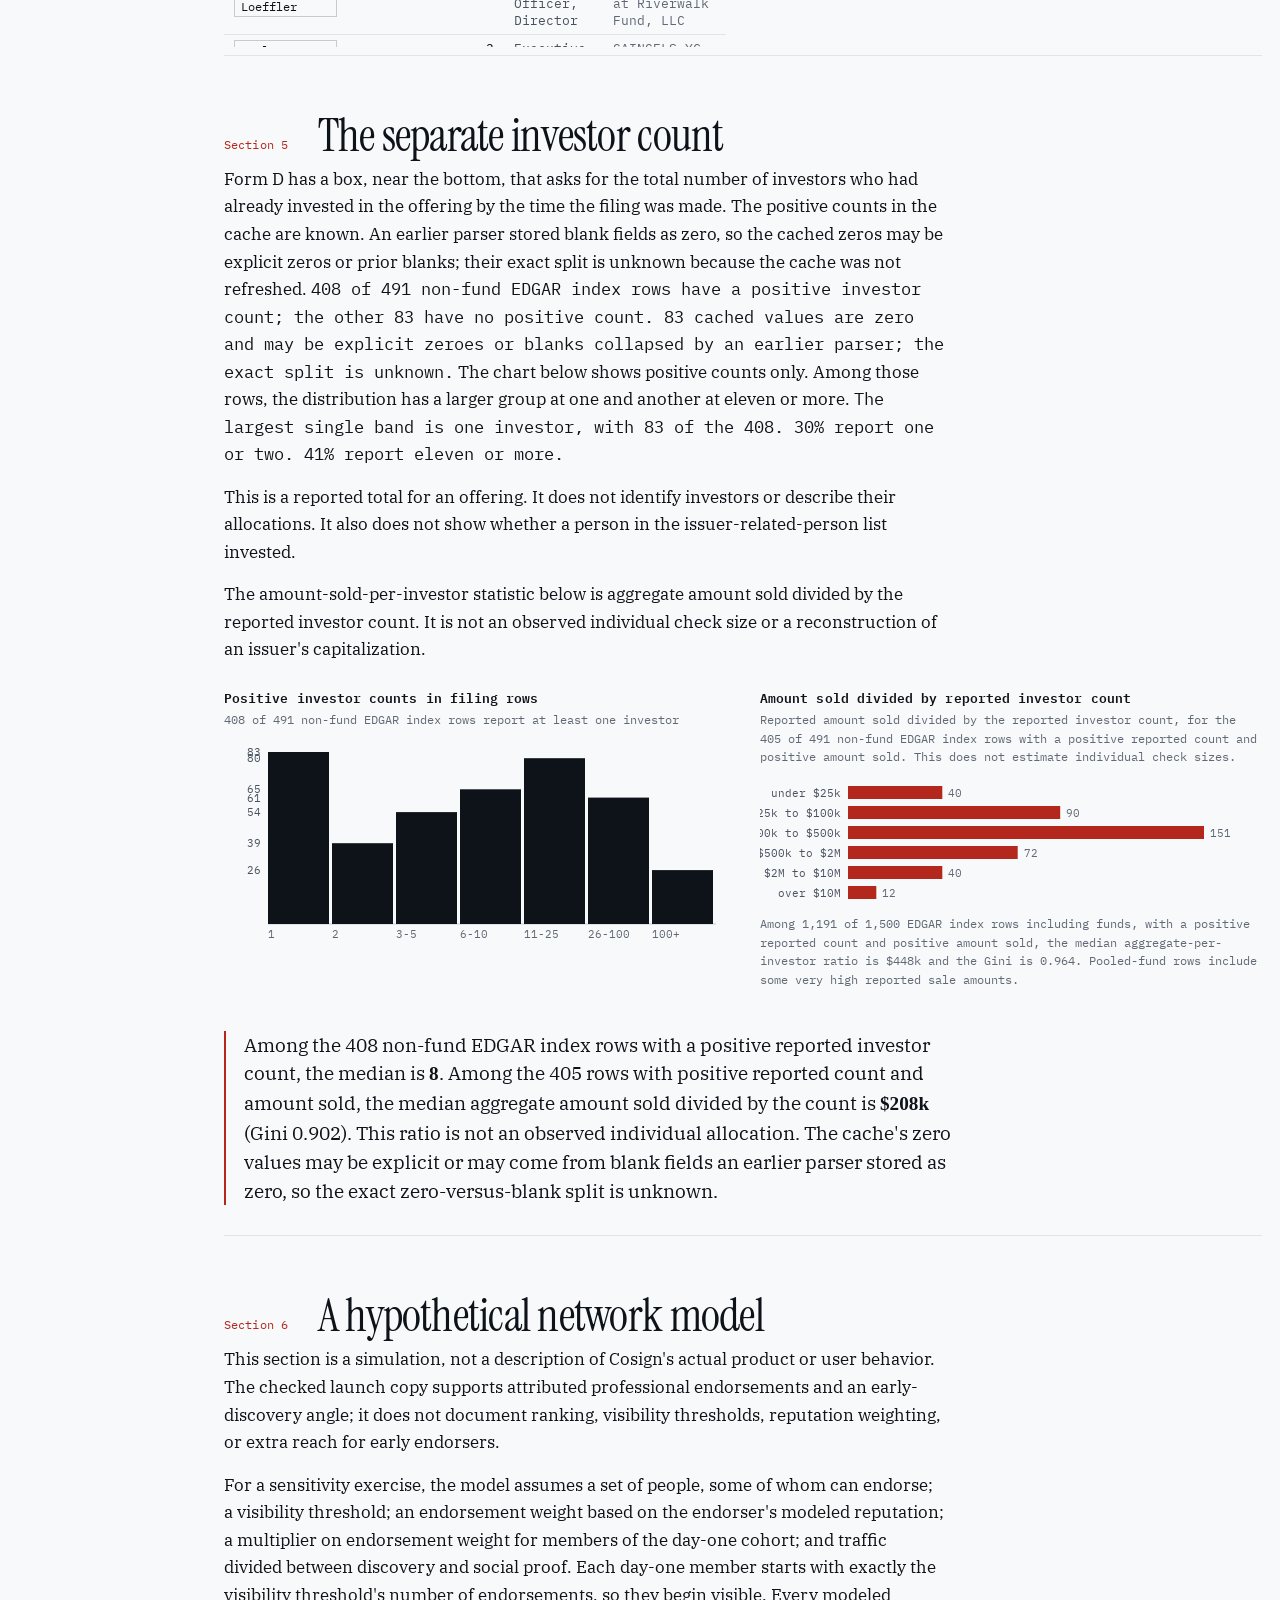
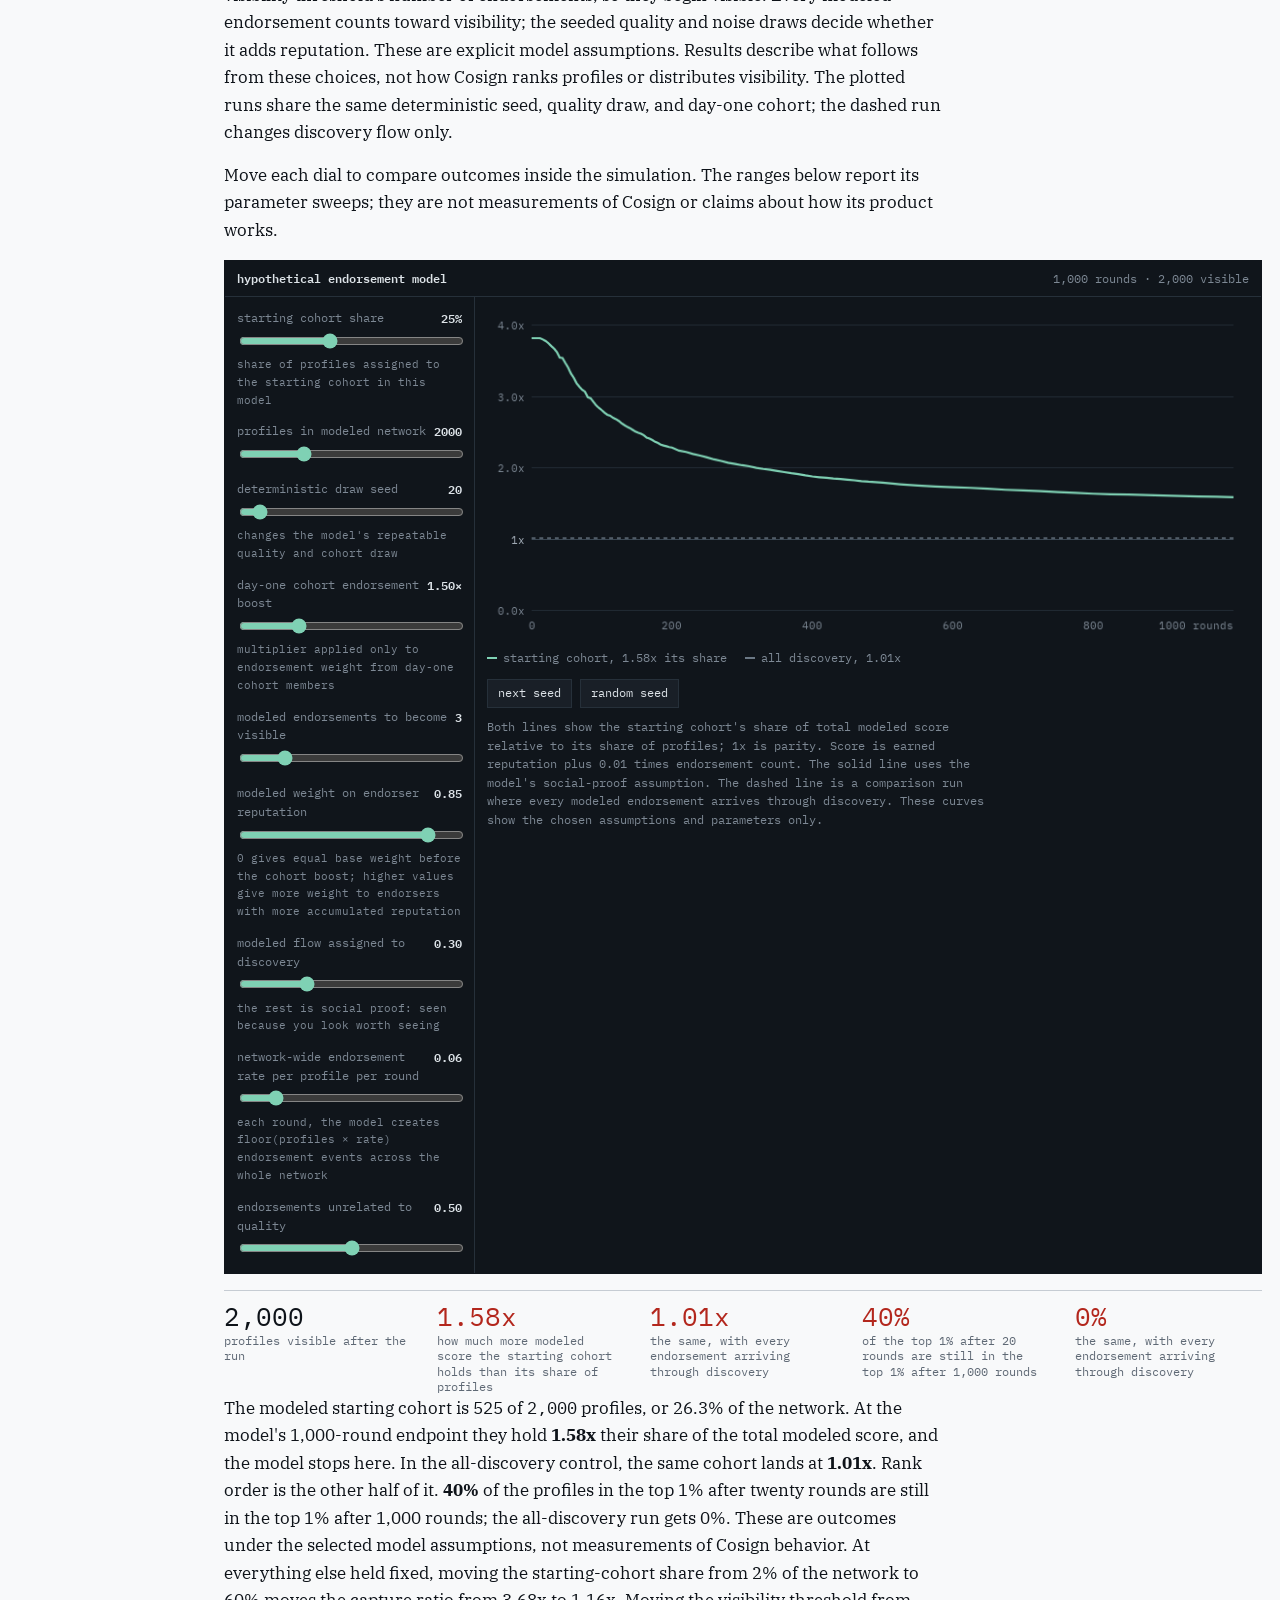
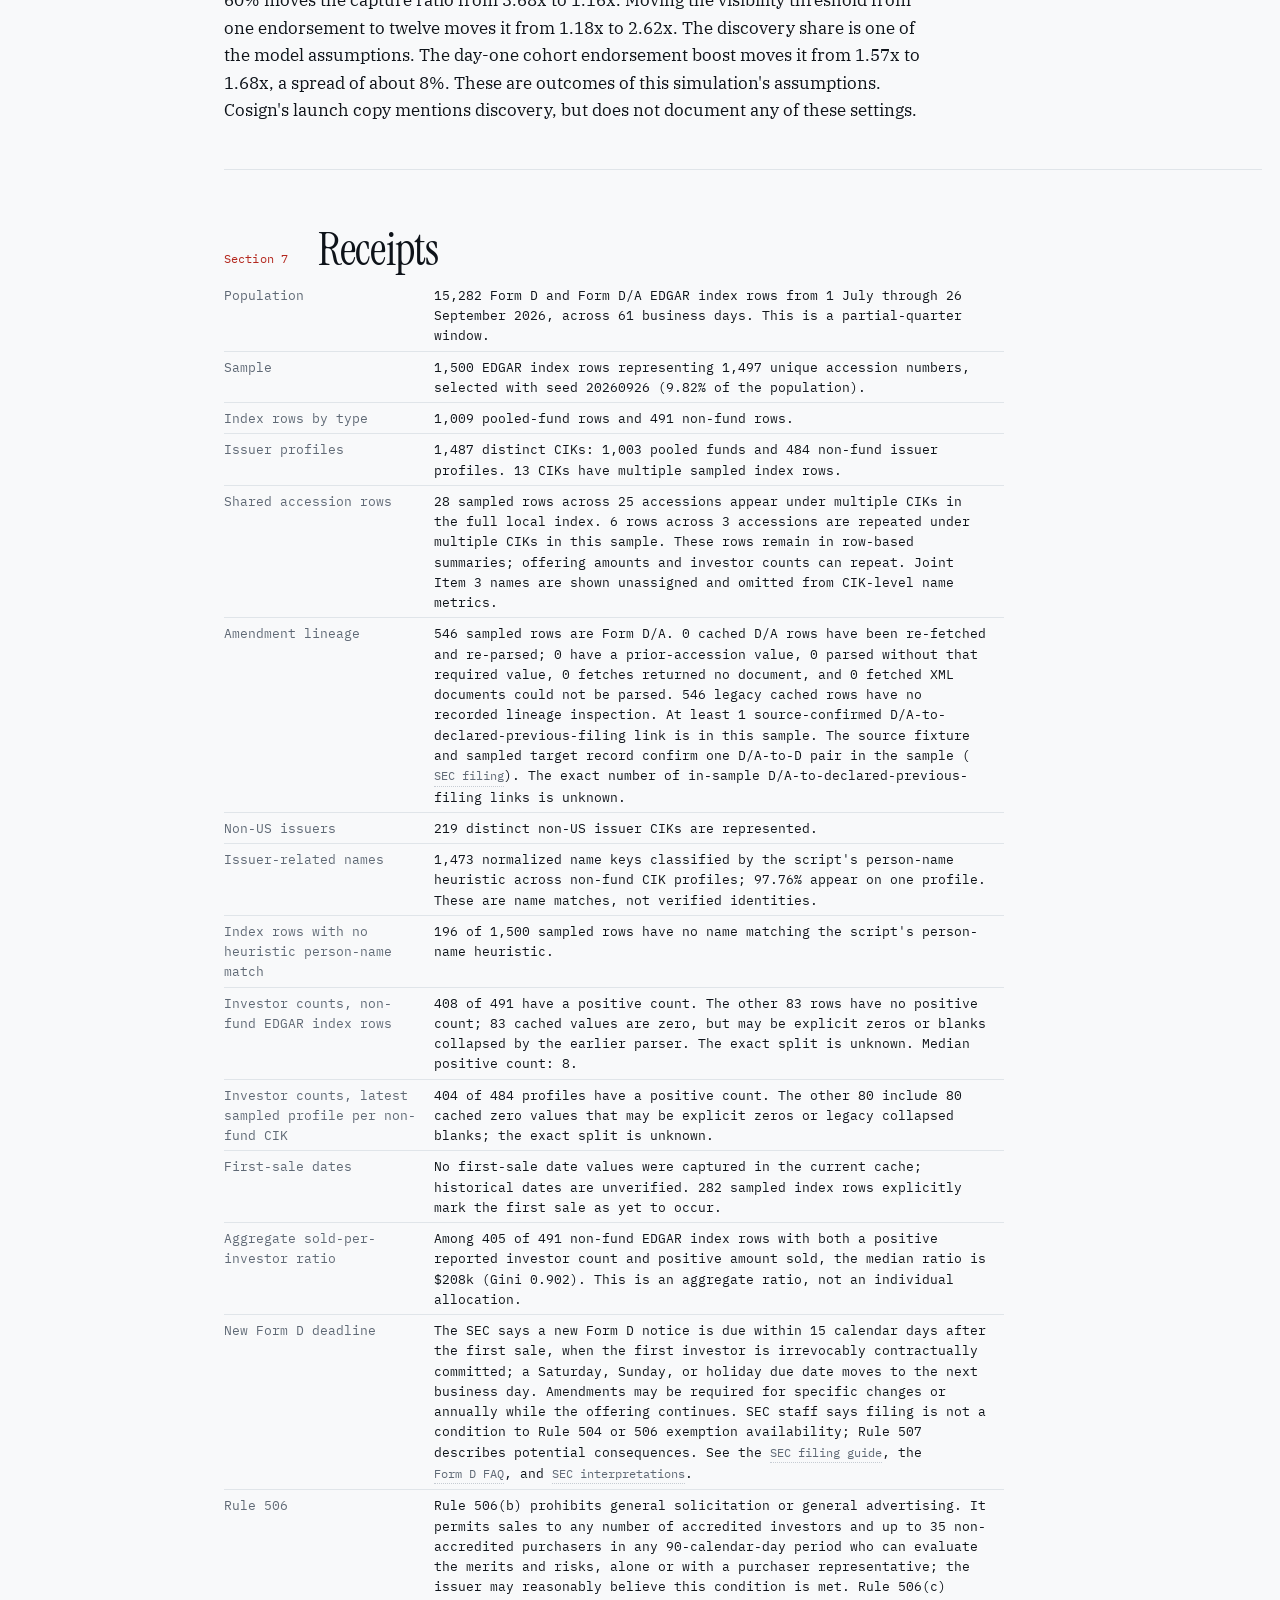
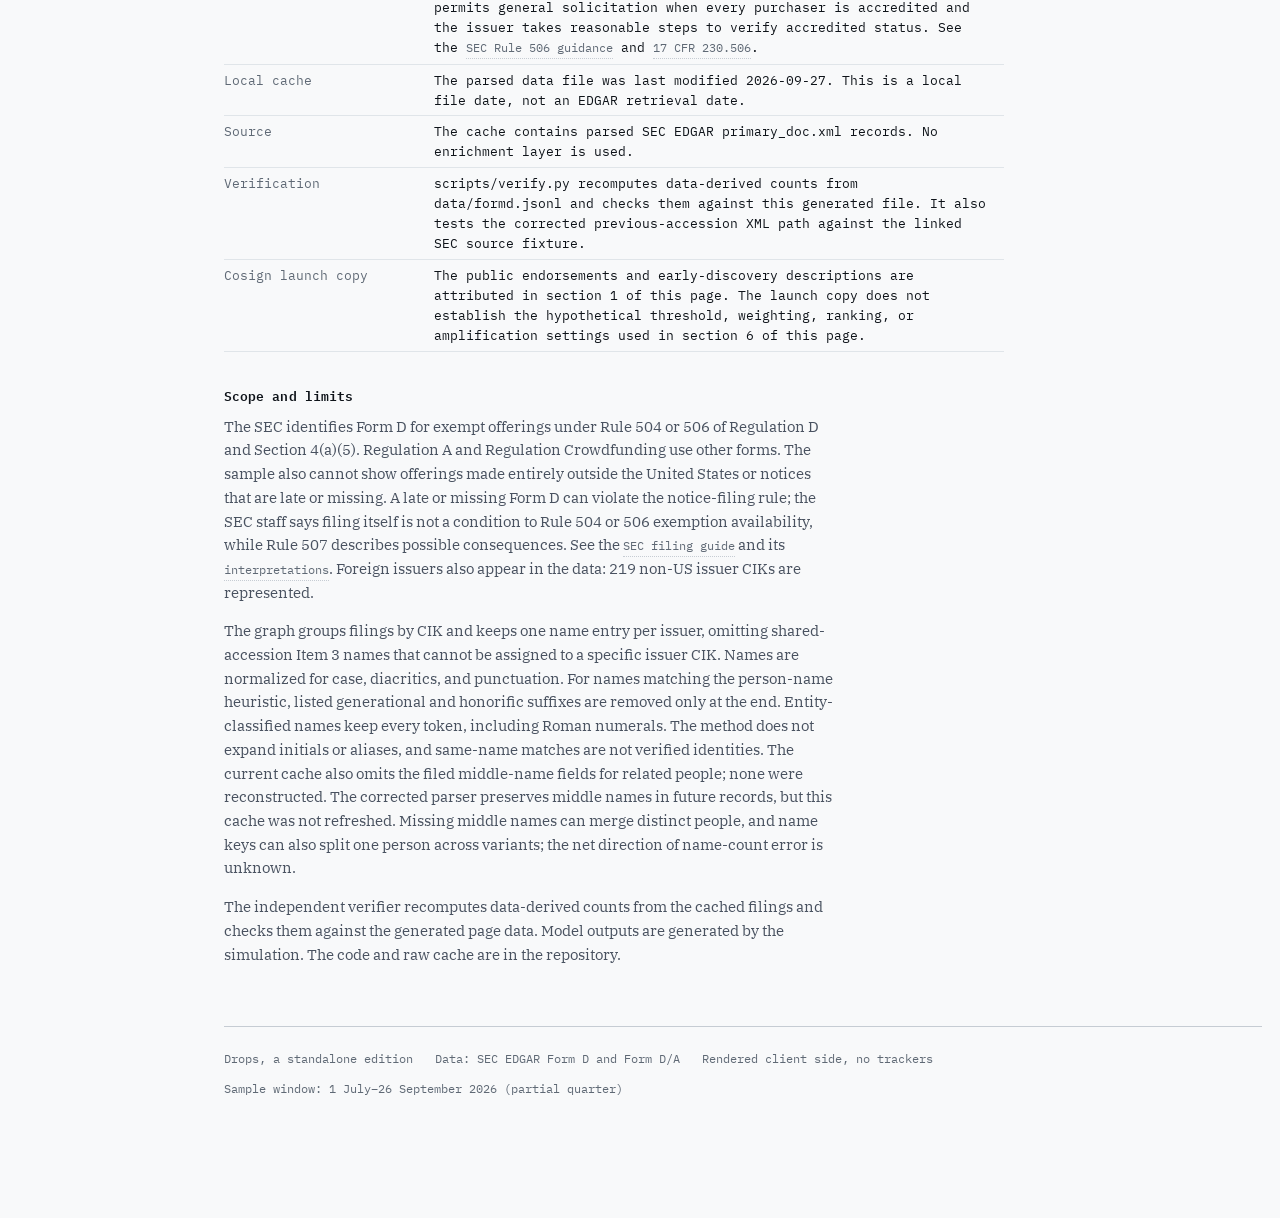
==== commit 653b0e34: "Complete audited Drops project" ====
--- a/site/index.html
+++ b/site/index.html
@@ -4,7 +4,7 @@
 <meta charset="utf-8">
 <meta name="viewport" content="width=device-width, initial-scale=1">
 <title>Who believed in you first?</title>
-<meta name="description" content="Cosign launched on 25 September promising a public record of who backed whom. The US record of who backs whom already exists, and it is filed every day. Here is what is in it.">
+<meta name="description" content="Cosign's public professional endorsements and SEC Form D notices record different things. Explore a sample of issuer-side related persons and aggregate investor counts.">
 <link rel="preconnect" href="https://fonts.googleapis.com">
 <link rel="preconnect" href="https://fonts.gstatic.com" crossorigin>
 <link href="https://fonts.googleapis.com/css2?family=IBM+Plex+Mono:ital,wght@0,400;0,500;0,600;1,400&family=IBM+Plex+Serif:ital,wght@0,400;0,500;1,400&family=Instrument+Serif:ital@0;1&display=swap" rel="stylesheet">
@@ -12,13 +12,13 @@
 </head>
 <body>
 
-<div class="chrome mono">
+<header class="chrome mono" role="banner">
   <span><b>Who believed in you first</b></span>
   <span class="sp"></span>
-  <span class="idx" id="chrome-idx">item 1 of 7</span>
+  <span class="idx" id="chrome-idx">Section 1 of 7</span>
   <span class="sp"></span>
-  <span class="idx" id="chrome-stat">EDGAR Form D, July to September 2026</span>
-</div>
+  <span class="idx" id="chrome-stat">Sample ends 26 September 2026 · partial quarter</span>
+</header>
 
 <div class="wrap">
 
@@ -27,7 +27,7 @@
     <div class="meta">
       <div id="rail-n"></div>
       <div>SEC EDGAR, primary_doc.xml</div>
-      <div>crawled <span id="rail-date"></span></div>
+      <div>sample ends 26 Sep 2026</div>
     </div>
   </nav>
 
@@ -46,31 +46,33 @@
       <div class="hero-grid">
         <div>
           <h1>Who believed in you&nbsp;first?</h1>
-          <p class="stand">Cosign went live on 25 September with a promise: a public
-            record of who backed whom, kept by the people who did the backing.
-            The United States has been publishing its own version of that record
-            since 2001, and in machine-readable form since 2009. It is thinner
-            than the pitch, and the shape of the gap is the interesting part.</p>
-          <p class="byline mono">Built from <span id="by-f">&#8230;</span> Form D filings pulled
-            straight off EDGAR and parsed by hand. No enrichment layer, no paid
+          <p class="stand">Cosign presents public, attributed professional
+            endorsements and a separate private intent signal. SEC Form D notices
+            record issuer-side related persons and an aggregate investor count.
+            This sample shows what each record can and cannot answer.</p>
+          <p class="byline mono">Built from <span id="by-f">&#8230;</span> EDGAR daily-index rows covering
+            <span id="by-acc">&#8230;</span> unique accession numbers across Form D and Form D/A, parsed
+            locally from EDGAR records. Some accessions appear under multiple
+            CIKs; row-based figures count each index row. No enrichment layer, no paid
             database, and no language model anywhere in the data path. The model
-            in Item 6 is a model of a mechanism, not of this data. Every figure
-            here is recomputed from the filings by a second script that shares no
-            code with the one that wrote this page, and the two fail loudly when
-            they stop agreeing.</p>
+            in section 6 of this page is hypothetical, not a description of Cosign. A
+            separate verifier independently recomputes the data-derived figures
+            from filing records; it also runs focused parser and cache regression
+            checks. Simulation outputs are checked separately against reference
+            results.</p>
         </div>
         <div id="hero-form"></div>
       </div>
     </div>
 
-    <!-- ============================================================ item 1 -->
+    <!-- ============================================================ section 1 -->
     <section id="s1">
-      <h2 class="with-no"><span class="item-no">Item 1</span><span>The pitch, in their words</span></h2>
-      <p>Cosign is a curated professional network for the people and companies
+      <h2 class="with-no"><span class="item-no">Section 1</span><span>The pitch, in their words</span></h2>
+      <p>Cosign describes itself as a curated professional network for the people and companies
         that drive the startup ecosystem, made by Andreessen Horowitz and
         introduced by Erik Torenberg and David Booth on 25 September 2026. MTS
         described the same day as "Wikipedia meets LinkedIn meets AngelList." The
-        homepage headline is two words longer than that:
+        homepage puts it this way:
         <em class="term">Believe in someone, first.</em></p>
 
       <blockquote>
@@ -80,263 +82,271 @@
           <a class="src" href="https://cosign.co" target="_blank" rel="noopener">cosign.co</a></cite>
       </blockquote>
 
-      <p>Strip the design language out and the mechanism is a signed
-        endorsement: a named person attaches their name and standing to another
-        person's record, the endorsement is attributed and permanent rather than
-        a like that scrolls away, and the endorser is paid in visibility for
-        finding people early. A second quote on the same page does the work of
-        a spec: <em class="term">attributable context from people who have
-        worked together.</em></p>
-
-      <p>There are two layers to this and the gap between them is the rest of
-        this page. The cosigns on a profile are public and attributed, which is
-        the half the homepage sells. Underneath sits what the founders call an
-        intent network, where members
-        <em class="term">privately signal who you'd fund or work with</em> and
-        hear back when the interest is mutual. That signal is not published, by
-        design, and it is exactly the part of a reputation system that would be
-        worth the most to anyone reading it.
+      <p>The public profile layer presents attributed professional endorsements
+        from people who have worked together. The launch copy also describes an
+        early-discovery angle. It does not establish how profiles are ranked,
+        whether an endorsement changes visibility, or how recommendations work.</p>
+
+      <p>The launch materials also describe a separate intent network where
+        members privately signal who they might fund or work with. That is a
+        different kind of information from Form D's public issuer notice. Neither
+        record can stand in for the other.
         <a class="src" href="https://x.com/MTSlive/status/2103504351797092668"
            target="_blank" rel="noopener">MTS announcement</a>
         <a class="src" href="https://app.dealroom.co/news/note/a16z-launches-cosign-a-curated-professional-network-for-the-startup-community"
            target="_blank" rel="noopener">Dealroom on the launch</a></p>
 
-      <p>So the product is a registry of conviction, with the public half shown
-        and the valuable half private. Who believed in whom, who was willing to
-        say so, and who was early. The paper version of that record is already
-        public and nobody has built anything on top of it, which is convenient
-        for anyone building this one.</p>
-    </section>
-
-    <!-- ============================================================ item 2 -->
+      <p>Form D does not document endorsements or identify investors. It names
+        certain people associated with the issuer and separately reports an
+        investor total. This investigation follows that issuer-side record
+        without treating it as evidence of who endorsed or invested in whom.</p>
+    </section>
+
+    <!-- ============================================================ section 2 -->
     <section id="s2">
-      <h2 class="with-no"><span class="item-no">Item 2</span><span>The government already files it</span></h2>
-      <p>Rule 506 of Regulation D lets a US company sell securities without
-        registering them, as much as it likes, provided it meets one of two sets
-        of conditions. Under 506(b) it may not advertise, and it may sell to any
-        number of accredited investors plus up to 35 others who are financially
-        sophisticated. Under 506(c) it may advertise freely, provided every single
-        purchaser is accredited and the company takes reasonable steps to verify
-        it. <span class="src" href="https://www.sec.gov/answers/rule506.htm"
-        target="_blank" rel="noopener">investor.gov</span></p>
-      <p>The price of either exemption is a notice on Form D, filed with the SEC
-        no later than 15 days <em class="term">after</em> the first sale.
-        <span class="src" href="https://www.sec.gov/Archives/edgar/vprr/0201/02014640.pdf"
-        target="_blank" rel="noopener">the form says so on page one</span> That
-        timing is the whole of Item 5 in one sentence: by the time the form is
-        filed the money is already committed, and the form still records only
-        how many people were in, never who they were.</p>
-      <p>It asks for the company's officers, directors and promoters by name. It
+      <h2 class="with-no"><span class="item-no">Section 2</span><span>What Form D records</span></h2>
+      <p>Rule 506 of Regulation D provides an exemption from registration when
+        the issuer meets the rule's conditions. Under 506(b), the issuer may not
+        use general solicitation or general advertising. It may sell to any
+        number of accredited investors and up to 35 non-accredited purchasers in
+        any 90-calendar-day period
+        who, alone or with a purchaser representative, can evaluate the
+        investment's merits and risks; the issuer may reasonably believe this
+        condition is met. Under 506(c), general solicitation is permitted if
+        every purchaser is accredited and the issuer takes reasonable steps to
+        verify accredited status. See the <a class="src"
+        href="https://www.sec.gov/resources-small-businesses/exempt-offerings/private-placements-rule-506b"
+        target="_blank" rel="noopener">SEC Rule 506 guidance</a> and
+        <a class="src" href="https://www.ecfr.gov/current/title-17/chapter-II/part-230/section-230.506"
+        target="_blank" rel="noopener">17 CFR 230.506</a>.</p>
+      <p>The SEC says a new Form D notice is due within 15 calendar days after
+        first sale. If that deadline falls on a Saturday, Sunday, or holiday, it
+        moves to the next business day. An amendment may be required for specific
+        changes or annually while an offering continues. For this purpose, the first sale is when
+        the first investor is irrevocably contractually committed. The notice is required, but the SEC
+        staff says filing it is not a condition to the availability of the Rule
+        504 or Rule 506 exemption; Rule 507 describes potential consequences for
+        noncompliance. See the <a class="src"
+        href="https://www.sec.gov/resources-small-businesses/exempt-offerings/filing-form-d-notice"
+        target="_blank" rel="noopener">SEC filing guide</a> and the SEC's
+        <a class="src"
+        href="https://www.sec.gov/about/divisions-offices/division-corporation-finance/frequently-asked-questions-answers-form-d"
+        target="_blank" rel="noopener">Form D FAQ</a> and the SEC's
+        <a class="src"
+        href="https://www.sec.gov/rules-regulations/staff-guidance/corporation-finance-interpretations/securities-act-rules"
+        target="_blank" rel="noopener">Securities Act interpretations</a>.</p>
+      <p>It asks for the issuer's related persons, including officers, directors
+        and promoters, by name. It
         asks what industry it is in, what it is raising, how much it has sold,
-        what the securities are, which exemption is being used, and how many
-        people had already bought by the time it filed. It is one of the denser
-        documents American corporate law produces and almost nobody opens. Here
-        are five of them from the sample, unmodified, so you can see what the
+        what the securities are, which exemption is being used, and the total
+        number of investors it reported. The <a class="src"
+        href="https://www.sec.gov/files/formd.pdf" target="_blank"
+        rel="noopener">official form</a> lists its fields. Here are five sample
+        filings rendered from parsed data, so you can see what the
         same page looks like when the issuer is a biotech, an insurer, a
         property vehicle and a fund. The three rows with a warm tint are the ones
-        this story turns on: what was offered, what was sold, and how many people
-        had already bought. The last of those is a count with no names attached,
-        which is the whole of Item 5.</p>
+        this story turns on: what was offered, what was sold, and the reported
+        investor total. The last of those is a count with no names attached,
+        which is the focus of this chapter.</p>
+      <p class="small">The cache preserves <span id="yet-sale-n">&#8230;</span>
+        sampled EDGAR index rows that explicitly mark the first sale as yet to
+        occur. Other first-sale dates were not captured in the current cache,
+        so filing cards label those dates unverified.</p>
 
       <div id="anatomy"></div>
 
       <h3>What the form gives you</h3>
-      <p>Every issuer, its officers and directors, its industry bucket, the size
-        of the raise, the securities, the exemption, and a date. Join it to the
-        next filing from the same CIK and you get a timeline. This is enough to
-        build a company directory, a sector map, a round-size index and a
-        people index. It is genuinely useful and it took no AI.</p>
-
-      <h3>What it does not give you</h3>
-      <p>It does not ask who the investors were. Not one field. There is a place
-        on the form to say how many people had already bought, and no place at
-        all to say who any of them were. The count is in the public record. The
-        vouching is not. That single omission is the subject of the rest of this
-        page.</p>
-    </section>
-
-    <!-- ============================================================ item 3 -->
+      <p>It gives an issuer's related-person list, industry, offering amount,
+        amount sold, securities, claimed exemption, investor total, and dates.
+        Matching notices by CIK groups them by issuer, but does not establish that
+        multiple notices belong to the same offering. Those fields support a
+        directory, sector breakdown, and issuer-side name graph.</p>
+
+      <h3>What the form does not give you</h3>
+      <p>Form D reports an aggregate investor count in a separate item; it does
+        not provide investor names. Its related-person list is not an endorsement
+        list, and the filing does not say whether a listed person also invested.</p>
+    </section>
+
+    <!-- ============================================================ section 3 -->
     <section id="s3">
-      <h2 class="with-no"><span class="item-no">Item 3</span><span>Two thirds of it is not startups</span></h2>
+      <h2 class="with-no"><span class="item-no">Section 3</span><span>Two thirds of issuers are funds</span></h2>
       <p id="dir-intro">Loading the crawl.</p>
-      <p>Form D is filed by anything selling securities under Regulation D, which
-        includes a great many things that are not companies trying to raise a seed
-        round. In this sample <span class="mono" id="fund-n"></span> of
-        <span class="mono" id="iss-n"></span> filings are pooled investment funds
-        filing under names that read like product companies, and the rest are
-        operating companies.</p>
-      <p>Even that third is not what a startup directory means.
-        <span class="mono" id="co-tech"></span> of the
-        <span class="mono" id="co-n"></span> are technology, health care, business
-        services or manufacturing. The other
-        <span class="mono" id="co-other"></span> are property vehicles, banks,
-        insurers, energy companies, restaurants and investment vehicles. Real
-        businesses, most of them, and none of them what cosign is for. A directory
-        of the startup ecosystem built on this feed throws away two thirds of it
-        and then has to be careful about most of the rest.</p>
+      <p>Form D is filed for offerings under several exemptions, including
+        Regulation D. In this sample <span class="mono" id="fund-n"></span> of
+        <span class="mono" id="iss-n"></span> distinct issuer CIKs are pooled
+        investment funds; the rest are non-fund issuers.</p>
+      <p>A non-fund issuer profile does not by itself identify a startup. Of the
+        <span class="mono" id="co-n"></span> non-fund issuer profiles,
+        <span class="mono" id="co-tech"></span> fall into technology, health
+        care, business services or manufacturing groups. The other
+        <span class="mono" id="co-other"></span> include issuers in the broad
+        “Other” group, property vehicles, banks, insurers, energy companies and
+        restaurants. These labels alone do not establish whether an issuer is
+        a startup.</p>
 
       <svg class="bars" id="split-chart" viewBox="0 0 420 54" role="img"
-           aria-label="Share of the sample that is pooled investment funds"></svg>
-
-      <p class="note">Every operating-company filing in the sample, searchable.
-        Click any row to open the filing. Click a person's name to see every other
-        company they are named on. Amounts are what the issuer reported as sold by
-        its most recent filing, not a valuation, and <span class="mono"
-        id="noamount"></span> of the funds report no amount at all.</p>
+           aria-label="Share of sampled issuer CIK profiles that are pooled investment funds"></svg>
+
+      <p class="note">One profile per non-fund CIK, searchable. CIK-attributed
+        related-person name keys are unioned across sampled filings; other profile
+        values come from its latest sampled row. If an accession appears under
+        multiple CIKs, its amounts and investor total are joint-offering values
+        that can repeat across rows. Its Item 3 names are shown separately in the
+        details and are not assigned to each CIK. Secondary CIK names from the
+        EDGAR index show an ellipsis and may be truncated; the index caps names
+        at 55 characters. Use the details button to inspect the profile;
+        issuer names link to EDGAR.
+        A person's button filters to issuer profiles where that normalized name
+        appears. A starred investor count of 0 may be an explicit zero or a
+        blank the earlier parser stored as zero. Amounts are reported as sold in the latest sampled filing, not a valuation, and <span class="mono"
+        id="noamount"></span> fund profiles report no amount in their latest sampled filing.</p>
 
       <div class="ctl mono">
         <input type="search" id="q" placeholder="search issuer, person, accession" aria-label="Search the directory">
         <select id="f-ind" aria-label="Filter by industry"><option value="">every industry</option></select>
-        <select id="f-sort" aria-label="Sort">
+        <select id="f-sort" aria-label="Sort issuer profiles">
           <option value="d">filed, newest first</option>
           <option value="d-asc">filed, oldest first</option>
           <option value="d$">amount sold, largest first</option>
           <option value="d$-asc">amount sold, smallest first</option>
-          <option value="k">backers already in, most first</option>
-          <option value="n">issuer name</option>
+          <option value="k">investor count, highest first</option>
+          <option value="k-asc">investor count, lowest first</option>
+          <option value="n">issuer name, A to Z</option>
+          <option value="n-desc">issuer name, Z to A</option>
         </select>
-        <button class="b" id="f-kind" aria-pressed="true">operating companies only</button>
-        <button class="b" id="f-people" aria-pressed="false">named people only</button>
-      </div>
-      <div class="ctl-result mono" id="dir-count"></div>
-
-      <div class="dirwrap">
-        <div class="scroller">
+        <button class="b" id="f-kind" aria-pressed="true">non-fund issuer profiles only</button>
+        <button class="b" id="f-people" aria-pressed="false">person-name heuristic matches only</button>
+      </div>
+      <div class="ctl-result mono" id="dir-count" role="status" aria-live="polite" aria-atomic="true"></div>
+
+      <div class="dirwrap scroller" role="region" aria-label="Issuer directory results" tabindex="0">
           <table class="dir">
-            <caption class="sr">Form D filings filed between 1 July and 26 September 2026</caption>
+            <caption class="sr">Latest sampled Form D or Form D/A notice profile for each non-fund CIK between 1 July and 26 September 2026</caption>
             <thead><tr>
-              <th data-sort="f" scope="col">filed</th>
-              <th data-sort="n" scope="col">issuer</th>
-              <th data-sort="g" scope="col">industry</th>
-              <th data-sort="n" scope="col">officers, directors, promoters</th>
-              <th class="num" data-sort="d$" scope="col">sold</th>
-              <th class="num" data-sort="k" scope="col">backers in</th>
-              <th data-sort="i" scope="col">accession</th>
+              <th scope="col" aria-sort="descending"><button class="sort" type="button" data-sort="d">filed</button></th>
+              <th scope="col"><button class="sort" type="button" data-sort="n">issuer</button></th>
+              <th scope="col">industry</th>
+              <th scope="col">issuer-related names</th>
+              <th class="num" scope="col"><button class="sort" type="button" data-sort="d$">amount sold</button></th>
+              <th class="num" scope="col"><button class="sort" type="button" data-sort="k">latest filing investor count</button></th>
+              <th scope="col">accession</th>
             </tr></thead>
             <tbody id="dir-body"></tbody>
           </table>
           <div class="empty" id="dir-empty" hidden>Nothing matches. Try a shorter search.</div>
-        </div>
-      </div>
-
-      <div id="dir-detail"></div>
-    </section>
-
-    <!-- ============================================================ item 4 -->
+      </div>
+
+      <div id="dir-detail" aria-live="polite"></div>
+    </section>
+
+    <!-- ============================================================ section 4 -->
     <section id="s4">
-      <h2 class="with-no"><span class="item-no">Item 4</span><span>The graph you cannot build from it</span></h2>
-      <p id="graphtext">Pull the named people out of those filings and draw an
-        edge from each person to every company they were named on. That is the
-        endorsement graph, minus the endorsements, taken from the one structured
-        US feed that covers every Regulation D raise, names the people behind it,
-        and never names the investors.</p>
+      <h2 class="with-no"><span class="item-no">Section 4</span><span>An issuer-related-person graph</span></h2>
+      <p id="graphtext">This graph connects normalized names from CIK-attributed
+        Form D related-person lists to issuer CIKs. Names from accessions listed
+        under multiple CIKs are omitted: Item 3 may cover any issuer on the notice
+        and the structured list does not allocate a person to a particular CIK.
+        Those joint names remain visible in directory details without CIK
+        attribution. The graph describes issuer-side filing roles; it does not
+        show professional endorsements or investor identity.</p>
       <p id="graphverdict" class="finding"></p>
 
       <div class="charts">
         <div class="chart">
-          <h4>How many issuers each named person appears on</h4>
+          <h3>How many issuers each normalized name appears on</h3>
           <svg class="bars" id="deg-chart" viewBox="0 0 420 200" role="img"
-               aria-label="Operating-company filings: distribution of how many companies each named person appears on"></svg>
+               aria-label="Non-fund issuer CIK profiles: distribution of how many issuer profiles each normalized name appears on"></svg>
           <p class="legend" id="deg-legend"></p>
         </div>
         <div class="chart">
-          <h4>The same, counting the funds as well</h4>
+          <h3>The same, counting pooled funds as well</h3>
           <svg class="bars" id="deg-all-chart" viewBox="0 0 420 200" role="img"
-               aria-label="All filings: distribution of how many issuers each named person appears on"></svg>
+               aria-label="All issuer CIK profiles: distribution of how many issuer profiles each normalized name appears on"></svg>
           <p class="legend" id="deg-all-legend"></p>
         </div>
       </div>
 
-      <h3>The people who do appear twice</h3>
-      <p>These are the only names in the sample that connect two filings, and on
-        the operating companies the list is short enough to read out loud. The
-        table on the right is all of it. Across the whole corpus the only names
-        that recur on any scale are administrative, and the filings themselves say
-        so: the top nine repeat names describe themselves as an agent of the
-        general partner, the general partner itself, an administrator, or an
-        officer of the issuer's administrator. Not one of the nine describes
-        themselves as an investor, because there is no box on the form for it.
-        The government record of American startup capital is dense with
-        signature agents and empty of investors.</p>
-      <p>Nor are the operating-company repeaters startup people. Counted by how
-        many of the repeat names sit in each industry, the ranking is on the
-        right. It leads with property, energy and unclassified vehicles, and
-        biotechnology only makes the top ten. These are the people who end up on
-        more than one board in the same quarter, and in a quarter of American
-        private capital that is a property and energy crowd rather than a
-        founder crowd.</p>
+      <h3>CIK-attributed names reported on multiple profiles</h3>
+      <p>The table lists normalized names reported on more than one non-fund CIK
+        in accessions that can be attributed to the filing's primary issuer CIK.
+        Many highly repeated entries have roles such as filing agent, general
+        partner, administrator, or an officer of an issuer's administrator. The
+        filing reports those issuer-side roles. Its separate investor total does
+        not establish whether a listed person also invested.</p>
+      <p>Each repeated normalized person name contributes one link for each
+        non-fund issuer CIK profile where it appears in a CIK-attributed filing.
+        The table groups those
+        links by the profile's latest sampled industry. It describes this
+        sample's mix of issuer categories; it does not identify whether a
+        person is a founder, investor, or startup operator.</p>
 
       <div class="charts">
         <div class="chart">
-          <h4>Most frequent names anywhere in the sample</h4>
+          <h3>Most frequent CIK-attributed names in the sample</h3>
           <svg class="bars" id="agent-chart" viewBox="0 0 420 260" role="img"
-               aria-label="Most frequently named parties across the sample"></svg>
-        </div>
-        <div class="chart">
-          <h4>What the repeat names do</h4>
-          <div class="dirwrap" style="border:0;max-height:290px">
-            <div class="scroller">
+               aria-label="Most frequently named parties in CIK-attributed Form D rows, excluding shared accession lists"></svg>
+        </div>
+        <div class="chart">
+          <h3>Industries where repeat names appear</h3>
+          <div class="dirwrap scroller repeat-scroll" role="region" aria-label="Industries where repeat names appear" tabindex="0" style="border:0;max-height:290px">
               <table class="dir">
                 <thead><tr>
                   <th scope="col">industry the repeat name is named in</th>
-                  <th class="num" scope="col">names</th>
+                  <th class="num" scope="col">repeated-name links</th>
                 </tr></thead>
                 <tbody id="rep-ind"></tbody>
               </table>
-            </div>
           </div>
         </div>
         <div class="chart">
-          <h4>Every repeat name on an operating company</h4>
-          <div class="dirwrap" style="max-height:290px;border:0">
-            <div class="scroller">
+          <h3>Normalized names reported on multiple non-fund CIKs</h3>
+          <div class="dirwrap scroller repeat-scroll" role="region" aria-label="Names reported on more than one non-fund issuer CIK" tabindex="0" style="max-height:290px;border:0">
               <table class="dir" id="rep-table">
                 <thead><tr>
-                  <th scope="col">named person</th>
-                  <th class="num" scope="col">filings</th>
+                  <th scope="col">normalized name</th>
+                  <th class="num" scope="col">issuer CIK profiles</th>
                   <th scope="col">role given</th>
                   <th scope="col">named on</th>
                 </tr></thead>
                 <tbody id="rep-body"></tbody>
               </table>
-            </div>
           </div>
         </div>
       </div>
     </section>
 
-    <!-- ============================================================ item 5 -->
+    <!-- ============================================================ section 5 -->
     <section id="s5">
-      <h2 class="with-no"><span class="item-no">Item 5</span><span>The one field that counts backers</span></h2>
+      <h2 class="with-no"><span class="item-no">Section 5</span><span>The separate investor count</span></h2>
       <p>Form D has a box, near the bottom, that asks for the total number of
         investors who had already invested in the offering by the time the filing
-        was made. Not one operating company in the sample leaves it blank.
-        <span class="mono" id="bk-report"></span> report at least one backer and
-        the other <span class="mono" id="bk-zero"></span> report zero, which on
-        this form means the first sale had not happened yet. Among the ones that
-        report, the shape is bimodal rather than a long tail.
-        <span class="mono" id="bk-bands"></span> One person writing the whole
-        thing, or a small syndicate, with very little in between. Both ends of
-        that are the part of the market nobody has ever needed a directory
-        for.</p>
-      <p>So the number of people who believed in a startup is on the public
-        record, and who they were is not. The form will tell you the shape of a
-        cap table at the granularity of a count, and nothing else. Cosign is
-        building the missing half as a product, which is either an obvious gap
-        or a business model, depending on how you squint.</p>
+        was made. The positive counts in the cache are known. An earlier parser
+        stored blank fields as zero, so the cached zeros may be explicit zeros or
+        prior blanks; their exact split is unknown because the cache was not
+        refreshed. <span class="mono" id="bk-report"></span> The chart below
+        shows positive counts only. Among those rows, the distribution has a
+        larger group at one and another at eleven or more.
+        <span class="mono" id="bk-bands"></span></p>
+      <p>This is a reported total for an offering. It does not identify investors
+        or describe their allocations. It also does not show whether a person in
+        the issuer-related-person list invested.</p>
+      <p>The amount-sold-per-investor statistic below is aggregate amount sold
+        divided by the reported investor count. It is not an observed individual
+        check size or a reconstruction of an issuer's capitalization.</p>
 
       <div class="charts">
         <div class="chart">
-          <h4>Investors already in, at the moment of filing</h4>
+          <h3>Positive investor counts in filing rows</h3>
           <p class="sub" id="ninv-sub"></p>
           <svg class="bars" id="ninv-chart" viewBox="0 0 420 210" role="img"
-               aria-label="Distribution of the number of investors a filing reported"></svg>
-        </div>
-        <div class="chart">
-          <h4>Reported amount sold per reported backer</h4>
+               aria-label="Distribution of positive investor counts recorded in filing rows"></svg>
+        </div>
+        <div class="chart">
+          <h3>Amount sold divided by reported investor count</h3>
           <p class="sub" id="check-sub"></p>
           <svg class="bars" id="check-chart" viewBox="0 0 420 250" role="img"
-               aria-label="Distribution of implied average cheque size"></svg>
+               aria-label="Distribution of aggregate amount sold divided by reported investor count"></svg>
           <p class="legend" id="check-legend"></p>
         </div>
       </div>
@@ -344,69 +354,76 @@
       <p id="blank-note" class="finding"></p>
     </section>
 
-    <!-- ============================================================ item 6 -->
+    <!-- ============================================================ section 6 -->
     <section id="s6">
-      <h2 class="with-no"><span class="item-no">Item 6</span><span>What a reputation layer inherits</span></h2>
-      <p>Everything above describes a record that mostly does not exist. The
-        reasonable response from a product team is to build it, and to seed it
-        with the people who are already credible, which is what a curated
-        network is. The next question is what happens next, and that one you can
-        answer without any data at all, because it is a property of the
-        mechanism rather than of the market.</p>
-      <p>Below is a model of the mechanism cosign describes, in the simplest
-        form that still has the feature that matters. A set of people. Some of
-        them can endorse. An endorsement is attributed and durable. Profiles
-        below a threshold of endorsements are invisible in search. Reputation
-        weights an endorsement, so being endorsed by someone well endorsed is
-        worth more. Early endorsers are rewarded with reach, which cosign's own
-        copy promises: make discoveries before anyone else.</p>
-      <p>Run it for a few hundred rounds and look at the concentration. Then move
-        each dial and watch which ones matter, because the ranking is not the one
-        you would guess. How many people are already credible when the doors open
-        is the largest effect on the panel by a distance. The visibility threshold
-        is the number a product team argues about most, and it is real, but it is
-        second. The dial that sounds most like a product decision, amplifying the
-        early endorsers, barely moves it at all. The paragraph under the chart
-        measures all three at both ends of their sliders on every redraw.</p>
+      <h2 class="with-no"><span class="item-no">Section 6</span><span>A hypothetical network model</span></h2>
+      <p>This section is a simulation, not a description of Cosign's actual
+        product or user behavior. The checked launch copy supports attributed
+        professional endorsements and an early-discovery angle; it does not
+        document ranking, visibility thresholds, reputation weighting, or extra
+        reach for early endorsers.</p>
+      <p>For a sensitivity exercise, the model assumes a set of people, some of
+        whom can endorse; a visibility threshold; an endorsement weight based on
+        the endorser's modeled reputation; a multiplier on endorsement weight
+        for members of the day-one cohort; and traffic divided between discovery
+        and social proof. Each day-one member starts with exactly the visibility
+        threshold's number of endorsements, so they begin visible. Every modeled
+        endorsement counts toward visibility; the seeded quality and noise draws
+        decide whether it adds reputation. These are explicit model assumptions.
+        Results describe
+        what follows from these choices, not how Cosign ranks profiles or
+        distributes visibility. The plotted runs share the same deterministic
+        seed, quality draw, and day-one cohort; the dashed run changes discovery
+        flow only.</p>
+      <p>Move each dial to compare outcomes inside the simulation. The ranges
+        below report its parameter sweeps; they are not measurements of Cosign or
+        claims about how its product works.</p>
 
       <div class="panel" id="sim-panel">
         <div class="panel-head">
-          <span class="t">endorsement model</span>
+          <span class="t">hypothetical endorsement model</span>
           <span class="sp"></span>
           <span id="sim-status">running</span>
         </div>
         <div class="sim">
           <div class="knobs">
             <div class="knob">
-              <label for="k-co">visible on day one <b id="v-co">25%</b></label>
+              <label for="k-co">starting cohort share <b id="v-co">25%</b></label>
               <input type="range" id="k-co" min="2" max="60" step="1" value="25">
-              <div class="hint">share of the network already credible when it opens</div>
-            </div>
-            <div class="knob">
-              <label for="k-n">people in the network <b id="v-n">2000</b></label>
+              <div class="hint">share of profiles assigned to the starting cohort in this model</div>
+            </div>
+            <div class="knob">
+              <label for="k-n">profiles in modeled network <b id="v-n">2000</b></label>
               <input type="range" id="k-n" min="500" max="6000" step="100" value="2000">
             </div>
             <div class="knob">
-              <label for="k-seed">early endorsers get amplified <b id="v-seed">20</b></label>
+              <label for="k-seed">deterministic draw seed <b id="v-seed">20</b></label>
               <input type="range" id="k-seed" min="1" max="300" step="1" value="20">
-            </div>
-            <div class="knob">
-              <label for="k-vis">endorsements to be visible <b id="v-vis">3</b></label>
+              <div class="hint">changes the model's repeatable quality and cohort draw</div>
+            </div>
+            <div class="knob">
+              <label for="k-boost">day-one cohort endorsement boost <b id="v-boost">1.50×</b></label>
+              <input type="range" id="k-boost" min="1" max="3" step="0.1" value="1.5">
+              <div class="hint">multiplier applied only to endorsement weight from day-one cohort members</div>
+            </div>
+            <div class="knob">
+              <label for="k-vis">modeled endorsements to become visible <b id="v-vis">3</b></label>
               <input type="range" id="k-vis" min="1" max="12" step="1" value="3">
             </div>
             <div class="knob">
-              <label for="k-w">reputation weight <b id="v-w">0.85</b></label>
+              <label for="k-w">modeled weight on endorser reputation <b id="v-w">0.85</b></label>
               <input type="range" id="k-w" min="0" max="0.98" step="0.01" value="0.85">
-              <div class="hint">0 is one person one vote; higher makes the endorser's standing count for more</div>
-            </div>
-            <div class="knob">
-              <label for="k-rr">share of flow that is discovery <b id="v-rr">0.30</b></label>
+              <div class="hint">0 gives equal base weight before the cohort boost; higher values give more weight to endorsers with more accumulated reputation</div>
+            </div>
+            <div class="knob">
+              <label for="k-rr">modeled flow assigned to discovery <b id="v-rr">0.30</b></label>
               <input type="range" id="k-rr" min="0.02" max="1" step="0.02" value="0.30">
               <div class="hint">the rest is social proof: seen because you look worth seeing</div>
             </div>
             <div class="knob">
-              <label for="k-eff">endorsements per person per round <b id="v-eff">0.06</b></label>
+              <label for="k-eff">network-wide endorsement rate per profile per round <b id="v-eff">0.06</b></label>
               <input type="range" id="k-eff" min="0.005" max="0.4" step="0.005" value="0.06">
+              <div class="hint">each round, the model creates floor(profiles × rate) endorsement events across the whole network</div>
             </div>
             <div class="knob">
               <label for="k-noise">endorsements unrelated to quality <b id="v-noise">0.50</b></label>
@@ -415,22 +432,19 @@
           </div>
           <div class="stage">
             <canvas id="sim-canvas" width="760" height="340"
-                    role="img" aria-label="How the reputation held by the day-one cohort decays over rounds of endorsements, against a run where every endorsement arrives through discovery"></canvas>
+                    role="img" aria-label="How the share of modeled score held by the starting cohort changes over endorsement rounds, against a run where every endorsement arrives through discovery"></canvas>
             <div class="legend" id="sim-legend"></div>
             <div class="acts">
               <button id="sim-run">next seed</button>
               <button id="sim-shuffle">random seed</button>
             </div>
             <p class="legend" style="color:var(--panel-dim);margin-top:10px">
-              Both lines are the day-one cohort's reputation measured against its
-              share of the network, so 1x is parity and anything above it is a
-              head start the mechanism never gives back. The solid line is a run
-              with social proof in it. The dashed line is the same network with
-              every endorsement arriving through discovery instead, which is the
-              control. At the defaults it sits on parity, and that is the finding:
-              with nothing compounding, a head start is worth nothing. Raise the
-              threshold far enough and even the control lifts, because past a
-              point the threshold alone decides who is seen.
+              Both lines show the starting cohort's share of total modeled score
+              relative to its share of profiles; 1x is parity. Score is earned
+              reputation plus 0.01 times endorsement count. The solid line uses
+              the model's social-proof assumption. The dashed line is a comparison run where
+              every modeled endorsement arrives through discovery. These curves
+              show the chosen assumptions and parameters only.
             </p>
           </div>
         </div>
@@ -442,42 +456,47 @@
       <p class="legend mono" id="sim-prose-status" style="color:var(--ink-3)"></p>
     </section>
 
-    <!-- ============================================================ item 7 -->
+    <!-- ============================================================ section 7 -->
     <section id="s7">
-      <h2 class="with-no"><span class="item-no">Item 7</span><span>Receipts</span></h2>
+      <h2 class="with-no"><span class="item-no">Section 7</span><span>Receipts</span></h2>
       <table class="kv" id="receipts"></table>
 
-      <h3>What this leaves out</h3>
-      <p class="small">Form D covers US private placements under Rule 504,
-        Rule 506(b) and Rule 506(c) of Regulation D, and Section 4(a)(5). All of
-        those appear in the sample. What it misses is Regulation A, which files on
-        Form 1-A, Regulation CF, which files on Form C, any offering made entirely
-        outside the United States, and any offering where the notice was late or
-        never filed, which the SEC does enforce. It does not miss foreign issuers:
-        a Cayman or Luxembourg vehicle selling into the United States files a
-        Form D like anyone else, and <span class="mono" id="nonus"></span> non-US
-        issuers are in this sample, led by the Cayman Islands and Luxembourg.
-        Co-investment vehicles and SPVs file as issuers in their own right, which
-        is why two thirds of the corpus is funds filing under names that read like
-        product companies.</p>
-      <p class="small">Two things about the names. A person is counted once per
-        issuer, so an amendment that repeats a director has not put them on a
-        second company. Generational suffixes are stripped before matching, so
-        "Loeffler II" and "Loeffler" are the same person, which merges a father
-        and a son who share a name and therefore makes the repeater count larger,
-        not smaller. Telling a person from a legal entity is a judgement call, so
-        the rule is written out in the build script and applied identically by
-        the verification script. All of this makes the corpus noisier than
-        reality rather than cleaner, which means the sparse graph in Item 4 is a
-        ceiling and not a floor.</p>
-      <p class="small">Everything above is recomputed from the filings by a
-        second script that shares no code with the one that built this page, and
-        it fails loudly on any disagreement. The code is in the repository.</p>
+      <h3>Scope and limits</h3>
+      <p class="small">The SEC identifies Form D for exempt offerings under Rule
+        504 or 506 of Regulation D and Section 4(a)(5). Regulation A and Regulation
+        Crowdfunding use other forms. The sample also cannot show offerings made
+        entirely outside the United States or notices that are late or missing.
+        A late or missing Form D can violate the notice-filing rule; the SEC staff
+        says filing itself is not a condition to Rule 504 or 506 exemption
+        availability, while Rule 507 describes possible consequences. See the
+        <a class="src" href="https://www.sec.gov/resources-small-businesses/exempt-offerings/filing-form-d-notice"
+        target="_blank" rel="noopener">SEC filing guide</a> and its
+        <a class="src" href="https://www.sec.gov/rules-regulations/staff-guidance/corporation-finance-interpretations/securities-act-rules"
+        target="_blank" rel="noopener">interpretations</a>. Foreign issuers
+        also appear in the data: <span class="mono" id="nonus"></span> non-US
+        issuer CIKs are represented.</p>
+      <p class="small">The graph groups filings by CIK and keeps one name entry
+        per issuer, omitting shared-accession Item 3 names that cannot be assigned
+        to a specific issuer CIK. Names are normalized for case, diacritics, and punctuation.
+        For names matching the person-name heuristic, listed generational and
+        honorific suffixes are removed only at the end. Entity-classified names
+        keep every token, including Roman numerals. The method does not expand
+        initials or aliases, and same-name matches are not verified identities.
+        The current cache also omits the filed middle-name fields for related
+        people; none were reconstructed. The corrected parser preserves middle
+        names in future records, but this cache was not refreshed. Missing
+        middle names can merge distinct people, and name keys can also split one
+        person across variants; the net direction of name-count error is
+        unknown.</p>
+      <p class="small">The independent verifier recomputes data-derived counts
+        from the cached filings and checks them against the generated page data.
+        Model outputs are generated by the simulation. The code and raw cache
+        are in the repository.</p>
     </section>
 
     <footer class="mono">
       <span>Drops, a standalone edition</span>
-      <span>Data: SEC EDGAR Form D and Form D-A</span>
+      <span>Data: SEC EDGAR Form D and Form D/A</span>
       <span>Rendered client side, no trackers</span>
       <span id="foot-date"></span>
     </footer>
--- a/site/style.css
+++ b/site/style.css
@@ -9,7 +9,7 @@
   --paper-3: #e4e8ec;
   --ink: #0e1319;
   --ink-2: #495260;
-  --ink-3: #7c8794;
+  --ink-3: #5f6975;
   --rule: #c6ccd3;
   --rule-2: #e0e5e9;
   --x: #b3271d;
@@ -125,7 +125,7 @@
   color: transparent;
 }
 .rail a.on { color: var(--ink); }
-.rail a.on .bx { color: var(--x); border-color: var(--x); }
+.rail a.on .bx { background: var(--x); border-color: var(--x); }
 .rail .meta { margin-top: 16px; color: var(--ink-3); font-size: 11px; }
 
 main { min-width: 0; padding-top: 26px; }
@@ -272,6 +272,7 @@
   gap: 40px;
   align-items: end;
 }
+.hero-grid > * { min-width: 0; max-width: 100%; }
 @media (max-width: 1080px) { .hero-grid { grid-template-columns: 1fr; gap: 30px; } }
 
 .byline {
@@ -356,10 +357,16 @@
   background: var(--paper);
   color: var(--ink);
   cursor: pointer;
-  font-size: 12px;
+  font-family: var(--mono);
+  font-size: 12px;
+  font-weight: 400;
+  line-height: 1.45;
+  text-align: left;
+  appearance: none;
+  border-radius: 0;
 }
 .person:hover { border-color: var(--ink); background: #fffdf2; }
-.person.sel { border-color: var(--x); color: var(--x); background: #fff6f5; }
+.person[aria-pressed="true"] { border-color: var(--x); color: var(--x); background: #fff6f5; }
 
 /* ---------------------------------------------------------------- controls */
 
@@ -393,6 +400,9 @@
   background: var(--paper);
   border: 1px solid var(--rule);
   padding: 5px 6px;
+  box-sizing: border-box;
+  min-width: 0;
+  max-width: 100%;
 }
 .ctl label { display: inline-flex; gap: 6px; align-items: center; cursor: pointer; }
 .ctl-result {
@@ -421,14 +431,15 @@
   background: none;
   border: 0;
   border-bottom: 1px solid var(--rule);
-  padding: 0;
+  padding: 3px 5px;
+  min-height: 24px;
   cursor: pointer;
 }
 button.link:hover { color: var(--x); border-color: var(--x); }
 
 /* ---------------------------------------------------------------- directory */
 
-.dirwrap { overflow-x: auto; border: 1px solid var(--rule); background: var(--paper); }
+.dirwrap { overflow: auto; max-height: 620px; border: 1px solid var(--rule); background: var(--paper); }
 table.dir {
   width: 100%;
   border-collapse: collapse;
@@ -448,8 +459,21 @@
   padding: 6px 10px;
   border-bottom: 1px solid var(--rule);
   white-space: nowrap;
+  cursor: default;
+}
+table.dir th .sort {
+  appearance: none;
+  font: inherit;
+  color: inherit;
+  background: none;
+  border: 0;
+  margin: 0;
+  padding: 0;
+  text-align: inherit;
   cursor: pointer;
 }
+table.dir th .sort:hover { color: var(--ink); text-decoration: underline; text-underline-offset: 3px; }
+table.dir th[aria-sort] .sort::after { content: "  ·"; color: var(--x); }
 table.dir th.num, table.dir td.num { text-align: right; }
 table.dir th .ar { color: var(--x); }
 table.dir tbody tr { content-visibility: auto; contain-intrinsic-size: auto 34px; }
@@ -462,8 +486,13 @@
 table.dir tbody tr:hover { background: #fffdf2; }
 table.dir tbody tr.sel { background: #fff6f5; }
 table.dir td.nm { max-width: 380px; }
-table.dir td.nm a { text-decoration: none; }
-table.dir td.nm a:hover { text-decoration: underline; }
+table.dir td.nm a {
+  text-decoration: underline;
+  text-decoration-color: var(--rule);
+  text-decoration-thickness: 1px;
+  text-underline-offset: 2px;
+}
+table.dir td.nm a:hover { text-decoration-color: currentColor; }
 table.dir td.pp { color: var(--ink-2); max-width: 260px; }
 table.dir td.acc { color: var(--ink-3); font-size: 11.5px; white-space: nowrap; }
 .tag {
@@ -475,7 +504,8 @@
   white-space: nowrap;
 }
 .tag.c { border-color: #b9c8bf; color: var(--chk); }
-.scroller { max-height: 620px; overflow-y: auto; }
+.scroller { max-height: 620px; overflow: auto; }
+.repeat-scroll { max-height: 290px; }
 
 .empty { padding: 26px 12px; color: var(--ink-3); font-family: var(--mono); font-size: 13px; }
 
@@ -508,7 +538,7 @@
   margin: 24px 0 8px;
 }
 .chart { min-width: 0; }
-.chart h4 {
+.chart h3 {
   margin: 0 0 3px;
   font-family: var(--mono);
   font-size: 12.5px;
@@ -713,25 +743,20 @@
   main { padding-top: 14px; }
   .hero { padding: 26px 0 0; }
   h1 { font-size: clamp(2.7rem, 13vw, 4rem); }
+  .hero-grid > *, .form { min-width: 0; max-width: 100%; }
+  .form-head { flex-wrap: wrap; min-width: 0; }
+  .form-head .acc { white-space: normal; overflow-wrap: anywhere; }
+  .form-head .mid { min-width: 0; max-width: 100%; white-space: normal; overflow-wrap: anywhere; }
+  .form-head .sp { display: none; }
+  .form .frow > .v { min-width: 0; }
+  .form .frow > .v .tag { max-width: 100%; white-space: normal; overflow-wrap: anywhere; }
   .chrome { gap: 10px; }
   #chrome-idx { display: none; }
   section { padding-top: 40px; }
   .sim { grid-template-columns: 1fr; }
   .charts { grid-template-columns: 1fr; }
   #sim-verdict.pending { opacity: 0.5; }
-#sim-prose-status { font-size: 11.5px; margin: 0 0 15px; min-height: 1.2em; }
-
-.finding {
-  font-size: clamp(1.06rem, 1.5vw, 1.22rem);
-  line-height: 1.5;
-  color: var(--ink);
-  max-width: 68ch;
-  border-left: 2px solid var(--x);
-  padding-left: 18px;
-  margin: 26px 0 30px;
-}
-.finding b { font-weight: 600; }
-.finding .mono { font-size: 0.92em; color: var(--ink); }
+  #sim-prose-status { font-size: 11.5px; margin: 0 0 15px; min-height: 1.2em; }
 
 .readout { gap: 10px 20px; }
   .readout div { min-width: 108px; }
